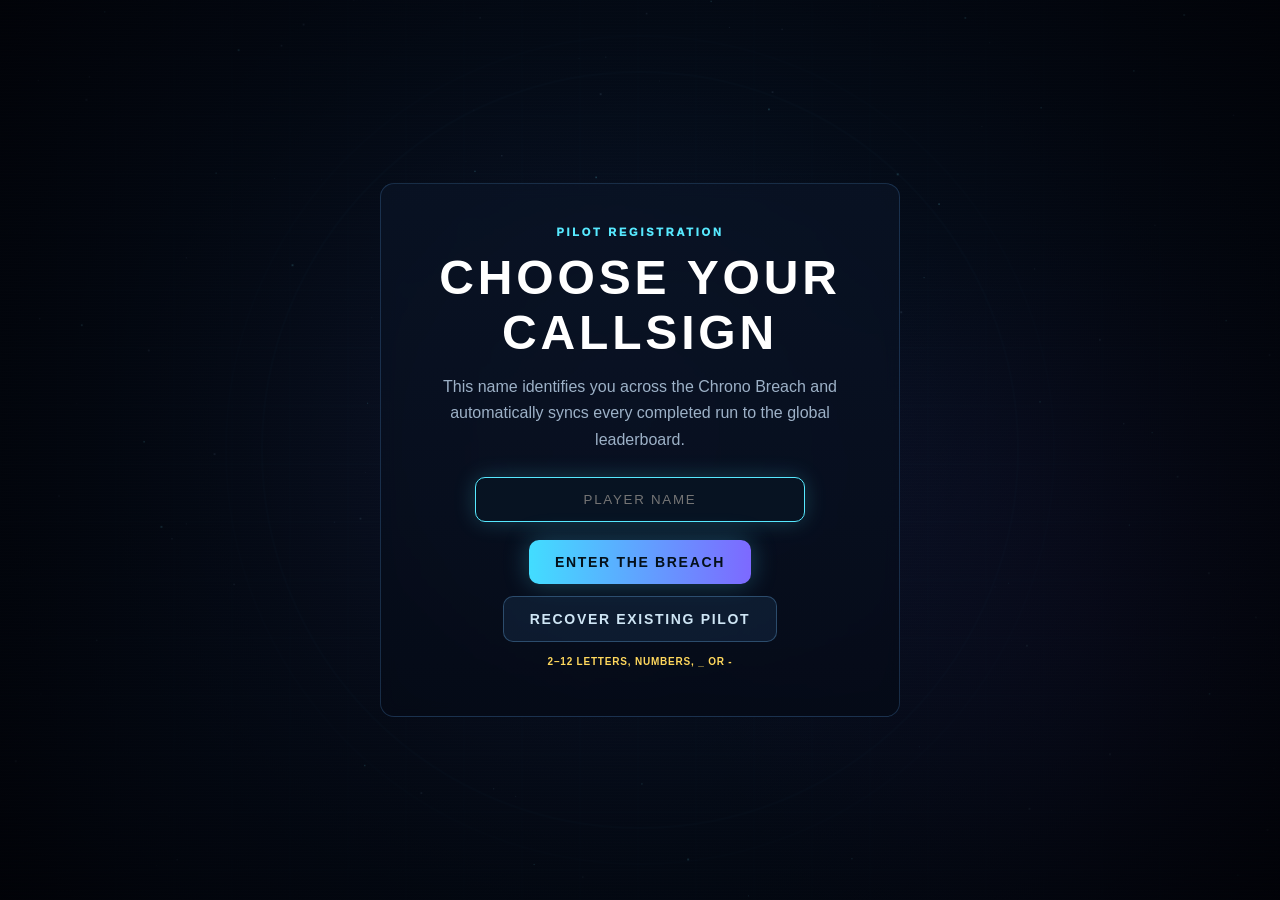
==== index.html @ 2cf6f95c "latest commit" ====
<!DOCTYPE html>
<html lang="en">
<head>
<meta charset="UTF-8" />
<meta name="viewport" content="width=device-width,initial-scale=1,user-scalable=no" />
<title>CHRONO//BREACH</title>
<meta name="description" content="CHRONO//BREACH — a fast-paced temporal sci-fi action roguelite featuring evolving ships, powerful abilities, boss encounters, and endless dimensional combat." />
<meta name="theme-color" content="#050814" />
<link rel="icon" type="image/png" sizes="16x16" href="/assets/branding/chrono-breach-icon-16-v1.png" />
<link rel="icon" type="image/png" sizes="32x32" href="/assets/branding/chrono-breach-icon-32-v1.png" />
<link rel="icon" type="image/png" sizes="48x48" href="/assets/branding/chrono-breach-icon-48-v1.png" />
<link rel="shortcut icon" type="image/png" href="/assets/branding/chrono-breach-icon-32-v1.png" />
<link rel="apple-touch-icon" sizes="180x180" href="/assets/branding/chrono-breach-icon-180-v1.png" />
<link rel="manifest" href="/site.webmanifest" />
<link rel="preconnect" href="https://fonts.googleapis.com" />
<link rel="preconnect" href="https://fonts.gstatic.com" crossorigin />
<link href="https://fonts.googleapis.com/css2?family=Big+Shoulders:opsz,wght@10..72,400..900&family=Fragment+Mono:ital@0;1&display=swap" rel="stylesheet" />
<style>
:root{--cy:#57e9ff;--pk:#ff3df2;--gd:#ffd85d;--rd:#ff4757;--pp:#a76cff;--gn:#59ff9c;--or:#ff9a3d}
*{box-sizing:border-box}
html,body{margin:0;width:100%;height:100%;overflow:hidden;background:#02040a;color:#fff;font-family:Inter,'Segoe UI',Arial,sans-serif}
body::after{content:'';position:fixed;inset:0;pointer-events:none;background:repeating-linear-gradient(0deg,rgba(255,255,255,.018) 0 1px,transparent 1px 3px);z-index:5}
canvas{position:fixed;inset:0;width:100%;height:100%;display:block;cursor:crosshair}
button{font-family:inherit}
.glass{background:linear-gradient(180deg,rgba(10,20,38,.72),rgba(5,10,22,.72));border:1px solid rgba(60,110,160,.35);border-radius:14px;backdrop-filter:blur(8px)}
#hud .glass{backdrop-filter:none;background:linear-gradient(180deg,rgba(10,20,38,.9),rgba(5,10,22,.9))}
.btn{pointer-events:auto;display:inline-flex;align-items:center;justify-content:center;gap:10px;border:0;border-radius:10px;padding:14px 26px;font-weight:900;letter-spacing:.12em;font-size:14px;cursor:pointer;transition:.15s;color:#04101a;background:linear-gradient(90deg,#42ddff,#7d69ff);box-shadow:0 0 26px rgba(76,219,255,.28)}
.btn:hover{transform:translateY(-1px);filter:brightness(1.12)}
.btn.ghost{background:rgba(20,40,66,.55);color:#cfe6f5;border:1px solid rgba(90,150,200,.4);box-shadow:none}
.btn.ghost:hover{border-color:var(--cy);color:#fff}
.btn.red{background:linear-gradient(90deg,#ff5b6e,#ff3df2);color:#1a0208}
.btn:disabled{opacity:.35;cursor:not-allowed;transform:none}
/* ============ HUD ============ */
#hud{position:fixed;inset:0;pointer-events:none;z-index:6;opacity:0;transition:opacity .3s}
#hud.on{opacity:1}
.tl{position:absolute;left:18px;top:14px;width:min(300px,30vw)}
.brand{font-weight:1000;letter-spacing:.2em;font-size:clamp(14px,1.4vw,19px);text-shadow:0 0 18px var(--cy)}
.brand span{opacity:.55}
.wavepill{display:flex;gap:10px;align-items:center;margin-top:8px}
.wp{background:rgba(8,16,30,.7);border:1px solid rgba(70,130,180,.35);border-radius:8px;padding:5px 12px;font-size:11px;font-weight:900;letter-spacing:.12em}
.wp.rem{color:#ffb3c0}
.wp.rem.low{color:#ff5b6e;border-color:rgba(255,91,110,.6);animation:pulse 1s infinite}
@keyframes pulse{50%{box-shadow:0 0 14px rgba(255,91,110,.5)}}
.statPanel{margin-top:10px;padding:12px 14px}
.srow{display:grid;grid-template-columns:20px 1fr auto;align-items:center;gap:8px;margin:7px 0 2px}
.srow .ic{font-size:14px;text-align:center;filter:drop-shadow(0 0 6px currentColor)}
.srow .lb{font-size:10px;font-weight:900;letter-spacing:.16em;opacity:.85}
.srow .vl{font-size:10px;font-weight:800;opacity:.75}
.sbar{grid-column:1/4;height:8px;background:#0a1424;border:1px solid rgba(70,130,180,.3);border-radius:99px;overflow:hidden}
.sfill{height:100%;border-radius:99px;transition:width .1s linear}
#hpF{background:linear-gradient(90deg,#ff3c6f,#ff795c);box-shadow:0 0 12px #ff3c6f}
#xpF{background:linear-gradient(90deg,#41e7ff,#7d72ff);box-shadow:0 0 12px #41e7ff}
#enF{background:linear-gradient(90deg,#ffe45d,#ff9a3d);box-shadow:0 0 12px #ffd85d}
#shF{background:linear-gradient(90deg,#5ce8ff,#b3f4ff);box-shadow:0 0 12px #5ce8ff}
.tc{position:absolute;left:50%;top:12px;transform:translateX(-50%);text-align:center;width:min(430px,44vw)}
.progLabel{font-size:9px;font-weight:900;letter-spacing:.3em;color:#8fb8d4;margin-bottom:5px}
#progNodes{display:flex;align-items:center;justify-content:center;gap:0}
.pnode{width:12px;height:12px;border-radius:50%;border:2px solid #24425e;background:#0a1424;position:relative;flex:none}
.pnode.boss{border-radius:3px;transform:rotate(45deg)}
.pnode.done{background:#1b5d74;border-color:#2f89a8}
.pnode.cur{background:var(--cy);border-color:#bff6ff;box-shadow:0 0 12px var(--cy)}
.pnode.cur.boss{background:var(--pk);border-color:#ffb3f4;box-shadow:0 0 14px var(--pk)}
.plink{width:clamp(14px,3vw,34px);height:2px;background:#1d3a55;flex:none}
.plink.done{background:#2f89a8}
.sectorName{margin-top:6px;font-size:10px;font-weight:900;letter-spacing:.18em;color:#9fd8ef}
#bossbar{display:none;margin-top:8px;padding:10px 14px}
.bbName{font-size:12px;font-weight:1000;letter-spacing:.16em}
.bbPhase{font-size:9px;letter-spacing:.2em;opacity:.7;margin:2px 0 6px}
.bbBar{height:10px;background:#12060f;border:1px solid rgba(255,61,242,.35);border-radius:99px;overflow:hidden}
#bbFill{height:100%;border-radius:99px;background:linear-gradient(90deg,#ff3df2,#ff5b85);box-shadow:0 0 16px #ff3df2;transition:width .1s linear}
.bbRow{display:flex;justify-content:space-between;align-items:center;margin-top:4px;font-size:10px;font-weight:800}
.bbPips{letter-spacing:6px}
.tr{position:absolute;right:18px;top:14px;text-align:right}
.scorePanel{padding:12px 18px;min-width:150px}
.spWave{font-size:13px;font-weight:1000;letter-spacing:.14em;color:var(--cy)}
.spLab{font-size:9px;font-weight:900;letter-spacing:.24em;opacity:.55;margin-top:7px}
#spScore{font-size:clamp(20px,2.2vw,28px);font-weight:1000;line-height:1;text-shadow:0 0 14px rgba(87,233,255,.5)}
#spCombo{font-size:15px;font-weight:1000;color:#ffd85d;display:inline-block}
#spCombo.pop{animation:pop .25s}
#spCombo.hot{color:#ff795c;text-shadow:0 0 12px #ff795c}
@keyframes pop{40%{transform:scale(1.35)}}
.bc{position:absolute;left:50%;bottom:16px;transform:translateX(-50%)}
.tip{background:rgba(8,16,30,.65);border:1px solid rgba(70,130,180,.3);border-radius:99px;padding:7px 18px;font-size:11px;color:#9fc3da;letter-spacing:.06em}
.tip b{color:var(--cy)}
.br{position:absolute;right:18px;bottom:16px;display:flex;gap:12px;align-items:flex-end}
.ab{text-align:center;pointer-events:none}
.key{min-width:46px;padding:7px 10px;border-radius:8px;border:1px solid rgba(90,150,200,.45);background:rgba(10,22,40,.75);font-size:12px;font-weight:1000;letter-spacing:.08em;box-shadow:0 2px 0 rgba(90,150,200,.25)}
.ab .nm{font-size:9px;font-weight:900;letter-spacing:.14em;opacity:.75;margin-top:5px}
.ab .cd{font-size:10px;font-weight:900;margin-top:2px;color:#ffb3c0}
.ab.ready .key{border-color:var(--cy);box-shadow:0 0 12px rgba(87,233,255,.35);color:var(--cy)}
.ab.ready .cd{color:#59ff9c}
#powerStatus{position:absolute;right:18px;bottom:112px;display:flex;gap:8px}
.pchip{border:1px solid;border-radius:99px;padding:4px 11px;font-size:10px;font-weight:900;letter-spacing:.1em;background:rgba(6,12,23,.8)}
#centerMsg{position:absolute;left:50%;top:26%;transform:translate(-50%,-50%);text-align:center;font-weight:1000;letter-spacing:.14em;text-shadow:0 0 25px var(--cy);opacity:0;transition:opacity .2s}
#centerMsg .big{font-size:clamp(24px,4.5vw,58px)}
#centerMsg .sub{font-size:12px;opacity:.75;margin-top:6px;letter-spacing:.2em}
#warn{position:absolute;inset:0;display:none;place-items:center;background:rgba(10,0,5,.55);text-align:center}
#warn .w1{font-size:clamp(28px,5vw,64px);font-weight:1000;letter-spacing:.3em;color:#ff5b6e;text-shadow:0 0 30px #ff2e4d;animation:pulse 0.6s infinite}
#warn .w2{font-size:13px;letter-spacing:.3em;color:#ffb3c0;margin-top:10px}
#warn .w3{font-size:clamp(18px,3vw,34px);font-weight:1000;letter-spacing:.2em;margin-top:14px}
#dmgFlash{position:fixed;inset:0;pointer-events:none;z-index:7;opacity:0;background:radial-gradient(ellipse at center,transparent 55%,rgba(255,40,70,.45))}
#dmgFlash.hit{animation:dmg .45s}
@keyframes dmg{0%{opacity:1}100%{opacity:0}}
/* ============ SCREENS ============ */
.screen{position:fixed;inset:0;display:none;z-index:10;overflow:auto}
.screen.on{display:grid;place-items:center}
.dim{background:radial-gradient(circle at 50% 45%,rgba(7,21,40,.6),rgba(1,2,7,.88))}
.panel{width:min(880px,94vw);padding:34px 38px}
/* landing (see THE CHRONO PLATE block lower in this file) */
#menu{place-items:stretch;background:transparent}
.cloudBox{margin-top:18px;padding:14px;border:1px solid rgba(87,233,255,.28);border-radius:12px;background:rgba(5,15,28,.55)}
.cloudHead{display:flex;justify-content:space-between;gap:12px;align-items:center;font-size:11px;font-weight:900;letter-spacing:.13em;color:var(--cy)}
.cloudStatus{font-size:10px;color:#ffd85d}.cloudIdentity{font-size:13px;font-weight:900;margin:10px 0;color:#fff}
.cloudActions{display:flex;gap:8px;flex-wrap:wrap}.cloudActions input{flex:1;min-width:145px;background:#071322;border:1px solid rgba(90,150,200,.45);border-radius:8px;color:#fff;padding:10px;font:700 12px inherit;text-transform:uppercase}
.cloudActions .btn{padding:9px 12px;font-size:10px}.recoveryCode{margin-top:10px;font:800 12px monospace;color:#ffd85d;overflow-wrap:anywhere}
.pilotSetup{width:min(520px,92vw);padding:42px;text-align:center}.pilotSetupMark{font-size:11px;font-weight:1000;letter-spacing:.25em;color:var(--cy);margin-bottom:12px}.pilotSetup h2{margin:0;font-size:clamp(30px,5vw,48px);letter-spacing:.08em}.pilotSetup p{color:#9db1c7;line-height:1.65;margin:14px auto 24px;max-width:410px}.pilotSetup input{width:min(330px,100%);background:#071322;border:1px solid rgba(87,233,255,.5);border-radius:10px;color:#fff;padding:14px 18px;font:900 15px inherit;letter-spacing:.13em;text-align:center;text-transform:uppercase;outline:none}.pilotSetup input:focus{border-color:var(--cy);box-shadow:0 0 22px rgba(87,233,255,.2)}.pilotSetup .btnRow{margin-top:18px}.pilotSetupNote{min-height:18px;margin-top:14px;color:#ffd85d;font-size:10px;font-weight:900;letter-spacing:.08em}
.liveAnnouncement{position:fixed;z-index:30;top:12px;left:50%;transform:translateX(-50%);width:min(720px,92vw);display:none;align-items:center;gap:14px;padding:11px 14px;background:rgba(7,19,34,.96);border:1px solid var(--cy);border-radius:10px;box-shadow:0 10px 35px #0009;color:#dff8ff;font-size:12px}.liveAnnouncement.on{display:flex}.liveAnnouncement.warning{border-color:var(--gd)}.liveAnnouncement.critical{border-color:var(--rd)}.liveAnnouncement.success{border-color:var(--gn)}.liveAnnouncement b{white-space:nowrap;letter-spacing:.1em}.liveAnnouncement span{flex:1;color:#a9c5d6}.liveAnnouncement button{padding:3px 7px;background:none;color:#fff;box-shadow:none}
.panel{width:min(880px,94vw);padding:34px 38px}
/* leaderboard */
.lbTable{width:100%}
.lbRow{display:grid;grid-template-columns:44px 1fr 70px 110px;gap:8px;padding:8px 10px;font-size:13px;border-radius:8px;color:#aebfd3;align-items:center}
.lbRow.first{color:#ffe45d;text-shadow:0 0 12px rgba(255,228,93,.4)}
.lbRow:nth-child(odd){background:rgba(87,233,255,.04)}
.lbRow .rk{font-weight:1000;opacity:.6}
.lbRow .nm{font-weight:800;color:#fff;overflow:hidden;text-overflow:ellipsis;white-space:nowrap}
.lbRow .wv{opacity:.65;font-size:12px}
.lbRow .sc{text-align:right;font-weight:1000;color:var(--cy)}
.lbRow.first .sc{color:#ffe45d}
.lbEmpty{color:#5d7387;font-size:12px;letter-spacing:.12em;padding:10px}
/* sector map */
#smap .panel{width:min(1060px,96vw)}
.smapTitle{font-size:clamp(20px,2.6vw,30px);font-weight:1000;letter-spacing:.22em;margin-bottom:4px}
.smapSub{font-size:11px;color:#8aa5bd;letter-spacing:.14em;margin-bottom:18px}
.smapWrap{display:grid;grid-template-columns:1fr 300px;gap:22px;align-items:start}
#smapSvg{width:100%;height:auto;display:block}
.snode{cursor:pointer}
.snode.locked{cursor:not-allowed;opacity:.55}
.detail{padding:18px 20px}
.dMap{font-size:11px;font-weight:900;letter-spacing:.2em;color:var(--cy)}
.dName{font-size:20px;font-weight:1000;margin:4px 0 8px}
.dDesc{font-size:12px;color:#9db1c7;line-height:1.55;min-height:56px}
.dGrid{display:grid;grid-template-columns:1fr 1fr;gap:8px 14px;margin:12px 0;font-size:11px}
.dGrid .k{font-size:9px;letter-spacing:.18em;opacity:.55;font-weight:900}
.dGrid .v{font-weight:900;margin-top:2px}
.dDiff{color:#ff9a3d}.dDiff.easy{color:#59ff9c}.dDiff.vhard{color:#ff5b6e}
.dBoss{display:flex;align-items:center;gap:10px;margin:10px 0;padding:10px;border:1px solid rgba(255,91,110,.3);border-radius:10px;background:rgba(60,8,20,.25)}
.dBoss .sk{font-size:20px}
.dBoss b{font-size:12px;letter-spacing:.1em}
.dRew{display:flex;gap:12px;font-size:11px;font-weight:800;color:#cfe6f5;margin:8px 0 14px}
.legend{display:flex;gap:16px;margin-top:14px;font-size:10px;color:#8aa5bd;letter-spacing:.08em;flex-wrap:wrap}
.legend i{font-style:normal;margin-right:5px}
/* upgrade */
#upgrade .panel{width:min(1060px,96vw);text-align:center;background:none;border:none;box-shadow:none;backdrop-filter:none}
.upHead{font-size:clamp(22px,3vw,34px);font-weight:1000;letter-spacing:.16em;margin-bottom:4px}
.upSub{font-size:11px;color:#8aa5bd;letter-spacing:.22em;margin-bottom:22px}
.cards{display:grid;grid-template-columns:repeat(3,1fr);gap:16px}
.card{pointer-events:auto;min-height:250px;border-radius:18px;padding:20px;cursor:pointer;transition:.15s;text-align:left;position:relative;border:1px solid #27415d;background:linear-gradient(165deg,rgba(12,24,44,.95),rgba(6,12,24,.95));box-shadow:0 15px 45px rgba(0,0,0,.4);display:flex;flex-direction:column}
.card:hover{transform:translateY(-5px);border-color:var(--cy);box-shadow:0 20px 60px rgba(35,211,255,.15)}
.card .cicon{width:42px;height:42px;margin-bottom:12px;filter:drop-shadow(0 0 10px currentColor)}
.card .cicon svg{width:100%;height:100%}
.card .crar{font-size:9px;letter-spacing:.2em;font-weight:900;margin-bottom:6px}
.card .ccat{font-size:9px;letter-spacing:.16em;opacity:.65;margin-bottom:8px;font-weight:900}
.card .n{font-weight:1000;font-size:19px}
.card .d{color:#9fb1c6;line-height:1.5;font-size:12.5px;margin-top:8px;flex:1}
.card .dots{display:flex;gap:14px;margin-top:12px;font-size:9px;letter-spacing:.1em;color:#8aa5bd;font-weight:900}
.card .sel{margin-top:12px;text-align:center;padding:9px;border-radius:9px;border:1px solid rgba(87,233,255,.4);color:var(--cy);font-size:11px;font-weight:900;letter-spacing:.16em}
.card:hover .sel{background:rgba(87,233,255,.12)}
.card.rar-COMMON{border-color:#2f6da8}.card.rar-COMMON .crar{color:#57a8e9}
.card.rar-RARE{border-color:#7d4de8}.card.rar-RARE .crar{color:#b18aff}
.card.rar-EPIC{border-color:#d9a812;box-shadow:0 15px 45px rgba(217,168,18,.12)}.card.rar-EPIC .crar{color:#ffd85d}
.card.rar-LEGENDARY{border-color:#ff5b3d;box-shadow:0 15px 55px rgba(255,91,61,.2)}.card.rar-LEGENDARY .crar{color:#ff8a6e}
#synergy{display:none;margin:18px auto 0;width:fit-content;padding:10px 26px;border:1px solid var(--gd);border-radius:99px;color:var(--gd);font-weight:1000;letter-spacing:.2em;font-size:13px;text-shadow:0 0 14px var(--gd);animation:pop .4s}
/* reward / gameover / victory / pause / settings / howto */
.rwPanel{width:min(560px,94vw);text-align:center;padding:36px}
.rwTitle{font-size:clamp(24px,3.4vw,40px);font-weight:1000;letter-spacing:.14em}
.rwSub{font-size:12px;letter-spacing:.24em;margin-top:6px;font-weight:900}
.rwRows{margin:22px auto;display:grid;gap:9px;max-width:340px}
.rwRow{display:flex;justify-content:space-between;font-size:14px;font-weight:800;color:#cfe6f5;border-bottom:1px solid rgba(70,130,180,.2);padding-bottom:8px}
.rwRow b{color:var(--cy)}
.rwUnlock{margin:14px 0;padding:12px;border:1px solid rgba(87,233,255,.4);border-radius:12px;font-size:12px;letter-spacing:.16em;font-weight:900;color:var(--cy);background:rgba(87,233,255,.07)}
.scorebig{font-size:clamp(40px,6vw,64px);font-weight:1000;color:var(--cy);text-shadow:0 0 24px rgba(87,233,255,.4)}
.meta2{color:#9db1c7;line-height:1.8;font-size:13px;margin-top:6px}
#newBest{display:none;color:var(--gd);font-weight:1000;letter-spacing:.2em;font-size:13px;margin-top:8px;text-shadow:0 0 14px var(--gd);animation:pulse 1s infinite}
#autoLogged{display:none;color:var(--gn);font-weight:900;letter-spacing:.13em;font-size:10px;margin-top:8px}
#nameEntry{display:none;gap:10px;justify-content:center;margin-top:18px}
#pilotName{pointer-events:auto;background:#07101e;border:1px solid #28415d;border-radius:99px;padding:12px 20px;color:#fff;font-weight:800;letter-spacing:.14em;font-size:13px;outline:none;text-transform:uppercase;width:210px;text-align:center}
#pilotName:focus{border-color:var(--cy);box-shadow:0 0 18px rgba(87,233,255,.25)}
.btnRow{display:flex;gap:12px;justify-content:center;margin-top:24px;flex-wrap:wrap}
.btnRow .btn{margin-top:0}
.setRow{display:flex;justify-content:space-between;align-items:center;gap:20px;padding:13px 4px;border-bottom:1px solid rgba(70,130,180,.18)}
.setRow .k{font-size:12px;font-weight:900;letter-spacing:.12em}
.setRow input[type=range]{pointer-events:auto;width:170px;accent-color:#42ddff}
.tgl{pointer-events:auto;width:52px;height:26px;border-radius:99px;border:1px solid rgba(90,150,200,.45);background:#0a1424;cursor:pointer;position:relative;transition:.15s}
.tgl::after{content:'';position:absolute;top:3px;left:4px;width:18px;height:18px;border-radius:50%;background:#5d7387;transition:.15s}
.tgl.on{background:rgba(66,221,255,.25);border-color:var(--cy)}
.tgl.on::after{left:28px;background:var(--cy);box-shadow:0 0 10px var(--cy)}
.howGrid{display:grid;grid-template-columns:1fr 1fr;gap:12px;margin-top:18px}
.shopGrid{display:grid;grid-template-columns:repeat(auto-fill,minmax(250px,1fr));gap:12px}
.catalogHeader{grid-column:1/-1;display:flex;align-items:center;gap:12px;margin:18px 0 2px;color:var(--cy);font-size:11px;font-weight:1000;letter-spacing:.18em}.catalogHeader:first-child{margin-top:0}.catalogHeader::after{content:'';height:1px;flex:1;background:linear-gradient(90deg,currentColor,transparent);opacity:.35}.catalogHeader small{color:#7892a8;font-size:9px;letter-spacing:.1em}
.shopItem{border:1px solid rgba(70,130,180,.3);border-radius:14px;padding:16px;background:rgba(8,16,30,.55)}
.shopItem .siTop{display:flex;gap:12px;align-items:center}
.shopItem .siIcon{width:38px;height:38px;flex:none;border-radius:10px;background:rgba(20,45,75,.6);border:1px solid rgba(255,216,93,.35);display:grid;place-items:center;color:#ffd85d}
.shopItem .siIcon svg{width:20px;height:20px}
.shopItem .siName{font-weight:1000;font-size:14px;letter-spacing:.06em}
.shopItem .siPips{font-size:10px;letter-spacing:3px;margin-top:2px}
.shopItem .siDesc{font-size:11.5px;color:#9db1c7;margin-top:10px;line-height:1.5;min-height:34px}
.shopItem .siEff{font-size:11px;font-weight:800;color:#59ff9c;margin-top:6px;min-height:15px}
.buyBtn{pointer-events:auto;width:100%;margin-top:12px;border:0;border-radius:9px;padding:10px;font-weight:900;font-size:12px;letter-spacing:.12em;cursor:pointer;background:linear-gradient(90deg,#ffd85d,#ff9a3d);color:#241500;transition:.15s}
.buyBtn:hover:not(:disabled){filter:brightness(1.12)}
.buyBtn:disabled{background:#16283e;color:#5d7387;cursor:not-allowed}
.buyBtn.maxed{background:rgba(89,255,156,.12);color:#59ff9c;border:1px solid rgba(89,255,156,.4);cursor:default}
.howGrid .control{border:1px solid #1b3149;border-radius:12px;padding:12px;background:#07101e;color:#9db1c7;font-size:12px}
.howGrid .control b{display:block;color:#fff;font-size:13px;margin-bottom:3px}
h2.pTitle{margin:0 0 4px;font-size:clamp(20px,2.6vw,30px);font-weight:1000;letter-spacing:.2em}
.pSub{font-size:11px;color:#8aa5bd;letter-spacing:.16em;margin-bottom:18px}
/* first-run pilot training */
.tutorialPanel{width:min(720px,94vw);padding:30px 34px;text-align:center;max-height:94vh;overflow:auto}
.tutorialEyebrow{font-size:10px;font-weight:1000;letter-spacing:.28em;color:var(--cy);margin-bottom:8px}
.tutorialProgress{display:flex;justify-content:center;gap:8px;margin:18px 0 22px}
.tutorialPip{width:46px;height:4px;border-radius:99px;background:#183049;transition:.2s}
.tutorialPip.done{background:#2d7895}.tutorialPip.active{background:var(--cy);box-shadow:0 0 12px rgba(87,233,255,.6)}
.tutorialStage{min-height:300px;display:flex;flex-direction:column;align-items:center;justify-content:center}
.tutorialStep{font-size:10px;font-weight:1000;letter-spacing:.2em;color:#7896ac}
.tutorialTitle{font-size:clamp(25px,4vw,38px);font-weight:1000;letter-spacing:.09em;margin:6px 0 10px}
.tutorialCopy{max-width:560px;color:#acc2d2;font-size:14px;line-height:1.65;margin:0 auto}
.tutorialCopy strong{color:#fff}
.tutorialKeys{display:flex;align-items:center;justify-content:center;gap:22px;margin:28px 0 12px}
.wasd{display:grid;grid-template-columns:repeat(3,48px);grid-template-rows:repeat(2,42px);gap:6px}
.tKey{display:grid;place-items:center;border:1px solid rgba(87,233,255,.45);border-radius:8px;background:linear-gradient(180deg,#11243b,#07111f);font-weight:1000;box-shadow:0 3px 0 #183b55;color:#e8fbff}.tKey.w{grid-column:2}.tKey.a{grid-column:1}.tKey.s{grid-column:2}.tKey.d{grid-column:3}
.tutorialMouse{width:72px;height:104px;border:2px solid rgba(87,233,255,.55);border-radius:38px;background:linear-gradient(180deg,rgba(16,38,62,.9),rgba(5,12,23,.95));position:relative;box-shadow:0 0 24px rgba(87,233,255,.12)}
.tutorialMouse::before{content:'';position:absolute;left:50%;top:17px;width:4px;height:18px;transform:translateX(-50%);border-radius:3px;background:var(--cy);box-shadow:0 0 10px var(--cy)}
.tutorialMouse::after{content:'AIM';position:absolute;left:50%;bottom:-27px;transform:translateX(-50%);font-size:9px;font-weight:1000;letter-spacing:.15em;color:#7fa0b7}
.holdTrainer{margin:24px 0 12px;display:flex;flex-direction:column;align-items:center;gap:12px}
.holdTarget{--hold-progress:0deg;width:132px;height:132px;border:0;border-radius:50%;padding:8px;cursor:crosshair;color:#fff;background:conic-gradient(var(--cy) var(--hold-progress),rgba(37,66,89,.65) 0);box-shadow:0 0 28px rgba(87,233,255,.15);touch-action:none;transition:transform .12s}
.holdTargetInner{width:100%;height:100%;border-radius:50%;display:grid;place-items:center;align-content:center;background:radial-gradient(circle at 50% 35%,#163450,#07111f 70%);border:1px solid rgba(87,233,255,.36);font-weight:1000;font-size:13px;letter-spacing:.12em;line-height:1.25}
.holdTargetInner small{display:block;color:#8fb1c8;font-size:9px;letter-spacing:.13em;margin-top:6px}.holdTarget.holding{transform:scale(.96);box-shadow:0 0 38px rgba(87,233,255,.35)}.holdTarget.complete{background:#59ff9c;box-shadow:0 0 34px rgba(89,255,156,.32)}
.holdStatus{min-height:18px;color:#ffd85d;font-size:11px;font-weight:1000;letter-spacing:.12em}.holdStatus.ok{color:#59ff9c}
.abilityStrip{display:grid;grid-template-columns:repeat(3,1fr);gap:10px;width:100%;margin:25px 0 12px}
.tutorialAbility{border:1px solid #1d3851;border-radius:12px;padding:14px 10px;background:#07111f}.tutorialAbility b{display:inline-grid;place-items:center;min-width:42px;height:32px;padding:0 8px;border:1px solid rgba(87,233,255,.5);border-radius:7px;color:var(--cy);font-size:13px}.tutorialAbility span{display:block;margin-top:9px;font-size:10px;font-weight:900;letter-spacing:.12em;color:#fff}.tutorialAbility small{display:block;color:#7896ac;font-size:9px;line-height:1.4;margin-top:4px}
.tutorialMobileGlyph{display:none;font-size:64px;margin:22px 0 8px;filter:drop-shadow(0 0 16px rgba(87,233,255,.35))}
@media(max-width:600px){.tutorialPanel{padding:22px 16px}.tutorialStage{min-height:260px}.tutorialCopy{font-size:13px}.abilityStrip{grid-template-columns:1fr}.tutorialAbility{padding:10px}.howGrid{grid-template-columns:1fr}.tutorialKeys{transform:scale(.88);margin:18px 0}.touchDevice .tutorialKeys{display:none}.touchDevice .tutorialMobileGlyph{display:block}.holdTarget{width:116px;height:116px}}
@media(max-width:860px){.smapWrap{grid-template-columns:1fr}.cards{grid-template-columns:1fr}.bc{display:none}.br{right:10px;bottom:10px}.tl{width:44vw}}

/* ==================== MOBILE TOUCH CONTROLS ==================== */
html,body{overscroll-behavior:none;-webkit-user-select:none;user-select:none}
canvas{touch-action:none}
button,input{touch-action:manipulation;-webkit-tap-highlight-color:transparent}
#mobileControls,#rotateHint{position:fixed;inset:0;z-index:9;pointer-events:none;opacity:0;transition:opacity .2s ease}
#mobileControls{display:none}
.touchDevice #mobileControls{display:block}
.mobileControlsOn #mobileControls{opacity:1;pointer-events:none}
#mobileControls .mPauseBtn,#mobileControls .mStickBase,#mobileControls .mAimZone,#mobileControls .mActBtn{pointer-events:auto}
.mSide{position:absolute;bottom:max(10px,env(safe-area-inset-bottom));display:flex;align-items:flex-end;gap:10px}
.mSide.left{left:max(10px,env(safe-area-inset-left))}
.mSide.right{right:max(10px,env(safe-area-inset-right))}
.mStickBase,.mAimZone{position:relative;border-radius:50%;background:radial-gradient(circle at 50% 50%,rgba(87,233,255,.14),rgba(6,16,30,.38));border:1px solid rgba(87,233,255,.28);backdrop-filter:blur(5px);box-shadow:inset 0 0 0 1px rgba(255,255,255,.05)}
.mStickBase{width:120px;height:120px}
.mAimZone{width:148px;height:148px}
.mStickBase::before,.mAimZone::before{content:'';position:absolute;inset:16%;border:1px dashed rgba(87,233,255,.18);border-radius:50%}
.mStickKnob,.mAimReticle{position:absolute;left:50%;top:50%;transform:translate(-50%,-50%);pointer-events:none}
.mStickKnob{width:48px;height:48px;border-radius:50%;background:linear-gradient(180deg,rgba(87,233,255,.95),rgba(54,168,255,.85));box-shadow:0 0 18px rgba(87,233,255,.45),inset 0 2px 8px rgba(255,255,255,.35)}
.mAimReticle{width:34px;height:34px;border-radius:50%;border:2px solid rgba(255,255,255,.94);box-shadow:0 0 14px rgba(87,233,255,.4)}
.mAimReticle::before,.mAimReticle::after{content:'';position:absolute;background:rgba(255,255,255,.94)}
.mAimReticle::before{width:2px;height:46px;left:50%;top:50%;transform:translate(-50%,-50%)}
.mAimReticle::after{height:2px;width:46px;left:50%;top:50%;transform:translate(-50%,-50%)}
.mTouchLabel{position:absolute;left:50%;bottom:10px;transform:translateX(-50%);font-size:11px;font-weight:900;letter-spacing:.16em;color:#d8f7ff;text-shadow:0 0 12px rgba(87,233,255,.45);white-space:nowrap;opacity:.85}
.mBtnStack{display:grid;grid-template-columns:repeat(2,minmax(60px,1fr));gap:10px;width:152px;margin-left:6px}
.mActBtn,.mPauseBtn{border:1px solid rgba(87,233,255,.4);background:linear-gradient(180deg,rgba(10,24,42,.86),rgba(4,10,18,.92));color:#fff;border-radius:16px;font-weight:1000;letter-spacing:.12em;box-shadow:0 0 18px rgba(87,233,255,.18)}
.mActBtn{min-height:58px;padding:10px 8px;font-size:12px;line-height:1.05}
.mActBtn small{display:block;font-size:10px;letter-spacing:.1em;color:#8fefff;margin-top:4px}
.mActBtn:active,.mPauseBtn:active{transform:scale(.96)}
.mPauseBtn{position:absolute;top:max(10px,env(safe-area-inset-top));right:max(10px,env(safe-area-inset-right));width:52px;height:52px;border-radius:50%;font-size:22px;pointer-events:auto}
.mPulse{animation:mPulse 1.2s ease infinite}
@keyframes mPulse{0%,100%{box-shadow:0 0 18px rgba(87,233,255,.18)}50%{box-shadow:0 0 26px rgba(87,233,255,.34)}}
#rotateHint{display:none;align-items:center;justify-content:center;background:rgba(2,6,12,.78);padding:20px}
.touchDevice.rotateHintOn #rotateHint{display:flex;opacity:1;pointer-events:auto}
#rotateHint .rhCard{max-width:min(92vw,420px);text-align:center;padding:24px 22px;border-radius:18px;background:linear-gradient(180deg,rgba(10,20,38,.94),rgba(5,10,22,.96));border:1px solid rgba(87,233,255,.34);box-shadow:0 0 28px rgba(0,0,0,.35)}
#rotateHint .rhBig{font-size:26px;font-weight:1000;letter-spacing:.12em;color:#fff}
#rotateHint .rhSub{margin-top:10px;font-size:14px;line-height:1.5;color:#b6d3e6}
#rotateHint .rhIcon{font-size:44px;display:block;margin-bottom:10px;color:#57e9ff;text-shadow:0 0 18px rgba(87,233,255,.4)}
@media (max-width:900px){
  .tl{width:min(320px,52vw)}
  .tc{top:10px;width:42vw}
  .tr{right:12px;top:14px}
  .scorePanel{padding:14px 16px}
  .brand{font-size:clamp(12px,2.7vw,18px)}
  .wp{font-size:10px;padding:5px 9px}
  .statPanel{padding:12px}
  .bc{left:50%;transform:translateX(-50%);bottom:12px;width:min(72vw,460px)}
  .br{right:10px;bottom:10px;display:none}
  .mStickBase{width:108px;height:108px}
  .mAimZone{width:138px;height:138px}
  .mBtnStack{width:142px}
}
@media (max-width:680px){
  .tl{width:min(250px,56vw);left:10px;top:10px}
  .tr{right:10px;top:10px}
  .scorePanel{min-width:120px}
  .tc{left:50%;transform:translateX(-50%);width:55vw}
  .bc{display:none}
  .mStickBase{width:96px;height:96px}
  .mAimZone{width:124px;height:124px}
  .mBtnStack{width:132px;gap:8px}
  .mActBtn{min-height:52px;font-size:11px;border-radius:14px}
}


/* ==================== TITAN TELEGRAPHS + CHAMPIONS ==================== */
.lbTabs{display:grid;grid-template-columns:repeat(3,1fr);gap:8px;margin:8px 0 14px}
.lbTab{border:1px solid rgba(87,233,255,.24);border-radius:10px;padding:10px 12px;background:rgba(8,18,32,.7);color:#8ca9bd;font-size:11px;font-weight:1000;letter-spacing:.12em;cursor:pointer}
.lbTab.active{color:#fff;border-color:rgba(87,233,255,.65);background:rgba(87,233,255,.1);box-shadow:0 0 18px rgba(87,233,255,.12)}
.lbTab.titan.active{color:#ffb067;border-color:rgba(255,91,61,.65);background:rgba(255,91,61,.1);box-shadow:0 0 18px rgba(255,91,61,.14)}
.lbModeInfo{font-size:10px;letter-spacing:.12em;color:#7895aa;margin:-4px 0 10px;text-align:left}
.titanBadge{display:inline-flex;align-items:center;gap:4px;margin-left:6px;padding:2px 7px;border:1px solid rgba(255,91,61,.48);border-radius:999px;background:rgba(255,91,61,.1);color:#ff9b72;font-size:9px;font-weight:1000;letter-spacing:.08em;vertical-align:middle;white-space:nowrap;text-shadow:0 0 10px rgba(255,91,61,.32)}
.lbRow.titanRow{background:linear-gradient(90deg,rgba(255,91,61,.07),rgba(255,216,93,.025))}
.lbRow .wv.titanStatus{color:#ffae82;opacity:1;font-weight:800}
.lbChampionMeta{display:block;color:#7693a7;font-size:9px;font-weight:700;letter-spacing:.04em;margin-top:2px;white-space:nowrap;overflow:hidden;text-overflow:ellipsis}
.titanCeremony{margin:16px auto 14px;padding:18px 16px;border:1px solid rgba(255,91,61,.5);border-radius:16px;background:radial-gradient(circle at 50% 0%,rgba(255,91,61,.18),rgba(255,216,93,.035) 50%,rgba(5,10,22,.2));box-shadow:inset 0 0 28px rgba(255,91,61,.05),0 0 28px rgba(255,91,61,.1)}
.titanCoreIcon{width:76px;height:76px;margin:0 auto 8px;display:grid;place-items:center;border-radius:50%;font-size:42px;background:radial-gradient(circle,rgba(255,216,93,.26),rgba(255,91,61,.09) 58%,transparent 62%);border:1px solid rgba(255,216,93,.45);box-shadow:0 0 28px rgba(255,91,61,.25);animation:titanCorePulse 1.8s ease-in-out infinite}
@keyframes titanCorePulse{0%,100%{transform:scale(1);filter:brightness(1)}50%{transform:scale(1.055);filter:brightness(1.2)}}
.titanCeremony .tcEyebrow{font-size:10px;color:#ff9b72;font-weight:1000;letter-spacing:.22em}
.titanCeremony .tcTitle{font-size:20px;font-weight:1000;letter-spacing:.12em;color:#ffd85d;margin-top:4px;text-shadow:0 0 18px rgba(255,216,93,.35)}
.titanCeremony .tcText{font-size:11px;color:#a7bed0;line-height:1.5;margin-top:6px}
#vNameEntry{display:none;gap:8px;justify-content:center;margin:12px 0 4px;flex-wrap:wrap}
#vPilotName{min-width:190px;flex:1;background:#07101e;border:1px solid rgba(255,216,93,.4);color:#fff;border-radius:10px;padding:12px 14px;font-weight:900;letter-spacing:.12em;outline:none;text-transform:uppercase}
#vPilotName:focus{border-color:#ffd85d;box-shadow:0 0 14px rgba(255,216,93,.16)}
#vClaimed{font-size:11px;color:#59ff9c;font-weight:900;letter-spacing:.1em;margin-top:8px;min-height:16px}
#titanCombatHint{position:fixed;left:50%;top:16%;transform:translateX(-50%);z-index:8;pointer-events:none;opacity:0;transition:opacity .15s;text-align:center;min-width:min(86vw,520px);padding:10px 16px;border:1px solid rgba(255,70,90,.55);border-radius:10px;background:rgba(18,3,9,.78);box-shadow:0 0 24px rgba(255,46,77,.15);font-weight:1000;letter-spacing:.13em;font-size:12px;color:#fff;text-shadow:0 0 12px rgba(255,80,100,.5)}
#titanCombatHint.on{opacity:1}
#titanCombatHint .thSub{display:block;margin-top:3px;color:#ffb1bd;font-size:9px;letter-spacing:.1em}
@media(max-width:680px){
 .lbRow{grid-template-columns:32px 1fr 82px 82px;font-size:11px;padding:7px 6px;gap:5px}
 .lbRow .wv{font-size:10px}.lbRow .sc{font-size:11px}
 .titanBadge{font-size:8px;padding:2px 5px;margin-left:3px}
 .titanCeremony{padding:12px 10px;margin:10px auto}.titanCoreIcon{width:58px;height:58px;font-size:32px}.titanCeremony .tcTitle{font-size:16px}
 #titanCombatHint{top:13%;font-size:10px;padding:8px 10px}
}




/* ==================== PARADOX SOVEREIGN / TRUE ENDGAME ==================== */
.lbTab.paradox.active{color:#efe2ff;border-color:rgba(194,114,255,.72);background:linear-gradient(135deg,rgba(116,65,255,.18),rgba(255,61,242,.12));box-shadow:0 0 22px rgba(174,88,255,.18)}
.paradoxBadge{display:inline-flex;align-items:center;gap:4px;margin-left:6px;padding:2px 7px;border:1px solid rgba(194,114,255,.55);border-radius:999px;background:linear-gradient(90deg,rgba(116,65,255,.13),rgba(255,61,242,.10));color:#e9c7ff;font-size:9px;font-weight:1000;letter-spacing:.08em;vertical-align:middle;white-space:nowrap;text-shadow:0 0 12px rgba(194,114,255,.45)}
.lbRow.paradoxRow{background:linear-gradient(90deg,rgba(116,65,255,.11),rgba(255,61,242,.045),rgba(87,233,255,.035))}
.lbRow .wv.paradoxStatus{color:#d9adff;opacity:1;font-weight:900}
.paradoxCeremony{margin:16px auto 14px;padding:20px 18px;border:1px solid rgba(194,114,255,.52);border-radius:18px;background:radial-gradient(circle at 50% 0%,rgba(171,74,255,.22),rgba(255,61,242,.07) 42%,rgba(5,10,22,.28) 72%);box-shadow:inset 0 0 38px rgba(139,69,255,.08),0 0 38px rgba(174,88,255,.14)}
.paradoxCoreIcon{width:90px;height:90px;margin:0 auto 10px;display:grid;place-items:center;border-radius:50%;font-size:46px;background:conic-gradient(from 0deg,rgba(87,233,255,.25),rgba(194,114,255,.34),rgba(255,61,242,.30),rgba(255,216,93,.22),rgba(87,233,255,.25));border:1px solid rgba(232,202,255,.62);box-shadow:0 0 34px rgba(194,114,255,.30),inset 0 0 26px rgba(255,255,255,.08);animation:paradoxCorePulse 1.35s ease-in-out infinite}
@keyframes paradoxCorePulse{0%,100%{transform:scale(1) rotate(0deg);filter:brightness(1)}50%{transform:scale(1.07) rotate(4deg);filter:brightness(1.28)}}
.paradoxEyebrow{font-size:10px;color:#d9adff;font-weight:1000;letter-spacing:.24em}
.paradoxTitle{font-size:24px;font-weight:1000;letter-spacing:.12em;color:#f5e9ff;margin-top:4px;text-shadow:0 0 24px rgba(194,114,255,.5)}
.paradoxText{font-size:11px;color:#acc5d7;line-height:1.55;margin-top:7px}
.choiceGrid{display:grid;grid-template-columns:1fr 1fr;gap:10px;margin-top:16px}
.choiceBtn{pointer-events:auto;border-radius:14px;padding:15px 13px;border:1px solid rgba(87,233,255,.3);background:rgba(7,16,29,.8);color:#fff;cursor:pointer;text-align:left;transition:.16s}
.choiceBtn:hover{transform:translateY(-2px);border-color:#57e9ff;box-shadow:0 10px 30px rgba(87,233,255,.10)}
.choiceBtn.defy{border-color:rgba(194,114,255,.45);background:linear-gradient(145deg,rgba(92,38,150,.18),rgba(10,15,32,.88))}
.choiceBtn.defy:hover{border-color:#c272ff;box-shadow:0 10px 34px rgba(194,114,255,.14)}
.choiceBtn b{display:block;font-size:14px;letter-spacing:.14em;margin-bottom:5px}
.choiceBtn span{display:block;font-size:10px;color:#8faabd;line-height:1.45;letter-spacing:.02em}
.trueEnding{width:min(670px,94vw);text-align:center;padding:38px}
.trueEnding .endingTitle{font-size:clamp(27px,4.2vw,44px);font-weight:1000;letter-spacing:.16em;color:#fff;text-shadow:0 0 28px rgba(194,114,255,.42)}
.trueEnding .endingSub{font-size:11px;letter-spacing:.22em;color:#d3afff;margin-top:8px}
.unlockList{display:grid;grid-template-columns:repeat(2,1fr);gap:8px;margin:18px 0;text-align:left}
.unlockItem{padding:10px 12px;border-radius:10px;border:1px solid rgba(194,114,255,.23);background:rgba(100,50,150,.06);font-size:11px;color:#b9ccda}
.unlockItem b{display:block;color:#f2e5ff;font-size:11px;letter-spacing:.08em;margin-bottom:2px}
#paradoxVictory .rwPanel{max-height:95vh;overflow:auto}
#ascendEnding .panel{max-height:95vh;overflow:auto}
@media(max-width:760px){
 .lbTabs{grid-template-columns:1fr;gap:6px}
 .choiceGrid{grid-template-columns:1fr}
 .unlockList{grid-template-columns:1fr}
 .paradoxCoreIcon{width:68px;height:68px;font-size:36px}
 .paradoxTitle{font-size:19px}
 .paradoxBadge{font-size:8px;padding:2px 5px;margin-left:3px}
}


/* ==================== BREACH LOADOUT // EQUIPMENT SHARDS + ACTIVE SKILLS ==================== */
.loadoutPanel{width:min(1120px,96vw);max-height:94vh;overflow:auto;padding:26px 30px;scrollbar-width:thin}
.loadoutTop{display:flex;align-items:flex-start;justify-content:space-between;gap:16px;margin-bottom:14px}
.loadoutWallet{display:flex;align-items:center;gap:8px;white-space:nowrap;background:rgba(8,18,32,.72);border:1px solid rgba(255,216,93,.3);border-radius:10px;padding:8px 12px;color:#ffd85d;font-weight:1000;font-size:13px}
.loadoutSection{margin-top:18px}
.loadoutSectionTitle{display:flex;align-items:end;justify-content:space-between;gap:14px;margin-bottom:9px}
.loadoutSectionTitle h3{margin:0;font-size:13px;letter-spacing:.15em;color:#e7f9ff}
.loadoutSectionTitle span{font-size:9px;color:#7895aa;letter-spacing:.1em;text-align:right}
.equippedShardSlots{display:grid;grid-template-columns:repeat(3,1fr);gap:8px;margin:8px 0 12px}
.shardSlot{min-height:62px;border:1px dashed rgba(87,233,255,.25);border-radius:11px;background:rgba(4,12,24,.5);padding:9px 11px;display:flex;align-items:center;gap:9px;color:#6f8fa4}
.shardSlot.filled{border-style:solid;border-color:rgba(87,233,255,.5);color:#dffaff;background:linear-gradient(180deg,rgba(87,233,255,.08),rgba(5,13,26,.6))}
.shardOrb{width:36px;height:36px;flex:none;border-radius:50%;display:grid;place-items:center;border:1px solid currentColor;background:radial-gradient(circle,rgba(255,255,255,.15),rgba(255,255,255,.02));font-size:18px;box-shadow:0 0 16px rgba(87,233,255,.12)}
.shardSlot b{font-size:10px;letter-spacing:.08em}.shardSlot small{display:block;font-size:9px;margin-top:3px;color:#7f9aae}
.loadoutGrid{display:grid;grid-template-columns:repeat(auto-fill,minmax(220px,1fr));gap:9px}
.loadCard{position:relative;border:1px solid rgba(70,130,180,.28);border-radius:13px;padding:13px;background:linear-gradient(180deg,rgba(8,18,34,.78),rgba(5,11,23,.72));min-height:168px;display:flex;flex-direction:column;transition:.14s}
.loadCard:hover{border-color:rgba(87,233,255,.48);transform:translateY(-1px)}
.loadCard.equipped{border-color:rgba(89,255,156,.62);box-shadow:inset 0 0 22px rgba(89,255,156,.045),0 0 16px rgba(89,255,156,.06)}
.loadCard.locked{border-color:rgba(255,216,93,.22)}
.lcTop{display:flex;align-items:center;gap:10px}.lcIcon{width:38px;height:38px;flex:none;border-radius:10px;display:grid;place-items:center;background:rgba(20,45,75,.52);border:1px solid currentColor;font-size:19px}.lcName{font-size:12px;font-weight:1000;letter-spacing:.08em}.lcType{font-size:8px;color:#6f8fa4;letter-spacing:.14em;margin-top:2px}.lcDesc{font-size:10.5px;color:#9eb3c4;line-height:1.45;margin:10px 0 8px;flex:1}.lcStat{font-size:9px;color:#59ff9c;font-weight:900;letter-spacing:.05em;min-height:14px}.lcBtn{width:100%;border:0;border-radius:9px;padding:9px 8px;margin-top:10px;cursor:pointer;font-weight:1000;font-size:10px;letter-spacing:.1em;color:#04101a;background:linear-gradient(90deg,#57e9ff,#7d69ff)}
.lcBtn.buy{background:linear-gradient(90deg,#ffd85d,#ff9a3d);color:#241500}.lcBtn.unequip{background:rgba(89,255,156,.1);border:1px solid rgba(89,255,156,.35);color:#59ff9c}.lcBtn:disabled{cursor:not-allowed;background:#152538;color:#5f7486;border:0}
.skillSlotGrid{display:grid;grid-template-columns:1fr 1fr;gap:12px}
.skillSlot{border:1px solid rgba(87,233,255,.2);border-radius:13px;padding:12px;background:rgba(5,13,26,.5)}
.skillSlotHead{display:flex;align-items:center;justify-content:space-between;gap:8px;margin-bottom:9px}.skillSlotHead b{font-size:11px;letter-spacing:.12em}.skillKey{display:inline-grid;place-items:center;min-width:28px;height:24px;padding:0 7px;border:1px solid rgba(255,255,255,.22);border-radius:6px;background:#091524;color:#fff;font-size:10px;font-weight:1000}
.skillGrid{display:grid;grid-template-columns:repeat(2,1fr);gap:8px}
.skillCard{border:1px solid rgba(70,130,180,.25);border-radius:10px;padding:10px;background:rgba(7,16,30,.72);min-height:142px;display:flex;flex-direction:column}
.skillCard.equipped{border-color:rgba(89,255,156,.58);background:linear-gradient(180deg,rgba(89,255,156,.06),rgba(7,16,30,.74))}.skillCard.locked{border-color:rgba(255,216,93,.2)}
.skillName{font-size:11px;font-weight:1000;letter-spacing:.08em}.skillCost{font-size:9px;color:#ffd85d;font-weight:900;margin-top:3px}.skillDesc{font-size:9.5px;color:#94aabd;line-height:1.42;margin:8px 0;flex:1}.skillMeta{font-size:8.5px;color:#57e9ff;font-weight:900;letter-spacing:.07em}
.loadoutFooter{position:sticky;bottom:-26px;margin:20px -30px -26px;padding:14px 30px calc(14px + env(safe-area-inset-bottom));display:flex;align-items:center;justify-content:space-between;gap:12px;background:linear-gradient(180deg,rgba(3,8,16,.25),rgba(3,8,16,.98) 28%);border-top:1px solid rgba(87,233,255,.12);z-index:3}
.loadoutSummary{font-size:10px;color:#8fa8ba;line-height:1.45}.loadoutSummary b{color:#e9fbff}.loadoutActions{display:flex;gap:8px;flex-wrap:wrap;justify-content:flex-end}
#loadoutNotice{min-height:15px;margin-top:7px;color:#ffd85d;font-size:10px;font-weight:900;letter-spacing:.07em}
@media(max-width:860px){.loadoutPanel{padding:20px 18px}.skillSlotGrid{grid-template-columns:1fr}.equippedShardSlots{grid-template-columns:1fr 1fr 1fr}.loadoutFooter{margin:18px -18px -20px;padding-left:18px;padding-right:18px;bottom:-20px}.loadoutTop{align-items:center}.loadoutGrid{grid-template-columns:repeat(2,minmax(0,1fr))}}
@media(max-width:560px){.loadoutPanel{max-height:100vh;width:100vw;border-radius:0;padding:16px 12px}.loadoutGrid,.skillGrid{grid-template-columns:1fr}.equippedShardSlots{grid-template-columns:1fr}.loadoutFooter{margin:16px -12px -16px;padding:12px;bottom:-16px;flex-direction:column;align-items:stretch}.loadoutActions{justify-content:stretch}.loadoutActions .btn{flex:1}.loadoutTop{align-items:flex-start}.loadoutWallet{font-size:11px}}

/* ==================== THE CHRONO PLATE — landing ==================== */
#menu{--cb-paper:#edeae2;--cb-ink:#14161a;--cb-red:#c8331f;--cb-steel:#566067;--cb-line:rgba(20,22,26,.32);--cb-line2:rgba(20,22,26,.13);--cb-mono:'Fragment Mono',ui-monospace,'Cascadia Mono',Consolas,monospace;--cb-disp:'Big Shoulders','Arial Narrow','Segoe UI',sans-serif;overflow:auto;background:var(--cb-paper);color:var(--cb-ink);font-variant-numeric:tabular-nums}
#menu ::selection{background:var(--cb-red);color:#f6f1e6}
#menu :focus{outline:none}
#menu :focus-visible{outline:2px solid var(--cb-red);outline-offset:2px}
#menu{scrollbar-width:thin;scrollbar-color:rgba(20,22,26,.4) transparent}
#menu::-webkit-scrollbar{width:10px;height:10px}
#menu::-webkit-scrollbar-thumb{background:rgba(20,22,26,.32);border:3px solid var(--cb-paper)}
#menu::-webkit-scrollbar-track{background:transparent}
.plateShell{width:min(1560px,100%);min-height:100%;margin:auto;padding:clamp(14px,2.4vh,26px) clamp(18px,3.4vw,56px) clamp(10px,1.8vh,18px);display:flex;flex-direction:column}
.mHead{display:flex;align-items:center;justify-content:space-between;gap:18px;flex-wrap:wrap;padding-bottom:12px;border-bottom:1.5px solid var(--cb-ink)}
.mBrand{display:flex;align-items:baseline;gap:12px;min-width:0}
.mBrand b{font-family:var(--cb-disp);font-weight:800;font-size:19px;line-height:1;letter-spacing:.05em;white-space:nowrap}
.mBrand b .sl{color:var(--cb-red);font-weight:600}
.mBrand small{font-family:var(--cb-mono);font-size:8px;letter-spacing:.22em;color:var(--cb-steel);white-space:nowrap}
#menu .topbar{position:static;padding:0;display:flex;align-items:center;justify-content:flex-end;gap:0;min-width:0}
#menu .pilot{display:flex;align-items:center;gap:10px;padding-right:16px;border-right:1px solid var(--cb-line);font-size:11px}
#menu .pilot .av{width:30px;height:30px;border-radius:2px;background:var(--cb-ink);color:var(--cb-paper);font-family:var(--cb-disp);font-weight:800;font-size:15px;display:grid;place-items:center}
#menu .pilot>span:last-child{display:grid;gap:3px;min-width:0}
#menu .pilot small{display:block;font-family:var(--cb-mono);font-size:8px;letter-spacing:.2em;color:var(--cb-steel)}
#menu .pilot b{display:block;max-width:280px;font-family:var(--cb-mono);font-weight:400;font-size:11px;letter-spacing:.06em;overflow:hidden;text-overflow:ellipsis;white-space:nowrap}
#menu .titanBadge,#menu .paradoxBadge{border-radius:2px;font-family:var(--cb-mono);font-weight:400;text-shadow:none}
#menu .titanBadge{border-color:rgba(200,51,31,.55);background:rgba(200,51,31,.06);color:var(--cb-red)}
#menu .paradoxBadge{border-color:var(--cb-line);background:none;color:var(--cb-ink)}
#menu .resourceStrip{display:flex;align-items:center}
#menu .cur{display:grid;gap:3px;min-width:74px;padding:0 14px;border:0;border-right:1px solid var(--cb-line);border-radius:0;background:none}
#menu .cur small{font-family:var(--cb-mono);font-size:7.5px;letter-spacing:.2em;color:var(--cb-steel)}
#menu .cur span{font-family:var(--cb-mono);font-size:11px;color:var(--cb-ink)}
#menu .gear{width:34px;height:34px;margin-left:14px;padding:0;border:1px solid var(--cb-line);border-radius:2px;background:none;color:var(--cb-ink);display:grid;place-items:center;cursor:pointer;transition:.15s}
#menu .gear svg{width:15px;height:15px}
#menu .gear:hover{border-color:var(--cb-ink);background:var(--cb-ink);color:var(--cb-paper)}
.mMain{flex:1;display:grid;grid-template-columns:minmax(0,1.02fr) minmax(400px,.92fr);gap:clamp(30px,4vw,72px);align-items:center;padding:clamp(20px,3.6vh,48px) 0 clamp(14px,2.4vh,28px)}
.wordmark{margin:0;font-family:var(--cb-disp);font-weight:800;font-size:clamp(58px,9.2vh,6rem);line-height:.85;letter-spacing:.004em}
.wordmark span{display:block}
.wordmark .sl{display:inline;color:var(--cb-red);font-weight:600}
.tagline{display:flex;align-items:center;gap:14px;margin-top:clamp(14px,2.4vh,24px);font-family:var(--cb-mono);font-size:clamp(10px,1.4vh,12px);letter-spacing:.32em;white-space:nowrap}
.tagline::after{content:'';flex:1;height:1px;background:var(--cb-line2);min-width:30px}
.lede{max-width:56ch;margin:clamp(10px,1.8vh,16px) 0 0;font-family:var(--cb-mono);font-size:clamp(11px,1.5vh,13px);line-height:1.75;color:var(--cb-steel)}
.lede b{font-weight:400;color:var(--cb-ink)}
.calFields{display:grid;grid-template-columns:repeat(3,1fr);gap:1px;border:1px solid var(--cb-line);background:var(--cb-line2);margin-top:clamp(16px,2.8vh,28px)}
.calFields div{padding:9px 12px 10px;background:var(--cb-paper);min-width:0}
.calFields small{display:block;font-family:var(--cb-mono);font-size:7.5px;letter-spacing:.18em;color:var(--cb-steel)}
.calFields b{display:block;margin-top:4px;font-family:var(--cb-disp);font-weight:700;font-size:15px;line-height:1.1;letter-spacing:.05em;white-space:nowrap;overflow:hidden;text-overflow:ellipsis}
.ctaRow{display:flex;align-items:stretch;gap:10px;margin-top:clamp(18px,3.2vh,30px);flex-wrap:wrap}
.stampBtn{pointer-events:auto;display:inline-flex;align-items:center;justify-content:center;gap:12px;border:1px solid var(--cb-red);border-radius:2px;background:var(--cb-red);color:#f6f1e6;padding:0 clamp(18px,1.8vw,28px);min-height:56px;font-family:var(--cb-disp);font-weight:800;font-size:19px;letter-spacing:.1em;cursor:pointer;transition:background .15s ease,border-color .15s ease,transform .1s ease}
.stampBtn svg{width:14px;height:14px;fill:currentColor;flex:none}
.stampBtn:hover{background:#a82715;border-color:#a82715}
.stampBtn:active{transform:translateY(1px)}
.specBtn{pointer-events:auto;display:inline-flex;align-items:center;justify-content:center;gap:9px;border:1.5px solid var(--cb-ink);border-radius:2px;background:transparent;color:var(--cb-ink);padding:0 24px;min-height:56px;font-family:var(--cb-disp);font-weight:700;font-size:15px;letter-spacing:.13em;cursor:pointer;transition:.15s;position:relative}
.specBtn:hover:not(:disabled){background:var(--cb-ink);color:var(--cb-paper)}
.specBtn.ng:not(:disabled){border-color:var(--cb-red);color:var(--cb-red)}
.specBtn.ng:hover:not(:disabled){background:var(--cb-red);color:#f6f1e6}
#btnEndless:not(:disabled){border-color:var(--cb-red);color:var(--cb-red)}
#btnEndless:not(:disabled):hover{background:var(--cb-red);color:#f6f1e6}
#btnEndless:disabled{border:1px dashed var(--cb-line);color:var(--cb-steel);cursor:not-allowed}
#btnEndless:disabled::after{content:'LOCKED';position:absolute;top:-7px;right:10px;padding:0 6px;background:var(--cb-paper);font-family:var(--cb-mono);font-size:7.5px;letter-spacing:.22em;color:var(--cb-steel)}
#btnEndless.endlessReady:not(:disabled)::after{content:'TITAN BUILD';top:-7px;right:10px;border:1px solid rgba(200,51,31,.5);color:var(--cb-red);background:var(--cb-paper);padding:1px 6px}
.idxNav{display:flex;gap:26px;margin-top:clamp(14px,2.4vh,22px);flex-wrap:wrap}
.idxNav button{padding:2px 0;border:0;border-bottom:1px solid transparent;background:none;cursor:pointer;font-family:var(--cb-mono);font-size:10px;letter-spacing:.2em;color:var(--cb-steel);transition:.15s}
.idxNav button:hover{color:var(--cb-ink);border-bottom-color:var(--cb-red)}
.figPlate{position:relative;display:flex;flex-direction:column;margin:0;border:1px solid var(--cb-ink);outline:1px solid var(--cb-line2);outline-offset:4px;background:var(--cb-paper)}
.figHead{display:flex;justify-content:space-between;gap:12px;padding:9px 13px;border-bottom:1px solid var(--cb-ink);font-family:var(--cb-mono);font-size:8px;letter-spacing:.22em;color:var(--cb-steel)}
.figHead b{font-weight:400;color:var(--cb-ink)}
.figBody{flex:1;min-height:0;display:grid;background-image:linear-gradient(var(--cb-line2) 1px,transparent 1px),linear-gradient(90deg,var(--cb-line2) 1px,transparent 1px);background-size:26px 26px;background-position:center bottom}
.exploded{display:block;width:100%;max-height:min(56vh,470px);margin:auto;color:var(--cb-ink)}
.exploded .pl{stroke:var(--cb-ink);fill:none;stroke-width:1.5;stroke-linejoin:miter;stroke-linecap:butt}
.exploded .pl2{stroke:var(--cb-ink);fill:none;stroke-width:.8;opacity:.5}
.exploded .axis{stroke:var(--cb-ink);fill:none;stroke-width:1;opacity:.35;stroke-dasharray:12 5 2 5}
.exploded .hatch{stroke:var(--cb-ink);stroke-width:.7;opacity:.45}
.exploded .lead{stroke:var(--cb-steel);stroke-width:.8;fill:none;opacity:.85}
.exploded .dnum{font-family:var(--cb-mono);font-size:10px;fill:var(--cb-red);letter-spacing:.06em}
.exploded .dlab{font-family:var(--cb-mono);font-size:10.5px;fill:var(--cb-ink);letter-spacing:.04em}
.exploded .dsub{font-family:var(--cb-mono);font-size:8px;fill:var(--cb-steel);letter-spacing:.1em}
.exploded g.figRow{transition:opacity .18s ease}
.exploded:hover g.figRow:not(:hover){opacity:.3}
#coreHand line{stroke:var(--cb-red);stroke-width:2;stroke-linecap:round}
#coreHand circle{fill:var(--cb-red)}
.exploded .coreRed{transition:stroke .2s ease}
.exploded.dilated .coreRed{stroke:var(--cb-red)}
.figLegend{display:none;list-style:none;margin:0;padding:10px 13px 12px;border-top:1px solid var(--cb-line2);grid-template-columns:1fr 1fr;gap:7px 18px}
.figLegend li{font-family:var(--cb-mono);font-size:9px;letter-spacing:.08em;color:var(--cb-ink);white-space:nowrap;overflow:hidden;text-overflow:ellipsis}
.figLegend li i{font-style:normal;color:var(--cb-red);margin-right:7px}
.figLegend li small{color:var(--cb-steel);margin-left:6px}
.console{border-top:1px solid var(--cb-ink)}
.consoleFields{display:grid;grid-template-columns:1.15fr 1fr 1fr;gap:1px;background:var(--cb-line2);border-bottom:1px solid var(--cb-line2)}
.consoleFields>div{background:var(--cb-paper);padding:8px 12px 9px;min-width:0}
.consoleFields small{display:block;font-family:var(--cb-mono);font-size:7.5px;letter-spacing:.2em;color:var(--cb-steel)}
.consoleFields b{display:block;margin-top:3px;font-family:var(--cb-mono);font-weight:400;font-size:12px;white-space:nowrap;overflow:hidden;text-overflow:ellipsis}
.consoleFields .stab{grid-column:1/-1}
.consoleFields .stab b{display:inline}
.stabBar{display:block;height:3px;margin-top:7px;background:var(--cb-line2)}
.stabBar i{display:block;width:4%;height:100%;background:var(--cb-red);transition:width .4s ease}
.consoleBtns{display:grid;grid-template-columns:repeat(3,1fr);gap:1px;background:var(--cb-line2);border-bottom:1px solid var(--cb-line2)}
.consoleBtns button{border:0;background:var(--cb-paper);padding:11px 12px 12px;text-align:left;cursor:pointer;transition:.15s;min-width:0}
.consoleBtns button b{display:block;font-family:var(--cb-mono);font-weight:400;font-size:11px;letter-spacing:.16em;color:var(--cb-ink)}
.consoleBtns button small{display:block;margin-top:3px;font-family:var(--cb-mono);font-size:8px;letter-spacing:.04em;color:var(--cb-steel)}
.consoleBtns button:hover{background:var(--cb-ink)}
.consoleBtns button:hover b{color:var(--cb-paper)}
.consoleBtns button:hover small{color:rgba(237,234,226,.62)}
.intel{display:flex;gap:10px;align-items:baseline;padding:9px 12px 10px;font-family:var(--cb-mono);font-size:8.5px;line-height:1.5;letter-spacing:.06em;color:var(--cb-steel)}
.intel b{font-weight:400;letter-spacing:.22em;color:var(--cb-red);white-space:nowrap}
.mFoot{display:flex;align-items:center;justify-content:space-between;gap:24px;border-top:1.5px solid var(--cb-ink);padding-top:11px}
#menu .feats{display:flex;align-items:center;gap:clamp(14px,2vw,30px);margin:0;flex-wrap:nowrap;min-width:0}
#menu .feat{display:flex;gap:9px;align-items:center;max-width:180px;min-width:0}
#menu .feat .fi{width:24px;height:24px;flex:none;border:1px solid var(--cb-line);border-radius:2px;background:none;color:var(--cb-ink);display:grid;place-items:center}
#menu .feat .fi svg{width:13px;height:13px}
#menu .feat b{display:block;font-family:var(--cb-mono);font-weight:400;font-size:8px;letter-spacing:.14em;color:var(--cb-ink);white-space:nowrap;overflow:hidden;text-overflow:ellipsis}
#menu .feat span{display:block;font-family:var(--cb-mono);font-size:7.5px;color:var(--cb-steel);white-space:nowrap;overflow:hidden;text-overflow:ellipsis}
.mFootNote{flex:none;font-family:var(--cb-mono);font-size:7.5px;letter-spacing:.18em;color:var(--cb-steel)}
@media(prefers-reduced-motion:no-preference){
  .exploded .draw{stroke-dasharray:1;stroke-dashoffset:1;animation:cbDraw .9s cubic-bezier(.22,.61,.36,1) forwards;animation-delay:var(--d,0s)}
  @keyframes cbDraw{to{stroke-dashoffset:0}}
}
@media(max-width:1180px){.mMain{grid-template-columns:minmax(0,1fr) minmax(340px,.82fr)}#menu .feats .feat:nth-child(n+4){display:none}.mFootNote{display:none}}
@media(max-width:920px){.mMain{grid-template-columns:1fr;gap:36px}.figPlate{max-width:680px}}
@media(max-width:820px){.mHead{align-items:flex-start}#menu .pilot b{max-width:150px}}
@media(max-width:680px){
  .mBrand small{display:none}
  #menu .pilot{padding-right:10px}
  #menu .cur{min-width:0;padding:0 10px}
  .mMain{gap:30px}
  .calFields{grid-template-columns:repeat(2,1fr)}
  .calFields div:nth-child(2n){border-right:0}
  .ctaRow{margin-top:20px}
  .stampBtn{width:100%}
  .specBtn{flex:1 1 44%}
  .exploded .dnum,.exploded .dlab,.exploded .dsub,.exploded .lead{display:none}
  .exploded{max-height:none}
  .figLegend{display:grid}
  .consoleFields{grid-template-columns:1fr 1fr}
  .mFoot{flex-direction:column;align-items:flex-start;gap:10px}
  #menu .feats{flex-wrap:wrap;gap:12px}
  #menu .feat span{display:none}
}
@media(max-height:820px) and (min-width:921px){
  .mMain{padding-top:14px;padding-bottom:12px;gap:clamp(24px,3vw,44px)}
  .wordmark{font-size:clamp(52px,9.6vh,6rem)}
  .tagline{margin-top:10px}
  .lede{margin-top:8px;line-height:1.6}
  .calFields{margin-top:12px}
  .ctaRow{margin-top:14px}
  .idxNav{margin-top:12px}
  .exploded{max-height:min(46vh,400px)}
  #menu .feat span{display:none}
}

/* ==================== FOUNDRY + LOADOUT COMMAND UI ==================== */
#shopPanel,#loadoutPanel{background:radial-gradient(circle at 82% 12%,rgba(88,58,190,.13),transparent 32%),linear-gradient(130deg,rgba(2,6,14,.92),rgba(3,9,19,.84));padding:20px}
.foundryPanel,.loadoutPanel{width:min(1380px,calc(100vw - 40px));height:min(920px,95vh);max-height:95vh;padding:0;border-radius:9px;overflow:hidden;display:flex;flex-direction:column;background:linear-gradient(155deg,rgba(8,19,35,.96),rgba(3,9,19,.94));box-shadow:0 35px 100px rgba(0,0,0,.52)}
.armoryHeader{flex:none;display:flex;align-items:center;justify-content:space-between;gap:24px;padding:22px 26px;border-bottom:1px solid rgba(87,233,255,.13);background:linear-gradient(90deg,rgba(87,233,255,.035),transparent 55%)}.screenEyebrow{margin-bottom:7px;color:var(--cy);font-size:8px;font-weight:1000;letter-spacing:.24em}.armoryHeader .pTitle{margin:0;font-size:clamp(23px,2.5vw,34px);letter-spacing:.1em}.armoryHeader .pSub{margin:6px 0 0;color:#607d92;font-size:8px;letter-spacing:.14em}
.armoryMetrics{display:flex;gap:8px}.armoryMetrics>div{min-width:145px;padding:10px 13px;border:1px solid rgba(81,132,169,.22);border-radius:7px;background:rgba(5,14,27,.72)}.armoryMetrics small,.armoryMetrics b{display:block}.armoryMetrics small{font-size:6px;color:#59768a;font-weight:1000;letter-spacing:.16em}.armoryMetrics b{margin-top:5px;color:#dff7ff;font-size:13px}.armoryMetrics .creditValue{color:var(--gd)}
.foundryBody{min-height:0;flex:1;display:grid;grid-template-columns:205px minmax(0,1fr)}.systemFilters{padding:18px 14px;border-right:1px solid rgba(87,233,255,.1);background:rgba(3,10,20,.48)}.systemFilters button{width:100%;display:flex;align-items:center;gap:10px;padding:12px 10px;border:0;border-left:2px solid transparent;background:none;color:#69859a;font:900 9px inherit;letter-spacing:.11em;text-align:left;cursor:pointer;transition:.15s}.systemFilters button span{color:#36566e;font-size:7px}.systemFilters button:hover{color:#dff9ff;background:rgba(87,233,255,.04)}.systemFilters button.active{border-color:var(--cy);color:#e9fbff;background:linear-gradient(90deg,rgba(87,233,255,.11),transparent)}.systemFilters button.active span{color:var(--cy)}.filterIntel{margin:22px 9px 0;padding-top:16px;border-top:1px solid rgba(87,233,255,.1)}.filterIntel b,.filterIntel span{display:block}.filterIntel b{color:var(--gd);font-size:7px;letter-spacing:.15em}.filterIntel span{margin-top:7px;color:#526c80;font-size:8px;line-height:1.55}
.foundryCatalog{min-width:0;overflow:auto;padding:18px 22px 28px;scrollbar-width:thin}.foundryCatalog::-webkit-scrollbar,.skillBay::-webkit-scrollbar,.buildRail::-webkit-scrollbar,.shardArmory::-webkit-scrollbar{width:7px}.foundryCatalog::-webkit-scrollbar-track,.skillBay::-webkit-scrollbar-track,.buildRail::-webkit-scrollbar-track,.shardArmory::-webkit-scrollbar-track{background:#050c17}.foundryCatalog::-webkit-scrollbar-thumb,.skillBay::-webkit-scrollbar-thumb,.buildRail::-webkit-scrollbar-thumb,.shardArmory::-webkit-scrollbar-thumb{background:#21445c;border-radius:99px}.catalogTop{display:flex;align-items:center;justify-content:space-between;gap:20px;margin-bottom:14px;color:#9ab5c7;font-size:9px;font-weight:1000;letter-spacing:.17em}.catalogTop small{color:#4e687b;font-size:7px}.foundryPanel .shopGrid{grid-template-columns:repeat(3,minmax(210px,1fr));gap:9px}.foundryPanel .catalogHeader{margin:16px 0 3px;font-size:9px}.foundryPanel .shopItem{position:relative;display:flex;flex-direction:column;min-height:210px;padding:14px;border-radius:8px;background:linear-gradient(155deg,rgba(9,21,38,.9),rgba(5,12,24,.82));transition:.16s}.foundryPanel .shopItem:hover{transform:translateY(-2px);border-color:rgba(87,233,255,.52);box-shadow:0 14px 32px rgba(0,0,0,.2)}.foundryPanel .shopItem .siIcon{width:34px;height:34px;border-radius:7px}.foundryPanel .shopItem .siName{font-size:11px}.foundryPanel .shopItem .siPips{font-size:8px}.foundryPanel .shopItem .siDesc{min-height:0;flex:1;font-size:9px}.foundryPanel .shopItem .siEff{font-size:8px}.foundryPanel .buyBtn{margin-top:10px;border-radius:6px;padding:9px;font-size:8px}.siLevel{position:absolute;right:12px;top:12px;color:#617d90;font-size:6px;font-weight:1000;letter-spacing:.12em}
.screenFooter{flex:none;display:flex;align-items:center;justify-content:space-between;gap:16px;padding:13px 22px;border-top:1px solid rgba(87,233,255,.12);background:rgba(3,9,18,.96)}.screenFooter>span,.loadoutFooter>span{color:#506b7e;font-size:7px;font-weight:1000;letter-spacing:.14em}.screenFooter .btn{padding:9px 15px;font-size:8px;border-radius:6px}
.loadoutPanel{overflow:hidden}.loadoutPanel .loadoutTop{margin:0}.missionStrip{flex:none;display:grid;grid-template-columns:1.4fr .7fr .7fr;gap:1px;background:rgba(87,233,255,.11);border-bottom:1px solid rgba(87,233,255,.09)}.missionStrip>div{padding:10px 26px;background:rgba(4,12,24,.92)}.missionStrip small,.missionStrip b{display:block}.missionStrip small{font-size:6px;color:#506e83;font-weight:1000;letter-spacing:.16em}.missionStrip b{margin-top:4px;font-size:9px;letter-spacing:.11em}.missionStrip .readyText{color:var(--gn)}
.loadoutWorkbench{min-height:0;flex:1;display:grid;grid-template-columns:minmax(0,1fr) 350px;border-bottom:1px solid rgba(87,233,255,.1)}.skillBay{min-width:0;overflow:auto;padding:18px 20px}.buildRail{overflow:auto;padding:18px;border-left:1px solid rgba(87,233,255,.1);background:rgba(3,10,20,.46)}.sectionCommand{display:flex;align-items:end;justify-content:space-between;gap:14px;margin-bottom:11px}.sectionCommand>div{display:flex;align-items:center;gap:9px}.sectionCommand>div span{color:#35566f;font-size:8px}.sectionCommand b{font-size:9px;letter-spacing:.15em}.sectionCommand small{color:#536f83;font-size:7px;letter-spacing:.1em;text-align:right}
.skillBay .skillSlotGrid{display:grid;grid-template-columns:1fr;gap:12px}.skillBay .skillSlot{padding:12px;border-radius:8px;background:rgba(5,14,27,.55)}.skillBay .skillSlotHead{margin-bottom:10px}.skillBay .skillSlotHead>div small,.skillBay .skillSlotHead>div b{display:block}.skillBay .skillSlotHead>div small{color:#58758a;font-size:6px;letter-spacing:.14em}.skillBay .skillSlotHead>div b{margin-top:3px;font-size:9px}.skillBay .skillGrid{grid-template-columns:repeat(4,minmax(135px,1fr));gap:7px}.skillBay .skillCard{min-height:176px;padding:10px;border-radius:7px}.skillBay .skillName{font-size:9px}.skillBay .skillCost{font-size:7px}.skillBay .skillDesc{font-size:8px}.skillBay .skillMeta{font-size:7px}.skillBay .lcBtn{padding:7px;font-size:7px;border-radius:5px}
.buildRail .equippedShardSlots{grid-template-columns:1fr;gap:7px;margin:0}.buildRail .shardSlot{min-height:60px;border-radius:7px;cursor:pointer}.buildRail .shardSlot:hover{border-color:var(--cy)}.buildRail .shardOrb{width:32px;height:32px}.buildSummary{margin-top:14px;padding:13px;border:1px solid rgba(87,233,255,.16);border-radius:7px;background:rgba(7,17,31,.72)}.buildSummary>small{display:block;margin-bottom:8px;color:var(--cy);font-size:6px;font-weight:1000;letter-spacing:.16em}.buildSummary #loadoutSummary{font-size:8px;color:#718da0;line-height:1.65}.buildSummary #loadoutSummary b{color:#e6f8ff;font-size:9px}#loadoutNotice{margin-top:9px;text-align:center}
.shardArmory{flex:none;max-height:34%;overflow:auto;padding:16px 20px 22px;scrollbar-width:thin}.shardArmory .loadoutGrid{grid-template-columns:repeat(4,minmax(210px,1fr));gap:8px}.shardArmory .catalogHeader{margin:14px 0 2px;font-size:8px}.shardArmory .loadCard{min-height:145px;padding:11px;border-radius:7px}.shardArmory .lcIcon{width:31px;height:31px;border-radius:7px}.shardArmory .lcName{font-size:9px}.shardArmory .lcType{font-size:6px}.shardArmory .lcDesc{font-size:8px;margin:8px 0}.shardArmory .lcStat{font-size:7px}.shardArmory .lcBtn{padding:7px;font-size:7px;border-radius:5px}.lcState{margin-left:auto;align-self:flex-start;padding:3px 5px;border:1px solid rgba(89,255,156,.3);border-radius:99px;color:var(--gn);font-size:6px;font-weight:1000;letter-spacing:.1em}
.loadoutPanel .loadoutFooter{position:static;flex:none;margin:0;padding:12px 20px;display:flex;flex-direction:row;align-items:center;justify-content:space-between;background:rgba(3,9,18,.97)}.loadoutPanel .loadoutActions .btn{padding:10px 17px;border-radius:6px;font-size:8px}.loadoutPanel .loadoutActions #loadoutStart{min-width:210px}
@media(max-width:1100px){.foundryPanel .shopGrid{grid-template-columns:repeat(2,minmax(210px,1fr))}.loadoutWorkbench{grid-template-columns:1fr}.buildRail{border-left:0;border-top:1px solid rgba(87,233,255,.1)}.buildRail .equippedShardSlots{grid-template-columns:repeat(3,1fr)}.shardArmory{max-height:none}.shardArmory .loadoutGrid{grid-template-columns:repeat(3,minmax(200px,1fr))}.loadoutPanel{overflow:auto}.loadoutWorkbench{flex:none}.skillBay,.buildRail{overflow:visible}}
@media(max-width:760px){#shopPanel,#loadoutPanel{padding:0}.foundryPanel,.loadoutPanel{width:100vw;height:100vh;max-height:100vh;border-radius:0}.armoryHeader{align-items:flex-start;padding:16px;flex-direction:column}.armoryMetrics{width:100%}.armoryMetrics>div{flex:1;min-width:0}.foundryBody{display:block;overflow:auto}.systemFilters{position:sticky;top:0;z-index:2;display:flex;overflow:auto;padding:8px;border-right:0;border-bottom:1px solid rgba(87,233,255,.1);background:#050d19}.systemFilters button{width:auto;min-width:max-content;border-left:0;border-bottom:2px solid transparent}.filterIntel{display:none}.foundryCatalog{overflow:visible;padding:14px}.foundryPanel .shopGrid{grid-template-columns:1fr 1fr}.screenFooter>span{display:none}.missionStrip{grid-template-columns:1fr 1fr}.missionStrip>div{padding:9px 16px}.missionStrip>div:last-child{display:none}.skillBay,.buildRail,.shardArmory{padding:14px}.skillBay .skillGrid{grid-template-columns:1fr 1fr}.buildRail .equippedShardSlots{grid-template-columns:1fr}.shardArmory .loadoutGrid{grid-template-columns:1fr 1fr}.sectionCommand{align-items:flex-start}.sectionCommand>small{display:none}.loadoutPanel .loadoutFooter>span{display:none}.loadoutPanel .loadoutActions{width:100%}.loadoutPanel .loadoutActions .btn{flex:1}.loadoutPanel .loadoutActions #loadoutStart{min-width:0}}
@media(max-width:480px){.foundryPanel .shopGrid,.skillBay .skillGrid,.shardArmory .loadoutGrid{grid-template-columns:1fr}.catalogTop small{display:none}.foundryPanel .shopItem{min-height:185px}.armoryMetrics>div{padding:9px}.screenFooter{justify-content:stretch}.screenFooter .btn{width:100%}.loadoutPanel .loadoutFooter{padding:10px}.loadoutPanel .loadoutActions{display:grid;grid-template-columns:.7fr 1.3fr}}

/* Simplified first-time-friendly loadout flow */
.loadoutPanel{overflow:auto;scrollbar-width:thin}.loadoutPanel::-webkit-scrollbar{width:8px}.loadoutPanel::-webkit-scrollbar-track{background:#050c17}.loadoutPanel::-webkit-scrollbar-thumb{background:#21445c;border-radius:99px}
.loadoutGuide{flex:none;display:flex;align-items:center;justify-content:space-between;gap:22px;padding:12px 26px;border-bottom:1px solid rgba(255,216,93,.15);background:linear-gradient(90deg,rgba(255,216,93,.07),rgba(87,233,255,.025))}.guideIntro{display:flex;align-items:center;gap:10px;max-width:520px}.guideIntro b{flex:none;padding:4px 7px;border-radius:4px;background:var(--gd);color:#1b1300;font-size:7px;letter-spacing:.12em}.guideIntro span{color:#9cb0bf;font-size:8px;line-height:1.45}.guideSteps{display:flex;align-items:center;gap:13px;color:#7590a3;font-size:7px;font-weight:1000;letter-spacing:.1em}.guideSteps span{display:flex;align-items:center;gap:6px;white-space:nowrap}.guideSteps i{display:grid;place-items:center;width:19px;height:19px;border:1px solid rgba(87,233,255,.32);border-radius:50%;color:var(--cy);font-style:normal}.guideSteps small{padding:2px 4px;border:1px solid rgba(255,216,93,.24);border-radius:99px;color:var(--gd);font-size:5px}
.simpleLoadoutWorkspace{display:grid;grid-template-columns:minmax(0,1fr) 320px;gap:0;align-items:start}.loadoutConfigurator{min-width:0;padding:20px 22px 34px;border-right:1px solid rgba(87,233,255,.1)}.setupStep{padding:17px;border:1px solid rgba(75,124,160,.22);border-radius:9px;background:linear-gradient(150deg,rgba(8,19,35,.78),rgba(4,11,22,.66));margin-bottom:14px}.stepHeader{display:grid;grid-template-columns:32px 1fr auto;align-items:start;gap:12px;margin-bottom:14px}.stepNumber{display:grid;place-items:center;width:30px;height:30px;border:1px solid rgba(87,233,255,.34);border-radius:7px;color:var(--cy);font-size:8px;font-weight:1000}.stepLabel{color:var(--cy);font-size:6px;font-weight:1000;letter-spacing:.16em}.stepHeader h3{margin:4px 0 5px;font-size:13px;letter-spacing:.11em}.stepHeader p{margin:0;color:#728a9c;font-size:8px;line-height:1.5}.stepHeader p b{display:inline-grid;place-items:center;min-width:19px;height:18px;padding:0 5px;border:1px solid rgba(255,255,255,.2);border-radius:4px;background:#091523;color:#fff}.stepHeader p strong{color:#b8cbd7;font-weight:800}.stepHeader .skillKey{margin-top:0}.slotCounter{padding:5px 8px;border:1px solid rgba(87,233,255,.34);border-radius:99px;color:var(--cy);font-size:8px;font-weight:1000}
.beginnerSkillGrid{grid-template-columns:repeat(4,minmax(135px,1fr));gap:8px}.beginnerSkillGrid .skillCard{min-height:184px;padding:11px;border-radius:7px}.beginnerSkillGrid .skillCard.equipped{border-width:2px;background:linear-gradient(155deg,rgba(89,255,156,.09),rgba(7,16,30,.78));box-shadow:0 0 24px rgba(89,255,156,.06)}.beginnerSkillGrid .skillName{font-size:9px}.beginnerSkillGrid .skillCost{font-size:7px}.beginnerSkillGrid .skillDesc{font-size:8px;line-height:1.5}.beginnerSkillGrid .skillMeta{font-size:7px}.beginnerSkillGrid .lcBtn{padding:8px;font-size:7px;border-radius:5px}
.equippedLabel,.armoryDivider{display:flex;align-items:center;justify-content:space-between;gap:12px;color:#809bad;font-size:7px;font-weight:1000;letter-spacing:.12em}.equippedLabel small,.armoryDivider small{color:#4e6a7e;font-size:6px}.shardSetupStep .equippedShardSlots{grid-template-columns:repeat(3,1fr);gap:7px;margin:9px 0 18px}.shardSetupStep .shardSlot{min-height:62px;border-radius:7px;cursor:pointer}.shardSetupStep .shardSlot:hover{border-color:var(--cy)}.armoryDivider{padding-top:13px;border-top:1px solid rgba(87,233,255,.1);margin-bottom:4px}.shardSetupStep .loadoutGrid{grid-template-columns:repeat(3,minmax(190px,1fr));gap:8px}.shardSetupStep .catalogHeader{margin:15px 0 3px;font-size:8px}.shardSetupStep .loadCard{min-height:148px;padding:11px;border-radius:7px}.shardSetupStep .lcIcon{width:31px;height:31px}.shardSetupStep .lcName{font-size:9px}.shardSetupStep .lcType{font-size:6px}.shardSetupStep .lcDesc{font-size:8px}.shardSetupStep .lcStat{font-size:7px}.shardSetupStep .lcBtn{padding:7px;font-size:7px;border-radius:5px}
.deploymentCard{position:sticky;top:0;padding:22px 18px;min-height:560px;background:rgba(3,10,20,.7)}.deployStatus{display:flex;align-items:center;gap:7px;color:var(--gn);font-size:7px;font-weight:1000;letter-spacing:.14em}.deployStatus i{width:6px;height:6px;border-radius:50%;background:var(--gn);box-shadow:0 0 9px var(--gn)}.deploymentCard h3{margin:13px 0 4px;font-size:17px;letter-spacing:.12em}.deploymentCard>p{margin:0 0 17px;color:#668095;font-size:8px;line-height:1.45}.selectedBuildRow{display:grid;grid-template-columns:35px 1fr;align-items:center;gap:10px;padding:10px 0;border-bottom:1px solid rgba(87,233,255,.1)}.selectedKey{display:grid;place-items:center;width:32px;height:32px;border-radius:7px;background:rgba(255,216,93,.08);border:1px solid rgba(255,216,93,.3);color:var(--gd);font-size:11px;font-weight:1000}.selectedKey.chrono{color:var(--pp);border-color:rgba(167,108,255,.4);background:rgba(167,108,255,.08)}.selectedKey.shard{color:var(--cy);border-color:rgba(87,233,255,.35);background:rgba(87,233,255,.07)}.selectedBuildRow small,.selectedBuildRow b{display:block}.selectedBuildRow small{color:#536e82;font-size:6px;letter-spacing:.14em}.selectedBuildRow b{margin-top:4px;color:#dff5ff;font-size:9px}.deploymentCard .buildSummary{margin-top:15px}.deploymentCard #loadoutNotice{min-height:16px;margin:9px 0}.deployHelp{margin:4px 0 13px;padding:9px;border-left:2px solid var(--gd);background:rgba(255,216,93,.05);color:#738b9c;font-size:7px;line-height:1.45}.deployHelp b{margin-right:6px;color:var(--gd)}.deploymentCard .loadoutActions{display:grid;gap:7px}.deploymentCard .loadoutActions .btn{width:100%;padding:11px 9px;border-radius:6px;font-size:8px}.deploymentCard #loadoutStart{order:-1}
@media(max-width:1050px){.loadoutGuide{align-items:flex-start}.guideSteps{display:grid;grid-template-columns:1fr 1fr}.simpleLoadoutWorkspace{grid-template-columns:1fr}.loadoutConfigurator{border-right:0}.deploymentCard{position:static;min-height:0;border-top:1px solid rgba(87,233,255,.1)}.deploymentCard .loadoutActions{grid-template-columns:1.2fr .8fr}.beginnerSkillGrid{grid-template-columns:repeat(2,1fr)}}
@media(max-width:700px){.loadoutGuide{display:block;padding:12px 16px}.guideSteps{margin-top:11px}.loadoutConfigurator{padding:14px}.setupStep{padding:12px}.stepHeader{grid-template-columns:28px 1fr}.stepHeader>.skillKey,.stepHeader>.slotCounter{grid-column:2;justify-self:start}.beginnerSkillGrid,.shardSetupStep .loadoutGrid{grid-template-columns:1fr}.shardSetupStep .equippedShardSlots{grid-template-columns:1fr}.deploymentCard .loadoutActions{grid-template-columns:1fr}.guideIntro{align-items:flex-start}.equippedLabel small,.armoryDivider small{display:none}}

</style>
</head>
<body>
<canvas id="c"></canvas>

<!-- ==================== IN-GAME HUD ==================== -->
<div id="hud">
  <div class="tl">
    <div class="brand">CHRONO<span>//</span>BREACH</div>
    <div class="wavepill"><span class="wp" id="hudWave">WAVE 1</span><span class="wp rem" id="hudEnemies">ENEMIES REMAINING: 9</span></div>
    <div class="statPanel glass">
      <div class="srow"><span class="ic" style="color:#ff5b7a">♥</span><span class="lb">HEALTH</span><span class="vl" id="hpT">100/100</span><div class="sbar"><div class="sfill" id="hpF"></div></div></div>
      <div class="srow" id="shRow" style="display:none"><span class="ic" style="color:#5ce8ff">⬡</span><span class="lb">SHIELD</span><span class="vl" id="shT">0</span><div class="sbar"><div class="sfill" id="shF" style="width:0%"></div></div></div>
      <div class="srow"><span class="ic" style="color:#41e7ff">⌃</span><span class="lb">LEVEL</span><span class="vl" id="lvT">1</span><div class="sbar"><div class="sfill" id="xpF" style="width:0%"></div></div></div>
      <div class="srow"><span class="ic" style="color:#ffd85d">⚡</span><span class="lb">ENERGY</span><span class="vl" id="enT">0%</span><div class="sbar"><div class="sfill" id="enF" style="width:0%"></div></div></div>
    </div>
  </div>
  <div class="tc">
    <div class="progLabel">PROGRESS</div>
    <div id="progNodes"></div>
    <div class="sectorName" id="sectorName">SECTOR 1 • OUTER RIM</div>
    <div id="bossbar" class="glass">
      <div class="bbName" style="color:#ff8ae2">⚠ <span id="bbName">BOSS</span></div>
      <div class="bbPhase" id="bbPhase">PHASE 1</div>
      <div class="bbBar"><div id="bbFill" style="width:100%"></div></div>
      <div class="bbRow"><span class="bbPips" id="bbPips">● ● ●</span><span id="bbPct">100%</span></div>
    </div>
  </div>
  <div class="tr">
    <div class="scorePanel glass">
      <div class="spWave" id="spWave">WAVE 1</div>
      <div class="spLab">SCORE</div>
      <div id="spScore">0</div>
      <div class="spLab">COMBO</div>
      <div id="spCombo">x1.0</div>
    </div>
  </div>
  <div class="bc"><div class="tip" id="tip"><b>💡 TIP:</b> Dash through bullets and parry enemy pulses for advantage.</div></div>
  <div id="powerStatus"></div>
  <div class="br">
    <div class="ab" id="abDash"><div class="key">SPACE</div><div class="nm">DASH</div><div class="cd">READY</div></div>
    <div class="ab" id="abParry"><div class="key">E</div><div class="nm">PARRY</div><div class="cd">READY</div></div>
    <div class="ab" id="abUlt"><div class="key">Q</div><div class="nm">TIME FRACTURE</div><div class="cd">0%</div></div>
  </div>
  <div id="centerMsg"><div class="big"></div><div class="sub"></div></div>
  <div id="warn"><div><div class="w1">⚠ WARNING ⚠</div><div class="w2">BREACH ENTITY DETECTED</div><div class="w3" id="warnName">SENTINEL MK-I</div></div></div>
</div>
<div id="dmgFlash"></div>
<div id="titanCombatHint"><span id="titanHintMain">TITAN ATTACK</span><span class="thSub" id="titanHintSub"></span></div>

<div id="mobileControls" aria-hidden="true">
  <button class="mPauseBtn mPulse" id="mPauseBtn" type="button" aria-label="Pause">Ⅱ</button>
  <div class="mSide left">
    <div class="mStickBase" id="mMoveZone">
      <div class="mStickKnob" id="mMoveKnob"></div>
      <div class="mTouchLabel">MOVE</div>
    </div>
  </div>
  <div class="mSide right">
    <div class="mAimZone" id="mAimZone">
      <div class="mAimReticle" id="mAimReticle"></div>
      <div class="mTouchLabel">AIM / FIRE</div>
    </div>
    <div class="mBtnStack">
      <button class="mActBtn" id="mDashBtn" type="button">DASH<small>SPACE</small></button>
      <button class="mActBtn" id="mParryBtn" type="button">PARRY<small>E</small></button>
      <button class="mActBtn" id="mUltBtn" type="button">FRACTURE<small>Q</small></button>
      <button class="mActBtn" id="mAutoBtn" type="button">AUTO FIRE<small>OFF</small></button>
    </div>
  </div>
</div>
<div id="rotateHint" aria-hidden="true">
  <div class="rhCard">
    <span class="rhIcon">📱↻</span>
    <div class="rhBig">ROTATE TO LANDSCAPE</div>
    <div class="rhSub">CHRONO//BREACH on Android and iPhone is designed for landscape combat with twin-stick touch controls.</div>
  </div>
</div>


<!-- ==================== LANDING ==================== -->
<div id="liveAnnouncement" class="liveAnnouncement"><b id="announcementTitle"></b><span id="announcementMessage"></span><button id="announcementClose">×</button></div>
<div id="onboarding" class="screen dim">
  <div class="pilotSetup glass">
    <div class="pilotSetupMark">PILOT REGISTRATION</div>
    <h2>CHOOSE YOUR CALLSIGN</h2>
    <p>This name identifies you across the Chrono Breach and automatically syncs every completed run to the global leaderboard.</p>
    <input id="onboardName" maxlength="12" placeholder="PLAYER NAME" autocomplete="nickname" autofocus>
    <div class="btnRow">
      <button class="btn" id="onboardCreate">ENTER THE BREACH</button>
      <button class="btn ghost" id="onboardRecover">RECOVER EXISTING PILOT</button>
    </div>
    <div class="pilotSetupNote" id="onboardStatus">2–12 LETTERS, NUMBERS, _ OR -</div>
  </div>
</div>
<div id="callsignRename" class="screen dim" role="dialog" aria-modal="true" aria-labelledby="renameTitle">
  <div class="pilotSetup glass">
    <div class="pilotSetupMark">CALLSIGN MODERATION // ACTION REQUIRED</div>
    <h2 id="renameTitle">CHOOSE A NEW CALLSIGN</h2>
    <p>Your previous callsign was removed by an administrator. Choose a new community-safe name before returning to the breach.</p>
    <input id="requiredCallsign" maxlength="12" placeholder="NEW CALLSIGN" autocomplete="off">
    <div class="btnRow"><button class="btn" id="requiredCallsignSave">CONFIRM NEW CALLSIGN</button></div>
    <div class="pilotSetupNote" id="requiredCallsignStatus">2–12 LETTERS, NUMBERS, _ OR -</div>
  </div>
</div>
<div id="menu" class="screen on">
  <div class="plateShell">
    <header class="mHead">
      <div class="mBrand"><b>CHRONO<span class="sl">//</span>BREACH</b><small>TEMPORAL STRIKE DIRECTIVE · PLATE Nº CB-2 · V2.0</small></div>
      <div class="topbar">
        <div class="pilot"><span class="av" id="avInit">A</span><span><small>ACTIVE PILOT</small><b id="pilotTag">ANON</b></span></div>
        <div class="resourceStrip">
          <div class="cur"><small>CREDITS</small><span><b id="mCredits">0</b></span></div>
          <div class="cur"><small>SHARDS</small><span><b id="mShards">0</b></span></div>
          <div class="cur core"><small>TITAN CORES</small><span><b id="mCores">0</b></span></div>
        </div>
        <button class="gear" id="gearBtn" type="button" aria-label="Open settings"><svg viewBox="0 0 24 24" fill="none" stroke="currentColor" stroke-width="1.7" stroke-linecap="round"><path d="M4 7h16M4 12h16M4 17h16"/><circle cx="9" cy="7" r="2.1" fill="var(--cb-paper)"/><circle cx="15" cy="12" r="2.1" fill="var(--cb-paper)"/><circle cx="7" cy="17" r="2.1" fill="var(--cb-paper)"/></svg></button>
      </div>
    </header>

    <main class="mMain">
      <section class="titleCol">
        <h1 class="wordmark" aria-label="Chrono Breach"><span>CHRONO<i class="sl">//</i></span><span>BREACH</span></h1>
        <div class="tagline">WEAPONIZE TIME. OUTRUN THE END.</div>
        <p class="lede">Enter a collapsing timeline where every dash, parry, and upgrade changes the fight. Build your ship, break <b>five hostile sectors</b>, and challenge the entities beyond time.</p>
        <div class="calFields">
          <div><small>CLASS</small><b>ARENA ROGUELITE</b></div>
          <div><small>CAMPAIGN</small><b>05 SECTORS · 06 BOSSES</b></div>
          <div><small>BUILD SYSTEM</small><b>26 UPGRADES · 04 RARITIES</b></div>
          <div><small>SHIP</small><b>05 EVOLUTION TIERS</b></div>
          <div><small>HANGAR</small><b>16 MODULES · 08 SHARDS</b></div>
          <div><small>RECORDS</small><b>OFFLINE + CLOUD</b></div>
        </div>
        <div class="ctaRow">
          <button class="stampBtn" id="btnPlay"><svg viewBox="0 0 24 24" aria-hidden="true"><path d="M7 4.5 19 12 7 19.5Z"/></svg><span>ENTER THE BREACH</span></button>
          <button class="specBtn endlessLandingBtn" id="btnEndless" disabled title="Defeat Chronos Titan to unlock Endless Mode">ENDLESS MODE</button>
          <button class="specBtn ng" id="btnNGPlus" style="display:none">NEW GAME+</button>
        </div>
        <nav class="idxNav" aria-label="Landing navigation">
          <button id="btnMap">SECTOR MAP</button>
          <button id="btnLb">LEADERBOARD</button>
          <button id="btnHow">HOW TO PLAY</button>
        </nav>
      </section>

      <figure class="figPlate">
        <div class="figHead"><span><b>FIG. 1</b> — FIGHTER, STANDARD CONFIGURATION — EXPLODED VIEW</span><span>NOT TO SCALE</span></div>
        <div class="figBody">
          <svg class="exploded" viewBox="0 0 680 590" aria-label="Exploded technical diagram of the pilot ship with its labeled combat systems">
            <path class="axis draw" style="--d:.05s" pathLength="1" d="M240 18 V572"/>
            <!-- 01 CHRONO CORE -->
            <g class="figRow" data-dilate>
              <circle class="pl coreRed draw" style="--d:.1s" pathLength="1" cx="240" cy="84" r="46"/>
              <circle class="pl2" cx="240" cy="84" r="41" stroke-width="7" stroke-dasharray="1.2 3.093"/>
              <circle class="pl2 draw" style="--d:.18s" pathLength="1" cx="240" cy="84" r="30"/>
              <circle cx="240" cy="84" r="5.5" fill="currentColor"/>
              <g id="coreHand"><line x1="240" y1="84" x2="240" y2="51"/><line x1="240" y1="84" x2="240" y2="94" stroke-width="1.4"/><circle cx="240" cy="84" r="2.6"/></g>
              <path class="lead" d="M286 84 L392 60 H397"/>
              <text class="dnum" x="403" y="56">01</text><text class="dlab" x="429" y="56">CHRONO CORE</text>
              <text class="dsub" x="429" y="69">TIME SKILLS [Q] · HOVER TO DILATE</text>
            </g>
            <!-- 02 HULL PLATE -->
            <g class="figRow">
              <path class="axis" d="M138 242 H342"/>
              <path class="pl draw" style="--d:.22s" pathLength="1" d="M240 168 L258 199 L288 216 L322 260 L322 277 L296 299 L262 313 L240 317 L218 313 L184 299 L158 277 L158 260 L192 216 L222 199 Z"/>
              <path class="pl2" d="M240 168 L258 199 L288 216 L322 260 L322 277 L296 299 L262 313 L240 317 L218 313 L184 299 L158 277 L158 260 L192 216 L222 199 Z" transform="translate(240 242.5) scale(.8) translate(-240 -242.5)"/>
              <g class="hatch"><path d="M224 300l10 10M232 298l10 10M240 296l10 10M248 294l10 10"/></g>
              <path class="lead" d="M322 268 L392 216 H397"/>
              <text class="dnum" x="403" y="212">02</text><text class="dlab" x="429" y="212">HULL PLATE</text>
              <text class="dsub" x="429" y="225">EVOLVES THROUGH 5 TIERS — SCOUT TO APEX</text>
            </g>
            <!-- 03 PRIMARY ARRAY -->
            <g class="figRow">
              <path class="axis" d="M186 398 H294"/>
              <rect class="pl draw" style="--d:.34s" pathLength="1" x="218" y="391" width="44" height="14"/>
              <rect class="pl draw" style="--d:.38s" pathLength="1" x="204" y="365" width="13" height="52"/>
              <rect class="pl draw" style="--d:.42s" pathLength="1" x="263" y="365" width="13" height="52"/>
              <path class="pl2" d="M204 371h13M263 371h13M204 411h13M263 411h13"/>
              <path class="lead" d="M276 384 L392 330 H397"/>
              <text class="dnum" x="403" y="326">03</text><text class="dlab" x="429" y="326">PRIMARY ARRAY</text>
              <text class="dsub" x="429" y="339">SUSTAINED FIRE — HOLD LMB</text>
            </g>
            <!-- 04 PHASE VANES -->
            <g class="figRow">
              <path class="pl draw" style="--d:.48s" pathLength="1" d="M240 456 L190 482 L240 488 Z"/>
              <path class="pl draw" style="--d:.52s" pathLength="1" d="M240 456 L290 482 L240 488 Z"/>
              <path class="pl2" d="M240 463 L206 481 L240 485 Z M240 463 L274 481 L240 485 Z"/>
              <path class="lead" d="M290 478 L392 424 H397"/>
              <text class="dnum" x="403" y="420">04</text><text class="dlab" x="429" y="420">PHASE VANES</text>
              <text class="dsub" x="429" y="433">PHASE DASH — SPACE</text>
            </g>
            <!-- 05 TACTICAL BAY -->
            <g class="figRow">
              <rect class="pl draw" style="--d:.58s" pathLength="1" x="206" y="512" width="68" height="27"/>
              <rect class="pl2" x="216" y="519" width="14" height="13"/>
              <rect class="pl2" x="236" y="519" width="14" height="13"/>
              <rect class="pl2" x="256" y="519" width="14" height="13"/>
              <path class="lead" d="M274 525 L392 490 H397"/>
              <text class="dnum" x="403" y="486">05</text><text class="dlab" x="429" y="486">TACTICAL BAY</text>
              <text class="dsub" x="429" y="499">PARRY · PULSE · BURST · BLINK — E</text>
            </g>
            <!-- 06 DRIVE NOZZLE -->
            <g class="figRow">
              <path class="pl draw" style="--d:.64s" pathLength="1" d="M224 556 H256 L250 582 H230 Z"/>
              <path class="pl2" d="M232 561 H248 L244 577 H236 Z"/>
              <path class="lead" d="M256 569 L392 552 H397"/>
              <text class="dnum" x="403" y="548">06</text><text class="dlab" x="429" y="548">DRIVE NOZZLE</text>
              <text class="dsub" x="429" y="561">EVASIVE THRUST</text>
            </g>
          </svg>
          <ul class="figLegend">
            <li><i>01</i>CHRONO CORE<small>[Q]</small></li>
            <li><i>02</i>HULL PLATE<small>5 TIERS</small></li>
            <li><i>03</i>PRIMARY ARRAY<small>LMB</small></li>
            <li><i>04</i>PHASE VANES<small>SPACE</small></li>
            <li><i>05</i>TACTICAL BAY<small>E</small></li>
            <li><i>06</i>DRIVE NOZZLE<small>THRUST</small></li>
          </ul>
        </div>
        <div class="console">
          <div class="consoleFields">
            <div><small>CURRENT FRONT</small><b id="landingOperation">OUTER RIM</b></div>
            <div><small>BEST SCORE</small><b id="landingBest">0</b></div>
            <div><small>SECTOR ACCESS</small><b id="landingSector">01 / 05</b></div>
            <div class="stab"><small>CAMPAIGN STABILITY <b id="landingProgressText">0%</b></small><span class="stabBar"><i id="landingProgressBar"></i></span></div>
          </div>
          <div class="consoleBtns">
            <button id="btnLoadout"><b>LOADOUT</b><small>Skills &amp; shards</small></button>
            <button id="btnShop"><b>UPGRADES</b><small>Permanent systems</small></button>
            <button id="btnSettings"><b>SETTINGS</b><small>Game &amp; cloud</small></button>
          </div>
          <div class="intel"><b>COMBAT INTEL</b><span>Hold the mouse button to sustain fire. Dash through incoming rounds.</span></div>
        </div>
      </figure>
    </main>

    <footer class="mFoot"><div class="feats" id="feats"></div><div class="mFootNote">© TEMPORAL OPERATIONS // ALL SYSTEMS NOMINAL</div></footer>
  </div>
</div>
<!-- ==================== SECTOR MAP ==================== -->
<div id="smap" class="screen dim">
  <div class="panel glass">
    <h2 class="pTitle">SECTOR MAP</h2>
    <div class="pSub">CHART YOUR COURSE THROUGH THE BREACH</div>
    <div class="smapWrap">
      <div>
        <svg id="smapSvg" viewBox="0 0 640 340"></svg>
        <div class="legend">
          <span><i style="color:#2f89a8">✔</i>CLEARED</span><span><i style="color:#57e9ff">●</i>CURRENT</span><span><i style="color:#ff9a3d">●</i>NEXT</span><span><i style="color:#ff5b6e">☠</i>BOSS</span><span><i>🔒</i>LOCKED</span>
        </div>
      </div>
      <div class="detail glass" id="mapDetail"></div>
    </div>
    <div class="btnRow"><button class="btn ghost" id="mapBack">← MAIN MENU</button></div>
  </div>
</div>

<!-- ==================== LEADERBOARD ==================== -->
<div id="lbPanel" class="screen dim">
  <div class="panel glass" style="width:min(680px,94vw)">
    <h2 class="pTitle">LEADERBOARD</h2>
    <div class="pSub">GLOBAL PILOT RECORDS // CACHED FOR OFFLINE PLAY</div>
    <div class="lbTabs">
      <button class="lbTab active" id="lbTopTab" type="button">TOP SCORES</button>
      <button class="lbTab titan" id="lbTitanTab" type="button">🔥 TITAN CHAMPIONS <span id="titanCount"></span></button>
      <button class="lbTab paradox" id="lbParadoxTab" type="button">◈ PARADOX CONQUERORS <span id="paradoxCount"></span></button>
    </div>
    <div class="lbModeInfo" id="lbModeInfo">HIGHEST SCORES ACROSS ALL LOCAL RUNS</div>
    <div class="lbTable" id="lbRows"></div>
    <div class="btnRow"><button class="btn ghost" id="lbBack">← BACK</button></div>
  </div>
</div>

<!-- ==================== HANGAR / PERMANENT UPGRADES SHOP ==================== -->
<div id="shopPanel" class="screen dim">
  <div class="panel glass foundryPanel">
    <header class="armoryHeader">
      <div><div class="screenEyebrow">HANGAR / PERMANENT SYSTEMS</div><h2 class="pTitle">SYSTEMS FOUNDRY</h2><div class="pSub">INSTALL PERMANENT HARDWARE THAT SURVIVES EVERY TIMELINE COLLAPSE.</div></div>
      <div class="armoryMetrics">
        <div><small>AVAILABLE CREDITS</small><b class="creditValue">◉ <span id="shopCredits">0</span></b></div>
        <div><small>INSTALLED LEVELS</small><b><span id="shopInstalled">0</span> / <span id="shopCapacity">100</span></b></div>
      </div>
    </header>
    <div class="foundryBody">
      <nav class="systemFilters" aria-label="Upgrade system filters">
        <button class="shopFilter active" data-group="ALL"><span>00</span> ALL SYSTEMS</button>
        <button class="shopFilter" data-group="OFFENSE SYSTEMS"><span>01</span> OFFENSE</button>
        <button class="shopFilter" data-group="DEFENSE SYSTEMS"><span>02</span> DEFENSE</button>
        <button class="shopFilter" data-group="MOBILITY SYSTEMS"><span>03</span> MOBILITY</button>
        <button class="shopFilter" data-group="UTILITY SYSTEMS"><span>04</span> UTILITY</button>
        <div class="filterIntel"><b>FOUNDRY INTEL</b><span>Each module has five levels. Later installations cost more but compound with your loadout.</span></div>
      </nav>
      <section class="foundryCatalog"><div class="catalogTop"><span>MODULE CATALOG</span><small>SELECT A SYSTEM TO INSTALL OR IMPROVE</small></div><div class="shopGrid" id="shopGrid"></div></section>
    </div>
    <footer class="screenFooter"><span>PERMANENT UPGRADES APPLY AT THE START OF EVERY RUN</span><button class="btn ghost" id="shopBack">← RETURN TO COMMAND</button></footer>
  </div>
</div>


<!-- ==================== BREACH LOADOUT ==================== -->
<div id="loadoutPanel" class="screen dim">
  <div class="panel glass loadoutPanel">
    <header class="armoryHeader loadoutTop">
      <div><div class="screenEyebrow">PRE-MISSION / CONFIGURATION</div><h2 class="pTitle">BREACH LOADOUT</h2><div class="pSub">CONFIGURE ACTIVE ABILITIES AND AUGMENT HARDWARE BEFORE DEPLOYMENT.</div></div>
      <div class="armoryMetrics"><div><small>AVAILABLE CREDITS</small><b class="creditValue">◉ <span id="loadoutCredits">0</span></b></div><div><small>OWNED SHARDS</small><b id="loadoutOwned">0 / 12</b></div></div>
    </header>
    <div class="missionStrip"><div><small>DEPLOYMENT TARGET</small><b id="loadoutMission">SECTOR 01 / OUTER RIM</b></div><div><small>THREAT LEVEL</small><b id="loadoutThreat">EASY</b></div><div><small>CONFIGURATION</small><b class="readyText">COMBAT READY</b></div></div>
    <div class="loadoutGuide"><div class="guideIntro"><b>NEW PILOT?</b><span>Your default abilities are already equipped. Follow these three steps, or deploy immediately and learn them in combat.</span></div><div class="guideSteps"><span><i>1</i> CHOOSE E SKILL</span><span><i>2</i> CHOOSE Q SKILL</span><span><i>3</i> EQUIP SHARDS <small>OPTIONAL</small></span><span><i>4</i> DEPLOY</span></div></div>

    <div class="simpleLoadoutWorkspace">
      <main class="loadoutConfigurator">
        <section class="setupStep">
          <div class="stepHeader"><span class="stepNumber">01</span><div><div class="stepLabel">REQUIRED • ONE ACTIVE</div><h3>CHOOSE YOUR TACTICAL SKILL</h3><p>Press <b>E</b> during combat for a defensive or movement ability. <strong>Zero Parry is the recommended starter.</strong></p></div><span class="skillKey">E</span></div>
          <div class="skillGrid beginnerSkillGrid" id="tacticalSkillGrid"></div>
        </section>
        <section class="setupStep">
          <div class="stepHeader"><span class="stepNumber">02</span><div><div class="stepLabel">REQUIRED • ONE ACTIVE</div><h3>CHOOSE YOUR CHRONO SKILL</h3><p>Press <b>Q</b> when the yellow Energy bar reaches 100%. <strong>Time Fracture is the recommended starter.</strong></p></div><span class="skillKey">Q</span></div>
          <div class="skillGrid beginnerSkillGrid" id="chronoSkillGrid"></div>
        </section>
        <section class="setupStep shardSetupStep">
          <div class="stepHeader"><span class="stepNumber">03</span><div><div class="stepLabel">OPTIONAL • UP TO THREE</div><h3>EQUIP AUGMENT SHARDS</h3><p>Shards add passive bonuses for the whole run. Buy one once, then equip or remove it anytime.</p></div><span class="slotCounter" id="shardEquipCount">0/3</span></div>
          <div class="equippedLabel">YOUR THREE SHARD SLOTS <small>CLICK AN EQUIPPED SHARD TO REMOVE IT</small></div>
          <div class="equippedShardSlots" id="equippedShardSlots"></div>
          <div class="armoryDivider"><span>AVAILABLE SHARDS</span><small>BUY OR EQUIP BELOW</small></div>
          <div class="loadoutGrid" id="shardStoreGrid"></div>
        </section>
      </main>

      <aside class="deploymentCard">
        <div class="deployStatus"><i></i> READY TO DEPLOY</div>
        <h3>YOUR LOADOUT</h3>
        <p>These choices will be active when the sector begins.</p>
        <div class="selectedBuildRow"><span class="selectedKey">E</span><div><small>TACTICAL SKILL</small><b id="loadoutSelectedTactical">ZERO PARRY</b></div></div>
        <div class="selectedBuildRow"><span class="selectedKey chrono">Q</span><div><small>CHRONO SKILL</small><b id="loadoutSelectedChrono">TIME FRACTURE</b></div></div>
        <div class="selectedBuildRow"><span class="selectedKey shard">◇</span><div><small>PASSIVE SHARDS</small><b id="loadoutSelectedShards">NONE — OPTIONAL</b></div></div>
        <div class="buildSummary"><small>MISSION SUMMARY</small><div id="loadoutSummary"></div></div>
        <div id="loadoutNotice"></div>
        <div class="deployHelp"><b>TIP</b> You can safely start with the free defaults and no shards.</div>
        <div class="loadoutActions"><button class="btn" id="loadoutStart">▶ START SECTOR</button><button class="btn ghost" id="loadoutBack">← RETURN WITHOUT STARTING</button></div>
      </aside>
    </div>
  </div>
</div>

<!-- ==================== SETTINGS ==================== -->
<div id="settingsPanel" class="screen dim">
  <div class="panel glass" style="width:min(480px,94vw)">
    <h2 class="pTitle">SETTINGS</h2>
    <div class="pSub">TUNE YOUR TIMELINE</div>
    <div class="setRow"><span class="k">🔊 MASTER VOLUME</span><input type="range" id="setVol" min="0" max="100" value="100"></div>
    <div class="setRow"><span class="k">📳 SCREEN SHAKE</span><div class="tgl on" id="setShake"></div></div>
    <div class="setRow"><span class="k">✨ PARTICLE DENSITY</span><input type="range" id="setParticles" min="0" max="2" step="1" value="2"></div>
    <div class="setRow"><span class="k">🐢 REDUCED MOTION</span><div class="tgl" id="setMotion"></div></div>
    <div class="cloudBox">
      <div class="cloudHead"><span>CLOUD PILOT</span><span class="cloudStatus" id="cloudStatus">LOCAL</span></div>
      <div class="cloudIdentity" id="cloudIdentity">LOCAL PILOT</div>
      <div class="cloudActions" id="cloudCreateRow"><input id="cloudName" maxlength="12" placeholder="CALLSIGN"><button class="btn" id="cloudCreate">CREATE</button><button class="btn ghost" id="cloudRecover">RECOVER</button></div>
      <div class="cloudActions" id="cloudLinkedRow" style="display:none"><button class="btn" id="cloudSync">SYNC NOW</button><button class="btn ghost" id="cloudRotate">NEW RECOVERY CODE</button><button class="btn ghost" id="cloudRequestRecovery">REQUEST ADMIN HELP</button></div>
      <div class="recoveryCode" id="cloudRecovery"></div>
      <button class="btn ghost" id="cloudCopyRecovery" style="display:none;margin-top:8px" type="button">COPY CODE</button>
    </div>
    <div class="btnRow"><button class="btn ghost" id="setBack">← BACK</button></div>
  </div>
</div>

<!-- ==================== FIRST-RUN PILOT TRAINING ==================== -->
<div id="tutorialPanel" class="screen dim" role="dialog" aria-modal="true" aria-labelledby="tutorialTitle">
  <div class="panel glass tutorialPanel">
    <div class="tutorialEyebrow">PILOT TRAINING // REQUIRED BRIEFING</div>
    <h2 class="pTitle" id="tutorialTitle">HOW TO SURVIVE THE BREACH</h2>
    <div class="tutorialProgress" id="tutorialProgress" aria-label="Tutorial progress"></div>
    <div class="tutorialStage" id="tutorialStage"></div>
    <div class="btnRow">
      <button class="btn ghost" id="tutorialSkip" type="button">BACK TO MENU</button>
      <button class="btn" id="tutorialNext" type="button">NEXT ›</button>
    </div>
  </div>
</div>

<!-- ==================== HOW TO PLAY ==================== -->
<div id="howtoPanel" class="screen dim">
  <div class="panel glass" style="width:min(620px,94vw)">
    <h2 class="pTitle">HOW TO PLAY</h2>
    <div class="pSub">PILOT MANUAL // BREACH PROTOCOL</div>
    <div class="howGrid">
      <div class="control"><b>WASD</b>Move through the breach</div>
      <div class="control"><b>MOUSE</b>Aim — hold to fire</div>
      <div class="control"><b>SPACE</b>Phase dash + brief invulnerability</div>
      <div class="control"><b>E</b>Equipped Tactical Skill — Parry, Aegis Pulse, Repulsor Burst, or Phase Blink</div>
      <div class="control"><b>Q</b>Equipped Chrono Skill — uses a full Energy bar</div>
      <div class="control"><b>ESC</b>Pause menu</div>
      <div class="control"><b>💠 XP</b>Collect cyan shards to level up and evolve your ship</div>
      <div class="control"><b>◇ LOADOUT</b>Buy active skills and Augment Shards with Credits before entering a sector</div>
      <div class="control"><b>☠ BOSSES</b>Each sector ends with a boss. Defeat it to unlock the next sector</div>
    </div>
    <div class="btnRow"><button class="btn" id="howTutorial">▶ PLAY PILOT TRAINING</button><button class="btn ghost" id="howBack">← BACK</button></div>
  </div>
</div>

<!-- ==================== PAUSE ==================== -->
<div id="pausePanel" class="screen dim">
  <div class="panel glass" style="width:min(400px,92vw);text-align:center">
    <h2 class="pTitle" style="text-align:center">PAUSED</h2>
    <div class="pSub" style="text-align:center">TIMELINE HELD</div>
    <div class="btnRow" style="flex-direction:column;align-items:stretch">
      <button class="btn" id="pResume">RESUME</button>
      <button class="btn ghost" id="pSettings">SETTINGS</button>
      <button class="btn ghost" id="pRestart">RESTART RUN</button>
      <button class="btn ghost" id="pMenu">RETURN TO MENU</button>
    </div>
  </div>
</div>

<!-- ==================== UPGRADE ==================== -->
<div id="upgrade" class="screen dim">
  <div class="panel">
    <div class="upHead">CHOOSE YOUR UPGRADE</div>
    <div class="upSub">ENHANCE YOUR SHIP. ADAPT. SURVIVE.</div>
    <div class="cards" id="cards"></div>
    <div id="synergy">✦ SYNERGY DISCOVERED ✦</div>
  </div>
</div>

<!-- ==================== BOSS REWARD ==================== -->
<div id="rewardPanel" class="screen dim">
  <div class="rwPanel glass">
    <div class="rwSub" style="color:#59ff9c">BOSS DEFEATED</div>
    <div class="rwTitle" id="rwBoss">SENTINEL MK-I</div>
    <div class="rwRows" id="rwRows"></div>
    <div class="rwUnlock" id="rwUnlock">NEW SECTOR UNLOCKED — FORGOTTEN BELT</div>
    <div class="btnRow"><button class="btn" id="rwContinue">CONTINUE →</button></div>
  </div>
</div>

<!-- ==================== GAME OVER ==================== -->
<div id="gameover" class="screen dim">
  <div class="rwPanel glass">
    <div class="rwSub" style="color:#ff5b85">BREACH COLLAPSED</div>
    <div class="scorebig" id="finalScore">0</div>
    <div id="newBest">★ NEW HIGH SCORE ★</div>
    <div id="autoLogged">✓ SCORE LOGGED AUTOMATICALLY</div>
    <div class="meta2" id="finalMeta"></div>
    <div id="nameEntry">
      <input id="pilotName" maxlength="12" placeholder="ENTER CALLSIGN" autocomplete="off">
      <button class="btn" id="saveScore" style="padding:12px 20px">SAVE TO LEADERBOARD</button>
    </div>
    <div class="lbTable" id="goLb" style="margin-top:16px"></div>
    <div class="btnRow">
      <button class="btn" id="goBossRetry" style="display:none">⚔ RETRY BOSS PHASE</button>
      <button class="btn ghost" id="goRetry">↻ RESTART FROM PHASE 1</button>
      <button class="btn ghost" id="goMap">SECTOR MAP</button>
      <button class="btn ghost" id="goMenu">MAIN MENU</button>
    </div>
  </div>
</div>

<!-- ==================== VICTORY ==================== -->
<div id="victory" class="screen dim">
  <div class="rwPanel glass" style="width:min(620px,94vw)">
    <div class="rwSub" style="color:#59ff9c">TIMELINE CONQUERED</div>
    <div class="rwTitle" style="color:#ffd85d;text-shadow:0 0 30px rgba(255,216,93,.5)">CHRONOS TITAN DEFEATED</div>
    <div class="titanCeremony">
      <div class="titanCoreIcon">🔥</div>
      <div class="tcEyebrow">LEGENDARY BADGE UNLOCKED</div>
      <div class="tcTitle">TITAN CORE</div>
      <div class="tcText">Proof that this pilot defeated the Chronos Titan and stabilized the final breach.</div>
      <div id="vClaimed"></div>
    </div>
    <div class="scorebig" id="vScore">0</div>
    <div class="rwRows" id="vRows"></div>
    <div id="vNameEntry">
      <input id="vPilotName" maxlength="12" placeholder="ENTER CALLSIGN" autocomplete="off">
      <button class="btn" id="vClaim" style="padding:12px 18px">CLAIM TITAN CORE</button>
    </div>
    <div class="rwUnlock" style="border-color:#ff8a6e;color:#ff8a6e;background:rgba(255,91,61,.07)">🔥 YOUR TITAN CORE IS NOW SHOWN IN TITAN CHAMPIONS</div>
    <div class="btnRow">
      <button class="btn" id="vLeaderboard">🏆 VIEW TITAN CHAMPIONS</button>
      <button class="btn ghost" id="vNew">↻ NEW RUN</button>
      <button class="btn ghost" id="vEndless">∞ CONTINUE BUILD — ENDLESS</button>
      <button class="btn ghost" id="vMenu">MAIN MENU</button>
    </div>
  </div>

</div>

<!-- ==================== PARADOX SOVEREIGN VICTORY ==================== -->
<div id="paradoxVictory" class="screen dim">
  <div class="rwPanel glass" style="width:min(680px,95vw)">
    <div class="rwSub" style="color:#d9adff">THE IMPOSSIBLE HAS FALLEN</div>
    <div class="rwTitle" style="color:#f4e9ff;text-shadow:0 0 34px rgba(194,114,255,.55)">THE PARADOX SOVEREIGN DEFEATED</div>
    <div class="paradoxCeremony">
      <div class="paradoxCoreIcon">◈</div>
      <div class="paradoxEyebrow">MYTHIC RELIC ACQUIRED</div>
      <div class="paradoxTitle">PARADOX CORE</div>
      <div class="paradoxText">You defeated all five Ascended bosses at once and destroyed the entity born from their merged cores. This pilot is now a PARADOX CONQUEROR.</div>
    </div>
    <div class="scorebig" id="pvScore">0</div>
    <div class="rwRows" id="pvRows"></div>
    <div class="rwUnlock" style="border-color:#c272ff;color:#e6c8ff;background:rgba(125,70,220,.08)">◈ PARADOX CORE • PARADOX CONQUEROR • ETERNAL BREACH ACCESS</div>
    <div class="choiceGrid">
      <button class="choiceBtn" id="pvAscend" type="button">
        <b>✦ ASCEND</b>
        <span>End this timeline, record the true victory, unlock New Game+, and return as a Paradox Conqueror.</span>
      </button>
      <button class="choiceBtn defy" id="pvDefy" type="button">
        <b>∞ DEFY THE END</b>
        <span>Keep this exact build and enter Eternal Breach. Difficulty and modified bosses scale forever until you fall.</span>
      </button>
    </div>
    <div class="btnRow">
      <button class="btn ghost" id="pvLeaderboard">🏆 PARADOX CONQUERORS</button>
    </div>
  </div>
</div>

<!-- ==================== TRUE ENDING / ASCENSION ==================== -->
<div id="ascendEnding" class="screen dim">
  <div class="panel glass trueEnding">
    <div class="endingSub">TRUE ENDING</div>
    <div class="endingTitle">TIMELINE RESTORED</div>
    <div class="paradoxCoreIcon" style="margin-top:20px">◈</div>
    <div class="paradoxTitle">PARADOX CONQUEROR</div>
    <div class="paradoxText" style="font-size:13px">The Breach has finally collapsed. Your victory is permanently recorded.</div>
    <div class="unlockList">
      <div class="unlockItem"><b>◈ PARADOX CORE</b>Permanent mythic pilot badge</div>
      <div class="unlockItem"><b>✦ PARADOX CONQUEROR</b>Prestige title on local records</div>
      <div class="unlockItem"><b>◈ PRISMATIC APEX</b>Paradox Core ship aura, orbiting cores, and mythic engine trail</div>
      <div class="unlockItem"><b>◈ NEW GAME+</b>Campaign enemies and bosses return empowered</div>
      <div class="unlockItem"><b>∞ ETERNAL BREACH</b>Available after every future Paradox victory</div>
    </div>
    <div class="rwRows" id="aeRows"></div>
    <div class="btnRow">
      <button class="btn" id="aeNGPlus">◈ START NEW GAME+</button>
      <button class="btn ghost" id="aeLeaderboard">🏆 PARADOX CONQUERORS</button>
      <button class="btn ghost" id="aeMenu">MAIN MENU</button>
    </div>
  </div>

</div>
<script src="config.js"></script>
<script>
(()=>{
'use strict';
/* ================================================================
   CHRONO//BREACH v3 — complete progression roguelite
   States: MENU MAP PLAYING LEVEL_UP BOSS_INTRO BOSS_DEFEATED
           GAME_OVER VICTORY PAUSED
================================================================ */
const canvas=document.getElementById('c'), ctx=canvas.getContext('2d',{alpha:false});
// 1.5 DPR is a strong quality/performance balance for integrated GPUs.
let W=innerWidth,H=innerHeight,DPR=Math.min(devicePixelRatio||1,1.5);
let bgGrad=null,vignetteGrad=null;
function rebuildCanvasGradients(){
 bgGrad=ctx.createRadialGradient(W/2,H/2,0,W/2,H/2,Math.max(W,H)*.8);
 bgGrad.addColorStop(0,'#071426');bgGrad.addColorStop(.55,'#030814');bgGrad.addColorStop(1,'#010309');
 vignetteGrad=ctx.createRadialGradient(W/2,H/2,Math.min(W,H)*.25,W/2,H/2,Math.max(W,H)*.68);
 vignetteGrad.addColorStop(0,'rgba(0,0,0,0)');vignetteGrad.addColorStop(1,'rgba(0,0,0,.66)');
}
function resize(){W=innerWidth;H=innerHeight;DPR=Math.min(devicePixelRatio||1,1.5);canvas.width=Math.round(W*DPR);canvas.height=Math.round(H*DPR);canvas.style.width=W+'px';canvas.style.height=H+'px';ctx.setTransform(DPR,0,0,DPR,0,0);rebuildCanvasGradients()}
addEventListener('resize',resize);resize();

const clamp=(v,a,b)=>Math.max(a,Math.min(b,v)),rand=(a,b)=>a+Math.random()*(b-a),dist=(a,b)=>Math.hypot(a.x-b.x,a.y-b.y),$=id=>document.getElementById(id);
const keys={},mouse={x:W/2,y:H/2,down:false};
addEventListener('keydown',e=>{keys[e.key.toLowerCase()]=true;if([' ','ArrowUp','ArrowDown','ArrowLeft','ArrowRight'].includes(e.key))e.preventDefault();if(e.key==='Escape')onEscape()});
addEventListener('keyup',e=>keys[e.key.toLowerCase()]=false);
addEventListener('mousemove',e=>{mouse.x=e.clientX;mouse.y=e.clientY});
addEventListener('mousedown',e=>{if(e.button===0)mouse.down=true});
addEventListener('mouseup',e=>{if(e.button===0)mouse.down=false});
addEventListener('contextmenu',e=>e.preventDefault());


/* ---------------- mobile touch controls ---------------- */
const mobile={
 supported:('ontouchstart' in window)||(navigator.maxTouchPoints||0)>0,
 active:false,landscape:false,
 leftId:null,rightId:null,
 moveX:0,moveY:0,
 aimX:1,aimY:0,
 firing:false,autoFire:false,
 dashQueued:false,parryQueued:false,ultQueued:false
};
function uiState(){return typeof state==='undefined'?'MENU':state}
function gameplayTouchVisible(){return ['PLAYING','LEVEL_UP','BOSS_INTRO','BOSS_DEFEATED','PAUSED'].includes(uiState())}
function resetMoveStick(){mobile.leftId=null;mobile.moveX=0;mobile.moveY=0;const k=$('mMoveKnob');if(k)k.style.transform='translate(-50%,-50%)'}
function resetAimStick(){mobile.rightId=null;mobile.firing=false;const r=$('mAimReticle');if(r)r.style.transform='translate(-50%,-50%)';if(mobile.supported)mouse.down=false}
function refreshMobileLayout(){
 mobile.active=mobile.supported;
 mobile.landscape=W>=H;
 document.body.classList.toggle('touchDevice',mobile.active);
 document.body.classList.toggle('mobileControlsOn',mobile.active&&mobile.landscape&&gameplayTouchVisible());
 document.body.classList.toggle('rotateHintOn',mobile.active&&!mobile.landscape&&gameplayTouchVisible());
 if(!(mobile.active&&mobile.landscape&&gameplayTouchVisible())){resetMoveStick();resetAimStick()}
 const autoBtn=$('mAutoBtn'); if(autoBtn){autoBtn.querySelector('small').textContent=mobile.autoFire?'ON':'OFF';autoBtn.classList.toggle('mPulse',mobile.autoFire)}
}
function joystickVector(evt,el,rangeMul=.34){
 const rect=el.getBoundingClientRect();
 const cx=rect.left+rect.width/2, cy=rect.top+rect.height/2;
 let dx=evt.clientX-cx, dy=evt.clientY-cy;
 const max=Math.min(rect.width,rect.height)*rangeMul;
 const d=Math.hypot(dx,dy)||1;
 if(d>max){dx=dx/d*max;dy=dy/d*max}
 return {dx,dy,nx:clamp(dx/max,-1,1),ny:clamp(dy/max,-1,1)};
}
function syncMobileAim(){
 if(!(mobile.active&&mobile.landscape&&gameplayTouchVisible()))return;
 if(mobile.firing||mobile.autoFire){
   mouse.down=true;
   const ax=(Math.abs(mobile.aimX)+Math.abs(mobile.aimY))<0.01?1:mobile.aimX;
   const ay=(Math.abs(mobile.aimX)+Math.abs(mobile.aimY))<0.01?0:mobile.aimY;
   mouse.x=player.x+ax*220;
   mouse.y=player.y+ay*220;
 }else{
   mouse.down=false;
 }
}
function queueTouchAction(kind){
 if(kind==='dash')mobile.dashQueued=true;
 else if(kind==='parry')mobile.parryQueued=true;
 else if(kind==='ult')mobile.ultQueued=true;
 audio();
}
function initMobileControls(){
 if(!mobile.supported)return;
 const moveZone=$('mMoveZone'), moveKnob=$('mMoveKnob'), aimZone=$('mAimZone'), aimRet=$('mAimReticle');
 const bindButton=(id,kind)=>{
   const el=$(id); if(!el)return;
   const fn=e=>{e.preventDefault();e.stopPropagation();queueTouchAction(kind)};
   el.addEventListener('pointerdown',fn,{passive:false});
   el.addEventListener('click',fn,{passive:false});
 };
 moveZone.addEventListener('pointerdown',e=>{
   if(e.pointerType==='mouse'&&!mobile.active)return;
   e.preventDefault();
   mobile.leftId=e.pointerId;
   const v=joystickVector(e,moveZone,.34); mobile.moveX=v.nx; mobile.moveY=v.ny;
   moveKnob.style.transform=`translate(calc(-50% + ${v.dx}px), calc(-50% + ${v.dy}px))`;
   try{moveZone.setPointerCapture(e.pointerId)}catch(_){ }
 },{passive:false});
 moveZone.addEventListener('pointermove',e=>{
   if(e.pointerId!==mobile.leftId)return;
   e.preventDefault();
   const v=joystickVector(e,moveZone,.34); mobile.moveX=v.nx; mobile.moveY=v.ny;
   moveKnob.style.transform=`translate(calc(-50% + ${v.dx}px), calc(-50% + ${v.dy}px))`;
 },{passive:false});
 const stopMove=e=>{ if(e.pointerId!==mobile.leftId&&e.type!=='pointercancel')return; resetMoveStick() };
 moveZone.addEventListener('pointerup',stopMove); moveZone.addEventListener('pointercancel',()=>resetMoveStick());

 aimZone.addEventListener('pointerdown',e=>{
   if(e.pointerType==='mouse'&&!mobile.active)return;
   e.preventDefault(); audio();
   mobile.rightId=e.pointerId; mobile.firing=true;
   const v=joystickVector(e,aimZone,.38); mobile.aimX=v.nx; mobile.aimY=v.ny;
   aimRet.style.transform=`translate(calc(-50% + ${v.dx}px), calc(-50% + ${v.dy}px))`;
   try{aimZone.setPointerCapture(e.pointerId)}catch(_){ }
 },{passive:false});
 aimZone.addEventListener('pointermove',e=>{
   if(e.pointerId!==mobile.rightId)return;
   e.preventDefault();
   const v=joystickVector(e,aimZone,.38); mobile.aimX=v.nx; mobile.aimY=v.ny;
   aimRet.style.transform=`translate(calc(-50% + ${v.dx}px), calc(-50% + ${v.dy}px))`;
 },{passive:false});
 const stopAim=e=>{ if(e.pointerId!==mobile.rightId&&e.type!=='pointercancel')return; resetAimStick() };
 aimZone.addEventListener('pointerup',stopAim); aimZone.addEventListener('pointercancel',()=>resetAimStick());

 bindButton('mDashBtn','dash'); bindButton('mParryBtn','parry'); bindButton('mUltBtn','ult');
 $('mAutoBtn').addEventListener('click',e=>{e.preventDefault();e.stopPropagation();mobile.autoFire=!mobile.autoFire;refreshMobileLayout();audio()},{passive:false});
 $('mAutoBtn').addEventListener('pointerdown',e=>{e.preventDefault();e.stopPropagation()},{passive:false});
 $('mPauseBtn').addEventListener('click',e=>{e.preventDefault();e.stopPropagation();onEscape();refreshMobileLayout();audio()},{passive:false});
 $('mPauseBtn').addEventListener('pointerdown',e=>{e.preventDefault();e.stopPropagation()},{passive:false});

 document.addEventListener('pointerup',e=>{
   if(e.pointerId===mobile.leftId)resetMoveStick();
   if(e.pointerId===mobile.rightId)resetAimStick();
 },{passive:true});
 addEventListener('blur',()=>{resetMoveStick();resetAimStick()});
 addEventListener('resize',refreshMobileLayout);
 refreshMobileLayout();
}

/* ---------------- audio ---------------- */
let actx=null,activeTones=0;
const MAX_ACTIVE_TONES=20;
function audio(){if(!actx)try{actx=new (window.AudioContext||window.webkitAudioContext)()}catch(e){}}
function tone(freq=440,d=.05,type='sine',vol=.025,slide=0){
 if(!actx||settings.volume<=0||activeTones>=MAX_ACTIVE_TONES)return;vol*=settings.volume;
 try{
  let o=actx.createOscillator(),g=actx.createGain();
  o.type=type;o.frequency.setValueAtTime(freq,actx.currentTime);
  if(slide)o.frequency.exponentialRampToValueAtTime(Math.max(20,freq+slide),actx.currentTime+d);
  g.gain.setValueAtTime(vol,actx.currentTime);g.gain.exponentialRampToValueAtTime(.0001,actx.currentTime+d);
  o.connect(g);g.connect(actx.destination);activeTones++;
  o.onended=()=>{activeTones=Math.max(0,activeTones-1);try{o.disconnect();g.disconnect()}catch(e){}};
  o.start();o.stop(actx.currentTime+d);
 }catch(e){}
}

/* ---------------- persistence ---------------- */
function jload(k,def){try{let v=JSON.parse(localStorage.getItem(k));return v==null?def:v}catch(e){return def}}
function jsave(k,v){try{localStorage.setItem(k,JSON.stringify(v))}catch(e){}}
const PERM_DEFAULTS={hull:0,weapons:0,thrusters:0,dashmod:0,magnet:0,conduit:0,regen:0,aegis:0,precision:0,ballistics:0,salvage:0,learning:0,parrycap:0,reactive:0,scanner:0,reserve:0,nanoforge:0,amplifier:0,siphon:0,harvester:0};
const meta=Object.assign({credits:0,shards:0,cores:0,unlocked:0,best:[0,0,0,0,0],prog:[0,0,0,0,0],cleared:[false,false,false,false,false],titanCore:false,paradoxCore:false,paradoxDefeats:0,paradoxFragments:0,ngPlusUnlocked:false,bestEternal:0,bestEternalScore:0,perm:{},shardOwned:{},equippedShards:[],skillOwned:{},equippedSkills:{}},jload('chronoMeta',{}));
meta.perm=Object.assign({},PERM_DEFAULTS,meta.perm||{});
meta.shardOwned=Object.assign({},meta.shardOwned||{});
meta.equippedShards=Array.isArray(meta.equippedShards)?meta.equippedShards.filter(Boolean).slice(0,3):[];
meta.skillOwned=Object.assign({parry:true,fracture:true},meta.skillOwned||{});meta.skillOwned.parry=true;meta.skillOwned.fracture=true;
meta.equippedSkills=Object.assign({tactical:'parry',chrono:'fracture'},meta.equippedSkills||{});
const settings=Object.assign({volume:1,shake:true,density:2,reducedMotion:false},jload('chronoSettings',{}));
function saveMeta(){jsave('chronoMeta',meta);refreshTopbar();window.chronoCloud?.queueSave()}
function saveSettings(){jsave('chronoSettings',settings);window.chronoCloud?.queueSave()}

const TITAN_BUILD_KEY='chronoTitanClearBuildV1';
function saveTitanClearBuild(){
 try{
   const snap={
     version:1,savedAt:Date.now(),
     player:JSON.parse(JSON.stringify(player)),
     run:{score,kills,bossKills,runTime,time,combo,comboTimer},
     equippedSkills:Object.assign({},meta.equippedSkills||{}),
     equippedShards:[...(meta.equippedShards||[])]
   };
   localStorage.setItem(TITAN_BUILD_KEY,JSON.stringify(snap));
   return true;
 }catch(e){return false}
}
function loadTitanClearBuild(){
 try{
   const snap=JSON.parse(localStorage.getItem(TITAN_BUILD_KEY)||'null');
   if(!snap||!snap.player||!snap.run)return null;
   return snap;
 }catch(e){return null}
}
function hasTitanClearBuild(){return !!loadTitanClearBuild()}
function restoreTitanClearBuild(){
 const snap=loadTitanClearBuild();if(!snap)return false;
 Object.assign(player,basePlayer(),snap.player);
 score=+snap.run.score||0;kills=+snap.run.kills||0;bossKills=+snap.run.bossKills||0;
 runTime=+snap.run.runTime||0;time=+snap.run.time||0;combo=Math.max(1,+snap.run.combo||1);comboTimer=+snap.run.comboTimer||0;
 if(snap.equippedSkills)meta.equippedSkills=Object.assign({},meta.equippedSkills||{},snap.equippedSkills);
 if(Array.isArray(snap.equippedShards))meta.equippedShards=[...snap.equippedShards];
 saveMeta();refreshAbilityLabels();
 return true;
}

let best=+(localStorage.getItem('chronoBest')||0);
function loadBoard(){let b=jload('chronoBoard',[]);return Array.isArray(b)?b:[]}
function saveBoard(b){const sorted=[...b].sort((x,y)=>(y.s||0)-(x.s||0)),keep=sorted.slice(0,120),prestige=sorted.filter(r=>r.titanDefeated===true||r.titanCore===true||r.paradoxDefeated===true||r.paradoxCore===true).slice(0,80),seen=new Set(keep.map(r=>r.rid||[r.n,r.s,r.d].join(':')));for(const r of prestige){const k=r.rid||[r.n,r.s,r.d].join(':');if(!seen.has(k)){keep.push(r);seen.add(k)}}jsave('chronoBoard',keep.slice(0,200))}
function getPilotId(){let id=localStorage.getItem('chronoPilotId');if(!id){id=(typeof crypto!=='undefined'&&crypto.randomUUID)?crypto.randomUUID():'pilot-'+Date.now().toString(36)+'-'+Math.random().toString(36).slice(2,9);localStorage.setItem('chronoPilotId',id)}return id}
const LOCAL_PILOT_ID=getPilotId();
const esc=s=>String(s).replace(/[&<>"']/g,c=>({'&':'&amp;','<':'&lt;','>':'&gt;','"':'&quot;',"'":'&#39;'}[c]));

/* ---------------- cloud profile / Render API ---------------- */
const cloudSync=(()=>{
 const API=(window.CHRONO_API_URL||'').replace(/\/$/,'');
 const TK='chronoCloudTokenV2',PK='chronoCloudProfileV2',OK='chronoCloudOutboxV2',BK='chronoCloudBoardsV2';
 let token=localStorage.getItem(TK)||'',profile=jload(PK,null),outbox=jload(OK,[]),boards=jload(BK,{scores:[],titan:[],paradox:[]}),boardStates={scores:'idle',titan:'idle',paradox:'idle'},busy=false,linking=null,status=API?(token?'OFFLINE':'LOCAL'):'NOT CONFIGURED',recovery='';
 const snapshot=()=>JSON.parse(JSON.stringify({meta,settings}));
 const persist=()=>jsave(OK,outbox);
 function emit(){renderPanel();refreshTopbar()}
  function setStatus(s){status=s;emit()}
  async function api(path,opt={}){
   if(!API)throw Error('Cloud API is not configured');const c=new AbortController(),t=setTimeout(()=>c.abort(),75000);
   try{const r=await fetch(API+path,{...opt,signal:c.signal,headers:{'Content-Type':'application/json',...(token?{Authorization:'Bearer '+token}:{}),...(opt.headers||{})}}),b=await r.json();if(!r.ok||b.error){const e=Error(b.error?.message||'Cloud request failed');e.status=r.status;e.code=b.error?.code;throw e}return b.data}finally{clearTimeout(t)}
   }
  function showRequiredRename(){setTimeout(()=>{if(!profile?.requiresRename)return;setState('RENAME_REQUIRED');showScreen('callsignRename');$('requiredCallsignStatus').textContent=navigator.onLine?'CHOOSE A COMMUNITY-SAFE CALLSIGN TO CONTINUE':'CONNECT TO THE INTERNET TO CHANGE YOUR CALLSIGN';$('requiredCallsign').focus()},0)}
  function accept(p,force=false){profile=p;jsave(PK,p);if(force||!outbox.length){Object.assign(meta,p.save.meta);meta.perm=Object.assign({},PERM_DEFAULTS,meta.perm||{});meta.shardOwned=Object.assign({},meta.shardOwned||{});meta.skillOwned=Object.assign({parry:true,fracture:true},meta.skillOwned||{});Object.assign(settings,p.save.settings);jsave('chronoMeta',meta);jsave('chronoSettings',settings)}emit();if(p.requiresRename)showRequiredRename()}
  const validCloudName=name=>{name=String(name||'').trim().slice(0,12).toUpperCase();return /^[A-Z0-9_-]{2,12}$/.test(name)&&name!=='ANON'?name:''};
 async function link(name,interactive=false){
  if(linking)return linking;if(token&&status!=='AUTH ERROR')return await sync();if(status==='AUTH ERROR'){token='';localStorage.removeItem(TK)}name=validCloudName(name);if(!name){if(interactive)alert('Callsign must be 2-12 letters, numbers, _ or -.');return false}
  setStatus('SYNCING');linking=(async()=>{try{const d=await api('/api/v1/pilots',{method:'POST',body:JSON.stringify({displayName:name,importedSave:snapshot()})});token=d.sessionToken;profile=d.profile;recovery=d.recoveryCode;localStorage.setItem(TK,token);localStorage.setItem('chronoName',name);accept(profile,true);setStatus('SYNCED');await sync();return status==='SYNCED'}catch(e){setStatus('OFFLINE');if(interactive)alert(e.message);return false}finally{linking=null}})();return linking;
 }
 async function create(){await link($('cloudName').value||pilotName(),true)}
 async function recover(){const code=prompt('Enter your CHRONO//BREACH recovery code:');if(!code)return false;setStatus('SYNCING');try{const d=await api('/api/v1/pilots/recover',{method:'POST',body:JSON.stringify({recoveryCode:code})});token=d.sessionToken;recovery=d.recoveryCode;localStorage.setItem(TK,token);outbox=[];persist();accept(d.profile,true);localStorage.setItem('chronoName',d.profile.displayName);setStatus('SYNCED');return true}catch(e){setStatus('AUTH ERROR');alert(e.message);return false}}
  async function rotate(){if(!token)return;setStatus('SYNCING');try{const d=await api('/api/v1/profile/recovery-code',{method:'POST'});recovery=d.recoveryCode;if(profile){profile.recoveryAssistanceRequested=false;jsave(PK,profile)}setStatus('SYNCED')}catch(e){setStatus(e.status===401?'AUTH ERROR':'OFFLINE');alert(e.message)}}
  async function copyRecovery(){if(!recovery)return;try{await navigator.clipboard.writeText(recovery);$('cloudRecovery').textContent='RECOVERY CODE COPIED: '+recovery}catch{prompt('Copy your recovery code:',recovery)}}
  async function requestRecoveryAssistance(){if(!token||profile?.recoveryAssistanceRequested)return;setStatus('SYNCING');try{await api('/api/v1/profile/recovery-assistance',{method:'POST'});profile.recoveryAssistanceRequested=true;jsave(PK,profile);setStatus('HELP REQUESTED')}catch(e){setStatus(e.status===401?'AUTH ERROR':'OFFLINE');alert(e.message)}}
  function rebaseOutbox(revision){for(const item of outbox){if(item.type==='run')item.run.baseRevision=revision;else item.baseRevision=revision}persist()}
  async function replaceRequiredCallsign(){const input=$('requiredCallsign'),button=$('requiredCallsignSave'),name=validCloudName(input.value);if(!name){$('requiredCallsignStatus').textContent='USE 2–12 LETTERS, NUMBERS, _ OR -';return}button.disabled=true;button.textContent='CHECKING…';$('requiredCallsignStatus').textContent='VERIFYING CALLSIGN…';try{const d=await api('/api/v1/profile/callsign',{method:'PATCH',body:JSON.stringify({displayName:name})});accept(d.profile,false);localStorage.setItem('chronoName',d.profile.displayName);renameLocalPilotRecords(d.profile.displayName);rebaseOutbox(d.profile.revision);input.value='';setStatus('SYNCED');setState('MENU');showScreen('menu');refreshTopbar();setTimeout(sync,100);tone(620,.16,'sine',.025,220)}catch(e){$('requiredCallsignStatus').textContent=e.code==='CALLSIGN_NOT_ALLOWED'?'THAT CALLSIGN IS NOT ALLOWED — CHOOSE ANOTHER':e.message||'COULD NOT UPDATE CALLSIGN'}finally{button.disabled=false;button.textContent='CONFIRM NEW CALLSIGN'}}
  function queueSave(){if(!token)return;outbox=outbox.filter(x=>x.type!=='save');outbox.push({type:'save',save:snapshot(),baseRevision:profile?.revision});persist();setTimeout(sync,250)}
 function queueRun(rec){outbox.push({type:'run',run:{clientEventId:crypto.randomUUID(),score:Math.max(0,Math.round(rec.s||0)),sector:Math.max(1,Math.min(5,(rec.m||0)+1)),wave:Math.max(1,Math.round(rec.w||1)),mode:(rec.eternal||endless)?'endless':'standard',level:Math.max(1,Math.min(5,Math.round(rec.level||1))),kills:Math.max(0,Math.round(rec.kills||0)),bossKills:Math.max(0,Math.round(rec.bossKills||0)),clearTime:Math.max(0,+rec.clearTime||0),titan:!!rec.titanDefeated,paradox:!!rec.paradoxDefeated,eternalLevel:Math.max(0,Math.round(rec.eternalLevel||0)),save:snapshot(),baseRevision:profile?.revision}});persist();if(token)sync();else link(rec.n)}
  async function sync(){if(!token||busy||!API)return false;let synced=false;busy=true;setStatus('SYNCING');try{while(outbox.length){const x=outbox[0],d=x.type==='run'?await api('/api/v1/runs',{method:'POST',body:JSON.stringify(x.run)}):await api('/api/v1/profile/save',{method:'PATCH',body:JSON.stringify({save:x.save,baseRevision:x.baseRevision})});outbox.shift();persist();accept(d.profile,true)}const d=await api('/api/v1/profile');accept(d.profile,true);setStatus('SYNCED');synced=true}catch(e){if(e.code==='CALLSIGN_RENAME_REQUIRED'){try{const d=await api('/api/v1/profile');accept(d.profile,false);setStatus('RENAME REQUIRED')}catch(inner){setStatus(inner.status===401?'AUTH ERROR':'OFFLINE')}}else setStatus(e.status===401?'AUTH ERROR':'OFFLINE')}finally{busy=false;if(outbox.length&&navigator.onLine&&!profile?.requiresRename)setTimeout(sync,500)}return synced}
 async function fetchBoard(mode){if(!API)return boards[mode]||[];boardStates[mode]='loading';try{const d=await api('/api/v1/leaderboard?limit=50&mode='+mode,{cache:'no-store'});boards[mode]=d.entries.map((r,i)=>({rid:'cloud-'+mode+'-'+i,pid:'cloud-'+r.displayName+'-'+r.discriminator,n:r.displayName+'#'+r.discriminator,s:r.score,w:r.wave,m:r.sector-1,d:Date.parse(r.achievedAt),level:r.level,kills:r.kills,bossKills:r.bossKills,clearTime:r.clearTime,titanDefeated:r.titan,titanCore:r.titan,paradoxDefeated:r.paradox,paradoxCore:r.paradox,eternal:!!r.eternalLevel,eternalLevel:r.eternalLevel||0}));boardStates[mode]='ready';jsave(BK,boards);return boards[mode]}catch(e){boardStates[mode]='offline';return boards[mode]||[]}}
 function renderPanel(){if(!$('cloudStatus'))return;$('cloudStatus').textContent=status;$('cloudIdentity').textContent=profile?profile.displayName+'#'+profile.discriminator:'LOCAL PILOT';$('cloudCreateRow').style.display=token&&status!=='AUTH ERROR'?'none':'flex';$('cloudLinkedRow').style.display=token&&status!=='AUTH ERROR'?'flex':'none';$('cloudRecovery').textContent=recovery?'SAVE THIS NEW CODE: '+recovery:(profile?.recoveryAssistanceRequested?'ADMIN RECOVERY HELP REQUESTED — CONTACT AN ADMIN FOR YOUR NEW CODE':token?'Recovery codes appear only when created or rotated.':'');$('cloudCopyRecovery').style.display=recovery?'inline-flex':'none';$('cloudRequestRecovery').disabled=!!profile?.recoveryAssistanceRequested;$('cloudRequestRecovery').textContent=profile?.recoveryAssistanceRequested?'HELP REQUESTED':'REQUEST ADMIN HELP'}
 async function fetchAnnouncement(){if(!API)return;try{const d=await api('/api/v1/announcements'),a=d.announcements[0];if(!a)return;const bar=$('liveAnnouncement');bar.className='liveAnnouncement on '+a.severity;$('announcementTitle').textContent=a.title;$('announcementMessage').textContent=a.message;$('announcementClose').onclick=()=>bar.classList.remove('on')}catch(e){}}
 function resume(){if(token)sync();else if(outbox.some(x=>x.type==='run'))link(localStorage.getItem('chronoName'))}
 function finishOnboarding(){setState('MENU');showScreen('menu');refreshTopbar()}
 async function onboard(){const name=$('onboardName').value.trim().slice(0,12).toUpperCase(),button=$('onboardCreate');if(!validCloudName(name)){alert('Callsign must be 2-12 letters, numbers, _ or -.');return}button.disabled=true;button.textContent='REGISTERING…';$('onboardStatus').textContent='CONNECTING TO GLOBAL LEADERBOARD…';const linked=await link(name,true);button.disabled=false;button.textContent='ENTER THE BREACH';$('onboardStatus').textContent=linked?'PILOT LINKED — SCORES WILL SYNC AUTOMATICALLY':'COULD NOT CONNECT — CHECK YOUR CONNECTION';if(linked)finishOnboarding()}
 async function onboardRecover(){if(await recover())finishOnboarding()}
  function init(){$('cloudCreate').onclick=create;$('cloudRecover').onclick=recover;$('cloudSync').onclick=sync;$('cloudRotate').onclick=rotate;$('cloudCopyRecovery').onclick=copyRecovery;$('cloudRequestRecovery').onclick=requestRecoveryAssistance;$('onboardCreate').onclick=onboard;$('onboardRecover').onclick=onboardRecover;$('requiredCallsignSave').onclick=replaceRequiredCallsign;$('requiredCallsign').addEventListener('keydown',e=>{if(e.key==='Enter')replaceRequiredCallsign()});$('onboardName').addEventListener('keydown',e=>{if(e.key==='Enter')onboard()});window.addEventListener('online',resume);renderPanel();fetchAnnouncement();if(token){if(profile?.requiresRename)showRequiredRename();resume()}else setTimeout(()=>{setState('ONBOARDING');showScreen('onboarding');$('onboardName').focus()},0)}
 return{init,queueSave,queueRun,claim:name=>link(name),fetchBoard,getBoard:m=>boards[m]||[],boardState:m=>boardStates[m]||'idle',configured:()=>!!API,identity:()=>profile?profile.displayName+'#'+profile.discriminator:null,status:()=>status};
})();
window.chronoCloud=cloudSync;cloudSync.init();

/* ---------------- data: maps ---------------- */
const MAPS=[
 {name:'OUTER RIM',desc:'The edge of the breach. Drone swarms patrol the dark between dying stars.',diff:'EASY',boss:'sentinel',neb:['87,60,255','255,61,242','42,120,255'],grid:'58,151,210',asteroids:false},
 {name:'FORGOTTEN BELT',desc:'A shattered asteroid belt. Debris drifts everywhere — and something hunts inside it.',diff:'NORMAL',boss:'hydra',neb:['42,180,255','60,255,190','87,60,255'],grid:'58,180,220',asteroids:true},
 {name:'VOID FIELDS',desc:'Chaos energy is unstable here. Expect swarms, gravitational anomalies, and powerful elite forces.',diff:'HARD',boss:'reaper',neb:['255,150,40','255,61,142','120,60,200'],grid:'210,150,60',gravity:true},
 {name:'TIME RIPPLE',desc:'Temporal distortion bends space itself. Enemies phase in and out of reality.',diff:'VERY HARD',boss:'oblivion',neb:['150,60,255','87,60,255','255,61,242'],grid:'150,110,230',teleport:true},
 {name:'CHRONOS RIFT',desc:'The heart of the collapse. Crimson dimensional storms. This is the final confrontation.',diff:'EXTREME',boss:'titan',neb:['255,40,70','180,20,60','255,110,80'],grid:'220,70,90',teleport:true,gravity:true},
];
const DIFFCLASS=['easy','','','vhard','vhard'];

/* ---------------- data: enemies ---------------- */
const ETYPES={
 basic1:{r:12,hp:30,speed:118,damage:10,color:'#ff4757',xp:12,score:80,credits:4,fire:2.4,shape:'drone',name:'DRONE'},
 basic2:{r:14,hp:58,speed:82,damage:12,color:'#a76cff',xp:18,score:130,credits:7,fire:1.8,shape:'diamond',name:'STRAFER'},
 heavy1:{r:24,hp:180,speed:44,damage:22,color:'#ff6b3d',xp:36,score:260,credits:14,fire:3.0,burst:true,shape:'bigdrone',name:'JUGGERNAUT'},
 heavy2:{r:22,hp:210,speed:54,damage:20,color:'#c44dff',xp:42,score:320,credits:17,fire:2.4,radial:true,shielded:true,shape:'bigdiamond',name:'ELITE WARDEN'},
};

/* ---------------- data: bosses ---------------- */
const BOSSES={
 sentinel:{name:'SENTINEL MK-I',color:'#ff3df2',hp:2400,r:50,speed:66,damage:28,score:5000,spikes:3,
   abilities:['PHASE LASER','ORBITAL DRONES','SHIELD PULSE'],rewards:{xp:2000,credits:4000,shards:10}},
 hydra:{name:'HYDRA PRIME',color:'#38b6ff',hp:4200,r:54,speed:72,damage:30,score:8000,spikes:4,
   abilities:['TRI-SHOT','HOMING MISSILES','ENERGY BARRIER'],rewards:{xp:4000,credits:8000,shards:20}},
 reaper:{name:'VOID REAPER',color:'#ffb03d',hp:6200,r:56,speed:76,damage:32,score:12000,spikes:5,
   abilities:['VOID PULL','DARK WAVE','CLONE REAPER'],rewards:{xp:6000,credits:12000,shards:30}},
 oblivion:{name:'OBLIVION CORE',color:'#a76cff',hp:8600,r:58,speed:70,damage:34,score:18000,spikes:6,
   abilities:['CHAOS BARRAGE','TIME FRACTURE','CORE OVERLOAD'],rewards:{xp:8000,credits:16000,shards:40}},
 titan:{name:'CHRONOS TITAN',color:'#ff2e4d',hp:12500,r:70,speed:80,damage:38,score:30000,spikes:8,
   abilities:['TIME COLLAPSE','DIMENSION RIFT','TITAN DASH'],rewards:{xp:15000,credits:30000,shards:100}},
 paradox:{name:'THE PARADOX SOVEREIGN',color:'#c272ff',hp:90000,r:122,speed:62,damage:72,score:250000,spikes:12,
   abilities:['SOVEREIGN BEAM','HYDRA ASCENDANT','VOID DOMINION','CHAOS CROWN','CHRONOS ASCENDANT'],rewards:{xp:50000,credits:100000,shards:500}},
};

/* ---------------- data: upgrades ---------------- */
const CATS={OFFENSE:'#ff5b6e',DEFENSE:'#59ff9c',UTILITY:'#ffd85d',MOBILITY:'#c44dff',SPECIAL:'#57e9ff'};
const RARS=[['COMMON',1,.60],['RARE',1.5,.28],['EPIC',2,.10],['LEGENDARY',3,.02]];
function rollRar(){let r=Math.random(),acc=0;for(const x of RARS){acc+=x[2];if(r<acc)return x}return RARS[0]}
const UPGRADES=[
 {id:'rapidfire',cat:'OFFENSE',name:'RAPID FIRE',dots:[['OFFENSE',4],['FIRE RATE',4]],desc:m=>`Fire ${Math.round(15*m)}% faster.`,apply:m=>player.fireRate*=Math.pow(.87,m)},
 {id:'damage',cat:'OFFENSE',name:'DAMAGE BOOST',dots:[['OFFENSE',5]],desc:m=>`+${Math.round(20*m)}% weapon damage.`,apply:m=>player.damage*=1+.2*m},
 {id:'split',cat:'OFFENSE',name:'PHASE SPLIT',dots:[['OFFENSE',3]],desc:()=>'Bullets split into 2 on impact.',apply:()=>player.split++},
 {id:'crit',cat:'OFFENSE',name:'CRITICAL CORE',dots:[['OFFENSE',4],['CRIT',3]],desc:m=>`+${Math.round(5*m)}% chance to deal 200% damage.`,apply:m=>player.crit=Math.min(.7,player.crit+.05*m)},
 {id:'pierce',cat:'OFFENSE',name:'PIERCING SHOT',dots:[['OFFENSE',3],['PIERCING',5]],desc:m=>`Projectiles pierce +${Math.round(m)} enemies.`,apply:m=>player.pierce+=Math.round(m)},
 {id:'multishot',cat:'OFFENSE',name:'MULTI SHOT',dots:[['OFFENSE',5]],desc:()=>'Fire one additional projectile.',apply:()=>player.shots++},
 {id:'shieldmatrix',cat:'DEFENSE',name:'SHIELD MATRIX',dots:[['DEFENSE',4],['SHIELD',4]],desc:m=>`+${Math.round(25*m)} max shield (regenerates).`,apply:m=>{player.maxShield+=25*m;player.shieldPool=Math.min(player.maxShield,player.shieldPool+25*m)}},
 {id:'armor',cat:'DEFENSE',name:'ARMOR PLATING',dots:[['DEFENSE',4]],desc:m=>`Reduce incoming damage by ${Math.round(10*m)}%.`,apply:m=>player.armor*=Math.pow(.9,m)},
 {id:'regen',cat:'DEFENSE',name:'REGEN CORE',dots:[['DEFENSE',3]],desc:m=>`Regenerate ${(1*m).toFixed(1)} HP per second.`,apply:m=>player.regen+=1*m},
 {id:'parrymastery',cat:'DEFENSE',name:'TACTICAL MASTERY',dots:[['DEFENSE',3],['PARRY',4]],desc:m=>`Tactical cooldown improves; Parry also gains +${Math.round(15*m)}% window.`,apply:m=>{player.parryWin*=1+.15*m;player.parryMax*=.92}},
 {id:'emergency',cat:'DEFENSE',name:'EMERGENCY SHIELD',dots:[['DEFENSE',5]],desc:()=>'Auto Aegis shield when HP drops below 30% (60s cooldown).',apply:()=>player.emergency=true},
 {id:'magnet',cat:'UTILITY',name:'XP MAGNET',dots:[['UTILITY',3],['RANGE',5]],desc:m=>`Pickup range +${Math.round(50*m)}%.`,apply:m=>player.magnet*=1+.5*m},
 {id:'creditfinder',cat:'UTILITY',name:'CREDIT FINDER',dots:[['UTILITY',3]],desc:m=>`+${Math.round(25*m)}% credits from kills.`,apply:m=>player.creditMult+=.25*m},
 {id:'energydrain',cat:'UTILITY',name:'ENERGY DRAIN',dots:[['UTILITY',3],['ENERGY',4]],desc:m=>`+${Math.round(3*m)} energy on every kill.`,apply:m=>player.energyOnKill+=3*m},
 {id:'lootluck',cat:'UTILITY',name:'LOOT LUCK',dots:[['UTILITY',4]],desc:m=>`+${Math.round(10*m)}% chance enemies drop powerups.`,apply:m=>player.luck+=.10*m},
 {id:'xpboost',cat:'UTILITY',name:'XP BOOST',dots:[['UTILITY',3],['XP',4]],desc:m=>`+${Math.round(20*m)}% XP earned.`,apply:m=>player.xpMult+=.2*m},
 {id:'booster',cat:'MOBILITY',name:'BOOSTER CORE',dots:[['MOBILITY',3],['DASH',4]],desc:m=>`Dash speed +${Math.round(20*m)}%.`,apply:m=>player.dashSpeed*=1+.2*m},
 {id:'phaseshift',cat:'MOBILITY',name:'PHASE SHIFT',dots:[['MOBILITY',4],['DASH',3]],desc:m=>`+${(0.15*m).toFixed(2)}s invulnerability after dashing.`,apply:m=>player.dashInv+=.15*m},
 {id:'afterburner',cat:'MOBILITY',name:'AFTERBURNER',dots:[['MOBILITY',3]],desc:m=>`Dash distance +${Math.round(25*m)}%.`,apply:m=>player.dashTime*=1+.25*m},
 {id:'riftstep',cat:'MOBILITY',name:'RIFT STEP',dots:[['MOBILITY',4]],desc:m=>`${Math.round(10*m)}% chance to dodge any hit.`,apply:m=>player.dodge=Math.min(.5,player.dodge+.10*m)},
 {id:'movespeed',cat:'MOBILITY',name:'MOVE SPEED',dots:[['MOBILITY',3]],desc:m=>`Movement speed +${Math.round(12*m)}%.`,apply:m=>player.speed*=1+.12*m},
 {id:'timeripple',cat:'SPECIAL',name:'TIME RIPPLE',dots:[['SPECIAL',4]],desc:()=>'Every 12s emit a pulse that slows all enemies.',apply:()=>player.ripple=true},
 {id:'chain',cat:'SPECIAL',name:'CHAIN REACTION',dots:[['SPECIAL',3],['CHAIN',4]],desc:()=>'Hits arc damage to a nearby enemy.',apply:()=>player.chain=Math.min(.8,player.chain+.22)},
 {id:'blackhole',cat:'SPECIAL',name:'BLACK HOLE',dots:[['SPECIAL',5]],desc:()=>'Every 15s spawn a gravity well that pulls enemies in.',apply:()=>player.blackhole=true},
 {id:'deathmark',cat:'SPECIAL',name:'DEATH MARK',dots:[['SPECIAL',4]],desc:()=>'A marked enemy takes +30% damage. Mark jumps on kill.',apply:()=>player.deathmark=true},
 {id:'chronoburst',cat:'SPECIAL',name:'CHRONO BURST',dots:[['SPECIAL',4]],desc:()=>'Every 20s release an energy explosion around you.',apply:()=>player.cburst=true},
 {id:'glasscannon',cat:'OFFENSE',name:'GLASS CANNON',dots:[['OFFENSE',5],['RISK',4]],desc:m=>`+${Math.round(32*m)}% damage, but take ${Math.round(8*m)}% more damage.`,apply:m=>{player.damage*=1+.32*m;player.armor*=1+.08*m}},
 {id:'critamp',cat:'OFFENSE',name:'CRITICAL AMPLIFIER',dots:[['OFFENSE',4],['CRIT DMG',5]],desc:m=>`Critical hits deal +${Math.round(30*m)}% bonus damage.`,apply:m=>player.critMult+=.3*m},
 {id:'blooddrive',cat:'DEFENSE',name:'BLOOD DRIVE',dots:[['DEFENSE',3],['RECOVERY',4]],desc:m=>`Recover ${(1.25*m).toFixed(1)} HP per enemy destroyed.`,apply:m=>player.lifesteal+=1.25*m},
 {id:'shieldweave',cat:'DEFENSE',name:'SHIELD WEAVE',dots:[['DEFENSE',4],['SHIELD',5]],desc:m=>`Shield regeneration +${(2*m).toFixed(1)} per second.`,apply:m=>player.shieldRegen+=2*m},
 {id:'chronofeed',cat:'UTILITY',name:'CHRONO FEED',dots:[['UTILITY',4],['ENERGY',5]],desc:m=>`Gain +${(2.5*m).toFixed(1)} additional Energy per kill.`,apply:m=>player.energyOnKill+=2.5*m},
 {id:'kinetics',cat:'MOBILITY',name:'KINETIC CYCLER',dots:[['MOBILITY',3],['BALLISTICS',4]],desc:m=>`Projectile speed +${Math.round(25*m)}% and fire rate +${Math.round(6*m)}%.`,apply:m=>{player.bulletSpeed*=1+.25*m;player.fireRate*=Math.pow(.94,m)}},
];
const SYNERGIES=[
 {a:'rapidfire',b:'chain',name:'ARC STORM',apply:()=>{player.chain=Math.min(.95,player.chain+.25);player.fireRate*=.9}},
 {a:'pierce',b:'multishot',name:'PHASE BARRAGE',apply:()=>{player.pierce+=1;player.shots+=1}},
 {a:'booster',b:'phaseshift',name:'GHOST DASH',apply:()=>{player.dashMax*=.8;player.dashInv+=.1}},
 {a:'blackhole',b:'damage',name:'VOID COLLAPSE',apply:()=>{player.damage*=1.25}},
 {a:'blooddrive',b:'armor',name:'CRIMSON AEGIS',apply:()=>{player.lifesteal+=1;player.maxHp+=20;player.hp+=20}},
 {a:'kinetics',b:'multishot',name:'HYPERVELOCITY VOLLEY',apply:()=>{player.bulletSpeed*=1.2;player.fireRate*=.9}},
 {a:'shieldweave',b:'shieldmatrix',name:'ETERNAL BARRIER',apply:()=>{player.maxShield+=25;player.shieldPool+=25;player.shieldRegen+=2}},
];
const SHIP_NAMES=['SCOUT','HUNTER','VANGUARD','SENTINEL','APEX'];

/* ---------------- permanent upgrades (credit shop) ---------------- */
const PERMS=[
 {id:'hull',name:'HULL PLATING',max:5,base:400,icon:'<path d="M12 20s-7-4.5-9-9a5 5 0 0 1 9-3 5 5 0 0 1 9 3c-2 4.5-9 9-9 9z"/>',next:l=>`+${10} max HP per level`,eff:l=>l>0?`Active: +${10*l} max HP`:''},
 {id:'weapons',name:'WEAPON SYSTEMS',max:5,base:500,icon:'<path d="M13 2L5 13h5l-2 9 9-12h-5z"/>',next:l=>`+8% weapon damage per level`,eff:l=>l>0?`Active: +${8*l}% damage`:''},
 {id:'thrusters',name:'THRUSTERS',max:5,base:450,icon:'<path d="M6 5l6 7-6 7"/><path d="M12 5l6 7-6 7"/>',next:l=>`+6% movement speed per level`,eff:l=>l>0?`Active: +${6*l}% speed`:''},
 {id:'dashmod',name:'DASH MODULE',max:5,base:450,icon:'<circle cx="12" cy="12" r="8"/><path d="M12 7v5l3.5 2"/>',next:l=>`Dash recharges 6% faster per level`,eff:l=>l>0?`Active: -${Math.round((1-Math.pow(.94,l))*100)}% dash cooldown`:''},
 {id:'magnet',name:'MAGNET ARRAY',max:5,base:350,icon:'<path d="M7 4v7a5 5 0 0 0 10 0V4"/><path d="M7 4h4M13 4h4M7 8h4M13 8h4"/>',next:l=>`+15% pickup range per level`,eff:l=>l>0?`Active: +${15*l}% pickup range`:''},
 {id:'conduit',name:'ENERGY CONDUIT',max:5,base:400,icon:'<path d="M12 2v5M12 17v5M2 12h5M17 12h5"/><circle cx="12" cy="12" r="4"/>',next:l=>`Time Fracture needs 5% less energy per level`,eff:l=>l>0?`Active: -${Math.round((1-Math.pow(.95,l))*100)}% energy needed`:''},
 {id:'regen',name:'REGENERATOR',max:5,base:500,icon:'<circle cx="12" cy="12" r="9"/><path d="M12 8v8M8 12h8"/>',next:l=>`+0.3 HP/s regeneration per level`,eff:l=>l>0?`Active: +${(.3*l).toFixed(1)} HP/s`:''},
 {id:'aegis',name:'SHIELD EMITTER',max:5,base:600,icon:'<path d="M12 3l7 3v6c0 4.5-3 7.5-7 9-4-1.5-7-4.5-7-9V6z"/>',next:l=>`+10 regenerating shield per level`,eff:l=>l>0?`Active: +${10*l} shield`:''},
 {id:'precision',name:'TARGETING AI',max:5,base:650,icon:'<circle cx="12" cy="12" r="7"/><circle cx="12" cy="12" r="2"/><path d="M12 2v3M12 19v3M2 12h3M19 12h3"/>',next:l=>`+2% critical-hit chance per level`,eff:l=>l>0?`Active: +${2*l}% crit chance`:''},
 {id:'ballistics',name:'BALLISTIC DRIVE',max:5,base:450,icon:'<path d="M3 12h13"/><path d="M12 7l5 5-5 5"/><path d="M5 7h3M5 17h3"/>',next:l=>`+7% projectile speed per level`,eff:l=>l>0?`Active: +${7*l}% projectile speed`:''},
 {id:'salvage',name:'SALVAGE PROTOCOL',max:5,base:550,icon:'<circle cx="12" cy="12" r="8"/><path d="M9 9h5a2 2 0 0 1 0 4h-4a2 2 0 0 0 0 4h5M12 6v12"/>',next:l=>`+10% credits from kills per level`,eff:l=>l>0?`Active: +${10*l}% kill credits`:''},
 {id:'learning',name:'LEARNING MATRIX',max:5,base:500,icon:'<path d="M4 5h7v14H4zM13 5h7v14h-7z"/><path d="M7 9h2M15 9h2M7 13h2M15 13h2"/>',next:l=>`+8% XP earned per level`,eff:l=>l>0?`Active: +${8*l}% XP`:''},
 {id:'parrycap',name:'TACTICAL CAPACITOR',max:5,base:550,icon:'<path d="M12 2v5M12 17v5M4.9 4.9l3.5 3.5M15.6 15.6l3.5 3.5M2 12h5M17 12h5"/><circle cx="12" cy="12" r="3"/>',next:l=>`Tactical skill recharges 7% faster per level`,eff:l=>l>0?`Active: -${Math.round((1-Math.pow(.93,l))*100)}% tactical cooldown`:''},
 {id:'reactive',name:'REACTIVE ARMOR',max:5,base:700,icon:'<path d="M12 3l7 3v6c0 4.5-3 7.5-7 9-4-1.5-7-4.5-7-9V6z"/><path d="M9 12l2 2 4-5"/>',next:l=>`3% less incoming damage per level`,eff:l=>l>0?`Active: ${Math.round((1-Math.pow(.97,l))*100)}% damage reduction`:''},
 {id:'scanner',name:'FORTUNE SCANNER',max:5,base:600,icon:'<circle cx="12" cy="12" r="8"/><path d="M12 7l1.4 2.8 3.1.5-2.2 2.2.5 3.1-2.8-1.4-2.8 1.4.5-3.1-2.2-2.2 3.1-.5z"/>',next:l=>`+2% powerup drop chance per level`,eff:l=>l>0?`Active: +${2*l}% drop chance`:''},
 {id:'reserve',name:'CHRONO RESERVE',max:5,base:500,icon:'<circle cx="12" cy="12" r="8"/><path d="M12 7v5l3 2"/><path d="M5 4l2 2M19 4l-2 2"/>',next:l=>`Start each run with +8 Energy per level`,eff:l=>l>0?`Active: starts at +${8*l} Energy`:''},
 {id:'nanoforge',name:'NANOFORGE',max:5,base:650,icon:'<path d="M4 12h4l2-5 4 10 2-5h4"/><circle cx="12" cy="12" r="9"/>',next:l=>`+0.6 shield regeneration per second per level`,eff:l=>l>0?`Active: +${(.6*l).toFixed(1)} shield/s`:''},
 {id:'amplifier',name:'CRITICAL AMPLIFIER',max:5,base:750,icon:'<circle cx="12" cy="12" r="8"/><path d="M12 4v4M12 16v4M4 12h4M16 12h4"/><circle cx="12" cy="12" r="2"/>',next:l=>`+10% critical-hit damage per level`,eff:l=>l>0?`Active: +${10*l}% critical damage`:''},
 {id:'siphon',name:'CHRONO SIPHON',max:5,base:700,icon:'<path d="M12 2v7l4 3-4 3v7"/><path d="M5 6h5M14 18h5"/>',next:l=>`+0.6 Energy from every kill per level`,eff:l=>l>0?`Active: +${(.6*l).toFixed(1)} Energy/kill`:''},
 {id:'harvester',name:'LIFE HARVESTER',max:5,base:850,icon:'<path d="M12 20s-7-4.5-9-9a5 5 0 0 1 9-3 5 5 0 0 1 9 3c-2 4.5-9 9-9 9z"/><path d="M8 12h8"/>',next:l=>`Recover 0.25 HP per enemy destroyed per level`,eff:l=>l>0?`Active: +${(.25*l).toFixed(2)} HP/kill`:''},
];
const PERM_GROUPS=[
 {name:'OFFENSE SYSTEMS',note:'DAMAGE • CRITICALS • PROJECTILES',ids:['weapons','precision','ballistics','amplifier']},
 {name:'DEFENSE SYSTEMS',note:'HULL • SHIELDS • RECOVERY',ids:['hull','regen','aegis','reactive','nanoforge','harvester']},
 {name:'MOBILITY SYSTEMS',note:'MOVEMENT • DASH • TACTICAL',ids:['thrusters','dashmod','parrycap']},
 {name:'UTILITY SYSTEMS',note:'ENERGY • ECONOMY • PROGRESSION',ids:['magnet','conduit','salvage','learning','scanner','reserve','siphon']},
];
const permCost=(p,l)=>Math.round(p.base*Math.pow(1.7,l)/10)*10;
let shopActiveGroup='ALL';
function applyPerms(){
 const p=meta.perm;
 player.maxHp+=10*p.hull;player.hp=player.maxHp;
 player.damage*=1+.08*p.weapons;
 player.speed*=1+.06*p.thrusters;
 player.dashMax*=Math.pow(.94,p.dashmod);
 player.magnet*=1+.15*p.magnet;
 player.chronoMax*=Math.pow(.95,p.conduit);
 player.regen+=.3*p.regen;
 player.maxShield+=10*p.aegis;player.shieldPool=player.maxShield;
 player.crit=Math.min(.35,player.crit+.02*p.precision);
 player.bulletSpeed*=1+.07*p.ballistics;
 player.creditMult*=1+.10*p.salvage;
 player.xpMult*=1+.08*p.learning;
 player.parryMax*=Math.pow(.93,p.parrycap);
 player.armor*=Math.pow(.97,p.reactive);
 player.luck+=.02*p.scanner;
 player.chrono=clamp(player.chrono+8*p.reserve,0,player.chronoMax);
 player.shieldRegen+=.6*p.nanoforge;
 player.critMult+=.1*p.amplifier;
 player.energyOnKill+=.6*p.siphon;
 player.lifesteal+=.25*p.harvester;
}
function renderShop(){
 $('shopCredits').textContent=meta.credits.toLocaleString();
 $('shopInstalled').textContent=Object.values(meta.perm).reduce((total,level)=>total+(+level||0),0);$('shopCapacity').textContent=PERMS.length*5;
 document.querySelectorAll('.shopFilter').forEach(button=>{button.classList.toggle('active',button.dataset.group===shopActiveGroup);button.onclick=()=>{shopActiveGroup=button.dataset.group;renderShop()}});
 const g=$('shopGrid');g.innerHTML='';
 for(const group of PERM_GROUPS){
  if(shopActiveGroup!=='ALL'&&shopActiveGroup!==group.name)continue;
  const heading=document.createElement('div');heading.className='catalogHeader';heading.innerHTML=`${group.name}<small>${group.note}</small>`;g.appendChild(heading);
  for(const id of group.ids){const p=PERMS.find(item=>item.id===id);if(!p)continue;
   const l=meta.perm[p.id]||0,maxed=l>=p.max,cost=maxed?0:permCost(p,l),afford=meta.credits>=cost;
   const pips='●'.repeat(l)+'○'.repeat(p.max-l);
   const d=document.createElement('div');d.className='shopItem';
   d.innerHTML=`<div class="siLevel">LEVEL ${l} / ${p.max}</div><div class="siTop"><div class="siIcon">${svgw(p.icon)}</div>
     <div><div class="siName">${p.name}</div><div class="siPips" style="color:${maxed?'#59ff9c':'#ffd85d'}">${pips}</div></div></div>
     <div class="siDesc">${p.next(l)}</div><div class="siEff">${p.eff(l)}</div>
     <button class="buyBtn${maxed?' maxed':''}" ${maxed||!afford?'disabled':''}>${maxed?'MAX LEVEL':afford?`BUY — 🪙 ${cost.toLocaleString()}`:`🪙 ${cost.toLocaleString()} — NOT ENOUGH`}</button>`;
   if(!maxed&&afford)d.querySelector('.buyBtn').onclick=()=>{
     meta.credits-=cost;meta.perm[p.id]=(meta.perm[p.id]||0)+1;saveMeta();renderShop();
     tone(660,.15,'sine',.035,320);tone(880,.2,'sine',.025,220);
   };
   g.appendChild(d);
  }
 }
}


/* ---------------- breach loadout: augment shards + active skills ---------------- */
const AUGMENT_SHARDS=[
 {id:'assault',name:'ASSAULT SHARD',icon:'◆',color:'#ff667d',cost:1400,desc:'+12% weapon damage for the entire run.',stat:'OFFENSE +12%',apply:()=>{player.damage*=1.12}},
 {id:'rapid',name:'RAPID SHARD',icon:'»',color:'#ff9a3d',cost:1500,desc:'+10% fire rate. Stacks with Rapid Fire upgrades.',stat:'FIRE RATE +10%',apply:()=>{player.fireRate*=.90}},
 {id:'bastion',name:'BASTION SHARD',icon:'⬡',color:'#59ff9c',cost:1700,desc:'+20 max HP and +15 regenerating shield.',stat:'HP +20 • SHIELD +15',apply:()=>{player.maxHp+=20;player.hp+=20;player.maxShield+=15;player.shieldPool+=15}},
 {id:'velocity',name:'VELOCITY SHARD',icon:'➤',color:'#a76cff',cost:1450,desc:'+10% movement speed and 8% faster Dash recharge.',stat:'MOVE +10% • DASH +8%',apply:()=>{player.speed*=1.10;player.dashMax*=.92}},
 {id:'chrono',name:'CHRONO SHARD',icon:'◷',color:'#57e9ff',cost:1900,desc:'Start with +20 Energy and gain +2 extra Energy on every kill.',stat:'+20 START ENERGY • +2/KILL',apply:()=>{player.chrono=clamp(player.chrono+20,0,player.chronoMax);player.energyOnKill+=2}},
 {id:'hunter',name:'HUNTER SHARD',icon:'◎',color:'#fff08a',cost:1800,desc:'+8% critical chance and +10% projectile speed.',stat:'CRIT +8% • BULLET +10%',apply:()=>{player.crit=Math.min(.75,player.crit+.08);player.bulletSpeed*=1.10}},
 {id:'leech',name:'LEECH SHARD',icon:'♥',color:'#ff5b85',cost:2300,desc:'Recover 2 HP whenever an enemy is destroyed.',stat:'HEAL 2 HP / KILL',apply:()=>{player.lifesteal+=2}},
 {id:'fortune',name:'FORTUNE SHARD',icon:'✦',color:'#ffd85d',cost:1600,desc:'+20% Credits from kills and +5% powerup drop chance.',stat:'CREDITS +20% • LUCK +5%',apply:()=>{player.creditMult*=1.20;player.luck+=.05}},
 {id:'prism',name:'PRISM SHARD',icon:'✧',color:'#ff75ef',cost:2800,desc:'Fire one extra projectile, but each projectile deals 10% less damage.',stat:'+1 SHOT • DAMAGE -10%',apply:()=>{player.shots+=1;player.damage*=.90}},
 {id:'guardian',name:'GUARDIAN SHARD',icon:'⬢',color:'#72ffb0',cost:2500,desc:'Take 10% less damage and regenerate +0.8 HP per second.',stat:'DAMAGE TAKEN -10% • REGEN +0.8',apply:()=>{player.armor*=.90;player.regen+=.8}},
 {id:'berserker',name:'BERSERKER SHARD',icon:'✕',color:'#ff435f',cost:2700,desc:'+22% damage and +12% fire rate, but lose 15% maximum HP.',stat:'DAMAGE +22% • FIRE +12% • HP -15%',apply:()=>{player.damage*=1.22;player.fireRate*=.88;player.maxHp*=.85;player.hp=Math.min(player.hp,player.maxHp)}},
 {id:'singularity',name:'SINGULARITY SHARD',icon:'◉',color:'#8f72ff',cost:3200,desc:'Periodically create gravity wells and gain +5% powerup luck.',stat:'GRAVITY WELL • LUCK +5%',apply:()=>{player.blackhole=true;player.bhT=Math.min(player.bhT,7);player.luck+=.05}},
];
const SHARD_GROUPS=[
 {name:'OFFENSE EQUIPMENT',note:'WEAPON OUTPUT • FIRE RATE • CRITICALS',ids:['assault','rapid','hunter','prism','berserker']},
 {name:'DEFENSE EQUIPMENT',note:'HULL • SHIELDS • SUSTAIN',ids:['bastion','leech','guardian']},
 {name:'MOBILITY EQUIPMENT',note:'SPEED • DASH CONTROL',ids:['velocity']},
 {name:'UTILITY & SPECIAL EQUIPMENT',note:'ENERGY • LOOT • GRAVITY',ids:['chrono','fortune','singularity']},
];
const shardRole=id=>SHARD_GROUPS.find(group=>group.ids.includes(id))?.name.replace(' EQUIPMENT','')||'AUGMENT';
const TACTICAL_SKILLS={
 parry:{id:'parry',name:'ZERO PARRY',mobile:'PARRY',icon:'↶',color:'#fff27a',cost:0,cd:2.2,desc:'Reflect nearby enemy bullets as 3× damage shots. Perfect timing briefly slows time.',meta:'COOLDOWN 2.2s • REFLECT'},
 aegisPulse:{id:'aegisPulse',name:'AEGIS PULSE',mobile:'AEGIS',icon:'⬡',color:'#5ce8ff',cost:2000,cd:7.5,desc:'Become immune to damage for 2.2 seconds. Strong emergency defense with a longer cooldown.',meta:'COOLDOWN 7.5s • IMMUNITY'},
 repulsor:{id:'repulsor',name:'REPULSOR BURST',mobile:'REPULSE',icon:'◉',color:'#59ff9c',cost:2400,cd:6.0,desc:'Erase nearby hostile bullets and blast enemies around your ship.',meta:'COOLDOWN 6.0s • BULLET CLEAR'},
 blink:{id:'blink',name:'PHASE BLINK',mobile:'BLINK',icon:'➤',color:'#c44dff',cost:2600,cd:4.5,desc:'Instantly teleport toward your aim direction and gain brief invulnerability.',meta:'COOLDOWN 4.5s • TELEPORT'},
};
const CHRONO_SKILLS={
 fracture:{id:'fracture',name:'TIME FRACTURE',mobile:'FRACTURE',icon:'◷',color:'#ffe56a',cost:0,desc:'Slow the entire hostile timeline for 4.2 seconds while you remain fast.',meta:'100% ENERGY • TIME SLOW'},
 nova:{id:'nova',name:'CHRONO NOVA',mobile:'NOVA',icon:'✹',color:'#ff5df2',cost:3200,desc:'Detonate stored chrono energy: erase enemy bullets and damage every enemy, including bosses.',meta:'100% ENERGY • SCREEN CLEAR'},
 overclock:{id:'overclock',name:'OVERCLOCK',mobile:'OVERCLOCK',icon:'⚡',color:'#ff9a3d',cost:3400,desc:'For 10 seconds gain extreme fire rate, +25% move speed, and +25% critical chance.',meta:'100% ENERGY • 10s OFFENSE'},
 rewind:{id:'rewind',name:'REWIND PROTOCOL',mobile:'REWIND',icon:'↺',color:'#66ffd2',cost:3000,desc:'Restore 45% max HP, restore shield, reset Dash + Tactical Skill, and gain brief Aegis.',meta:'100% ENERGY • RECOVERY'},
};
const shardById=id=>AUGMENT_SHARDS.find(s=>s.id===id);
const tacticalSkill=()=>meta.skillOwned[meta.equippedSkills.tactical]&&TACTICAL_SKILLS[meta.equippedSkills.tactical]?TACTICAL_SKILLS[meta.equippedSkills.tactical]:TACTICAL_SKILLS.parry;
const chronoSkill=()=>meta.skillOwned[meta.equippedSkills.chrono]&&CHRONO_SKILLS[meta.equippedSkills.chrono]?CHRONO_SKILLS[meta.equippedSkills.chrono]:CHRONO_SKILLS.fracture;
function applyEquippedShards(){
 for(const id of meta.equippedShards){const s=shardById(id);if(s&&meta.shardOwned[id])s.apply()}
 player.hp=Math.min(player.hp,player.maxHp);player.shieldPool=Math.min(player.shieldPool,player.maxShield);player.chrono=clamp(player.chrono,0,player.chronoMax);
}
function refreshAbilityLabels(){
 const t=tacticalSkill(),q=chronoSkill(),p=$('abParry'),u=$('abUlt');
 if(p)p.querySelector('.nm').textContent=t.name;
 if(u)u.querySelector('.nm').textContent=q.name;
 const mp=$('mParryBtn'),mu=$('mUltBtn');
 if(mp)mp.innerHTML=`${t.mobile}<small>E</small>`;
 if(mu)mu.innerHTML=`${q.mobile}<small>Q</small>`;
}
function useTacticalSkill(){
 if(player.parryCd>0)return false;
 const s=tacticalSkill(),cdScale=clamp(player.parryMax/2.2,.45,1.5);
 if(s.id==='parry'){
   player.parryCd=player.parryMax;player.parryWindow=player.parryWin;ring(player.x,player.y,'#fff27a',135,.38,4);tone(420,.12,'square',.024,520);
 }else if(s.id==='aegisPulse'){
   player.parryCd=s.cd*cdScale;player.aegis=Math.max(player.aegis,2.2);ring(player.x,player.y,s.color,150,.5,5);floating(player.x,player.y-34,'AEGIS PULSE',s.color,15);tone(300,.22,'sine',.03,360);
 }else if(s.id==='repulsor'){
   player.parryCd=s.cd*cdScale;let cleared=0;
   for(const b of enemyBullets){if(!b.dead&&Math.hypot(b.x-player.x,b.y-player.y)<200){b.dead=true;cleared++}}
   for(const e of enemies){if(e.dead||e.dying)continue;const d=Math.hypot(e.x-player.x,e.y-player.y);if(d<225){e.hp-=e.type==='boss'?45:95;e.hit=1;if(e.hp<=0){if(e.type==='boss')beginBossDeath(e);else killEnemy(e)}}}
   player.chrono=clamp(player.chrono+Math.min(25,cleared*1.5),0,player.chronoMax);ring(player.x,player.y,s.color,225,.5,6);spawnParticle(player.x,player.y,s.color,24,280);floating(player.x,player.y-34,'REPULSOR '+cleared,s.color,15);shake(7);tone(120,.25,'sawtooth',.03,300);
 }else if(s.id==='blink'){
   player.parryCd=s.cd*cdScale;let a=Math.atan2(mouse.y-player.y,mouse.x-player.x);player.x=clamp(player.x+Math.cos(a)*190,24,W-24);player.y=clamp(player.y+Math.sin(a)*190,24,H-24);player.inv=Math.max(player.inv,.55);ring(player.x,player.y,s.color,90,.35,4);spawnParticle(player.x,player.y,s.color,20,220);tone(260,.16,'triangle',.026,420);
 }
 return true;
}
function useChronoSkill(){
 if(player.chrono<player.chronoMax)return false;
 const s=chronoSkill();player.chrono=0;
 if(s.id==='fracture'){
   slow=.13;slowTimer=4.2;player.inv=.45;flash=.9;shake(18);ring(player.x,player.y,'#ffe56a',Math.max(W,H),1.3,7);showMsg('TIME FRACTURE','YOU MOVE. THEY CRAWL.');tone(55,.8,'sawtooth',.04,800);
 }else if(s.id==='nova'){
   let cleared=0;for(const b of enemyBullets){if(!b.dead){b.dead=true;cleared++}}
   for(const e of enemies){if(e.dead||e.dying)continue;e.hp-=e.type==='boss'?180:320;e.hit=1;if(e.hp<=0){if(e.type==='boss')beginBossDeath(e);else killEnemy(e)}}
   player.inv=Math.max(player.inv,.5);flash=1;shake(24);ring(player.x,player.y,s.color,Math.max(W,H)*.82,1.1,9);spawnParticle(player.x,player.y,s.color,45,420);showMsg('CHRONO NOVA',`${cleared} HOSTILE PROJECTILES ERASED`);tone(65,.7,'sawtooth',.045,900);
 }else if(s.id==='overclock'){
   player.overclock=Math.max(player.overclock,10);player.inv=Math.max(player.inv,.35);ring(player.x,player.y,s.color,180,.7,5);showMsg('OVERCLOCK','WEAPONS + THRUSTERS UNBOUND');tone(240,.5,'square',.035,620);
 }else if(s.id==='rewind'){
   player.hp=Math.min(player.maxHp,player.hp+player.maxHp*.45);player.shieldPool=Math.min(player.maxShield,player.shieldPool+player.maxShield*.65);player.dashCd=0;player.parryCd=0;player.aegis=Math.max(player.aegis,1.5);flash=.65;ring(player.x,player.y,s.color,190,.8,6);floating(player.x,player.y-34,'TIMELINE RESTORED',s.color,16);showMsg('REWIND PROTOCOL','HULL + SYSTEMS RESTORED');tone(520,.45,'sine',.035,-300);
 }
 return true;
}
let loadoutSector=0,loadoutReturn='menu';
function loadoutNotice(msg,color='#ffd85d'){const el=$('loadoutNotice');el.textContent=msg;el.style.color=color;clearTimeout(loadoutNotice.t);loadoutNotice.t=setTimeout(()=>{el.textContent=''},1800)}
function buyShard(id){const s=shardById(id);if(!s||meta.shardOwned[id])return;if(meta.credits<s.cost){loadoutNotice('NOT ENOUGH CREDITS');return}meta.credits-=s.cost;meta.shardOwned[id]=true;saveMeta();renderLoadout();tone(640,.14,'sine',.035,260)}
function toggleShard(id){
 if(!meta.shardOwned[id])return buyShard(id);
 const i=meta.equippedShards.indexOf(id);
 if(i>=0)meta.equippedShards.splice(i,1);
 else{if(meta.equippedShards.length>=3){loadoutNotice('ALL 3 SHARD SLOTS ARE FULL — UNEQUIP ONE FIRST');return}meta.equippedShards.push(id)}
 saveMeta();renderLoadout();tone(i>=0?360:560,.09,'sine',.025,i>=0?-80:180);
}
function buyOrEquipSkill(group,id){
 const dict=group==='tactical'?TACTICAL_SKILLS:CHRONO_SKILLS,s=dict[id];if(!s)return;
 if(!meta.skillOwned[id]){if(meta.credits<s.cost){loadoutNotice('NOT ENOUGH CREDITS');return}meta.credits-=s.cost;meta.skillOwned[id]=true;saveMeta();tone(660,.14,'sine',.035,300)}
 meta.equippedSkills[group]=id;saveMeta();renderLoadout();refreshAbilityLabels();tone(520,.09,'sine',.024,180);
}
function renderSkillGroup(group,elId){
 const dict=group==='tactical'?TACTICAL_SKILLS:CHRONO_SKILLS,g=$(elId);g.innerHTML='';
 for(const s of Object.values(dict)){
   const owned=!!meta.skillOwned[s.id],equipped=meta.equippedSkills[group]===s.id,afford=meta.credits>=s.cost;
   const d=document.createElement('div');d.className='skillCard'+(equipped?' equipped':'')+(!owned?' locked':'');
   d.innerHTML=`<div style="display:flex;align-items:center;gap:8px;color:${s.color}"><span style="font-size:19px">${s.icon}</span><div><div class="skillName">${s.name}</div><div class="skillCost">${owned?(equipped?'EQUIPPED':'OWNED'):(`◉ ${s.cost.toLocaleString()}`)}</div></div>${equipped?'<span class="lcState">ACTIVE</span>':''}</div><div class="skillDesc">${s.desc}</div><div class="skillMeta">${s.meta}</div><button class="lcBtn ${!owned?'buy':equipped?'unequip':''}" ${equipped?'disabled':''}>${equipped?'EQUIPPED':owned?'EQUIP':afford?'BUY & EQUIP':'NOT ENOUGH CREDITS'}</button>`;
   const b=d.querySelector('button');if(!equipped)b.onclick=()=>buyOrEquipSkill(group,s.id);g.appendChild(d);
 }
}
function renderLoadout(){
 $('loadoutCredits').textContent=meta.credits.toLocaleString();$('loadoutOwned').textContent=`${Object.values(meta.shardOwned).filter(Boolean).length} / ${AUGMENT_SHARDS.length}`;$('shardEquipCount').textContent=`${meta.equippedShards.length}/3`;$('loadoutMission').textContent=`SECTOR ${String(loadoutSector+1).padStart(2,'0')} / ${MAPS[loadoutSector].name}`;$('loadoutThreat').textContent=MAPS[loadoutSector].diff;
 const slots=$('equippedShardSlots');slots.innerHTML='';
 for(let i=0;i<3;i++){const id=meta.equippedShards[i],s=id&&shardById(id),d=document.createElement('div');d.className='shardSlot'+(s?' filled':'');d.innerHTML=s?`<div class="shardOrb" style="color:${s.color}">${s.icon}</div><div><b>${s.name}</b><small>${shardRole(s.id)} • ${s.stat}</small></div>`:`<div class="shardOrb">◇</div><div><b>EMPTY SHARD SLOT</b><small>EQUIP ANY OWNED SHARD</small></div>`;if(s)d.onclick=()=>toggleShard(s.id);slots.appendChild(d)}
 const g=$('shardStoreGrid');g.innerHTML='';
 for(const group of SHARD_GROUPS){
  const heading=document.createElement('div');heading.className='catalogHeader';heading.innerHTML=`${group.name}<small>${group.note}</small>`;g.appendChild(heading);
  for(const id of group.ids){const s=shardById(id);if(!s)continue;const owned=!!meta.shardOwned[s.id],equipped=meta.equippedShards.includes(s.id),afford=meta.credits>=s.cost,d=document.createElement('div');d.className='loadCard'+(equipped?' equipped':'')+(!owned?' locked':'');d.innerHTML=`<div class="lcTop" style="color:${s.color}"><div class="lcIcon">${s.icon}</div><div><div class="lcName">${s.name}</div><div class="lcType">${shardRole(s.id)} // AUGMENT SHARD</div></div>${equipped?'<span class="lcState">ACTIVE</span>':owned?'<span class="lcState">OWNED</span>':''}</div><div class="lcDesc">${s.desc}</div><div class="lcStat">${s.stat}</div><button class="lcBtn ${!owned?'buy':equipped?'unequip':''}">${!owned?(afford?`BUY — ◉ ${s.cost.toLocaleString()}`:`◉ ${s.cost.toLocaleString()} — NOT ENOUGH`):equipped?'UNEQUIP':'EQUIP'}</button>`;d.querySelector('button').onclick=()=>owned?toggleShard(s.id):buyShard(s.id);g.appendChild(d)}
 }
 renderSkillGroup('tactical','tacticalSkillGrid');renderSkillGroup('chrono','chronoSkillGrid');refreshAbilityLabels();
 const t=tacticalSkill(),q=chronoSkill(),sh=meta.equippedShards.map(id=>shardById(id)?.name).filter(Boolean);
 $('loadoutSelectedTactical').textContent=t.name;$('loadoutSelectedChrono').textContent=q.name;$('loadoutSelectedShards').textContent=sh.length?sh.join(' / '):'NONE — OPTIONAL';
 $('loadoutSummary').innerHTML=`<b>${loadoutRunMode==='ngplus'?'◈ NEW GAME+ • ':''}SECTOR ${loadoutSector+1}: ${MAPS[loadoutSector].name}</b><br>E: ${t.name} • Q: ${q.name}<br>SHARDS: ${sh.length?sh.join(' / '):'NONE EQUIPPED'}`;
 $('loadoutStart').textContent=loadoutRunMode==='ngplus'?`◈ START NEW GAME+ — SECTOR ${loadoutSector+1}`:`▶ START SECTOR ${loadoutSector+1}`;
}
function openLoadout(map=Math.min(meta.unlocked,4),ret='menu',mode='normal'){loadoutSector=clamp(map,0,4);loadoutReturn=ret;loadoutRunMode=mode;setState('LOADOUT');renderLoadout();showScreen('loadoutPanel');tone(430,.07,'sine',.02,120)}
function closeLoadout(){if(loadoutReturn==='map'){setState('MAP');renderSmap();showScreen('smap')}else{setState('MENU');showScreen('menu')}}
$('loadoutBack').onclick=closeLoadout;
$('loadoutStart').onclick=()=>{audio();startRun(loadoutSector,loadoutRunMode)};

/* ---------------- powerup pickups ---------------- */
const POWERUPS={
 repair:{color:'#59ff9c',name:'REPAIR +35',weight:22},
 aegis:{color:'#5ce8ff',name:'AEGIS SHIELD',weight:14},
 overdrive:{color:'#ff9a3d',name:'OVERDRIVE',weight:12},
 nova:{color:'#ff5df2',name:'NOVA BOMB',weight:4},
 energy:{color:'#ffe45d',name:'ENERGY CELL',weight:18},
 fortress:{color:'#66ffd2',name:'FORTRESS FIELD',weight:8},
 reset:{color:'#78a8ff',name:'SYSTEM RESET',weight:10},
 vacuum:{color:'#57e9ff',name:'GRAVITY PULSE',weight:8},
 critsurge:{color:'#fff08a',name:'CRITICAL SURGE',weight:8},
 fortify:{color:'#9dff72',name:'FORTIFY',weight:8},
 bounty:{color:'#ffd85d',name:'SALVAGE CACHE',weight:8},
 hypercharge:{color:'#ff6bd6',name:'HYPERCHARGE',weight:6},
 nanocloud:{color:'#72ffb0',name:'NANO REPAIR CLOUD',weight:8},
 phasecell:{color:'#a98cff',name:'PHASE CELL',weight:7},
 arsenal:{color:'#ff8266',name:'ARSENAL CACHE',weight:4},
};
const POWERUP_GROUPS={
 RECOVERY:['repair','energy','nanocloud'],
 DEFENSE:['aegis','fortress','fortify','phasecell'],
 OFFENSE:['overdrive','nova','critsurge','hypercharge','arsenal'],
 UTILITY:['reset','vacuum','bounty'],
};
const powerupRole=id=>Object.keys(POWERUP_GROUPS).find(role=>POWERUP_GROUPS[role].includes(id))||'SPECIAL';
function rollPowerup(){
 const entries=Object.entries(POWERUPS);let total=0;for(const [,p] of entries)total+=p.weight||1;
 let r=Math.random()*total;for(const [k,p] of entries){r-=p.weight||1;if(r<=0)return k}return 'repair';
}

/* ---------------- game state ---------------- */
let state='MENU',prevState='MENU';
let running=false,last=0,time=0,runTime=0,screenShake=0,flash=0,slow=1,slowTimer=0,hitStop=0;
let bullets=[],enemyBullets=[],enemies=[],particles=[],rings=[],gems=[],texts=[],pickups=[],hazards=[],stars=[],nebulae=[],asteroids=[];
const PERF={targetFps:60,hudInterval:.10,maxPlayerBullets:260,maxEnemyBullets:420,maxEnemies:60,maxParticles:300,maxRings:70,maxTexts:90,maxPickups:28,maxHazards:24,cellSize:96};
let hudTimer=0,lastPowerStatus='',lastBossPips='';
const DENS=[.4,.7,1];
function pushPlayerBullet(b){if(bullets.length>=PERF.maxPlayerBullets)return false;bullets.push(b);return true}
function pushEnemyBullet(b){if(enemyBullets.length>=PERF.maxEnemyBullets)return false;enemyBullets.push(b);return true}
function pushHazard(h){if(hazards.length>=PERF.maxHazards)return false;hazards.push(h);return true}
function pushEnemyEntity(e){if(e.type!=='boss'&&enemies.length>=PERF.maxEnemies)return false;enemies.push(e);return true}
function sqHit(ax,ay,ar,bx,by,br,pad=0){const dx=ax-bx,dy=ay-by,r=ar+br+pad;return dx*dx+dy*dy<r*r}
function buildSpatial(items){
 const grid=new Map(),cs=PERF.cellSize;
 for(const o of items){
  if(o.dead)continue;
  const k=Math.floor(o.x/cs)+','+Math.floor(o.y/cs),cell=grid.get(k);
  if(cell)cell.push(o);else grid.set(k,[o]);
 }
 return grid;
}
function forNearby(grid,x,y,fn){
 const cs=PERF.cellSize,cx=Math.floor(x/cs),cy=Math.floor(y/cs);
 for(let gx=cx-1;gx<=cx+1;gx++)for(let gy=cy-1;gy<=cy+1;gy++){
  const cell=grid.get(gx+','+gy);if(!cell)continue;
  for(let i=0;i<cell.length;i++)if(fn(cell[i]))return true;
 }
 return false;
}
for(let i=0;i<170;i++)stars.push({x:Math.random()*W,y:Math.random()*H,z:Math.random(),s:Math.random()*1.8+.2});

const player={};
function basePlayer(){return{x:W/2,y:H/2,r:13,speed:270,hp:100,maxHp:100,shieldPool:0,maxShield:0,shieldRegen:3,fireRate:.13,shotTimer:0,bulletSpeed:650,damage:18,spread:0,shots:1,pierce:0,split:0,crit:.05,critMult:2,dashCd:0,dashMax:1.25,dashing:0,dashTime:.18,dashSpeed:920,dashInv:0,inv:0,dodge:0,parryCd:0,parryMax:2.2,parryWindow:0,parryWin:.25,chrono:0,chronoMax:100,aegis:0,overdrive:0,overclock:0,critSurge:0,fortify:0,level:1,xp:0,xpNeed:80,regen:0,magnet:120,lifesteal:0,armor:1,dodgeT:0,emergency:false,emCd:0,ripple:false,rippleT:6,blackhole:false,bhT:8,deathmark:false,cburst:false,cbT:10,chain:0,creditMult:1,xpMult:1,luck:0,energyOnKill:0,owned:[],syn:[],pslow:0,transform:0,tier:1,orbitalAngle:0}}
Object.assign(player,basePlayer());

let curMap=0,wave=1,waveTimer=0,spawnTimer=0,toSpawn=0,score=0,kills=0,bossKills=0,combo=1,comboTimer=0,bossAlive=false,bossRef=null,bossIntroT=0,bossDeathT=0,endless=false,tipT=0,tipI=0;
// Endless mode keeps the completed run build and escalates through staged boss chains.
const ENDLESS_BOSS_ORDER=['sentinel','hydra','reaper','oblivion','titan'];
let endlessCycle=0,endlessChainActive=false,endlessBossQueue=[],endlessBossTotal=0,endlessBossDefeated=0;
let endlessNextBossKey=null,endlessNextBossTimer=0,endlessResolutionStarted=false,endlessCombinedMaxHp=0;
let paradoxActive=false,paradoxIntroT=0,paradoxIntroStage=0,paradoxRecordId=null;
let eternal=false,eternalLevel=0,eternalFightActive=false,eternalBossTotal=0,eternalBossDefeated=0,eternalCombinedMaxHp=0;
let ngPlus=false,loadoutRunMode='normal';
const TIPS=['Dash through bullets and use your equipped Tactical Skill to survive pressure.','Your shots can intercept enemy bullets — shoot them down.','Defeated bosses drop rare powerups — grab them fast.','A full ⚡ ENERGY bar lets you fracture time with Q.','Your loadout can be changed before every sector — experiment with skills and shards.','Your ship evolves every level — up to APEX at Level 5.','Elite Wardens shield themselves. Break the shield first.'];

/* ---------------- screen manager ---------------- */
const SCREENS=['onboarding','callsignRename','menu','smap','lbPanel','shopPanel','loadoutPanel','settingsPanel','tutorialPanel','howtoPanel','pausePanel','upgrade','rewardPanel','gameover','victory','paradoxVictory','ascendEnding'];
function showScreen(id){
 for(const s of SCREENS)$(s).classList.toggle('on',s===id);
 $('hud').classList.toggle('on',['PLAYING','LEVEL_UP','BOSS_INTRO','BOSS_DEFEATED','PAUSED'].includes(state));
 refreshMobileLayout();
}
function setState(s){prevState=state;state=s;refreshMobileLayout()}

/* ---------------- first-run pilot training ---------------- */
const TUTORIAL_KEY='chronoTutorialV2',TUTORIAL_HOLD_MS=1200;
let tutorialStep=0,tutorialHoldStart=0,tutorialHoldFrame=0,tutorialHoldDone=false,tutorialOrigin='play',tutorialMap=0,tutorialLaunchNudge=false;
function tutorialIsTouch(){return mobile.active}
function tutorialStages(){return [
  {
    title:tutorialIsTouch()?'MOVE WITH YOUR LEFT THUMB':'MOVE. AIM. KEEP MOVING.',
    copy:tutorialIsTouch()?'<strong>Hold and drag the left stick</strong> to move. Use the right side to aim. Staying still makes you an easy target.':'Use <strong>W A S D</strong> to move your ship while the <strong>mouse cursor aims</strong>. You can move and shoot at the same time.',
    visual:`<div class="tutorialKeys" aria-hidden="true"><div class="wasd"><div class="tKey w">W</div><div class="tKey a">A</div><div class="tKey s">S</div><div class="tKey d">D</div></div><div class="tutorialMouse"></div></div><div class="tutorialMobileGlyph" aria-hidden="true">◉ ⇄ ✥</div>`
  },
  {
    title:tutorialIsTouch()?'HOLD THE AIM PAD TO FIRE':'DO NOT SPAM CLICK',
    copy:tutorialIsTouch()?'<strong>Press, hold, and drag</strong> on the right aim pad. Your weapons fire continuously for as long as you keep holding. Try it below.':'Point at a target, then <strong>press and HOLD the left mouse button</strong>. Your weapons fire continuously—rapid clicking only interrupts your shots. Prove the link below.',
    visual:`<div class="holdTrainer"><button class="holdTarget" id="tutorialHoldTarget" type="button" aria-label="Press and hold to complete firing training"><span class="holdTargetInner">PRESS + HOLD<small>${tutorialIsTouch()?'KEEP YOUR THUMB DOWN':'LEFT MOUSE BUTTON'}</small></span></button><div class="holdStatus" id="tutorialHoldStatus">HOLD UNTIL THE RING IS FULL</div></div>`,
    requiresHold:true
  },
  {
    title:'YOUR SURVIVAL SYSTEMS',
    copy:tutorialIsTouch()?'Use the three action buttons when combat gets dangerous. Collect cyan XP shards, choose upgrades, and defeat the sector boss.':'These keys save runs. Collect cyan XP shards, choose upgrades when you level up, and defeat the boss at the end of each sector.',
    visual:`<div class="abilityStrip"><div class="tutorialAbility"><b>${tutorialIsTouch()?'DASH':'SPACE'}</b><span>PHASE DASH</span><small>Escape danger with brief invulnerability</small></div><div class="tutorialAbility"><b>${tutorialIsTouch()?'TACTICAL':'E'}</b><span>TACTICAL SKILL</span><small>Parry or use your equipped defense</small></div><div class="tutorialAbility"><b>${tutorialIsTouch()?'FRACTURE':'Q'}</b><span>CHRONO SKILL</span><small>Unleash it when Energy is full</small></div></div>`
  }
]}
function renderTutorial(){
 const stages=tutorialStages(),stage=stages[tutorialStep],progress=$('tutorialProgress');
 progress.innerHTML=stages.map((_,i)=>`<span class="tutorialPip ${i<tutorialStep?'done':i===tutorialStep?'active':''}"></span>`).join('');
 $('tutorialStage').innerHTML=`<div class="tutorialStep">STEP ${tutorialStep+1} OF ${stages.length}</div><div class="tutorialTitle">${stage.title}</div><div class="tutorialCopy">${stage.copy}</div>${stage.visual}`;
 $('tutorialSkip').textContent=tutorialOrigin==='play'?'BACK TO MENU':'EXIT TRAINING';
 const next=$('tutorialNext');next.textContent=tutorialStep===stages.length-1?(tutorialOrigin==='play'?'OPEN LOADOUT ›':'FINISH TRAINING'):'NEXT ›';next.disabled=!!stage.requiresHold&&!tutorialHoldDone;
 if(stage.requiresHold)bindTutorialHold();
}
function bindTutorialHold(){
 const target=$('tutorialHoldTarget'),status=$('tutorialHoldStatus');if(!target)return;
 const reset=(failed=false)=>{cancelAnimationFrame(tutorialHoldFrame);tutorialHoldStart=0;target.classList.remove('holding');if(!tutorialHoldDone){target.style.setProperty('--hold-progress','0deg');if(failed){status.textContent='RELEASED TOO SOON — KEEP HOLDING';setTimeout(()=>{if(!tutorialHoldDone&&$('tutorialHoldStatus'))$('tutorialHoldStatus').textContent='HOLD UNTIL THE RING IS FULL'},850)}}};
 const tick=now=>{if(!tutorialHoldStart||tutorialHoldDone)return;const p=clamp((now-tutorialHoldStart)/TUTORIAL_HOLD_MS,0,1);target.style.setProperty('--hold-progress',(p*360)+'deg');if(p>=1){tutorialHoldDone=true;tutorialHoldStart=0;target.classList.remove('holding');target.classList.add('complete');target.querySelector('.holdTargetInner').innerHTML=`FIRE LINK STABLE<small>CONTINUOUS FIRE CONFIRMED</small>`;status.textContent='TRAINING COMPLETE — HOLD TO FIRE IN COMBAT';status.classList.add('ok');$('tutorialNext').disabled=false;tone(620,.14,'sine',.025,260);return}tutorialHoldFrame=requestAnimationFrame(tick)};
 target.addEventListener('pointerdown',e=>{e.preventDefault();audio();try{target.setPointerCapture(e.pointerId)}catch(_){};if(tutorialHoldDone)return;tutorialHoldStart=performance.now();target.classList.add('holding');status.textContent='KEEP HOLDING…';tutorialHoldFrame=requestAnimationFrame(tick)});
 target.addEventListener('pointerup',()=>reset(true));target.addEventListener('pointercancel',()=>reset(true));
}
function openTutorial(origin='play',map=Math.min(meta.unlocked,4)){
 tutorialOrigin=origin;tutorialMap=map;tutorialStep=0;tutorialHoldDone=false;setState('TUTORIAL');showScreen('tutorialPanel');renderTutorial();
}
function closeTutorial(markSeen=true){
 cancelAnimationFrame(tutorialHoldFrame);tutorialHoldStart=0;if(markSeen)try{localStorage.setItem(TUTORIAL_KEY,'1')}catch(e){}
 if(tutorialOrigin==='play'){tutorialLaunchNudge=true;openLoadout(tutorialMap,'menu')}
 else{setState('MENU');showScreen('howtoPanel')}
}
function exitTutorial(){
 cancelAnimationFrame(tutorialHoldFrame);tutorialHoldStart=0;setState('MENU');showScreen(tutorialOrigin==='play'?'menu':'howtoPanel');
}
$('tutorialNext').onclick=()=>{audio();const stages=tutorialStages();if(stages[tutorialStep].requiresHold&&!tutorialHoldDone)return;if(tutorialStep<stages.length-1){tutorialStep++;tutorialHoldDone=false;renderTutorial();tone(480,.06,'sine',.018,100)}else closeTutorial(true)};
$('tutorialSkip').onclick=()=>{audio();exitTutorial()};

/* ---------------- topbar / menu ---------------- */
function pilotName(){return (cloudSync.identity()||localStorage.getItem('chronoName')||'ANON').toUpperCase()}
function refreshTopbar(){
 $('mCredits').textContent=meta.credits.toLocaleString();
 $('mShards').textContent=meta.shards.toLocaleString();
 $('mCores').textContent=meta.cores.toLocaleString();
 $('pilotTag').innerHTML=esc(pilotName())+(meta.paradoxCore?' <span class="paradoxBadge">◈ PARADOX CONQUEROR</span>':'')+(meta.titanCore?' <span class="titanBadge">TITAN CORE</span>':'')+((meta.bestEternal||0)>0?` <span class="paradoxBadge">∞ ETERNAL ${meta.bestEternal}</span>`:'');$('avInit').textContent=pilotName()[0];
 const sectorNames=['OUTER RIM','FORGOTTEN BELT','VOID FIELDS','NEON CITADEL','THE CONVERGENCE'],sectorAccess=Math.max(1,Math.min(5,(meta.unlocked||0)+1)),cleared=Math.max(0,Math.min(5,(meta.cleared||[]).filter(Boolean).length)),stability=meta.titanCore?100:Math.round(cleared/5*100);
 if($('landingBest'))$('landingBest').textContent=Math.max(0,...(meta.best||[0])).toLocaleString();
 if($('landingSector'))$('landingSector').textContent=String(sectorAccess).padStart(2,'0')+' / 05';
 if($('landingOperation'))$('landingOperation').textContent=meta.titanCore?'TITAN BREACH':sectorNames[sectorAccess-1];
 if($('landingProgressText'))$('landingProgressText').textContent=stability+'%';
 if($('landingProgressBar'))$('landingProgressBar').style.width=Math.max(4,stability)+'%';
 if($('btnNGPlus'))$('btnNGPlus').style.display=meta.ngPlusUnlocked?'inline-flex':'none';
 if($('btnEndless')){
   const unlocked=!!meta.titanCore,saved=unlocked&&hasTitanClearBuild();
   $('btnEndless').disabled=!unlocked;
   $('btnEndless').classList.toggle('endlessReady',saved);
   $('btnEndless').innerHTML=unlocked?'∞&nbsp; ENDLESS MODE':'ENDLESS MODE';
   $('btnEndless').title=saved?'Resume your saved Chronos Titan-winning build in Endless Mode':unlocked?'Start a fresh Endless run with your current permanent upgrades and loadout':'Defeat Chronos Titan to unlock Endless Mode';
 }
}
const FEATS=[
 ['<path d="M13 2L5 13h5l-2 9 9-12h-5z"/>','FAST-PACED','Intense arena combat'],
 ['<path d="M12 3l7 3v6c0 4.5-3 7.5-7 9-4-1.5-7-4.5-7-9V6z"/>','PARRY & SURVIVE','Reflect attacks and counter'],
 ['<path d="M12 2v5M12 17v5M2 12h5M17 12h5"/><circle cx="12" cy="12" r="4"/>','POWERUPS','Build unique combinations'],
 ['<circle cx="12" cy="12" r="8"/><path d="M12 8v4l3 2"/>','EPIC BOSSES','Fight massive enemies'],
 ['<path d="M4 12a8 8 0 1 1 2 6"/><path d="M4 18v-6h6"/>','ROGUELITE','No two runs play the same'],
];
$('feats').innerHTML=FEATS.map(f=>`<div class="feat"><div class="fi"><svg viewBox="0 0 24 24" fill="none" stroke="currentColor" stroke-width="1.8" stroke-linecap="round" stroke-linejoin="round">${f[0]}</svg></div><div><b>${f[1]}</b><span>${f[2]}</span></div></div>`).join('');

/* ---------------- chrono plate: chronograph hand ---------------- */
(function(){
  const hand=document.getElementById('coreHand'),menuEl=document.getElementById('menu');
  if(!hand||!menuEl)return;
  const cx=240,cy=84;
  if(window.matchMedia('(prefers-reduced-motion: reduce)').matches){
    hand.setAttribute('transform','rotate(305 '+cx+' '+cy+')');
    return;
  }
  const svg=menuEl.querySelector('.exploded');
  let angle=305,scale=1,last=performance.now();
  const setScale=v=>{scale=v;if(svg)svg.classList.toggle('dilated',v!==1)};
  menuEl.querySelectorAll('[data-dilate]').forEach(el=>{
    el.addEventListener('mouseenter',()=>setScale(.07));
    el.addEventListener('mouseleave',()=>setScale(1));
  });
  const play=document.getElementById('btnPlay');
  if(play){
    play.addEventListener('mouseenter',()=>setScale(7));
    play.addEventListener('mouseleave',()=>setScale(1));
  }
  requestAnimationFrame(function tick(now){
    const dt=Math.min(100,now-last);last=now;
    if(menuEl.classList.contains('on')){
      angle=(angle+dt*.006*scale)%360;
      hand.setAttribute('transform','rotate('+angle.toFixed(2)+' '+cx+' '+cy+')');
    }
    requestAnimationFrame(tick);
  });
})();

/* ---------------- leaderboard ---------------- */
let lbMode='scores',lbReturn='menu';
function fmtRunTime(sec){sec=Math.max(0,Math.floor(+sec||0));return Math.floor(sec/60)+':'+String(sec%60).padStart(2,'0')}
function bestPilotRecords(rows){
 const bestByPilot=new Map();
 for(const r of rows){
   const key=r.pid||('name:'+String(r.n||'ANON').toUpperCase()),prev=bestByPilot.get(key);
   if(!prev||(r.s||0)>(prev.s||0)||((r.s||0)===(prev.s||0)&&(r.clearTime||1e9)<(prev.clearTime||1e9)))bestByPilot.set(key,r);
 }
 return [...bestByPilot.values()].sort((a,b)=>(b.s||0)-(a.s||0)||(+a.clearTime||1e9)-(+b.clearTime||1e9));
}
function bestPrestigeRecords(predicate){
 return bestPilotRecords(loadBoard().filter(predicate));
}
function championRecords(){return bestPrestigeRecords(r=>r.titanDefeated===true||r.titanCore===true||r.paradoxDefeated===true||r.paradoxCore===true)}
function paradoxRecords(){return bestPrestigeRecords(r=>r.paradoxDefeated===true||r.paradoxCore===true)}
function boardHTML(limit=10,mode='scores'){
 const cloud=cloudSync.getBoard(mode),usingCloud=cloudSync.configured();
 let b=bestPilotRecords(usingCloud?cloud:(mode==='paradox'?paradoxRecords():mode==='titan'?championRecords():loadBoard()));
 if(!b.length){
   const state=cloudSync.boardState(mode),msg=usingCloud&&state==='offline'?'GLOBAL LEADERBOARD OFFLINE — NO CACHED RECORDS':
     usingCloud&&(state==='idle'||state==='loading')?'LOADING GLOBAL RECORDS…':mode==='paradox'?'NO PARADOX CONQUERORS YET — SURVIVE THE FIVE-BOSS CONVERGENCE AND DEFEAT THE SOVEREIGN':
     mode==='titan'?'NO TITAN CHAMPIONS YET — DEFEAT CHRONOS TITAN TO CLAIM THE FIRST CORE':'NO TIMELINES LOGGED — BE THE FIRST';
   return `<div class="lbEmpty">${msg}</div>`;
 }
 return b.slice(0,limit).map((r,i)=>{
   const paradox=r.paradoxDefeated===true||r.paradoxCore===true,titan=paradox||r.titanDefeated===true||r.titanCore===true;
   const own=r.pid&&r.pid===LOCAL_PILOT_ID,currentName=own&&pilotName()!=='ANON'?pilotName():(r.n||'ANON');
   const badge=paradox?'<span class="paradoxBadge">◈ PARADOX CORE</span>':titan?'<span class="titanBadge">🔥 TITAN CORE</span>':'';
   const eternalMeta=r.eternalLevel?` · ETERNAL ${r.eternalLevel}`:'';
   const metaLine=paradox?`<span class="lbChampionMeta">CLEAR ${fmtRunTime(r.clearTime)} · LV ${r.level||'?'}${eternalMeta}</span>`:
     titan?`<span class="lbChampionMeta">CLEAR ${fmtRunTime(r.clearTime)} · LV ${r.level||'?'} · ${r.kills||0} KILLS</span>`:'';
   const status=paradox?'PARADOX':titan?'TITAN CLEAR':`${r.m!=null?'S'+(r.m+1)+' ':''}W${r.w||1}`;
   return `<div class="lbRow${i===0?' first':''}${paradox?' paradoxRow':titan?' titanRow':''}"><span class="rk">${String(i+1).padStart(2,'0')}</span><span class="nm">${esc(currentName)}${badge}${metaLine}</span><span class="wv${paradox?' paradoxStatus':titan?' titanStatus':''}">${status}</span><span class="sc">${(+r.s||0).toLocaleString()}</span></div>`;
 }).join('');
}
function renderLeaderboard(mode=lbMode,skipFetch=false){
 lbMode=mode;
 $('lbTopTab').classList.toggle('active',mode==='scores');
 $('lbTitanTab').classList.toggle('active',mode==='titan');
 $('lbParadoxTab').classList.toggle('active',mode==='paradox');
 const champs=bestPilotRecords(cloudSync.configured()?cloudSync.getBoard('titan'):championRecords()),paradox=bestPilotRecords(cloudSync.configured()?cloudSync.getBoard('paradox'):paradoxRecords());
 $('titanCount').textContent=champs.length?`(${champs.length})`:'';
 $('paradoxCount').textContent=paradox.length?`(${paradox.length})`:'';
 $('lbModeInfo').textContent=mode==='paradox'?'GLOBAL PILOTS WHO DEFEATED THE PARADOX SOVEREIGN':
   mode==='titan'?'GLOBAL PILOTS WHO DEFEATED CHRONOS TITAN — RANKED BY BEST SCORE':'GLOBAL BEST PILOT SCORES // CACHED WHEN OFFLINE';
 $('lbRows').innerHTML=boardHTML(10,mode);
 if(!skipFetch)cloudSync.fetchBoard(mode).then(()=>{if($('lbPanel').classList.contains('on')&&lbMode===mode)renderLeaderboard(mode,true)});
}
function openLb(mode='scores',returnTo='menu'){lbReturn=returnTo;renderLeaderboard(mode);setState('MENU');showScreen('lbPanel')}
function closeLeaderboard(){
 if(lbReturn==='victory'){setState('VICTORY');showScreen('victory')}
 else if(lbReturn==='paradoxVictory'){setState('PARADOX_VICTORY');showScreen('paradoxVictory')}
 else if(lbReturn==='ascendEnding'){setState('ASCEND_ENDING');showScreen('ascendEnding')}
 else{setState('MENU');showScreen('menu')}
 lbReturn='menu';
}
$('lbTopTab').onclick=()=>{tone(420,.05,'sine',.015,80);renderLeaderboard('scores')};
$('lbTitanTab').onclick=()=>{tone(520,.06,'sine',.018,100);renderLeaderboard('titan')};
$('lbParadoxTab').onclick=()=>{tone(620,.07,'sine',.02,160);renderLeaderboard('paradox')};


/* ---------------- sector map ---------------- */
const NODE_POS=[[70,220],[200,130],[330,220],[460,130],[580,220]];
let selMap=0;
function renderSmap(){
 const svg=$('smapSvg');let h='';
 // paths
 for(let i=0;i<4;i++){
   const a=NODE_POS[i],b=NODE_POS[i+1],open=i<meta.unlocked||meta.cleared[i];
   h+=`<line x1="${a[0]}" y1="${a[1]}" x2="${b[0]}" y2="${b[1]}" stroke="${open?'#2f89a8':'#1d3a55'}" stroke-width="2" stroke-dasharray="5 6"/>`;
 }
 for(let i=0;i<5;i++){
   const[x,y]=NODE_POS[i],cleared=meta.cleared[i],locked=i>meta.unlocked,cur=i===meta.unlocked&&!cleared,isBoss=true;
   const col=locked?'#5d7387':cleared?'#2f89a8':i===4||cur?(i===4?'#ff5b6e':'#57e9ff'):'#ff9a3d';
   const state=locked?'locked':'';
   h+=`<g class="snode ${state}" data-map="${i}">
     <circle cx="${x}" cy="${y}" r="34" fill="rgba(6,14,26,.85)" stroke="${col}" stroke-width="2"${cur?` style="filter:drop-shadow(0 0 10px ${col})"`:''}/>
     ${cleared?`<text x="${x}" y="${y+7}" text-anchor="middle" font-size="20" fill="#59ff9c">✔</text>`
       :locked?`<text x="${x}" y="${y+6}" text-anchor="middle" font-size="16">🔒</text>`
       :`<text x="${x}" y="${y+8}" text-anchor="middle" font-size="22" font-weight="900" fill="${col}">${i+1}</text>`}
     <text x="${x}" y="${y+56}" text-anchor="middle" font-size="10" font-weight="900" letter-spacing="2" fill="${locked?'#5d7387':'#9fd8ef'}">${MAPS[i].name}</text>
     <text x="${x}" y="${y+70}" text-anchor="middle" font-size="9" fill="${locked?'#44576b':col}">${locked?'LOCKED':cleared?'CLEARED':(meta.prog[i]>0?Math.round(meta.prog[i]/5*100)+'%':'NEW')}</text>
     ${i===4&&!locked?`<text x="${x}" y="${y-44}" text-anchor="middle" font-size="14" fill="#ff5b6e">☠</text>`:''}
   </g>`;
 }
 svg.innerHTML=h;
 svg.querySelectorAll('.snode').forEach(n=>n.addEventListener('click',()=>{
   const i=+n.dataset.map;if(i>meta.unlocked){tone(140,.12,'square',.03,-40);return}
   selMap=i;renderDetail();tone(500,.06,'sine',.02,120);
 }));
 selMap=Math.min(meta.unlocked,4);renderDetail();
}
function renderDetail(){
 const i=selMap,m=MAPS[i],b=BOSSES[m.boss];
 $('mapDetail').innerHTML=`
   <div class="dMap">SECTOR ${i+1}</div>
   <div class="dName">${m.name}</div>
   <div class="dDesc">${m.desc}</div>
   <div class="dGrid">
     <div><div class="k">DIFFICULTY</div><div class="v dDiff ${DIFFCLASS[i]}">${m.diff}</div></div>
     <div><div class="k">BEST SCORE</div><div class="v">${meta.best[i].toLocaleString()}</div></div>
     <div><div class="k">COMPLETION</div><div class="v">${meta.cleared[i]?'100%':Math.round(meta.prog[i]/5*100)+'%'}</div></div>
     <div><div class="k">STATUS</div><div class="v">${meta.cleared[i]?'✔ CLEARED':i<meta.unlocked?'OPEN':'● CURRENT'}</div></div>
   </div>
   <div class="dBoss"><span class="sk">☠</span><div><div class="k" style="font-size:9px;letter-spacing:.18em;opacity:.55;font-weight:900">BOSS</div><b style="color:${b.color}">${b.name}</b></div></div>
   <div class="dRew">💠 ${b.rewards.xp.toLocaleString()} XP&nbsp;&nbsp;🪙 ${b.rewards.credits.toLocaleString()}&nbsp;&nbsp;◆ ${b.rewards.shards} SHARDS</div>
   <button class="btn" id="enterSector" style="width:100%">ENTER SECTOR ›</button>`;
 $('enterSector').onclick=()=>{audio();openLoadout(i,'map')};
}

/* ---------------- settings ---------------- */
function bindSettings(){
 $('setVol').value=Math.round(settings.volume*100);
 $('setShake').classList.toggle('on',settings.shake);
 $('setParticles').value=settings.density;
 $('setMotion').classList.toggle('on',settings.reducedMotion);
}
$('setVol').oninput=e=>{settings.volume=e.target.value/100;saveSettings()};
$('setShake').onclick=()=>{settings.shake=!settings.shake;$('setShake').classList.toggle('on',settings.shake);saveSettings()};
$('setParticles').oninput=e=>{settings.density=+e.target.value;saveSettings()};
$('setMotion').onclick=()=>{settings.reducedMotion=!settings.reducedMotion;$('setMotion').classList.toggle('on',settings.reducedMotion);saveSettings()};
$('setBack').onclick=()=>{if(prevState==='PAUSED'){setState('PAUSED');showScreen('pausePanel')}else{setState('MENU');showScreen('menu')}};
function openSettings(){bindSettings();showScreen('settingsPanel')}

/* ---------------- menu wiring ---------------- */
$('btnPlay').onclick=()=>{audio();const map=Math.min(meta.unlocked,4);if(!localStorage.getItem(TUTORIAL_KEY))openTutorial('play',map);else openLoadout(map,'menu')};
$('btnMap').onclick=()=>{audio();setState('MAP');renderSmap();showScreen('smap');tone(400,.06,'sine',.02,100)};
$('btnLb').onclick=()=>{audio();openLb();tone(400,.06,'sine',.02,100)};
$('btnShop').onclick=()=>{audio();setState('MENU');renderShop();showScreen('shopPanel');tone(400,.06,'sine',.02,100)};
$('btnLoadout').onclick=()=>{audio();openLoadout(Math.min(meta.unlocked,4),'menu')};
$('shopBack').onclick=()=>{setState('MENU');showScreen('menu')};
$('btnSettings').onclick=()=>{audio();setState('MENU');openSettings()};
$('gearBtn').onclick=()=>{audio();setState('MENU');openSettings()};
$('btnHow').onclick=()=>{audio();setState('MENU');showScreen('howtoPanel')};
$('btnEndless').onclick=()=>{audio();if(meta.titanCore)startEndlessContinuation(true)};
$('btnNGPlus').onclick=()=>{audio();if(meta.ngPlusUnlocked)openLoadout(0,'menu','ngplus')};
$('howBack').onclick=()=>{setState('MENU');showScreen('menu')};
$('howTutorial').onclick=()=>{audio();openTutorial('howto')};
$('lbBack').onclick=closeLeaderboard;
$('mapBack').onclick=()=>{setState('MENU');showScreen('menu')};

/* ---------------- pause ---------------- */
function onEscape(){
 if(state==='PLAYING'||state==='BOSS_INTRO'){setState('PAUSED');showScreen('pausePanel');tone(300,.08,'sine',.02,-60)}
 else if(state==='PAUSED'){resumeGame()}
 else if(state==='LOADOUT'){closeLoadout()}
 else if(state==='MAP'||state==='MENU'){setState('MENU');showScreen('menu')}
}
function resumeGame(){setState('PLAYING');showScreen(null);tone(420,.06,'sine',.02,120)}
$('pResume').onclick=resumeGame;
$('pSettings').onclick=()=>{openSettings()};
$('pRestart').onclick=()=>{audio();restartFromPhaseOne()};
$('pMenu').onclick=()=>{endRunToMenu()};
function endRunToMenu(){running=false;clearBossCheckpoint();setState('MENU');refreshTopbar();showScreen('menu')}

/* ---------------- effects helpers ---------------- */
function spawnParticle(x,y,color='#56eaff',n=8,spd=160){
 n=Math.round(n*DENS[settings.density]);if(settings.reducedMotion)n=Math.ceil(n/2);
 if(enemyBullets.length>260||bullets.length>180||enemies.length>35)n=Math.ceil(n*.55);
 n=Math.min(n,PERF.maxParticles-particles.length);if(n<=0)return;
 for(let i=0;i<n;i++){let a=Math.random()*Math.PI*2,s=Math.random()*spd;particles.push({x,y,vx:Math.cos(a)*s,vy:Math.sin(a)*s,life:rand(.25,.7),max:1,size:rand(1,4),color})}
}
function ring(x,y,color='#56eaff',max=80,life=.5,w=2){if(rings.length>=PERF.maxRings)rings.shift();rings.push({x,y,r:5,max,life,maxLife:life,color,w})}
function floating(x,y,t,color='#fff',size=14){if(texts.length>=PERF.maxTexts)texts.shift();texts.push({x,y,t,color,size,life:.8,max:.8})}
function shake(v){if(settings.shake)screenShake=Math.max(screenShake,v)}
function showMsg(big,sub='',dur=1400){
 const el=$('centerMsg');el.querySelector('.big').textContent=big;el.querySelector('.sub').textContent=sub;el.style.opacity=1;
 clearTimeout(showMsg.t);showMsg.t=setTimeout(()=>el.style.opacity=0,dur);
}
function haptic(pattern=35){if(mobile.supported&&navigator.vibrate)try{navigator.vibrate(pattern)}catch(e){}}
function titanWarn(main,sub='',dur=850){
 const el=$('titanCombatHint');if(!el)return;
 $('titanHintMain').textContent=main;$('titanHintSub').textContent=sub;
 el.classList.add('on');clearTimeout(titanWarn.t);titanWarn.t=setTimeout(()=>el.classList.remove('on'),dur);
}

/* ---------------- run lifecycle ---------------- */
function buildNebula(map){
 nebulae=[];
 for(let i=0;i<6;i++)nebulae.push({x:Math.random()*W,y:Math.random()*H,r:rand(220,480),c:MAPS[map].neb[i%3],vx:rand(-6,6),vy:rand(-4,4),a:rand(.05,.1)});
 asteroids=[];
 if(MAPS[map].asteroids)for(let i=0;i<7;i++)asteroids.push({x:Math.random()*W,y:Math.random()<.5?rand(20,90):rand(H-90,H-20),r:rand(14,34),vx:rand(-14,14),vy:rand(-6,6),rot:Math.random()*6,vr:rand(-.5,.5),seed:Math.random()*10});
}
function resetEndlessDirector(){
 endlessCycle=0;endlessChainActive=false;endlessBossQueue=[];endlessBossTotal=0;endlessBossDefeated=0;endlessNextBossKey=null;endlessNextBossTimer=0;endlessResolutionStarted=false;
 paradoxActive=false;paradoxIntroT=0;paradoxIntroStage=0;endlessCombinedMaxHp=0;eternal=false;eternalLevel=0;eternalFightActive=false;eternalBossTotal=0;eternalBossDefeated=0;eternalCombinedMaxHp=0;
}
let bossCheckpoint=null;
function clearBossCheckpoint(){bossCheckpoint=null}
function captureBossCheckpoint(kind){
 bossCheckpoint=JSON.parse(JSON.stringify({kind,player,run:{curMap,wave,score,kills,bossKills,combo,comboTimer,runTime,time,ngPlus,endless,endlessCycle,eternal,eternalLevel}}));
}
function restoreBossCheckpoint(){
 const cp=bossCheckpoint;if(!cp?.player||!cp.run)return false;
 const r=cp.run;Object.assign(player,basePlayer(),JSON.parse(JSON.stringify(cp.player)));
 curMap=r.curMap;wave=r.wave;score=r.score;kills=r.kills;bossKills=r.bossKills;combo=r.combo;comboTimer=r.comboTimer;runTime=r.runTime;time=r.time;ngPlus=!!r.ngPlus;endless=!!r.endless;endlessCycle=r.endlessCycle||0;eternal=!!r.eternal;eternalLevel=r.eternalLevel||0;
 bullets=[];enemyBullets=[];enemies=[];particles=[];rings=[];gems=[];texts=[];pickups=[];hazards=[];bossAlive=false;bossRef=null;bossIntroT=0;bossDeathT=0;slow=1;slowTimer=0;flash=0;screenShake=0;hudTimer=0;lastPowerStatus='';lastBossPips='';
 endlessChainActive=false;endlessBossQueue=[];endlessBossTotal=0;endlessBossDefeated=0;endlessNextBossKey=null;endlessNextBossTimer=0;endlessResolutionStarted=false;endlessCombinedMaxHp=0;paradoxActive=false;paradoxIntroT=0;paradoxIntroStage=0;eternalFightActive=false;eternalBossTotal=0;eternalBossDefeated=0;eternalCombinedMaxHp=0;
 player.x=W/2;player.y=H*.72;player.hp=player.maxHp;player.shieldPool=player.maxShield;player.chrono=player.chronoMax;player.dashing=0;player.parryWindow=0;player.inv=Math.max(player.inv,.9);player.dashCd=0;player.parryCd=0;
 buildNebula(curMap);refreshAbilityLabels();running=true;showScreen(null);
 if(cp.kind==='endless')startEndlessBossChain();
 else if(cp.kind==='eternal')startEternalBossFight();
 else if(cp.kind==='paradox')beginParadoxEmergence();
 else startBossIntro();
 return true;
}
function startFreshEndlessRun(){
 clearBossCheckpoint();Object.assign(player,basePlayer());applyPerms();applyEquippedShards();refreshAbilityLabels();
 score=0;kills=0;bossKills=0;runTime=0;time=0;combo=1;comboTimer=0;
 return startEndlessContinuation(false);
}
function startRun(map,mode='normal'){
 clearBossCheckpoint();
 curMap=map;endless=false;ngPlus=mode==='ngplus';resetEndlessDirector();
 bullets=[];enemyBullets=[];enemies=[];particles=[];rings=[];gems=[];texts=[];pickups=[];hazards=[];
 Object.assign(player,basePlayer());applyPerms();applyEquippedShards();refreshAbilityLabels();
 wave=1;waveTimer=0;spawnTimer=.3;toSpawn=waveCount();spawnQueue=compForWave();score=0;kills=0;bossKills=0;combo=1;comboTimer=0;bossAlive=false;bossRef=null;runTime=0;time=0;slow=1;slowTimer=0;flash=0;screenShake=0;hudTimer=0;lastPowerStatus='';lastBossPips='';
 buildNebula(map);
 running=true;setState('PLAYING');showScreen(null);
 updateProgress();$('sectorName').textContent=`SECTOR ${map+1} • ${MAPS[map].name}`;
 showMsg(ngPlus?'NEW GAME+':'BREACH OPEN',(ngPlus?'EMPOWERED TIMELINE • ':'')+MAPS[map].name+' — SECTOR '+(map+1));
 if(tutorialLaunchNudge){tutorialLaunchNudge=false;setTimeout(()=>{if(state==='PLAYING')showMsg(mobile.active?'HOLD + DRAG TO FIRE':'HOLD LEFT MOUSE TO FIRE',mobile.active?'RIGHT AIM PAD • KEEP YOUR THUMB DOWN':'WASD TO MOVE • CURSOR TO AIM',2600)},1700)}
 tone(220,.3,'sawtooth',.03,300);
}
function startEndlessContinuation(fromSavedBuild=false){
 // From the victory screen, continue the current Titan-winning build. From the main
 // menu, resume a saved build when available or create a fresh Titan Core run.
 clearBossCheckpoint();const restored=fromSavedBuild&&restoreTitanClearBuild();
 if(fromSavedBuild&&!restored){
   Object.assign(player,basePlayer());applyPerms();applyEquippedShards();refreshAbilityLabels();
   score=0;kills=0;bossKills=0;runTime=0;time=0;combo=1;comboTimer=0;
 }
 endless=true;curMap=4;ngPlus=false;resetEndlessDirector();endless=true;
 bullets=[];enemyBullets=[];enemies=[];particles=[];rings=[];gems=[];texts=[];pickups=[];hazards=[];
 bossAlive=false;bossRef=null;bossIntroT=0;bossDeathT=0;slow=1;slowTimer=0;flash=0;screenShake=0;hudTimer=0;lastPowerStatus='';lastBossPips='';
 // Only reset transient movement/position so the continuation begins cleanly.
 player.x=W/2;player.y=H*.72;player.dashing=0;player.parryWindow=0;player.inv=Math.max(player.inv,.8);
 wave=1;waveTimer=0;spawnTimer=.55;toSpawn=waveCount();spawnQueue=compForWave();
 buildNebula(4);refreshAbilityLabels();
 running=true;setState('PLAYING');showScreen(null);updateProgress();
 $('sectorName').textContent='∞ ENDLESS • CHRONOS RIFT • NEXT CHAIN: 2 BOSSES';
 showMsg(restored||!fromSavedBuild?'ENDLESS CONTINUATION':'ENDLESS BREACH',(restored||!fromSavedBuild?'BUILD PRESERVED':'FRESH TITAN-CORE RUN')+' • FIRST BOSS CHAIN: 2',2200);
 titanWarn('ENDLESS PROTOCOL',restored||!fromSavedBuild?'YOUR TITAN-CLEAR BUILD CONTINUES':'FRESH BUILD INITIALIZED',1800);haptic([40,30,70]);
 tone(180,.35,'sawtooth',.035,360);
 return true;
}
function waveCount(){
 const m=curMap,extra=eternal?Math.min(36,8+eternalLevel*2):endless?Math.min(20,endlessCycle*3):(ngPlus?6:0);
 if(wave===1)return 6+m*2+extra;
 if(wave===2)return 8+m*2+extra;
 if(wave===3)return 9+m*3+extra;
 return 8+m*3+extra; // wave 4 elite wave
}
function spawnEnemy(type){
 const T=ETYPES[type];
 let side=Math.floor(Math.random()*4),pad=60,x,y;
 if(side===0){x=rand(0,W);y=-pad}else if(side===1){x=W+pad;y=rand(0,H)}else if(side===2){x=rand(0,W);y=H+pad}else{x=-pad;y=rand(0,H)}
 const scale=(1+curMap*.45)*(1+wave*.08)*(ngPlus?1.8:1)*(eternal?(1.8+Math.min(4,eternalLevel*.16)):endless?(1.45+Math.min(1.6,endlessCycle*.22)):1);
 const e={type,x,y,vx:0,vy:0,t:0,hit:0,dead:false,spawn:.4,phase:0,marked:false,slowT:0,
   r:T.r,hp:T.hp*scale,maxHp:T.hp*scale,speed:T.speed,damage:T.damage,color:T.color,xp:T.xp,score:T.score,credits:T.credits,shoot:rand(.5,1.4),shield:T.shielded?T.hp*scale*.4:0,maxShield:T.shielded?T.hp*scale*.4:0};
 if(!pushEnemyEntity(e))return;
 ring(clamp(x,20,W-20),clamp(y,20,H-20),T.color,50,.4,2);
}
function compForWave(){
 // returns array of enemy types for the current wave
 const m=curMap,out=[];
 if(wave===1){for(let i=0;i<toSpawn;i++)out.push('basic1')}
 else if(wave===2){for(let i=0;i<toSpawn;i++)out.push(m>=1&&i%3===2?'basic2':'basic1')}
 else if(wave===3){for(let i=0;i<toSpawn;i++)out.push(i%2?'basic1':'basic2')}
 else{for(let i=0;i<toSpawn;i++){if(i%4===3)out.push(m>=1?'heavy2':'heavy1');else if(i%4===1)out.push('heavy1');else out.push('basic2')}}
 return out;
}
let spawnQueue=[];

/* ---------------- ENDLESS CONVERGENCE / PARADOX / ETERNAL BREACH ---------------- */
function endlessBossRoster(){
 const count=Math.min(5,endlessCycle+1); // cycle 1=2, 2=3, 3=4, 4=5
 return ENDLESS_BOSS_ORDER.slice(0,count);
}
function activeBossList(){return enemies.filter(e=>e.type==='boss'&&!e.dead&&!e.dying)}
function setPrimaryEndlessBoss(e){
 bossRef=e||null;bossAlive=!!e||endlessChainActive||eternalFightActive||paradoxActive;
 if(e){
   $('bossbar').style.display='block';$('bbName').textContent=e.name||BOSSES[e.bossKey]?.name||'BOSS';
   $('bbName').parentElement.style.color=e.color||'#fff';lastBossPips='';
 }
}
function bossLane(idx,total){
 const layouts={
   1:[.50],2:[.30,.70],3:[.20,.50,.80],4:[.16,.39,.61,.84],5:[.12,.31,.50,.69,.88]
 };
 return (layouts[total]||layouts[5])[idx]||.5;
}
function applyBossPowerScale(e,cycle=endlessCycle){
 const hpScale=1.55+cycle*.34+Math.min(.55,player.level*.018);
 const dmgScale=1.08+cycle*.13;
 e.hp*=hpScale;e.maxHp*=hpScale;e.damage*=dmgScale;
 e.speed*=1+Math.min(.28,cycle*.045);
 e.cooldownMult=Math.max(.50,.91-cycle*.075);
 e.projectileMult=1+Math.min(.55,cycle*.10);
 e.endlessPower=true;
 return e;
}
function spawnEndlessBoss(key,idx,total){
 const b=BOSSES[key],x=W*bossLane(idx,total);
 const e={type:'boss',bossKey:key,name:'ASCENDED '+b.name,x,y:-110,vx:0,vy:0,t:0,hit:0,dead:false,spawn:0,phase:1,
   r:b.r,hp:b.hp,maxHp:b.hp,speed:b.speed,damage:b.damage,color:b.color,score:Math.round(b.score*(1.5+endlessCycle*.35)),
   shieldT:0,barrierT:0,chargeT:rand(2.5,4.2),charging:0,dashTele:0,dashAngle:0,cvx:0,cvy:0,lastPhase:1,
   ab:[{t:rand(1.5,3.1)},{t:rand(3,5.4)},{t:rand(5,8)}],spiralA:rand(0,6.28),spiralT:rand(.05,.12),pullT:0,overloadT:0,
   endlessChainIndex:idx};
 applyBossPowerScale(e,endlessCycle);pushEnemyEntity(e);ring(x,120,b.color,260,.75,5);return e;
}
function startEndlessBossChain(){
 captureBossCheckpoint('endless');
 endlessCycle++;endlessChainActive=true;endlessBossDefeated=0;endlessResolutionStarted=false;
 endlessBossQueue=endlessBossRoster();endlessBossTotal=endlessBossQueue.length;endlessNextBossKey=null;endlessNextBossTimer=0;
 bossAlive=true;bossRef=null;enemyBullets=[];hazards=[];setState('BOSS_INTRO');bossIntroT=0;
 $('warnName').textContent=`CONVERGENCE ×${endlessBossTotal}`;$('warnName').style.color=endlessBossTotal===5?'#e7c7ff':'#ff5b6e';$('warn').style.display='grid';
 $('sectorName').textContent=`∞ ENDLESS • CYCLE ${endlessCycle} • ${endlessBossTotal} BOSSES SIMULTANEOUS`;
 tone(48,.95,'sawtooth',.055,120);haptic([80,40,80]);
}
function beginEndlessBossChainCombat(){
 $('warn').style.display='none';setState('PLAYING');
 const roster=endlessBossQueue.splice(0);
 roster.forEach((key,i)=>spawnEndlessBoss(key,i,roster.length));
 endlessCombinedMaxHp=activeBossList().reduce((s,e)=>s+e.maxHp,0);
 setPrimaryEndlessBoss(activeBossList()[0]||null);
 titanWarn(`CONVERGENCE ×${roster.length}`,'ALL BOSSES DEPLOYED SIMULTANEOUSLY',2100);
 showMsg(roster.length===5?'THE CONVERGENCE':'BOSS CONVERGENCE',`${roster.length} ASCENDED BOSSES — SURVIVE`,1800);
 haptic([80,35,80,35,120]);
}
function finishEndlessBossChain(){
 if(endlessResolutionStarted)return;endlessResolutionStarted=true;
 clearBossCheckpoint();
 endlessChainActive=false;bossAlive=false;bossRef=null;$('bossbar').style.display='none';enemyBullets=[];hazards=[];
 const bonus=Math.round(1000*endlessBossTotal*(1+endlessCycle*.28));meta.credits+=bonus;saveMeta();
 wave=1;waveTimer=0;spawnTimer=1.2;toSpawn=waveCount();spawnQueue=compForWave();
 const nextCount=Math.min(5,endlessCycle+2);
 $('sectorName').textContent=`∞ ENDLESS • CYCLE ${endlessCycle} CLEARED • NEXT: ${nextCount} BOSSES`;
 showMsg(`CONVERGENCE ${endlessCycle} CLEARED`,`+${bonus.toLocaleString()} CREDITS • NEXT: ${nextCount} BOSSES AT ONCE`,2300);
 titanWarn('BREACH ESCALATING',nextCount===5?'THE FIVE-BOSS CONVERGENCE IS NEXT':`${nextCount} ASCENDED BOSSES NEXT`,1900);
 haptic([40,25,80]);tone(560,.35,'sine',.04,360);
}
function defeatEndlessBoss(e){
 if(!e||e.dead||e.dying)return;
 e.dead=true;bossKills++;endlessBossDefeated++;addScore(e.score);addCombo(1.2);
 const b=BOSSES[e.bossKey],reward=Math.round(b.rewards.credits*.08*(1+endlessCycle*.16));
 meta.credits+=reward;saveMeta();
 spawnParticle(e.x,e.y,'#fff',38,420);spawnParticle(e.x,e.y,e.color,48,360);ring(e.x,e.y,e.color,300,.85,6);shake(18);flash=Math.max(flash,.55);
 for(let i=0;i<2;i++)dropPickup(e.x+rand(-55,55),e.y+rand(-55,55));
 floating(e.x,e.y-34,`BOSS DOWN ${endlessBossDefeated}/${endlessBossTotal}`,'#ffd85d',18);tone(45,.6,'sawtooth',.045,180);
 const alive=activeBossList();setPrimaryEndlessBoss(alive[0]||null);
 if(endlessBossDefeated>=endlessBossTotal&&!endlessResolutionStarted){
   if(endlessBossTotal===5&&endlessCycle>=4)beginParadoxEmergence();
   else finishEndlessBossChain();
 }else if(alive.length){
   titanWarn(`${alive.length} BOSSES REMAIN`,`CONVERGENCE ${endlessBossDefeated}/${endlessBossTotal} DESTROYED`,900);
 }
}
function updateEndlessBossDirector(){
 if(!endless||!endlessChainActive||state!=='PLAYING')return;
 const alive=activeBossList();bossAlive=alive.length>0;
 if((!bossRef||bossRef.dead||bossRef.dying)&&alive.length)setPrimaryEndlessBoss(alive[0]);
 if(!alive.length&&endlessBossDefeated>=endlessBossTotal&&!endlessResolutionStarted){
   if(endlessBossTotal===5&&endlessCycle>=4)beginParadoxEmergence();else finishEndlessBossChain();
 }
}

/* ----- Five cores merge: the real final boss ----- */
const PARADOX_CORE_COLORS=['#ff3df2','#38b6ff','#ffb03d','#a76cff','#ff2e4d'];
function beginParadoxEmergence(){
 if(endlessResolutionStarted)return;endlessResolutionStarted=true;
 captureBossCheckpoint('paradox');
 endlessChainActive=false;bossAlive=false;bossRef=null;enemyBullets=[];bullets=[];hazards=[];enemies=enemies.filter(e=>e.type!=='boss');
 paradoxActive=false;paradoxIntroT=0;paradoxIntroStage=0;running=true;
 setState('PARADOX_INTRO');$('bossbar').style.display='none';
 $('sectorName').textContent='◈ THE CONVERGENCE • REALITY FAILURE';
 $('warn').style.display='none';
 titanWarn('BREACH STABILITY: 0%','THE BREACH IS NOT COLLAPSING — IT IS EVOLVING',2800);
 showMsg('FIVE CORES DETECTED','SIGNATURES MERGING',2200);haptic([90,50,90,50,150]);
 tone(42,1.8,'sawtooth',.05,260);
}
function spawnParadoxSovereign(){
 const b=BOSSES.paradox;
 const levelScale=1+Math.min(.65,Math.max(0,player.level-5)*.025);
 const e={type:'boss',bossKey:'paradox',name:b.name,x:W/2,y:-170,vx:0,vy:0,t:0,hit:0,dead:false,spawn:0,phase:1,
   r:Math.min(b.r,Math.max(92,H*.17)),hp:b.hp*levelScale,maxHp:b.hp*levelScale,speed:b.speed,damage:b.damage,color:b.color,score:b.score,
   shieldT:0,barrierT:0,chargeT:3,charging:0,cvx:0,cvy:0,pullT:0,spiralA:0,spiralT:.07,paradoxInv:0,finalProtocolDone:false,
   pTimers:[1.6,2.7,4.1,5.4,7.2],pDashTele:0,pDashAngle:0,pCharging:0,pChronoT:7,lastPhase:1};
 enemies=enemies.filter(e=>e.type!=='boss');pushEnemyEntity(e);paradoxActive=true;bossRef=e;bossAlive=true;
 $('bossbar').style.display='block';$('bbName').textContent=b.name;$('bbName').parentElement.style.color='#e5c8ff';
 setState('PLAYING');showScreen(null);
 $('sectorName').textContent='◈ THE PARADOX SOVEREIGN • THE BREACH INCARNATE';
 titanWarn('THE PARADOX SOVEREIGN','THIS ENTITY SHOULD NOT EXIST',2600);
 showMsg('THE PARADOX SOVEREIGN','THE BREACH INCARNATE',2300);shake(28);flash=1;haptic([120,50,120,50,180]);
 ring(e.x,Math.min(160,H*.25),'#c272ff',Math.min(W,H)*.48,1.3,8);tone(38,1.4,'sawtooth',.055,400);
}
function paradoxBeam(e){
 const base=Math.atan2(player.y-e.y,player.x-e.x),count=e.phase>=3?3:2;
 for(let i=0;i<count;i++){const off=(i-(count-1)/2)*.28;pushHazard({kind:'beam',x:e.x,y:e.y,angle:base+off,len:Math.max(W,H)*1.35,width:e.phase===4?66:52,dmg:e.damage*.75,tele:.75,life:1,maxLife:1,color:'#ff65e9'})}
 titanWarn('SOVEREIGN BEAM','SENTINEL MATRIX ONLINE',650);
}
function paradoxHydra(e){
 const a=Math.atan2(player.y-e.y,player.x-e.x),count=e.phase>=3?8:6;
 for(let i=0;i<count&&enemyBullets.length<PERF.maxEnemyBullets;i++){
   const q=a+(i-(count-1)/2)*.15,s=260*(e.projectileMult||1);
   pushEnemyBullet({x:e.x,y:e.y,vx:Math.cos(q)*s,vy:Math.sin(q)*s,r:6,life:6,damage:e.damage*.45,color:'#58c8ff',homing:1.5+(e.phase*.25)});
 }
}
function paradoxVoid(e){
 e.pullT=e.phase===4?2.2:1.5;
 for(let i=0;i<(e.phase>=3?2:1)&&hazards.length<PERF.maxHazards;i++)pushHazard({kind:'zone',x:clamp(player.x+rand(-120,120),80,W-80),y:clamp(player.y+rand(-90,90),80,H-80),r:rand(70,105),dmg:e.damage*.34,tele:.8,life:3.3,maxLife:3.3,color:'#ffb03d'});
 titanWarn('VOID DOMINION','REAPER GRAVITY ENGAGED',700);
}
function paradoxChaos(e){
 const count=e.phase===4?30:e.phase>=2?24:18;
 for(let i=0;i<count&&enemyBullets.length<PERF.maxEnemyBullets;i++){
   const q=Math.PI*2*i/count+e.t*.42,s=rand(165,265)*(e.projectileMult||1);
   pushEnemyBullet({x:e.x,y:e.y,vx:Math.cos(q)*s,vy:Math.sin(q)*s,r:5.5,life:6,damage:e.damage*.34,color:i%2?'#b473ff':'#ff6add'});
 }
 if(e.phase>=3)player.pslow=Math.max(player.pslow,1.1);
}
function paradoxChronos(e){
 titanWarn('CHRONOS ASCENDANT','TIME COLLAPSE + DIMENSION RIFTS',800);
 for(let i=0;i<(e.phase===4?6:4)&&hazards.length<PERF.maxHazards;i++)pushHazard({kind:'zone',x:rand(W*.12,W*.88),y:rand(H*.18,H*.82),r:rand(65,105),dmg:e.damage*.34,tele:.75,life:3.8,maxLife:3.8,color:'#ff314f'});
 for(let i=0;i<2&&hazards.length<PERF.maxHazards;i++)pushHazard({kind:'rift',x:rand(W*.18,W*.82),y:rand(H*.18,H*.55),tele:.65,fireT:.35,life:5.2,color:'#ff6b85',riftDamage:e.damage*.24,riftSpeed:285});
 if(e.pDashTele<=0&&e.pCharging<=0){e.pDashAngle=Math.atan2(player.y-e.y,player.x-e.x);e.pDashTele=.7}
}
function triggerParadoxFinalProtocol(e){
 if(e.finalProtocolDone)return;
 e.finalProtocolDone=true;e.phase=4;e.paradoxInv=2.4;e.hp=Math.max(e.hp,e.maxHp*.10);
 enemyBullets=[];hazards=[];player.dashCd=0;player.parryCd=0;player.chrono=player.chronoMax;player.inv=Math.max(player.inv,.7);
 titanWarn('FINAL PROTOCOL','THE LAST TIMELINE — ALL SYSTEMS READY',2500);
 showMsg('THE LAST TIMELINE',`${tacticalSkill().name} READY • ${chronoSkill().name} 100%`,2200);
 ring(player.x,player.y,'#fff27a',260,.9,7);haptic([100,45,100,45,140]);tone(55,1,'sawtooth',.05,650);
}
function updateParadoxBoss(e,edt,dt){
 const pct=e.hp/e.maxHp,newPhase=pct>.70?1:pct>.40?2:pct>.10?3:4;
 if(newPhase===4&&!e.finalProtocolDone)triggerParadoxFinalProtocol(e);
 if(newPhase!==e.phase&&newPhase<4){
   e.phase=newPhase;
   if(newPhase===2){titanWarn('PARADOX PHASE II','VOID DOMINION',1700);showMsg('PHASE II','VOID DOMINION',1300)}
   if(newPhase===3){titanWarn('PARADOX PHASE III','CHRONOS ASCENDANT',1800);showMsg('PHASE III','CHRONOS ASCENDANT',1400)}
   haptic([65,35,65]);
 }else if(e.finalProtocolDone)e.phase=4;
 e.paradoxInv=Math.max(0,e.paradoxInv-edt);
 if(e.y<Math.min(145,H*.24)){e.y+=105*edt;return}
 // Movement and Titan-style charge.
 if(e.pDashTele>0){
   e.pDashTele-=edt;
   if(e.pDashTele<=0){const sp=540;e.cvx=Math.cos(e.pDashAngle)*sp;e.cvy=Math.sin(e.pDashAngle)*sp;e.pCharging=.52;haptic(35)}
 }else if(e.pCharging>0){
   e.pCharging-=edt;e.x+=e.cvx*edt;e.y+=e.cvy*edt;spawnParticle(e.x,e.y,'#c272ff',3,80);
 }else{
   const tx=W/2+Math.cos(e.t*.42)*W*.24,ty=H*.24+Math.sin(e.t*.55)*H*.12;
   e.x+=(tx-e.x)*Math.min(1,edt*.9);e.y+=(ty-e.y)*Math.min(1,edt*.9);
 }
 e.x=clamp(e.x,e.r*.7,W-e.r*.7);e.y=clamp(e.y,80,H*.55);
 // Reaper inheritance.
 if(e.pullT>0){
   e.pullT-=edt;let a=Math.atan2(e.y-player.y,e.x-player.x);
   player.x+=Math.cos(a)*(e.phase===4?180:145)*dt;player.y+=Math.sin(a)*(e.phase===4?180:145)*dt;
 }
 const speed=e.phase===4?.57:e.phase===3?.70:e.phase===2?.84:1;
 for(let i=0;i<5;i++){
   e.pTimers[i]-=edt;
   if(e.pTimers[i]>0)continue;
   if(i===0)paradoxBeam(e);
   if(i===1)paradoxHydra(e);
   if(i===2&&e.phase>=2)paradoxVoid(e);
   if(i===3&&e.phase>=2)paradoxChaos(e);
   if(i===4&&e.phase>=3)paradoxChronos(e);
   const base=[4.1,3.5,5.4,4.6,6.2][i];
   e.pTimers[i]=base*speed*rand(.86,1.12);
 }
 // A controlled spiral: dangerous but still respects projectile caps.
 if(e.phase>=2){
   e.spiralT-=edt;
   if(e.spiralT<=0){e.spiralT=e.phase===4?.05:e.phase===3?.07:.10;e.spiralA+=e.phase===4?.39:.31;const q=e.spiralA,s=230;
     pushEnemyBullet({x:e.x,y:e.y,vx:Math.cos(q)*s,vy:Math.sin(q)*s,r:5.5,life:5.2,damage:e.damage*.28,color:'#d07cff'})}
 }
}
function beginParadoxDeath(e){
 if(!e||e.dead||e.dying)return;
 if(!e.finalProtocolDone){triggerParadoxFinalProtocol(e);return}
 e.dead=true;paradoxActive=false;bossAlive=false;bossRef=null;running=false;enemyBullets=[];hazards=[];bullets=[];
 bossKills++;addScore(e.score);score+=500000;shake(36);flash=1;spawnParticle(e.x,e.y,'#fff',80,500);spawnParticle(e.x,e.y,'#c272ff',90,420);
 ring(e.x,e.y,'#c272ff',Math.max(W,H)*.7,1.4,10);haptic([140,60,140,60,200]);tone(34,1.5,'sawtooth',.055,500);
 meta.paradoxCore=true;meta.paradoxDefeats=(meta.paradoxDefeats||0)+1;meta.paradoxFragments=(meta.paradoxFragments||0)+1;meta.cores+=1;meta.credits+=100000;meta.shards+=500;meta.ngPlusUnlocked=true;saveMeta();
 paradoxRecordId=addLocalRunRecord({name:pilotName(),titan:true,paradox:true});
 showParadoxVictory();
}
function showParadoxVictory(){
 setState('PARADOX_VICTORY');running=false;
 $('pvScore').textContent=score.toLocaleString();
 $('pvRows').innerHTML=`<div class="rwRow"><span>FIVE-BOSS CONVERGENCE</span><b>DESTROYED</b></div>
   <div class="rwRow"><span>PARADOX SOVEREIGN</span><b>DEFEATED</b></div>
   <div class="rwRow"><span>SHIP LEVEL</span><b>${player.level}</b></div>
   <div class="rwRow"><span>RUN TIME</span><b>${fmtRunTime(runTime)}</b></div>
   <div class="rwRow"><span>BOSSES DEFEATED</span><b>${bossKills}</b></div>
   <div class="rwRow"><span>MYTHIC REWARD</span><b>◈ PARADOX CORE</b></div>
   <div class="rwRow"><span>REWARD</span><b>🪙 +100,000 • ◆ +500</b></div>`;
 showScreen('paradoxVictory');refreshTopbar();
}
function ascendParadox(){
 meta.ngPlusUnlocked=true;saveMeta();
 $('aeRows').innerHTML=`<div class="rwRow"><span>PILOT</span><b>${esc(pilotName())}</b></div>
   <div class="rwRow"><span>FINAL SCORE</span><b>${score.toLocaleString()}</b></div>
   <div class="rwRow"><span>FINAL LEVEL</span><b>${player.level}</b></div>
   <div class="rwRow"><span>CLEAR TIME</span><b>${fmtRunTime(runTime)}</b></div>
   <div class="rwRow"><span>PRESTIGE</span><b>◈ PARADOX CONQUEROR</b></div>`;
 setState('ASCEND_ENDING');showScreen('ascendEnding');refreshTopbar();tone(660,.6,'sine',.04,440);
}

/* ----- Eternal Breach: no ending; scale until death ----- */
const ETERNAL_MODIFIERS=[
 {id:'berserker',name:'BERSERKER',desc:'FASTER ABILITIES',apply:e=>{e.cooldownMult*=.63;e.projectileMult*=1.15;e.damage*=1.08}},
 {id:'colossal',name:'COLOSSAL',desc:'MASSIVE HULL',apply:e=>{e.hp*=1.75;e.maxHp*=1.75;e.r*=1.22;e.speed*=.88}},
 {id:'void',name:'VOID TOUCHED',desc:'FASTER PROJECTILES',apply:e=>{e.projectileMult*=1.38;e.damage*=1.12}},
 {id:'chrono',name:'CHRONO INFUSED',desc:'TEMPORAL PULSES',apply:e=>{e.chronoPulseT=rand(5,8)}},
 {id:'mirror',name:'MIRRORED',desc:'SUMMONS A MIRROR AT HALF HP',apply:e=>{e.mirrorModifier=true;e.mirrorSpawned=false}},
 {id:'vampiric',name:'VAMPIRIC',desc:'REGENERATES NEAR YOU',apply:e=>{e.vampiric=true}}
];
function applyEternalModifier(e,mod){
 e.eternalModifier=mod.id;e.modifierName=mod.name;e.name=`${mod.name} ${BOSSES[e.bossKey].name}`;mod.apply(e);return e;
}
function updateEternalModifier(e,edt){
 if(e.chronoPulseT!=null){e.chronoPulseT-=edt;if(e.chronoPulseT<=0){e.chronoPulseT=rand(5,8);player.pslow=Math.max(player.pslow,1.25);titanWarn('CHRONO INFUSED','TEMPORAL DRAG',550)}}
 if(e.vampiric&&Math.hypot(player.x-e.x,player.y-e.y)<240)e.hp=Math.min(e.maxHp,e.hp+e.maxHp*.0022*edt);
 if(e.mirrorModifier&&!e.mirrorSpawned&&e.hp/e.maxHp<=.5){e.mirrorSpawned=true;let a=Math.random()*Math.PI*2;
   pushEnemyEntity({type:'clone',x:e.x+Math.cos(a)*100,y:e.y+Math.sin(a)*100,vx:0,vy:0,t:0,hit:0,dead:false,spawn:.3,marked:false,slowT:0,r:34,hp:e.maxHp*.10,maxHp:e.maxHp*.10,speed:145,damage:e.damage*.45,color:e.color,xp:40,score:500,credits:8,shoot:.7,lifeT:18});
   titanWarn('MIRRORED','A FRACTURED COPY HAS EMERGED',700);
 }
}
function startEternalBreach(){
 eternal=true;endless=true;endlessChainActive=false;eternalLevel=1;eternalFightActive=false;eternalBossDefeated=0;eternalBossTotal=0;endlessResolutionStarted=false;
 bullets=[];enemyBullets=[];enemies=[];particles=[];rings=[];gems=[];texts=[];pickups=[];hazards=[];bossAlive=false;bossRef=null;
 player.x=W/2;player.y=H*.72;player.dashing=0;player.parryWindow=0;player.inv=Math.max(player.inv,1);player.dashCd=0;player.parryCd=0;player.chrono=player.chronoMax;
 wave=1;waveTimer=0;spawnTimer=.5;toSpawn=waveCount();spawnQueue=compForWave();buildNebula(4);running=true;setState('PLAYING');showScreen(null);
 $('sectorName').textContent='∞ ETERNAL BREACH 1 • NO FINAL TIMELINE';
 showMsg('DEFY THE END','ETERNAL BREACH 1',2200);titanWarn('ETERNAL PROTOCOL','DIFFICULTY NOW SCALES FOREVER',2000);haptic([90,40,120]);
}
function spawnEternalBoss(key,idx,total){
 const b=BOSSES[key],scale=2.0+eternalLevel*.18+Math.min(1.4,player.level*.022);
 const e={type:'boss',bossKey:key,name:b.name,x:W*bossLane(idx,total),y:-110,vx:0,vy:0,t:0,hit:0,dead:false,spawn:0,phase:1,
   r:b.r,hp:b.hp*scale,maxHp:b.hp*scale,speed:b.speed*(1+Math.min(.35,eternalLevel*.018)),damage:b.damage*(1.25+Math.min(.9,eternalLevel*.045)),color:b.color,score:Math.round(b.score*scale),
   shieldT:0,barrierT:0,chargeT:rand(2.4,4),charging:0,dashTele:0,dashAngle:0,cvx:0,cvy:0,lastPhase:1,
   ab:[{t:rand(1.4,2.7)},{t:rand(2.7,4.6)},{t:rand(4.5,7.2)}],spiralA:rand(0,6.28),spiralT:.08,pullT:0,overloadT:0,
   cooldownMult:Math.max(.43,.78-eternalLevel*.012),projectileMult:1+Math.min(.8,eternalLevel*.035)};
 const mod=ETERNAL_MODIFIERS[(idx+eternalLevel+Math.floor(Math.random()*ETERNAL_MODIFIERS.length))%ETERNAL_MODIFIERS.length];
 applyEternalModifier(e,mod);pushEnemyEntity(e);return e;
}
function startEternalBossFight(){
 captureBossCheckpoint('eternal');
 eternalFightActive=true;eternalBossDefeated=0;enemyBullets=[];hazards=[];bossAlive=true;
 eternalBossTotal=Math.min(5,1+Math.floor((eternalLevel-1)/3));
 const pool=[...ENDLESS_BOSS_ORDER].sort(()=>Math.random()-.5),chosen=pool.slice(0,eternalBossTotal);
 chosen.forEach((k,i)=>spawnEternalBoss(k,i,chosen.length));
 eternalCombinedMaxHp=activeBossList().reduce((s,e)=>s+e.maxHp,0);
 setPrimaryEndlessBoss(activeBossList()[0]||null);
 $('sectorName').textContent=`∞ ETERNAL ${eternalLevel} • ${eternalBossTotal} MODIFIED BOSS${eternalBossTotal>1?'ES':''}`;
 showMsg(`ETERNAL ${eternalLevel}`,`${eternalBossTotal} MODIFIED BOSS${eternalBossTotal>1?'ES':''}`,1600);
 titanWarn('ETERNAL BOSS WAVE','RANDOM MUTATIONS ACTIVE',1200);
}
function defeatEternalBoss(e){
 if(!e||e.dead||e.dying)return;e.dead=true;bossKills++;eternalBossDefeated++;addScore(e.score);addCombo(1.4);
 spawnParticle(e.x,e.y,e.color,45,380);ring(e.x,e.y,e.color,280,.75,5);tone(52,.45,'sawtooth',.04,150);
 const alive=activeBossList();setPrimaryEndlessBoss(alive[0]||null);
 if(eternalBossDefeated>=eternalBossTotal){completeEternalLevel()}
}
function completeEternalLevel(){
 eternalFightActive=false;bossAlive=false;bossRef=null;enemyBullets=[];hazards=[];$('bossbar').style.display='none';
 clearBossCheckpoint();
 meta.bestEternal=Math.max(meta.bestEternal||0,eternalLevel);meta.bestEternalScore=Math.max(meta.bestEternalScore||0,score);saveMeta();
 const bonus=1500+eternalLevel*500;meta.credits+=bonus;saveMeta();
 eternalLevel++;wave=1;waveTimer=0;spawnTimer=1.1;toSpawn=waveCount();spawnQueue=compForWave();
 $('sectorName').textContent=`∞ ETERNAL BREACH ${eternalLevel} • ESCALATING`;
 showMsg(`ETERNAL ${eternalLevel-1} SURVIVED`,`+${bonus.toLocaleString()} CREDITS • ETERNAL ${eternalLevel} BEGINS`,2000);
 titanWarn('THE BREACH ADAPTS',`DIFFICULTY LEVEL ${eternalLevel}`,1200);
}


/* ---------------- boss spawn / intro ---------------- */
function startBossIntro(){
 captureBossCheckpoint('campaign');
 setState('BOSS_INTRO');bossIntroT=0;
 const b=BOSSES[MAPS[curMap].boss];
 $('warnName').textContent=b.name;$('warnName').style.color=b.color;
 $('warn').style.display='grid';
 tone(65,.9,'sawtooth',.05,80);tone(98,.9,'sawtooth',.04,40);
}
function spawnBoss(){
 $('warn').style.display='none';
 const key=MAPS[curMap].boss,b=BOSSES[key];
 const scale=ngPlus?1.85:1;
 const e={type:'boss',bossKey:key,name:b.name,x:W/2,y:-110,vx:0,vy:0,t:0,hit:0,dead:false,spawn:0,phase:1,
   r:b.r,hp:b.hp*scale,maxHp:b.hp*scale,speed:b.speed,damage:b.damage,color:b.color,score:b.score,
   shieldT:0,barrierT:0,chargeT:4,charging:0,dashTele:0,dashAngle:0,cvx:0,cvy:0,lastPhase:1,ab:[{t:2.5},{t:5},{t:8}],spiralA:0,spiralT:.08,pullT:0,overloadT:0};
 pushEnemyEntity(e);bossRef=e;bossAlive=true;
 $('bossbar').style.display='block';$('bbName').textContent=b.name;$('bbName').parentElement.style.color=b.color;updateProgress();
 shake(16);flash=.5;ring(e.x,120,b.color,300,.9,5);
 setState('PLAYING');
 if(key==='titan'&&!localStorage.getItem('chronoTitanHintSeen')){
   localStorage.setItem('chronoTitanHintSeen','1');
   setTimeout(()=>{if(bossRef===e&&state==='PLAYING'){titanWarn('FINAL BOSS PROTOCOL',`KEEP MOVING • E: ${tacticalSkill().name} • SAVE Q: ${chronoSkill().name} FOR PHASE III`,2800);haptic([40,40,40])}},300);
 }
}

/* ---------------- pickups / currency ---------------- */
function dropPickup(x,y,type){
 if(pickups.length>=PERF.maxPickups)return;
 type=type||rollPowerup();
 pickups.push({x:clamp(x,40,W-40),y:clamp(y,40,H-40),type,t:Math.random()*6,life:22});
}
function applyPower(type,x,y){
 const P=POWERUPS[type];
 floating(x,y-16,`${powerupRole(type)} // ${P.name}`,P.color,17);
 spawnParticle(x,y,P.color,22,240);ring(x,y,P.color,90,.4,3);
 if(type==='repair')player.hp=Math.min(player.maxHp,player.hp+35);
 if(type==='aegis')player.aegis=6;
 if(type==='overdrive')player.overdrive=8;
 if(type==='energy')player.chrono=clamp(player.chrono+35,0,player.chronoMax);
 if(type==='fortress'){player.aegis=Math.max(player.aegis,5);player.shieldPool=player.maxShield;showMsg('FORTRESS ONLINE','SHIELD SYSTEMS OVERCHARGED',900)}
 if(type==='reset'){player.dashCd=0;player.parryCd=0;player.chrono=clamp(player.chrono+30,0,player.chronoMax);showMsg('SYSTEM RESET','DASH + PARRY READY',850)}
 if(type==='vacuum'){
   for(const g of gems){if(!g.dead){g.x=player.x+rand(-5,5);g.y=player.y+rand(-5,5);g.vx=0;g.vy=0;g.life=Math.max(g.life,2)}}
   for(const p of pickups){if(!p.dead){p.x=player.x+rand(-8,8);p.y=player.y+rand(-8,8)}}
   showMsg('GRAVITY PULSE','ALL DROPS PULLED IN',850);
 }
 if(type==='critsurge'){player.critSurge=Math.max(player.critSurge,9);showMsg('CRITICAL SURGE','+25% CRIT CHANCE',850)}
 if(type==='fortify'){player.fortify=Math.max(player.fortify,8);showMsg('FORTIFY','45% DAMAGE REDUCTION',850)}
 if(type==='bounty'){
   const bonus=250+curMap*150;meta.credits+=bonus;saveMeta();floating(player.x,player.y-36,'+'+bonus+' CREDITS','#ffd85d',18);showMsg('SALVAGE CACHE','CREDITS SECURED',850);
 }
 if(type==='hypercharge'){player.overdrive=Math.max(player.overdrive,7);player.critSurge=Math.max(player.critSurge,7);showMsg('HYPERCHARGE','FIRE RATE + CRITICAL SYSTEMS BOOSTED',900)}
 if(type==='nanocloud'){player.hp=Math.min(player.maxHp,player.hp+25);player.maxShield+=10;player.shieldPool=Math.min(player.maxShield,player.shieldPool+30);showMsg('NANO CLOUD','HULL REPAIRED • SHIELD CAPACITY +10',900)}
 if(type==='phasecell'){player.dashCd=0;player.parryCd=0;player.aegis=Math.max(player.aegis,3);showMsg('PHASE CELL','TACTICAL SYSTEMS READY • IMMUNE',900)}
 if(type==='arsenal'){player.damage*=1.08;player.fireRate*=.94;showMsg('ARSENAL CACHE','RUN DAMAGE +8% • FIRE RATE +6%',900)}
 if(type==='nova'){
   for(let b of enemyBullets){b.dead=true;spawnParticle(b.x,b.y,'#ff5df2',3,120)}
   for(let e of enemies)if(!e.dead&&e.type!=='boss'){e.hp-=130;e.hit=1;if(e.hp<=0){if(e.type==='boss')beginBossDeath(e);else killEnemy(e)}}
   else if(!e.dead){e.hp-=60;e.hit=1}
   shake(22);flash=.8;ring(player.x,player.y,'#ff5df2',Math.max(W,H)*.7,1,8);
   showMsg('NOVA DISCHARGE','');
 }
 tone(660,.15,'sine',.03,300);
}

/* ---------------- level up / upgrade cards ---------------- */
const UICONS={
 OFFENSE:'<path d="M13 2L5 13h5l-2 9 9-12h-5z"/>',DEFENSE:'<path d="M12 3l7 3v6c0 4.5-3 7.5-7 9-4-1.5-7-4.5-7-9V6z"/>',
 UTILITY:'<circle cx="12" cy="12" r="8"/><path d="M12 7v5l3.5 2"/>',MOBILITY:'<path d="M6 5l6 7-6 7"/><path d="M12 5l6 7-6 7"/>',
 SPECIAL:'<circle cx="12" cy="12" r="3"/><ellipse cx="12" cy="12" rx="10" ry="4.2"/>'};
const svgw=p=>`<svg viewBox="0 0 24 24" fill="none" stroke="currentColor" stroke-width="1.8" stroke-linecap="round" stroke-linejoin="round">${p}</svg>`;
function levelUp(){
 setState('LEVEL_UP');
 player.level++;player.xp-=player.xpNeed;player.xpNeed=Math.floor(player.xpNeed*1.26+22);
 // ship transformation
 const newTier=Math.min(5,player.level);
 if(newTier>player.tier){player.tier=newTier;player.transform=1.2;slow=.25;slowTimer=Math.max(slowTimer,.9);
   ring(player.x,player.y,'#63e9ff',220,.9,5);spawnParticle(player.x,player.y,'#63e9ff',40,300);flash=.5;
   showMsg('LEVEL '+player.level,SHIP_NAMES[newTier-1]+' ACQUIRED',1600);
 }else showMsg('LEVEL '+player.level,'SHIP SYSTEMS ENHANCED');
 tone(440,.25,'sine',.04,440);
 const picks=[];while(picks.length<3){let u=UPGRADES[Math.floor(Math.random()*UPGRADES.length)];if(!picks.find(p=>p.def===u))picks.push({def:u,rar:rollRar()})}
 const cards=$('cards');cards.innerHTML='';
 picks.forEach((p,i)=>{
   const u=p.def,[rarName,rarMult]=p.rar,cat=CATS[u.cat];
   const d=document.createElement('div');d.className='card rar-'+rarName;
   const dots=u.dots.map(dt=>`<span>${dt[0]} ${'●'.repeat(dt[1])}${'○'.repeat(5-dt[1])}</span>`).join('');
   d.innerHTML=`<div class="cicon" style="color:${cat}">${svgw(UICONS[u.cat])}</div>
     <div class="crar">${rarName} // ${String(i+1).padStart(2,'0')}</div>
     <div class="ccat" style="color:${cat}">${u.cat}</div>
     <div class="n">${u.name}</div><div class="d">${u.desc(rarMult)}</div>
     <div class="dots">${dots}</div><div class="sel">SELECT UPGRADE</div>`;
   d.onclick=()=>{applyUpgrade(u,rarMult);$('upgrade').classList.remove('on');if(postBossLevel){postBossLevel=false;setState('MAP');renderSmap();showScreen('smap')}else{setState('PLAYING');showScreen(null)}tone(520,.18,'sine',.035,400)};
   cards.appendChild(d);
 });
 showScreen('upgrade');
}
function applyUpgrade(u,mult){
 u.apply(mult);player.owned.push(u.id);
 for(const s of SYNERGIES){
   if(player.syn.includes(s.name))continue;
   if(player.owned.includes(s.a)&&player.owned.includes(s.b)){
     player.syn.push(s.name);s.apply();
     $('synergy').style.display='block';$('synergy').textContent='✦ SYNERGY DISCOVERED — '+s.name+' ✦';
     setTimeout(()=>$('synergy').style.display='none',2400);
     tone(660,.3,'sine',.04,500);
   }
 }
 if(player.xp>=player.xpNeed)setTimeout(()=>{if(state==='PLAYING')levelUp()},50);
}

/* ---------------- score / combo ---------------- */
function addCombo(v){combo=Math.min(9.9,combo+v);comboTimer=2.3;const el=$('spCombo');el.classList.remove('pop');void el.offsetWidth;el.classList.add('pop')}
function addScore(v){score+=Math.round(v*combo)}

/* ---------------- combat ---------------- */
function shoot(){
 let a=Math.atan2(mouse.y-player.y,mouse.x-player.x);
 for(let i=0;i<player.shots&&bullets.length<PERF.maxPlayerBullets;i++){
   let offs=(i-(player.shots-1)/2)*.10+rand(-player.spread,player.spread);
   let ang=a+offs,critChance=Math.min(.85,player.crit+(player.critSurge>0?.25:0)+(player.overclock>0?.25:0)),crit=Math.random()<critChance;
   pushPlayerBullet({x:player.x+Math.cos(ang)*20,y:player.y+Math.sin(ang)*20,vx:Math.cos(ang)*player.bulletSpeed,vy:Math.sin(ang)*player.bulletSpeed,r:3.2,life:1.4,damage:player.damage*(crit?player.critMult:1),pierce:player.pierce,crit,split:player.split});
 }
 player.shotTimer=Math.max(.045,player.fireRate*(player.overdrive>0?.48:1)*(player.overclock>0?.55:1));
 spawnParticle(player.x+Math.cos(a)*20,player.y+Math.sin(a)*20,player.overdrive>0?'#ffb066':'#7df3ff',2,80);
 tone(190,.035,'square',.014,120);
}
function enemyFire(e,pattern=0){
 if(enemyBullets.length>=PERF.maxEnemyBullets)return;
 let a=Math.atan2(player.y-e.y,player.x-e.x),pm=e.projectileMult||1;
 if(pattern===0)pushEnemyBullet({x:e.x,y:e.y,vx:Math.cos(a)*270*pm,vy:Math.sin(a)*270*pm,r:5,life:5,damage:e.damage,color:e.color});
 else if(pattern===1)for(let i=-2;i<=2&&enemyBullets.length<PERF.maxEnemyBullets;i++){let q=a+i*.17;pushEnemyBullet({x:e.x,y:e.y,vx:Math.cos(q)*250*pm,vy:Math.sin(q)*250*pm,r:5,life:5,damage:e.damage,color:e.color})}
 else if(pattern===2)for(let i=0;i<18&&enemyBullets.length<PERF.maxEnemyBullets;i++){let q=(Math.PI*2/18)*i+e.t*.7;pushEnemyBullet({x:e.x,y:e.y,vx:Math.cos(q)*190*pm,vy:Math.sin(q)*190*pm,r:5,life:5.5,damage:e.damage*.7,color:e.color})}
 else if(pattern===3)for(let i=-1;i<=1&&enemyBullets.length<PERF.maxEnemyBullets;i++){let q=a+i*.28;pushEnemyBullet({x:e.x,y:e.y,vx:Math.cos(q)*300*pm,vy:Math.sin(q)*300*pm,r:6,life:5,damage:e.damage,color:e.color})}
 else if(pattern===4)for(let i=0;i<4&&enemyBullets.length<PERF.maxEnemyBullets;i++){let q=a+rand(-.5,.5);pushEnemyBullet({x:e.x,y:e.y,vx:Math.cos(q)*180*pm,vy:Math.sin(q)*180*pm,r:6,life:6,damage:e.damage*.8,color:'#7df3ff',homing:2.2})}
 tone(pattern===2?90:125,.08,'sawtooth',.01,-35);
}
function killEnemy(e){
 e.dead=true;kills++;addScore(e.score);addCombo(.1);
 player.chrono=clamp(player.chrono+(e.type==='boss'?45:5)+player.energyOnKill,0,player.chronoMax);
 spawnParticle(e.x,e.y,e.color,e.type==='boss'?70:16,e.type==='boss'?460:230);
 ring(e.x,e.y,e.color,e.type==='boss'?340:80,e.type==='boss'?1:.45,e.type==='boss'?5:2);
 // xp gems
 let xpVal=e.xp*player.xpMult,count=Math.max(1,Math.round(e.xp/12));
 for(let i=0;i<count;i++)gems.push({kind:'xp',x:e.x+rand(-12,12),y:e.y+rand(-12,12),vx:rand(-70,70),vy:rand(-70,70),r:4,value:xpVal/count,life:20});
 // credits
 let cr=Math.round(e.credits*player.creditMult);
 if(cr>0){meta.credits+=cr;gems.push({kind:'credit',x:e.x,y:e.y,vx:rand(-60,60),vy:rand(-60,60),r:4,value:cr,life:20})}
 if(player.lifesteal>0)player.hp=Math.min(player.maxHp,player.hp+player.lifesteal);
 // deathmark jumps
 if(player.deathmark&&e.marked){let n=enemies.find(o=>!o.dead&&o!==e&&o.type!=='boss');if(n)n.marked=true}
 // powerup drops
 const luck=player.luck;
 if(e.type==='boss'){for(let i=0;i<3;i++)dropPickup(e.x+rand(-70,70),e.y+rand(-70,70))}
 else if(e.type==='heavy1'&&Math.random()<.15+luck)dropPickup(e.x,e.y);
 else if(e.type==='heavy2'&&Math.random()<.25+luck)dropPickup(e.x,e.y);
 else if(e.type==='basic2'&&Math.random()<.06+luck)dropPickup(e.x,e.y);
 else if(Math.random()<.02+luck)dropPickup(e.x,e.y);
 tone(e.type==='boss'?45:100,.12,e.type==='boss'?'sawtooth':'triangle',.026,e.type==='boss'?180:70);
}
function damagePlayer(d,srcx,srcy){
 if(player.inv>0||player.dashing>0||player.aegis>0||state!=='PLAYING')return;
 if(Math.random()<player.dodge){floating(player.x,player.y-24,'DODGED','#c44dff',15);tone(500,.08,'sine',.02,300);return}
 d*=player.armor*(player.fortify>0?.55:1);
 if(player.shieldPool>0){let absorbed=Math.min(player.shieldPool,d);player.shieldPool-=absorbed;d-=absorbed;spawnParticle(player.x,player.y,'#5ce8ff',8,160);if(d<=0){tone(300,.08,'triangle',.02,-60);return}}
 player.hp-=d;player.inv=.45;shake(12);flash=.3;
 $('dmgFlash').classList.remove('hit');void $('dmgFlash').offsetWidth;$('dmgFlash').classList.add('hit');
 let a=Math.atan2(player.y-srcy,player.x-srcx);player.x+=Math.cos(a)*16;player.y+=Math.sin(a)*16;
 spawnParticle(player.x,player.y,'#ff4a72',16,240);floating(player.x,player.y-20,'-'+Math.round(d),'#ff6b86',17);
 tone(80,.16,'sawtooth',.03,-35);
 if(player.emergency&&player.hp<player.maxHp*.3&&player.emCd<=0){player.emCd=60;player.aegis=4;floating(player.x,player.y-38,'EMERGENCY SHIELD','#5ce8ff',15);ring(player.x,player.y,'#5ce8ff',120,.5,4)}
 if(player.hp<=0)gameOver();
}

/* ---------------- boss abilities ---------------- */
function bossAbility(e,idx){
 const k=e.bossKey,a=Math.atan2(player.y-e.y,player.x-e.x);
 if(k==='sentinel'){
   if(idx===0){pushHazard({kind:'beam',x:e.x,y:e.y,angle:a,len:Math.max(W,H),width:46,dmg:e.damage*1.2,tele:.9,life:1.1,maxLife:1.1,color:e.color});tone(180,.5,'sawtooth',.03,300)}
   if(idx===1){for(let i=0;i<3&&enemies.length<PERF.maxEnemies;i++){let sa=Math.random()*Math.PI*2;const T=ETYPES.basic1;pushEnemyEntity({type:'basic1',x:e.x+Math.cos(sa)*90,y:e.y+Math.sin(sa)*90,vx:0,vy:0,t:0,hit:0,dead:false,spawn:.3,marked:false,slowT:0,r:T.r,hp:T.hp*(1+curMap*.4),maxHp:T.hp*(1+curMap*.4),speed:T.speed+20,damage:T.damage,color:'#ff8ae2',xp:T.xp,score:T.score,credits:0,shoot:rand(.4,1)})}ring(e.x,e.y,e.color,140,.5,4)}
   if(idx===2){e.shieldT=2.5;ring(e.x,e.y,'#fff',e.r*1.8,.5,4);tone(300,.4,'sine',.03,150)}
 }else if(k==='hydra'){
   if(idx===0){enemyFire(e,3);enemyFire(e,1)}
   if(idx===1){enemyFire(e,4);tone(240,.3,'square',.02,180)}
   if(idx===2){e.barrierT=3;ring(e.x,e.y,'#7df3ff',e.r*1.7,.5,4)}
 }else if(k==='reaper'){
   if(idx===0){e.pullT=2;floating(player.x,player.y-30,'VOID PULL','#ffb03d',16);tone(90,.6,'sawtooth',.04,60)}
   if(idx===1){enemyFire(e,2);enemyFire(e,2)}
   if(idx===2){let clones=0;for(const o of enemies)if(!o.dead&&o.type==='clone')clones++;for(let i=clones;i<Math.min(6,clones+2)&&enemies.length<PERF.maxEnemies;i++){let sa=Math.random()*Math.PI*2;pushEnemyEntity({type:'clone',x:e.x+Math.cos(sa)*110,y:e.y+Math.sin(sa)*110,vx:0,vy:0,t:0,hit:0,dead:false,spawn:.4,marked:false,slowT:0,r:26,hp:e.maxHp*.06,maxHp:e.maxHp*.06,speed:120,damage:e.damage*.5,color:'#ffb03d',xp:20,score:300,credits:5,shoot:1,lifeT:10})}tone(200,.4,'triangle',.03,-100)}
 }else if(k==='oblivion'){
   if(idx===0){for(let i=0;i<26&&enemyBullets.length<PERF.maxEnemyBullets;i++){let q=rand(0,Math.PI*2),s=rand(140,260);pushEnemyBullet({x:e.x,y:e.y,vx:Math.cos(q)*s,vy:Math.sin(q)*s,r:5,life:6,damage:e.damage*.6,color:Math.random()<.5?e.color:'#ff8ae2'})}tone(70,.5,'sawtooth',.03,120)}
   if(idx===1){player.pslow=3;floating(player.x,player.y-30,'TIME FRACTURE','#a76cff',16);ring(player.x,player.y,'#a76cff',200,.7,4);tone(160,.6,'sine',.04,-80)}
   if(idx===2){e.overloadT=1.4;tone(50,1.2,'sawtooth',.05,250)}
 }else if(k==='titan'){
   if(idx===0){
     titanWarn('TIME COLLAPSE','MOVE OUT OF THE RED ZONES',900);haptic([35,30,35]);
     for(let i=0;i<3+e.phase&&hazards.length<PERF.maxHazards;i++)pushHazard({kind:'zone',x:rand(W*.15,W*.85),y:rand(H*.15,H*.85),r:rand(60,110),dmg:16,tele:.85,life:4.5,maxLife:4.5,color:e.color});
     tone(110,.5,'sawtooth',.03,80);
   }
   if(idx===1){
     titanWarn('DIMENSION RIFT','RIFTS OPENING — KEEP MOVING',900);haptic([28,24,28]);
     for(let i=0;i<2&&hazards.length<PERF.maxHazards;i++)pushHazard({kind:'rift',x:rand(W*.2,W*.8),y:rand(H*.15,H*.5),tele:.7,fireT:.5,life:6,color:'#ff6b85'});
     tone(140,.4,'square',.02,200);
   }
   if(idx===2&&e.dashTele<=0&&e.charging<=0){
     e.dashAngle=Math.atan2(player.y-e.y,player.x-e.x);e.dashTele=.65;
     titanWarn('TITAN DASH','EVADE — MOVE SIDEWAYS!',720);haptic(65);
     ring(e.x,e.y,e.color,170,.4,5);tone(140,.3,'sawtooth',.04,200);
   }
 }
}
function updateBoss(e,edt,dt){
 if(e.bossKey==='paradox'){updateParadoxBoss(e,edt,dt);return}
 if(eternal&&e.eternalModifier)updateEternalModifier(e,edt);
 const pct=e.hp/e.maxHp,newPhase=pct>.66?1:pct>.33?2:3;
 if(newPhase!==e.phase){
   e.phase=newPhase;
   if(e.bossKey==='titan'){
     if(newPhase===2){titanWarn('PHASE II','TIMELINE DESTABILIZING',1500);showMsg('PHASE II','TIMELINE DESTABILIZING',1200);haptic([45,35,45])}
     if(newPhase===3){titanWarn('FINAL PHASE',`TOTAL COLLAPSE — USE ${chronoSkill().name}!`,1900);showMsg('FINAL PHASE','TOTAL COLLAPSE',1500);haptic([70,40,70,40,90])}
   }
 }else e.phase=newPhase;
 e.shieldT=Math.max(0,e.shieldT-edt);e.barrierT=Math.max(0,e.barrierT-edt);
 if(e.y<130){e.y+=90*edt;return}
 const rateMult=(e.phase===3?.6:e.phase===2?.8:1)*(e.cooldownMult||1);
 // movement
 if(e.bossKey==='titan'&&e.dashTele>0){
   e.dashTele-=edt;
   if(e.dashTele<=0){const dashSpd=430+e.phase*60;e.cvx=Math.cos(e.dashAngle)*dashSpd;e.cvy=Math.sin(e.dashAngle)*dashSpd;e.charging=.6;haptic(30)}
 }else if(e.charging>0){
   e.charging-=edt;e.x+=e.cvx*edt;e.y+=e.cvy*edt;spawnParticle(e.x,e.y,e.color,2,60);
   if(e.charging<=0)e.chargeT=Math.max(2.2,4.5-e.phase*.5);
 }else if(e.bossKey==='titan'){
   e.chargeT-=edt;
   let a=Math.atan2(player.y-e.y,player.x-e.x);
   e.x+=Math.cos(a)*e.speed*.5*edt;e.y+=Math.sin(a)*e.speed*.5*edt;
   if(e.chargeT<=0){bossAbility(e,2);e.chargeT=Math.max(2.2,4.5-e.phase*.5)}
 }else if(e.bossKey==='reaper'){
   // Reaper clone creation is handled only by the timed ability scheduler.
   let a=Math.atan2(player.y-e.y,player.x-e.x);
   e.x+=Math.cos(a)*e.speed*.5*edt;e.y+=Math.sin(a)*e.speed*.5*edt;
 }else{
   e.x+=Math.cos(e.t*.6)*e.speed*edt;e.y+=Math.sin(e.t*.45)*28*edt;
 }
 e.x=clamp(e.x,70,W-70);e.y=clamp(e.y,70,H*.66);
 // core overload beam
 if(e.overloadT>0){
   e.overloadT-=edt;
   if(e.overloadT<=0){pushHazard({kind:'beam',x:0,y:player.y,angle:0,len:Math.max(W,H)*1.4,width:70,dmg:e.damage,tele:.8,life:1.4,maxLife:1.4,color:e.color,sweep:true});shake(10)}
 }
 // void pull
 if(e.pullT>0){
   e.pullT-=edt;
   let a=Math.atan2(e.y-player.y,e.x-player.x);
   player.x+=Math.cos(a)*130*dt;player.y+=Math.sin(a)*130*dt;
   if(Math.random()<.3&&particles.length<PERF.maxParticles)particles.push({x:player.x,y:player.y,vx:Math.cos(a)*120,vy:Math.sin(a)*120,life:.3,max:.3,size:2,color:'#ffb03d'});
 }
 // ability scheduler
 for(let i=0;i<3;i++){
   e.ab[i].t-=edt;
   if(e.ab[i].t<=0){
     if(e.bossKey==='titan'&&i===2){e.ab[i].t=4*rateMult}
     else{bossAbility(e,i);e.ab[i].t=[3.2,5.5,8][i]*rateMult}
   }
 }
 // basic fire
 e.shoot=(e.shoot??1)-edt;
 if(e.shoot<=0){enemyFire(e,e.phase>=2?1:0);e.shoot=(e.phase===3?.75:1.2)*rateMult}
 // spiral in later phases — timer based, not one bullet per rendered frame
 if(e.phase>=2){
   e.spiralT-=edt;
   if(e.spiralT<=0){
     e.spiralT=e.phase===3?.065:.095;
     e.spiralA+=e.phase===3?.30:.24;
     let q=e.spiralA;
     pushEnemyBullet({x:e.x,y:e.y,vx:Math.cos(q)*200,vy:Math.sin(q)*200,r:5,life:5,damage:e.damage*.5,color:e.color});
   }
 }else e.spiralT=.08;
}

/* ---------------- main update ---------------- */
function update(dt){
 if(state==='PARADOX_INTRO'){
   paradoxIntroT+=dt;time+=dt;
   if(paradoxIntroT>1.15&&paradoxIntroStage===0){paradoxIntroStage=1;titanWarn('SIGNATURES MERGING','SENTINEL • HYDRA • REAPER • OBLIVION • TITAN',1800)}
   if(paradoxIntroT>2.7&&paradoxIntroStage===1){paradoxIntroStage=2;titanWarn('TEMPORAL ANOMALY','THE BREACH INCARNATE IS FORMING',1500)}
   if(paradoxIntroT>=4.0)spawnParadoxSovereign();
   return;
 }
 if(state==='BOSS_INTRO'){
   bossIntroT+=dt;
   if(bossIntroT>=2){if(endless&&endlessChainActive)beginEndlessBossChainCombat();else spawnBoss()}
   return;
 }
 if(state!=='PLAYING')return;
 if(hitStop>0){hitStop-=dt;return}
 time+=dt;runTime+=dt;
 if(slowTimer>0){slowTimer-=dt;if(slowTimer<=0)slow=1}
 if(player.transform>0)player.transform-=dt;
 flash=Math.max(0,flash-dt*2);screenShake*=Math.pow(.03,dt);
 comboTimer-=dt;if(comboTimer<=0)combo=Math.max(1,combo-dt*.8);
 player.shotTimer-=dt;player.dashCd-=dt;player.parryCd-=dt;player.inv-=dt;player.parryWindow-=dt;
 player.aegis=Math.max(0,player.aegis-dt);player.overdrive=Math.max(0,player.overdrive-dt);player.overclock=Math.max(0,player.overclock-dt);player.critSurge=Math.max(0,player.critSurge-dt);player.fortify=Math.max(0,player.fortify-dt);player.emCd=Math.max(0,player.emCd-dt);player.pslow=Math.max(0,player.pslow-dt);
 if(player.maxShield>0)player.shieldPool=Math.min(player.maxShield,player.shieldPool+player.shieldRegen*dt);
 if(player.regen>0)player.hp=Math.min(player.maxHp,player.hp+player.regen*dt);
 syncMobileAim();
 if(mouse.down&&player.shotTimer<=0)shoot();

 // movement (oblivion time fracture slows + inverts)
 let dx=(keys['d']?1:0)-(keys['a']?1:0),dy=(keys['s']?1:0)-(keys['w']?1:0);
 if(mobile.active&&mobile.landscape){dx+=mobile.moveX;dy+=mobile.moveY}
 let m=Math.hypot(dx,dy)||1;dx/=m;dy/=m;
 const invert=player.pslow>0,spdMult=(player.pslow>0?.45:1)*(player.overclock>0?1.25:1);
 if(invert){dx=-dx;dy=-dy}
 const dashPressed=keys[' ']||mobile.dashQueued;
 if(dashPressed&&player.dashCd<=0){
   mobile.dashQueued=false;
   player.dashing=player.dashTime;player.inv=Math.max(player.inv,player.dashTime+.05+player.dashInv);player.dashCd=player.dashMax;
   let aim=Math.atan2(mouse.y-player.y,mouse.x-player.x);
   if(Math.abs(dx)+Math.abs(dy)<.1){dx=Math.cos(aim);dy=Math.sin(aim)}
   player.dashVX=dx*player.dashSpeed;player.dashVY=dy*player.dashSpeed;ring(player.x,player.y,'#63e9ff',80,.35,3);tone(180,.12,'sawtooth',.024,480);
 }
 if(player.dashing>0){
   player.dashing-=dt;player.x+=player.dashVX*dt;player.y+=player.dashVY*dt;
   if(particles.length<PERF.maxParticles)particles.push({x:player.x,y:player.y,vx:rand(-30,30),vy:rand(-30,30),life:.3,max:.3,size:rand(3,7),color:'#62eaff'});
 }else{player.x+=dx*player.speed*spdMult*dt;player.y+=dy*player.speed*spdMult*dt}
 player.x=clamp(player.x,20,W-20);player.y=clamp(player.y,20,H-20);

 const parryPressed=keys['e']||mobile.parryQueued;
 if(parryPressed&&player.parryCd<=0){mobile.parryQueued=false;useTacticalSkill()}
 const ultPressed=keys['q']||mobile.ultQueued;
 if(ultPressed&&player.chrono>=player.chronoMax){mobile.ultQueued=false;useChronoSkill()}
 if(dashPressed&&player.dashCd>0)mobile.dashQueued=false;
 if(parryPressed&&player.parryCd>0)mobile.parryQueued=false;
 if(ultPressed&&player.chrono<player.chronoMax)mobile.ultQueued=false;
 if(player.parryWindow>0&&tacticalSkill().id==='parry'){
   for(let b of enemyBullets){
     if(!b.dead&&Math.hypot(b.x-player.x,b.y-player.y)<115){
       b.dead=true;let a=Math.atan2(b.y-player.y,b.x-player.x);
       pushPlayerBullet({x:b.x,y:b.y,vx:Math.cos(a)*-800,vy:Math.sin(a)*-800,r:6,life:1.2,damage:player.damage*3,pierce:2,crit:true,split:0,color:'#ffe96d'});
       player.chrono=clamp(player.chrono+7,0,player.chronoMax);addScore(25);spawnParticle(b.x,b.y,'#ffe96d',10,250);shake(5);
       if(player.parryWindow>player.parryWin*.55){floating(player.x,player.y-34,'PERFECT PARRY','#ffe96d',17);slow=Math.min(slow,.35);slowTimer=Math.max(slowTimer,.3);addCombo(.2)}
       tone(720,.05,'square',.026,300);
     }
   }
 }

 // special upgrade timers
 if(player.ripple){player.rippleT-=dt;if(player.rippleT<=0){player.rippleT=12;for(let e of enemies)if(!e.dead&&e.type!=='boss')e.slowT=2.5;ring(player.x,player.y,'#57e9ff',Math.max(W,H)*.6,.8,5);tone(220,.3,'sine',.02,-100)}}
 if(player.blackhole){player.bhT-=dt;if(player.bhT<=0){player.bhT=15;let t=enemies.find(e=>!e.dead&&e.type!=='boss');if(t){pushHazard({kind:'well',x:t.x,y:t.y,r:190,life:3,color:'#57e9ff'});ring(t.x,t.y,'#57e9ff',190,.5,3)}}}
 if(player.cburst){player.cbT-=dt;if(player.cbT<=0){player.cbT=20;for(let e of enemies)if(!e.dead&&dist(e,player)<240){e.hp-=60;e.hit=1;if(e.hp<=0){if(e.type==='boss')beginBossDeath(e);else killEnemy(e)}}ring(player.x,player.y,'#57e9ff',240,.6,6);shake(8);tone(140,.3,'sawtooth',.03,200)}}
 if(player.deathmark&&!enemies.some(e=>!e.dead&&e.marked)){let t=enemies.find(e=>!e.dead&&e.type!=='boss');if(t)t.marked=true}

 let edt=dt*slow;
 // waves
 waveTimer+=edt;
 if(!bossAlive){
   if(spawnQueue.length>0){
     spawnTimer-=edt;
     if(spawnTimer<=0){spawnEnemy(spawnQueue.pop());spawnTimer=Math.max(.14,.7-curMap*.06-wave*.04)}
   }else if(enemies.filter(e=>!e.dead).length===0){
     if(wave>=4){if(eternal)startEternalBossFight();else if(endless)startEndlessBossChain();else startBossIntro()}
     else{wave++;meta.prog[curMap]=Math.max(meta.prog[curMap],wave);saveMeta();toSpawn=waveCount();spawnQueue=compForWave();spawnTimer=.4;showMsg('WAVE '+wave,'BREACH INTENSITY RISING');updateProgress()}
   }
 }
 meta.prog[curMap]=Math.max(meta.prog[curMap],bossAlive?5:wave);

 // hazards
 for(let h of hazards){
   if(h.kind==='beam'){
     if(h.tele>0)h.tele-=edt;else{h.life-=edt;
       if(h.sweep)h.y=Math.sin((h.maxLife-h.life)/h.maxLife*Math.PI)*H;
       // damage check: distance from player to beam segment
       let bx2=h.x+Math.cos(h.angle)*h.len,by2=h.y+Math.sin(h.angle)*h.len;
       let t=clamp(((player.x-h.x)*(bx2-h.x)+(player.y-h.y)*(by2-h.y))/(h.len*h.len),0,1);
       let px=h.x+(bx2-h.x)*t,py=h.y+(by2-h.y)*t;
       if(Math.hypot(player.x-px,player.y-py)<h.width/2+player.r&&h.tick!==true){damagePlayer(h.dmg,px,py)}
     }
   }else if(h.kind==='zone'){if(h.tele>0)h.tele-=edt;else{h.life-=edt;if(Math.hypot(player.x-h.x,player.y-h.y)<h.r&&player.inv<=0)damagePlayer(h.dmg,h.x,h.y)}}
   else if(h.kind==='rift'){if(h.tele>0)h.tele-=edt;else{h.life-=edt;h.fireT-=edt;if(h.fireT<=0){h.fireT=1.4;let a=Math.atan2(player.y-h.y,player.x-h.x);pushEnemyBullet({x:h.x,y:h.y,vx:Math.cos(a)*(h.riftSpeed||240),vy:Math.sin(a)*(h.riftSpeed||240),r:5,life:6,damage:h.riftDamage||14,color:'#ff6b85'})}}}
   else if(h.kind==='well'){h.life-=dt;for(let e of enemies)if(!e.dead&&e.type!=='boss'){let d=Math.hypot(h.x-e.x,h.y-e.y);if(d<h.r&&d>10){let a=Math.atan2(h.y-e.y,h.x-e.x);e.x+=Math.cos(a)*140*dt;e.y+=Math.sin(a)*140*dt}}}
 }
 hazards=hazards.filter(h=>h.kind==='well'?h.life>0:(h.kind==='beam'?h.life>0||h.tele>0:h.life>0));

 // bullets
 for(let b of bullets){b.x+=b.vx*dt;b.y+=b.vy*dt;b.life-=dt;if(b.life<=0||b.x<-120||b.x>W+120||b.y<-120||b.y>H+120)b.dead=true}
 for(let b of enemyBullets){
   if(b.homing){let a=Math.atan2(player.y-b.y,player.x-b.x),cur=Math.atan2(b.vy,b.vx),diff=Math.atan2(Math.sin(a-cur),Math.cos(a-cur));let na=cur+clamp(diff,-b.homing*edt,b.homing*edt),s=Math.hypot(b.vx,b.vy);b.vx=Math.cos(na)*s;b.vy=Math.sin(na)*s}
   b.x+=b.vx*edt;b.y+=b.vy*edt;b.life-=edt;if(b.life<=0||b.x<-180||b.x>W+180||b.y<-180||b.y>H+180)b.dead=true;
 }

 // player bullets intercept enemy bullets — spatial hash avoids O(playerBullets × enemyBullets)
 const enemyBulletGrid=buildSpatial(enemyBullets);
 for(let bi=0,bl=bullets.length;bi<bl;bi++){
   const b=bullets[bi];if(b.dead)continue;
   forNearby(enemyBulletGrid,b.x,b.y,eb=>{
     if(eb.dead||!sqHit(b.x,b.y,b.r,eb.x,eb.y,eb.r,2))return false;
     eb.dead=true;
     if(b.pierce>0)b.pierce--;else b.dead=true;
     spawnParticle(eb.x,eb.y,eb.color,5,150);
     player.chrono=clamp(player.chrono+1,0,player.chronoMax);
     addScore(5);tone(520,.03,'triangle',.007,160);
     return true;
   });
 }

 // enemies
 for(let e of enemies){
   if(e.dead||e.dying)continue;
   e.t+=edt;e.hit=Math.max(0,e.hit-edt*5);e.spawn=Math.max(0,e.spawn-edt);
   const eslow=e.slowT>0?(e.slowT-=edt,.4):1;
   let a=Math.atan2(player.y-e.y,player.x-e.x),d=Math.hypot(player.x-e.x,player.y-e.y);
   if(e.type==='basic1'){e.x+=Math.cos(a)*e.speed*eslow*edt;e.y+=Math.sin(a)*e.speed*eslow*edt;
     e.shoot-=edt;if(e.shoot<=0){enemyFire(e,0);e.shoot=ETYPES.basic1.fire}}
   else if(e.type==='basic2'){let des=d>300?1:d<200?-1:0;e.x+=Math.cos(a)*e.speed*des*eslow*edt;e.y+=Math.sin(a)*e.speed*des*eslow*edt;e.x+=Math.cos(e.t*2.2)*40*eslow*edt;
     if(MAPS[curMap].teleport&&Math.random()<edt*.12){ring(e.x,e.y,e.color,60,.4,2);e.x=clamp(player.x+rand(-260,260),40,W-40);e.y=clamp(player.y+rand(-260,260),40,H-40);ring(e.x,e.y,e.color,60,.4,2);tone(500,.08,'sine',.015,-200)}
     e.shoot-=edt;if(e.shoot<=0){enemyFire(e,0);e.shoot=ETYPES.basic2.fire}}
   else if(e.type==='heavy1'){e.x+=Math.cos(a)*e.speed*eslow*edt;e.y+=Math.sin(a)*e.speed*eslow*edt;
     e.shoot-=edt;if(e.shoot<=0){enemyFire(e,1);e.shoot=ETYPES.heavy1.fire}}
   else if(e.type==='heavy2'){let des=d>340?1:d<260?-1:0;e.x+=Math.cos(a)*e.speed*des*eslow*edt;e.y+=Math.sin(a)*e.speed*des*eslow*edt;
     e.shoot-=edt;if(e.shoot<=0){enemyFire(e,2);e.shoot=ETYPES.heavy2.fire}}
   else if(e.type==='clone'){e.lifeT-=edt;if(e.lifeT<=0){e.dead=true;spawnParticle(e.x,e.y,'#ffb03d',14,180);continue}
     e.x+=Math.cos(a)*e.speed*eslow*edt;e.y+=Math.sin(a)*e.speed*eslow*edt;
     e.shoot-=edt;if(e.shoot<=0){enemyFire(e,0);e.shoot=1.6}}
   else if(e.type==='boss'){updateBoss(e,edt,dt)}
   if(d<e.r+player.r)damagePlayer(e.damage,e.x,e.y);
 }

 // map hazards: gravity anomalies
 if(MAPS[curMap].gravity&&hazards.filter(h=>h.kind==='grav').length<2&&Math.random()<dt*.15)
   pushHazard({kind:'grav',x:rand(W*.2,W*.8),y:rand(H*.2,H*.8),r:150,life:6});
 for(let h of hazards)if(h.kind==='grav'){let d=Math.hypot(h.x-player.x,h.y-player.y);if(d<h.r&&d>8){let a=Math.atan2(h.y-player.y,h.x-player.x);player.x+=Math.cos(a)*70*dt;player.y+=Math.sin(a)*70*dt}}
 hazards=hazards.filter(h=>h.kind!=='grav'||h.life>0&&(h.life-=dt)>0);
 // map 5 rifts during waves
 if(curMap===4&&!bossAlive&&Math.random()<edt*.04&&hazards.filter(h=>h.kind==='rift').length<2)
   pushHazard({kind:'rift',x:rand(W*.2,W*.8),y:rand(H*.15,H*.5),fireT:1,life:5,color:'#ff6b85'});

 // bullet vs enemy — spatial hash broad phase
 const enemyGrid=buildSpatial(enemies);
 for(let bi=0,bl=bullets.length;bi<bl;bi++){
   const b=bullets[bi];if(b.dead)continue;
   forNearby(enemyGrid,b.x,b.y,e=>{
     if(e.dead||e.dying||b.dead||e.spawn>0||!sqHit(b.x,b.y,b.r,e.x,e.y,e.r))return false;
     if(e.type==='boss'&&e.bossKey==='paradox'&&e.paradoxInv>0){spawnParticle(b.x,b.y,'#d9adff',5,110);floating(e.x,e.y-e.r-14,'REALITY LOCK','#e5c8ff',12);b.dead=true;return true}
     if(e.type==='boss'&&e.shieldT>0){spawnParticle(b.x,b.y,'#fff',4,100);floating(e.x,e.y-e.r-10,'SHIELDED','#fff',12);b.dead=true;return true}
     let dmg=b.damage;
     if(e.type==='boss'&&e.barrierT>0)dmg*=.5;
     if(e.marked)dmg*=1.3;
     if(e.shield>0){let ab=Math.min(e.shield,dmg);e.shield-=ab;dmg-=ab;spawnParticle(b.x,b.y,'#c44dff',3,90)}
     e.hp-=dmg;e.hit=1;shake(b.crit?5:2);spawnParticle(b.x,b.y,b.crit?'#fff17d':'#70efff',b.crit?8:4,130);
     floating(e.x,e.y-10,Math.round(dmg)+(b.crit?' CRIT!':'!'),b.crit?'#fff08a':'#bceeff',b.crit?17:12);
     if(b.split>0){for(let k=-1;k<=1;k+=2){let ba=Math.atan2(b.vy,b.vx)+k*1.2;pushPlayerBullet({x:b.x,y:b.y,vx:Math.cos(ba)*500,vy:Math.sin(ba)*500,r:2.5,life:.8,damage:b.damage*.4,pierce:0,crit:false,split:b.split-1})}}
     if(player.chain>0&&Math.random()<player.chain){
       let other=enemies.find(o=>!o.dead&&!o.dying&&o!==e&&dist(o,e)<180);
       if(other){let cd=b.damage*.55;if(other.shield>0){let ab=Math.min(other.shield,cd);other.shield-=ab;cd-=ab}other.hp-=cd;ring(other.x,other.y,'#76a8ff',35,.2,2);spawnParticle(other.x,other.y,'#76a8ff',5,110);if(other.hp<=0){if(other.type==='boss')beginBossDeath(other);else killEnemy(other)}}
     }
     if(e.hp<=0){if(e.type==='boss')beginBossDeath(e);else killEnemy(e)}
     if(b.pierce>0)b.pierce--;else b.dead=true;
     if(b.crit)hitStop=.018;
     return !b.pierce;
   });
 }
 updateEndlessBossDirector();

 // enemy bullets vs player
 for(let b of enemyBullets){
   if(!b.dead&&sqHit(b.x,b.y,b.r,player.x,player.y,player.r)){b.dead=true;damagePlayer(b.damage,b.x,b.y)}
 }
 // pickups
 for(let p of pickups){
   p.t+=dt;p.life-=dt;
   let d=Math.hypot(player.x-p.x,player.y-p.y);
   if(d<player.magnet){let a=Math.atan2(player.y-p.y,player.x-p.x);p.x+=Math.cos(a)*280*dt;p.y+=Math.sin(a)*280*dt}
   if(d<22){p.dead=true;applyPower(p.type,p.x,p.y)}
 }
 // gems (xp + credits)
 for(let g of gems){
   g.life-=dt;let d=Math.hypot(player.x-g.x,player.y-g.y);
   if(d<player.magnet){let a=Math.atan2(player.y-g.y,player.x-g.x),s=240+(player.magnet-d)*4;g.vx+=Math.cos(a)*s*dt;g.vy+=Math.sin(a)*s*dt}
   g.vx*=.985;g.vy*=.985;g.x+=g.vx*dt;g.y+=g.vy*dt;
   if(d<18){g.dead=true;
     if(g.kind==='credit'){tone(880,.03,'sine',.006,120)}
     else{player.xp+=g.value;tone(700+Math.random()*150,.025,'sine',.006,100);if(player.xp>=player.xpNeed)levelUp()}
   }
 }
 for(let p of particles){p.life-=dt;p.x+=p.vx*dt;p.y+=p.vy*dt;p.vx*=.96;p.vy*=.96}
 for(let r of rings){r.life-=dt;r.r+=(r.max-r.r)*dt*8}
 for(let t of texts){t.life-=dt;t.y-=25*dt}
 for(let n of nebulae){n.x+=n.vx*dt;n.y+=n.vy*dt;if(n.x<-n.r)n.x=W+n.r;if(n.x>W+n.r)n.x=-n.r;if(n.y<-n.r)n.y=H+n.r;if(n.y>H+n.r)n.y=-n.r}
 for(let a of asteroids){a.x+=a.vx*dt;a.y+=a.vy*dt;a.rot+=a.vr*dt;if(a.x<-60)a.x=W+60;if(a.x>W+60)a.x=-60;if(a.y<-60)a.y=H+60;if(a.y>H+60)a.y=-60}
 bullets=bullets.filter(b=>!b.dead);enemyBullets=enemyBullets.filter(b=>!b.dead);
 enemies=enemies.filter(e=>!e.dead);gems=gems.filter(g=>!g.dead&&g.life>0);
 pickups=pickups.filter(p=>!p.dead&&p.life>0);particles=particles.filter(p=>p.life>0);
 rings=rings.filter(r=>r.life>0);texts=texts.filter(t=>t.life>0);
 if(bullets.length>PERF.maxPlayerBullets)bullets.splice(0,bullets.length-PERF.maxPlayerBullets);
 if(enemyBullets.length>PERF.maxEnemyBullets)enemyBullets.splice(0,enemyBullets.length-PERF.maxEnemyBullets);
 if(particles.length>PERF.maxParticles)particles.splice(0,particles.length-PERF.maxParticles);
 // tips
 tipT-=dt;if(tipT<=0){tipT=7;tipI=(tipI+1)%TIPS.length;$('tip').innerHTML='<b>💡 TIP:</b> '+TIPS[tipI]}
 hudTimer-=dt;if(hudTimer<=0){hudTimer=PERF.hudInterval;updateHUD()}
}

/* ---------------- boss death / rewards ---------------- */
function beginBossDeath(e){
 if(!e||e.dead||e.dying)return;
 if(e.bossKey==='paradox'){beginParadoxDeath(e);return}
 if(eternal&&eternalFightActive){defeatEternalBoss(e);return}
 if(endless&&endlessChainActive){defeatEndlessBoss(e);return}
 e.dying=true;bossAlive=false;bossKills++;
 addScore(e.score);addCombo(1);
 setState('BOSS_DEFEATED');bossDeathT=0;
 tone(48,1.2,'sawtooth',.05,-20);shake(10);
}
function updateBossDeath(dt){
 bossDeathT+=dt;
 flash=Math.max(0,flash-dt*2);screenShake*=Math.pow(.03,dt);
 const e=bossRef;
 if(e){
   if(bossDeathT<1.4&&Math.random()<dt*14){
     let a=rand(0,Math.PI*2),r=rand(0,e.r);
     spawnParticle(e.x+Math.cos(a)*r,e.y+Math.sin(a)*r,Math.random()<.5?e.color:'#fff',14,260);
     ring(e.x+Math.cos(a)*r,e.y+Math.sin(a)*r,e.color,rand(40,90),.4,3);
     shake(6);tone(rand(60,120),.15,'sawtooth',.02,-40);
   }
   if(bossDeathT>=1.4&&bossDeathT<1.6&&!e.exploded){
     e.exploded=true;spawnParticle(e.x,e.y,'#fff',60,500);spawnParticle(e.x,e.y,e.color,60,380);
     ring(e.x,e.y,'#fff',420,.9,7);ring(e.x,e.y,e.color,300,1.1,5);flash=1;shake(24);tone(40,1,'sawtooth',.06,150);
   }
 }
 for(let p of particles){p.life-=dt;p.x+=p.vx*dt;p.y+=p.vy*dt;p.vx*=.96;p.vy*=.96}
 for(let r of rings){r.life-=dt;r.r+=(r.max-r.r)*dt*8}
 for(let t of texts){t.life-=dt;t.y-=25*dt}
 particles=particles.filter(p=>p.life>0);rings=rings.filter(r=>r.life>0);texts=texts.filter(t=>t.life>0);
 if(bossDeathT>=1.9){showRewards()}
}
function showRewards(){
 const key=MAPS[curMap].boss,b=BOSSES[key],r=b.rewards;
 enemies=enemies.filter(x=>x!==bossRef);bossRef=null;
 $('bossbar').style.display='none';
 const isFinal=key==='titan';
 meta.credits+=r.credits;meta.shards+=r.shards;
 meta.best[curMap]=Math.max(meta.best[curMap],score);
 meta.cleared[curMap]=true;meta.unlocked=Math.min(4,Math.max(meta.unlocked,curMap+1));
 if(isFinal){meta.titanCore=true;meta.cores+=1}
 saveMeta();
 if(isFinal){showVictory(r);return}
 player.xp+=Math.min(r.xp,player.xpNeed*3);
 $('rwBoss').textContent=b.name;$('rwBoss').style.color=b.color;
 $('rwRows').innerHTML=`<div class="rwRow"><span>💠 XP</span><b>+${r.xp.toLocaleString()}</b></div>
   <div class="rwRow"><span>🪙 CREDITS</span><b>+${r.credits.toLocaleString()}</b></div>
   <div class="rwRow"><span>◆ CHRONO SHARDS</span><b>+${r.shards}</b></div>
   <div class="rwRow"><span>SCORE</span><b>${score.toLocaleString()}</b></div>`;
 $('rwUnlock').textContent=curMap<4?`NEW SECTOR UNLOCKED — ${MAPS[curMap+1].name}`:'ALL SECTORS CLEARED';
 setState('BOSS_DEFEATED');showScreen('rewardPanel');
 tone(520,.4,'sine',.04,300);
}
let postBossLevel=false;
$('rwContinue').onclick=()=>{
 if(player.xp>=player.xpNeed){postBossLevel=true;setState('PLAYING');showScreen(null);levelUp();return}
 setState('MAP');renderSmap();showScreen('smap');
};

/* ---------------- victory ---------------- */
let victoryRecordId=null;
function newRecordId(){return 'run-'+Date.now().toString(36)+'-'+Math.random().toString(36).slice(2,8)}
function addLocalRunRecord({name,titan=false,paradox=false,eternalRun=false}={}){
 const n=(name||localStorage.getItem('chronoName')||'ANON').trim().slice(0,12).toUpperCase()||'ANON';
 const rec={rid:newRecordId(),pid:LOCAL_PILOT_ID,n,s:score,w:wave,m:curMap,d:Date.now(),completedAt:Date.now(),level:player.level,kills,bossKills,clearTime:runTime,
   titanDefeated:!!titan||!!paradox,titanCore:!!titan||!!paradox,paradoxDefeated:!!paradox,paradoxCore:!!paradox,eternal:!!eternalRun,eternalLevel:eternalRun?eternalLevel:0};
 const b=loadBoard();b.push(rec);saveBoard(b);best=Math.max(best,score);localStorage.setItem('chronoBest',best);cloudSync.queueRun(rec);return rec.rid;
}
function renameLocalPilotRecords(n){
 n=(n||'').trim().slice(0,12).toUpperCase()||'ANON';
 const b=loadBoard();for(const r of b)if(r.pid===LOCAL_PILOT_ID)r.n=n;saveBoard(b);localStorage.setItem('chronoName',n);refreshTopbar();
}
function showVictory(r){
 saveTitanClearBuild();
 setState('VICTORY');running=false;
 $('vScore').textContent=score.toLocaleString();
 const mins=Math.floor(runTime/60),secs=Math.floor(runTime%60);
 $('vRows').innerHTML=`<div class="rwRow"><span>TOTAL ENEMIES</span><b>${kills}</b></div>
   <div class="rwRow"><span>BOSSES DEFEATED</span><b>${bossKills}</b></div>
   <div class="rwRow"><span>CLEAR TIME</span><b>${mins}:${String(secs).padStart(2,'0')}</b></div>
   <div class="rwRow"><span>SHIP LEVEL</span><b>${player.level}</b></div>
   <div class="rwRow"><span>UPGRADES</span><b>${player.owned.length}${player.syn.length?' +'+player.syn.length+' SYN':''}</b></div>
   <div class="rwRow"><span>🪙 CREDITS</span><b>+${r.credits.toLocaleString()}</b></div>
   <div class="rwRow"><span>◆ CHRONO SHARDS</span><b>+${r.shards}</b></div>`;
 const current=(localStorage.getItem('chronoName')||'').trim().slice(0,12).toUpperCase();
 victoryRecordId=addLocalRunRecord({name:current||'ANON',titan:true});
 $('vPilotName').value=current;
 $('vNameEntry').style.display=current?'none':'flex';
 $('vClaimed').textContent=current?`${current} — TITAN CORE REGISTERED`:'ENTER A CALLSIGN TO REGISTER YOUR TITAN CORE';
 showScreen('victory');haptic([80,60,80,60,140]);tone(440,.6,'sine',.05,440);setTimeout(()=>tone(660,.5,'sine',.035,330),180);
}
$('vClaim').onclick=()=>{
 const n=($('vPilotName').value||'').trim().slice(0,12).toUpperCase()||'ANON';renameLocalPilotRecords(n);
 cloudSync.claim(n);
 $('vNameEntry').style.display='none';$('vClaimed').textContent=`${n} — TITAN CORE REGISTERED`;tone(720,.22,'sine',.035,360);haptic([35,25,70]);
};
$('vPilotName').addEventListener('keydown',e=>{if(e.key==='Enter')$('vClaim').click()});
$('vLeaderboard').onclick=()=>{audio();openLb('titan','victory')};
$('vNew').onclick=()=>{audio();startRun(0,'normal')};
$('vEndless').onclick=()=>{audio();startEndlessContinuation(false)};
$('vMenu').onclick=()=>{endRunToMenu()};
$('pvLeaderboard').onclick=()=>{audio();openLb('paradox','paradoxVictory')};
$('pvAscend').onclick=()=>{audio();ascendParadox()};
$('pvDefy').onclick=()=>{audio();startEternalBreach()};
$('aeNGPlus').onclick=()=>{audio();openLoadout(0,'menu','ngplus')};
$('aeLeaderboard').onclick=()=>{audio();openLb('paradox','ascendEnding')};
$('aeMenu').onclick=()=>{endRunToMenu()};


/* ---------------- game over ---------------- */
let gameOverRecordId=null;
function logScore(){
 const reachedHighScore=score>0&&score>=best;
 best=Math.max(best,score);localStorage.setItem('chronoBest',best);
 const needsLeaderboardSave=score>0&&!cloudSync.identity();
 $('nameEntry').style.display=needsLeaderboardSave?'flex':'none';
 $('pilotName').value=localStorage.getItem('chronoName')||'';
 return reachedHighScore;
}
function gameOver(){
 running=false;
 meta.best[curMap]=Math.max(meta.best[curMap],score);
 const isBest=logScore();
 if(eternal){meta.bestEternal=Math.max(meta.bestEternal||0,eternalLevel);meta.bestEternalScore=Math.max(meta.bestEternalScore||0,score);saveMeta();gameOverRecordId=addLocalRunRecord({name:pilotName(),titan:true,paradox:true,eternalRun:true})}
 else{saveMeta();gameOverRecordId=score>0?addLocalRunRecord({name:pilotName()}):null}
 if(eternal)$('nameEntry').style.display='none';
 setState('GAME_OVER');
 $('finalScore').textContent=score.toLocaleString();
 $('newBest').style.display=isBest?'block':'none';$('autoLogged').textContent='✓ SCORE SUBMITTED AUTOMATICALLY';$('autoLogged').style.display=score>0&&cloudSync.identity()?'block':'none';
 const mins=Math.floor(runTime/60),secs=Math.floor(runTime%60);
 $('finalMeta').innerHTML=`${eternal?`∞ ETERNAL BREACH <b>${eternalLevel}</b> · PARADOX CONQUEROR`:endless?`ENDLESS · Cycle <b>${Math.max(1,endlessCycle)}</b> · Convergence <b>${endlessBossDefeated}/${endlessBossTotal||2}</b>`:`${ngPlus?'◈ NEW GAME+ · ':''}${MAPS[curMap].name} · Wave <b>${wave}</b>`} · Level <b>${player.level}</b><br>Enemies defeated <b>${kills}</b> · Bosses <b>${bossKills}</b> · Survived <b>${mins}:${String(secs).padStart(2,'0')}</b><br>${eternal?`Highest Eternal: <b>${Math.max(meta.bestEternal||0,eternalLevel)}</b> · `:''}Best timeline: <b>${best.toLocaleString()}</b>`;
 $('goLb').innerHTML=boardHTML(5,'scores');
 $('goBossRetry').style.display=bossCheckpoint?'inline-flex':'none';
 showScreen('gameover');tone(48,1,'sawtooth',.05,-20);
}
$('saveScore').onclick=async()=>{
 const n=($('pilotName').value||'').trim().slice(0,12).toUpperCase();
 if(!/^[A-Z0-9_-]{2,12}$/.test(n)){alert('Callsign must be 2-12 letters, numbers, _ or -.');return}
 const button=$('saveScore');button.disabled=true;button.textContent='SAVING…';
 renameLocalPilotRecords(n);
 const saved=await cloudSync.claim(n);
 button.disabled=false;button.textContent=saved?'SAVED':'RETRY SAVE';
 $('autoLogged').textContent=saved?'✓ SCORE SAVED TO GLOBAL LEADERBOARD':'SCORE QUEUED LOCALLY — RETRY WHEN ONLINE';$('autoLogged').style.display='block';
 if(saved){$('nameEntry').style.display='none';await cloudSync.fetchBoard('scores')}
 $('goLb').innerHTML=boardHTML(5,'scores');refreshTopbar();
 if(saved)tone(520,.15,'sine',.03,300);
};
function restartFromPhaseOne(){if(endless&&meta.titanCore)startFreshEndlessRun();else startRun(curMap,ngPlus?'ngplus':'normal')}
$('goBossRetry').onclick=()=>{audio();if(!restoreBossCheckpoint())$('goBossRetry').style.display='none'};
$('goRetry').onclick=()=>{audio();restartFromPhaseOne()};
$('goMap').onclick=()=>{clearBossCheckpoint();setState('MAP');renderSmap();showScreen('smap')};
$('goMenu').onclick=()=>{endRunToMenu()};

/* ---------------- sector progress UI ---------------- */
function updateProgress(){
 const total=5;let h='';
 for(let i=0;i<total;i++){
   const isBoss=i===total-1;
   let cls='pnode'+(isBoss?' boss':'');
   if(bossAlive&&isBoss)cls+=' cur';
   else if(i<wave-1||(bossAlive&&!isBoss))cls+=' done';
   else if(i===wave-1)cls+=' cur';
   h+=`<div class="${cls}"></div>`;
   if(i<total-1)h+=`<div class="plink${i<wave-1||bossAlive?' done':''}"></div>`;
 }
 $('progNodes').innerHTML=h;
}

/* ================= RENDERING ================= */
function poly(pts){ctx.beginPath();for(let i=0;i<pts.length;i++)i?ctx.lineTo(pts[i][0],pts[i][1]):ctx.moveTo(pts[i][0],pts[i][1]);ctx.closePath()}
function drawIcon(type,x,y,s,color){
 ctx.save();ctx.translate(x,y);ctx.strokeStyle=color;ctx.fillStyle=color;ctx.lineWidth=2.2;ctx.lineCap='round';ctx.lineJoin='round';
 if(type==='repair'){ctx.beginPath();ctx.moveTo(-s,0);ctx.lineTo(s,0);ctx.moveTo(0,-s);ctx.lineTo(0,s);ctx.stroke()}
 else if(type==='aegis'){ctx.beginPath();for(let i=0;i<6;i++){let a=Math.PI/6+i*Math.PI/3,px=Math.cos(a)*s,py=Math.sin(a)*s;i?ctx.lineTo(px,py):ctx.moveTo(px,py)}ctx.closePath();ctx.stroke()}
 else if(type==='overdrive'){ctx.beginPath();ctx.moveTo(-s*.9,-s*.8);ctx.lineTo(-s*.1,0);ctx.lineTo(-s*.9,s*.8);ctx.moveTo(s*.1,-s*.8);ctx.lineTo(s*.9,0);ctx.lineTo(s*.1,s*.8);ctx.stroke()}
 else if(type==='energy'){ctx.beginPath();ctx.moveTo(s*.3,-s);ctx.lineTo(-s*.45,s*.15);ctx.lineTo(s*.05,s*.15);ctx.lineTo(-s*.3,s);ctx.stroke()}
 else if(type==='nova'){ctx.beginPath();for(let i=0;i<8;i++){let a=i*Math.PI/4-Math.PI/2,r=i%2?s*.42:s,px=Math.cos(a)*r,py=Math.sin(a)*r;i?ctx.lineTo(px,py):ctx.moveTo(px,py)}ctx.closePath();ctx.fill()}
 else if(type==='fortress'){ctx.beginPath();for(let i=0;i<6;i++){let a=Math.PI/6+i*Math.PI/3,px=Math.cos(a)*s,py=Math.sin(a)*s;i?ctx.lineTo(px,py):ctx.moveTo(px,py)}ctx.closePath();ctx.stroke();ctx.beginPath();ctx.moveTo(-s*.45,0);ctx.lineTo(s*.45,0);ctx.moveTo(0,-s*.45);ctx.lineTo(0,s*.45);ctx.stroke()}
 else if(type==='reset'){ctx.beginPath();ctx.arc(0,0,s*.78,.35,Math.PI*1.85);ctx.stroke();ctx.beginPath();ctx.moveTo(s*.72,-s*.35);ctx.lineTo(s*.95,-s*.05);ctx.lineTo(s*.55,0);ctx.stroke()}
 else if(type==='vacuum'){for(let i=1;i<=3;i++){ctx.globalAlpha=1-i*.18;ctx.beginPath();ctx.arc(0,0,s*i/3,0,Math.PI*2);ctx.stroke()}ctx.globalAlpha=1;ctx.beginPath();ctx.arc(0,0,s*.18,0,Math.PI*2);ctx.fill()}
 else if(type==='critsurge'){ctx.beginPath();ctx.arc(0,0,s*.8,0,Math.PI*2);ctx.stroke();ctx.beginPath();ctx.arc(0,0,s*.32,0,Math.PI*2);ctx.stroke();ctx.beginPath();ctx.moveTo(-s,0);ctx.lineTo(s,0);ctx.moveTo(0,-s);ctx.lineTo(0,s);ctx.stroke()}
 else if(type==='fortify'){ctx.beginPath();ctx.moveTo(0,-s);ctx.lineTo(s*.8,-s*.45);ctx.lineTo(s*.62,s*.4);ctx.lineTo(0,s);ctx.lineTo(-s*.62,s*.4);ctx.lineTo(-s*.8,-s*.45);ctx.closePath();ctx.stroke();ctx.beginPath();ctx.moveTo(-s*.35,0);ctx.lineTo(s*.35,0);ctx.stroke()}
 else if(type==='bounty'){ctx.beginPath();ctx.arc(0,0,s*.85,0,Math.PI*2);ctx.stroke();ctx.font=`900 ${Math.max(8,s*1.2)}px Segoe UI`;ctx.textAlign='center';ctx.textBaseline='middle';ctx.fillText('$',0,0);ctx.textAlign='left';ctx.textBaseline='alphabetic'}
 else if(type==='hypercharge'){ctx.beginPath();ctx.moveTo(-s,-s*.7);ctx.lineTo(-s*.15,0);ctx.lineTo(-s,s*.7);ctx.moveTo(0,-s);ctx.lineTo(s,0);ctx.lineTo(0,s);ctx.stroke()}
 else if(type==='nanocloud'){ctx.beginPath();ctx.arc(0,0,s*.85,0,Math.PI*2);ctx.stroke();ctx.beginPath();ctx.moveTo(-s*.45,0);ctx.lineTo(s*.45,0);ctx.moveTo(0,-s*.45);ctx.lineTo(0,s*.45);ctx.stroke()}
 else if(type==='phasecell'){ctx.beginPath();ctx.moveTo(0,-s);ctx.lineTo(s*.85,0);ctx.lineTo(0,s);ctx.lineTo(-s*.85,0);ctx.closePath();ctx.stroke();ctx.beginPath();ctx.arc(0,0,s*.25,0,Math.PI*2);ctx.fill()}
 else if(type==='arsenal'){ctx.beginPath();ctx.moveTo(-s*.85,s*.7);ctx.lineTo(s*.85,-s*.7);ctx.moveTo(-s*.85,-s*.7);ctx.lineTo(s*.85,s*.7);ctx.stroke();ctx.beginPath();ctx.arc(0,0,s*.28,0,Math.PI*2);ctx.fill()}
 ctx.restore();
}

/* ---- player ship: LEVEL 1-5 visual evolution ---- */
function drawShip(tier,tm,px,py,angle,ghost){
 const L=tier,moving=keys['w']||keys['a']||keys['s']||keys['d']||player.dashing>0,paradoxSkin=!!meta.paradoxCore;
 ctx.save();ctx.translate(px,py);ctx.rotate(angle);
 if(ghost)ctx.globalAlpha=.85;
 const glowC=player.parryWindow>0?'#ffe96d':player.aegis>0?'#8affff':player.critSurge>0?'#fff08a':player.fortify>0?'#9dff72':player.overdrive>0?'#ffb066':paradoxSkin?`hsl(${(tm*70)%360} 95% 72%)`:'#58eaff';
 ctx.shadowBlur=player.parryWindow>0?32:18+tier*3;ctx.shadowColor=glowC;
 // thrusters (1/2/2/3/4)
 const thCount=[1,2,2,3,4][tier-1];
 for(let i=0;i<thCount;i++){
   const oy=thCount===1?0:(i-(thCount-1)/2)*(5+tier*1.6);
   const fl=(moving?1:.45)*(8+tier*2)+Math.sin(tm*40+i*2)*3;
   ctx.fillStyle=paradoxSkin?'rgba(194,114,255,.95)':'rgba(255,158,64,.9)';ctx.shadowColor=paradoxSkin?'#c272ff':'#ff9e40';ctx.shadowBlur=12;
   poly([[-8-tier*1.5,oy-3],[-8-tier*1.5-fl,oy],[-8-tier*1.5,oy+3]]);ctx.fill();
   ctx.fillStyle=paradoxSkin?'rgba(120,238,255,.95)':'rgba(255,240,180,.9)';poly([[-8-tier*1.5,oy-1.4],[-8-tier*1.5-fl*.55,oy],[-8-tier*1.5,oy+1.4]]);ctx.fill();
 }
 ctx.shadowColor=glowC;ctx.shadowBlur=18+tier*3;
 const nose=16+tier*2.2,wing=8+tier*2.6,tail=8+tier*1.8;
 // hull
 ctx.fillStyle=player.inv>0&&Math.floor(tm*30)%2?'#ffffff':'#e8f6ff';
 poly([[nose,0],[-tail,-wing*.75],[-tail*.55,0],[-tail,wing*.75]]);ctx.fill();
 // main wings
 ctx.fillStyle='#57c9ee';
 poly([[nose*.25,-wing*.4],[-tail-wing*.9,-wing],[-tail*.8,-wing*.3]]);ctx.fill();
 poly([[nose*.25,wing*.4],[-tail-wing*.9,wing],[-tail*.8,wing*.3]]);ctx.fill();
 if(tier>=2){ // armor plates
   ctx.fillStyle='#b8ddf0';
   poly([[nose*.4,-wing*.62],[-tail*.4,-wing*.95],[-tail*.9,-wing*.5]]);ctx.fill();
   poly([[nose*.4,wing*.62],[-tail*.4,wing*.95],[-tail*.9,wing*.5]]);ctx.fill();
 }
 if(tier>=3){ // reactor core + wing layer
   ctx.fillStyle='#3aa8d8';
   poly([[nose*.1,-wing*.7],[-tail-wing*1.5,-wing*1.35],[-tail*1.1,-wing*.6]]);ctx.fill();
   poly([[nose*.1,wing*.7],[-tail-wing*1.5,wing*1.35],[-tail*1.1,wing*.6]]);ctx.fill();
   ctx.fillStyle='#aef4ff';ctx.shadowBlur=26;ctx.shadowColor='#58eaff';
   ctx.beginPath();ctx.arc(-1,0,3.4+Math.sin(tm*6)*.8,0,Math.PI*2);ctx.fill();
 }
 if(tier>=4){ // energy fins + gold trim
   ctx.fillStyle='#ffd85d';
   poly([[nose*.55,-2],[nose*.28,-wing*.9],[nose*.12,-2]]);ctx.fill();
   poly([[nose*.55,2],[nose*.28,wing*.9],[nose*.12,2]]);ctx.fill();
   ctx.strokeStyle='rgba(255,216,93,.85)';ctx.lineWidth=1.2;
   ctx.beginPath();ctx.moveTo(nose*.7,0);ctx.lineTo(-tail*.5,0);ctx.stroke();
 }
 if(tier>=5){ // apex canards + crown
   ctx.fillStyle='#8ff2ff';
   poly([[nose*.6,-3],[nose*.95,-wing*.55],[nose*.42,-wing*.2]]);ctx.fill();
   poly([[nose*.6,3],[nose*.95,wing*.55],[nose*.42,wing*.2]]);ctx.fill();
   ctx.fillStyle='#ffd85d';ctx.beginPath();ctx.arc(nose*.45,0,2.2,0,Math.PI*2);ctx.fill();
   ctx.strokeStyle='rgba(143,242,255,.5)';ctx.lineWidth=1;
   ctx.beginPath();ctx.arc(0,0,wing*1.7+Math.sin(tm*3)*2,0,Math.PI*2);ctx.stroke();
 }
 // cockpit
 ctx.fillStyle=tier>=4?'#ffd85d':'#0a2a3a';
 ctx.beginPath();ctx.arc(nose*.3,0,2+tier*.3,0,Math.PI*2);ctx.fill();
 // gun barrel
 ctx.fillStyle='#eaffff';ctx.fillRect(nose*.45,-2.5,12+tier,5);
 // Mythic Paradox Core prestige orbit — cosmetic only, no balance advantage.
 if(paradoxSkin&&!ghost){
   for(let i=0;i<5;i++){const aa=-angle+tm*1.7+i*Math.PI*2/5,rr=wing*1.72,ox=Math.cos(aa)*rr,oy=Math.sin(aa)*rr;
     ctx.shadowBlur=10;ctx.shadowColor=PARADOX_CORE_COLORS[i];ctx.fillStyle=PARADOX_CORE_COLORS[i];ctx.beginPath();ctx.arc(ox,oy,1.8+tier*.12,0,Math.PI*2);ctx.fill()}
 }
 ctx.restore();
}

/* ---- enemy shapes ---- */
function drawEnemy(e){
 const sc=e.spawn>0?1-e.spawn/.4:1;
 ctx.save();ctx.translate(e.x,e.y);ctx.scale(sc,sc);
 ctx.shadowBlur=18;ctx.shadowColor=e.color;
 const body=e.hit>0?'#fff':e.color;
 if(e.type==='basic1'){
   ctx.rotate(e.t*1.2);
   ctx.fillStyle=body;ctx.beginPath();ctx.arc(0,0,e.r,0,Math.PI*2);ctx.fill();
   ctx.fillStyle='#1a0508';ctx.beginPath();ctx.arc(0,0,e.r*.5,0,Math.PI*2);ctx.fill();
   ctx.fillStyle=body;ctx.beginPath();ctx.arc(0,0,e.r*.22*(1+Math.sin(e.t*6)*.3),0,Math.PI*2);ctx.fill();
 }else if(e.type==='basic2'){
   ctx.rotate(e.t*.9);
   ctx.fillStyle=body;poly([[0,-e.r],[e.r,0],[0,e.r],[-e.r,0]]);ctx.fill();
   ctx.fillStyle='#150a24';poly([[0,-e.r*.5],[e.r*.5,0],[0,e.r*.5],[-e.r*.5,0]]);ctx.fill();
   ctx.fillStyle=body;ctx.beginPath();ctx.arc(0,0,e.r*.18,0,Math.PI*2);ctx.fill();
 }else if(e.type==='heavy1'){
   ctx.fillStyle=body;ctx.beginPath();ctx.arc(0,0,e.r,0,Math.PI*2);ctx.fill();
   ctx.strokeStyle='rgba(0,0,0,.4)';ctx.lineWidth=5;
   for(let k=0;k<3;k++){ctx.beginPath();ctx.arc(0,0,e.r*.7,e.t*.5+k*2.1,e.t*.5+k*2.1+1.2);ctx.stroke()}
   ctx.fillStyle='#1a0508';ctx.beginPath();ctx.arc(0,0,e.r*.4,0,Math.PI*2);ctx.fill();
   ctx.fillStyle='#ffb03d';ctx.beginPath();ctx.arc(0,0,e.r*.16,0,Math.PI*2);ctx.fill();
 }else if(e.type==='heavy2'){
   ctx.rotate(e.t*.5);
   ctx.fillStyle=body;poly([[0,-e.r],[e.r,0],[0,e.r],[-e.r,0]]);ctx.fill();
   ctx.fillStyle='#1a0a24';poly([[0,-e.r*.62],[e.r*.62,0],[0,e.r*.62],[-e.r*.62,0]]);ctx.fill();
   ctx.fillStyle=body;poly([[0,-e.r*.3],[e.r*.3,0],[0,e.r*.3],[-e.r*.3,0]]);ctx.fill();
   if(e.shield>0){ctx.rotate(-e.t*.5);ctx.strokeStyle='rgba(196,77,255,.7)';ctx.lineWidth=2.5;ctx.beginPath();ctx.arc(0,0,e.r+7+Math.sin(e.t*4)*2,0,Math.PI*2);ctx.stroke()}
 }else if(e.type==='clone'){
   ctx.globalAlpha=.65;ctx.rotate(e.t);
   ctx.fillStyle=body;poly([[0,-e.r],[e.r,0],[0,e.r],[-e.r,0]]);ctx.fill();
   ctx.fillStyle='#2a1500';poly([[0,-e.r*.4],[e.r*.4,0],[0,e.r*.4],[-e.r*.4,0]]);ctx.fill();
 }
 ctx.restore();
 // death mark indicator
 if(e.marked){ctx.strokeStyle='#ff5b6e';ctx.lineWidth=2;ctx.beginPath();ctx.arc(e.x,e.y-e.r-10,4,0,Math.PI*2);ctx.stroke();ctx.beginPath();ctx.moveTo(e.x-5,e.y-e.r-15);ctx.lineTo(e.x+5,e.y-e.r-5);ctx.moveTo(e.x+5,e.y-e.r-15);ctx.lineTo(e.x-5,e.y-e.r-5);ctx.stroke()}
 // hp / shield bars
 if(e.hp<e.maxHp){const w=e.r*2.2;ctx.fillStyle='rgba(0,0,0,.5)';ctx.fillRect(e.x-w/2,e.y-e.r-12,w,3.5);ctx.fillStyle=e.color;ctx.fillRect(e.x-w/2,e.y-e.r-12,w*clamp(e.hp/e.maxHp,0,1),3.5)}
 if(e.maxShield>0&&e.shield>0){const w=e.r*2.2;ctx.fillStyle='rgba(196,77,255,.85)';ctx.fillRect(e.x-w/2,e.y-e.r-16,w*clamp(e.shield/e.maxShield,0,1),2.5)}
}

/* ---- Paradox Sovereign: fusion of all five boss silhouettes ---- */
function drawParadoxEmergence(){
 const cx=W/2,cy=H*.34,t=paradoxIntroT;
 ctx.save();
 for(let i=0;i<5;i++){
   const a=t*(1.1+i*.06)+i*Math.PI*2/5,r=Math.max(22,Math.min(W,H)*(.24-.035*Math.min(t,3)));
   const x=cx+Math.cos(a)*r,y=cy+Math.sin(a)*r*.58,col=PARADOX_CORE_COLORS[i];
   ctx.shadowBlur=24;ctx.shadowColor=col;ctx.fillStyle=col;ctx.globalAlpha=.75;
   ctx.beginPath();ctx.arc(x,y,10+Math.sin(t*5+i)*2,0,Math.PI*2);ctx.fill();
   ctx.strokeStyle=col;ctx.globalAlpha=.28;ctx.beginPath();ctx.moveTo(x,y);ctx.lineTo(cx,cy);ctx.stroke();
 }
 ctx.globalAlpha=.25+.18*Math.sin(t*7);ctx.strokeStyle='#d9adff';ctx.lineWidth=3;
 ctx.beginPath();ctx.arc(cx,cy,24+t*11,0,Math.PI*2);ctx.stroke();
 ctx.globalAlpha=1;ctx.shadowBlur=35;ctx.shadowColor='#c272ff';ctx.fillStyle='#090512';ctx.beginPath();ctx.arc(cx,cy,18+t*2,0,Math.PI*2);ctx.fill();
 ctx.restore();
}
function drawParadoxBoss(e){
 ctx.save();ctx.translate(e.x,e.y);
 const pulse=1+Math.sin(e.t*3.4)*.045;
 // Oblivion temporal crown / outer rings
 for(let j=0;j<3;j++){ctx.save();ctx.rotate(e.t*(j%2?.22:-.18)+j);ctx.strokeStyle=PARADOX_CORE_COLORS[(j+3)%5];ctx.globalAlpha=.28;ctx.lineWidth=3-j*.5;
   ctx.beginPath();ctx.ellipse(0,0,e.r*(1.25+j*.18)*pulse,e.r*(.66+j*.09),0,0,Math.PI*2);ctx.stroke();ctx.restore()}
 ctx.globalAlpha=1;ctx.shadowBlur=45;ctx.shadowColor='#c272ff';
 // Sentinel armor / Titan crown / Reaper blades
 for(let i=0;i<12;i++){ctx.save();ctx.rotate(i*Math.PI/6+e.t*.08);ctx.fillStyle=PARADOX_CORE_COLORS[i%5];ctx.globalAlpha=.75;
   const len=e.r*(i%3===0?1.42:1.14),wid=e.r*(i%2?.11:.16);
   poly([[e.r*.48,-wid],[len,0],[e.r*.48,wid]]);ctx.fill();ctx.restore()}
 ctx.globalAlpha=1;
 // Main body
 const grad=ctx.createRadialGradient(0,0,e.r*.1,0,0,e.r);
 grad.addColorStop(0,e.paradoxInv>0?'#ffffff':'#e8c8ff');grad.addColorStop(.26,'#703bd0');grad.addColorStop(.62,'#28124f');grad.addColorStop(1,'#090512');
 ctx.fillStyle=grad;ctx.beginPath();ctx.arc(0,0,e.r*.82,0,Math.PI*2);ctx.fill();
 ctx.strokeStyle='#e6caff';ctx.globalAlpha=.55;ctx.lineWidth=2.5;ctx.beginPath();ctx.arc(0,0,e.r*.62,0,Math.PI*2);ctx.stroke();
 // Five inherited cores orbit inside the sovereign
 for(let i=0;i<5;i++){const a=-e.t*.42+i*Math.PI*2/5,rr=e.r*.47,x=Math.cos(a)*rr,y=Math.sin(a)*rr;
   ctx.shadowBlur=14;ctx.shadowColor=PARADOX_CORE_COLORS[i];ctx.fillStyle=PARADOX_CORE_COLORS[i];ctx.globalAlpha=.9;ctx.beginPath();ctx.arc(x,y,e.r*.075,0,Math.PI*2);ctx.fill()}
 // Paradox eye
 ctx.globalAlpha=1;ctx.shadowBlur=(settings.reducedMotion||enemyBullets.length>250)?10:30;ctx.shadowColor='#fff';ctx.fillStyle='#05020a';ctx.beginPath();ctx.arc(0,0,e.r*.30,0,Math.PI*2);ctx.fill();
 ctx.fillStyle=e.phase===4?'#fff27a':e.phase===3?'#ff4757':e.phase===2?'#ff79e8':'#d9adff';
 ctx.beginPath();ctx.arc(0,0,e.r*.13*(1+Math.sin(e.t*6)*.16),0,Math.PI*2);ctx.fill();
 // Locked dash direction
 if(e.pDashTele>0){ctx.strokeStyle='rgba(255,70,90,.75)';ctx.lineWidth=5;ctx.setLineDash([16,10]);ctx.beginPath();ctx.moveTo(0,0);ctx.lineTo(Math.cos(e.pDashAngle)*Math.max(W,H)*1.2,Math.sin(e.pDashAngle)*Math.max(W,H)*1.2);ctx.stroke();ctx.setLineDash([])}
 ctx.restore();
 // Four phase indicators
 for(let i=0;i<4;i++){ctx.fillStyle=i<e.phase?['#d9adff','#ff79e8','#ff4757','#fff27a'][i]:'rgba(255,255,255,.14)';ctx.beginPath();ctx.arc(e.x-27+i*18,e.y-e.r*1.25-18,4.5,0,Math.PI*2);ctx.fill()}
}

/* ---- boss body ---- */
function drawBoss(e){
 if(e.bossKey==='paradox'){drawParadoxBoss(e);return}
 const B=BOSSES[e.bossKey]||{spikes:4};
 ctx.save();ctx.translate(e.x,e.y);
 if(e.dying){let j=4;ctx.translate(rand(-j,j),rand(-j,j))}
 const ap=1+Math.sin(e.t*3)*.06;
 ctx.shadowBlur=(settings.reducedMotion||enemyBullets.length>230||activeBossList().length>2)?12:46;ctx.shadowColor=e.color;
 ctx.strokeStyle=e.color;ctx.globalAlpha=.28+.1*Math.sin(e.t*3);ctx.lineWidth=3;
 ctx.beginPath();ctx.arc(0,0,e.r*1.5*ap,0,Math.PI*2);ctx.stroke();ctx.globalAlpha=1;
 // dash telegraph — locked direction before the Titan commits
 if((e.bossKey==='titan')&&e.dashTele>0&&e.charging<=0){
   const ca=e.dashAngle,reach=Math.max(W,H)*1.3,pulse=.4+.4*Math.abs(Math.sin(e.dashTele*22));
   ctx.strokeStyle=`rgba(255,46,77,${pulse})`;ctx.lineWidth=5;ctx.setLineDash([16,10]);
   ctx.beginPath();ctx.moveTo(0,0);ctx.lineTo(Math.cos(ca)*reach,Math.sin(ca)*reach);ctx.stroke();ctx.setLineDash([]);
 }
 ctx.rotate(e.t*.14);
 ctx.fillStyle=e.hit>0?'#fff':e.color;
 const spikes=B.spikes;
 for(let k=0;k<spikes;k++){
   ctx.save();ctx.rotate(k*Math.PI*2/spikes);
   poly([[e.r*.45,-e.r*.16],[e.r*1.15,0],[e.r*.45,e.r*.16]]);ctx.fill();
   ctx.restore();
 }
 // core body
 ctx.beginPath();for(let i=0;i<10;i++){let a=i*Math.PI/5,rr=i%2?e.r*.6:e.r*.85;let x=Math.cos(a)*rr,y=Math.sin(a)*rr;i?ctx.lineTo(x,y):ctx.moveTo(x,y)}ctx.closePath();ctx.fill();
 // plating
 ctx.fillStyle='rgba(0,0,0,.35)';
 ctx.beginPath();for(let i=0;i<10;i++){let a=i*Math.PI/5+.3,rr=e.r*.5;let x=Math.cos(a)*rr,y=Math.sin(a)*rr;i?ctx.lineTo(x,y):ctx.moveTo(x,y)}ctx.closePath();ctx.fill();
 // eye
 ctx.fillStyle='#0a0416';ctx.beginPath();ctx.arc(0,0,e.r*.4,0,Math.PI*2);ctx.fill();
 ctx.fillStyle=e.phase===3?'#ff2233':e.phase===2?'#ffb03d':'#fff';
 ctx.beginPath();ctx.arc(0,0,e.r*.17*(1+Math.sin(e.t*5)*.2),0,Math.PI*2);ctx.fill();
 ctx.restore();
 // shield pulse / barrier visuals
 if(e.shieldT>0){ctx.strokeStyle='rgba(255,255,255,.8)';ctx.lineWidth=3;ctx.shadowBlur=30;ctx.shadowColor='#fff';ctx.beginPath();ctx.arc(e.x,e.y,e.r*1.35,0,Math.PI*2);ctx.stroke();ctx.shadowBlur=0}
 if(e.barrierT>0){ctx.strokeStyle='rgba(125,243,255,.7)';ctx.lineWidth=2.5;ctx.beginPath();ctx.arc(e.x,e.y,e.r*1.25+Math.sin(e.t*6)*3,0,Math.PI*2);ctx.stroke()}
 // phase pips
 for(let i=0;i<3;i++){ctx.fillStyle=i<e.phase?e.color:'rgba(255,255,255,.15)';ctx.beginPath();ctx.arc(e.x-16+i*16,e.y-e.r*1.5-16,4,0,Math.PI*2);ctx.fill()}
}

/* ---- menu background scene ---- */
let menuShipT=0;
function drawMenuScene(dt){
 menuShipT+=dt;
 for(let n of nebulae){n.x+=n.vx*dt;n.y+=n.vy*dt}
 // rift spiral (right side)
 const rx=W*.74,ry=H*.42,R=Math.min(W,H)*.24;
 for(let i=0;i<40;i++){
   const a=i*.32+menuShipT*.6,rr=R*(i/40),px=rx+Math.cos(a)*rr,py=ry+Math.sin(a)*rr*.62;
   ctx.fillStyle=`rgba(255,61,242,${.05+.1*(1-i/40)})`;
   ctx.beginPath();ctx.arc(px,py,3+(1-i/40)*5,0,Math.PI*2);ctx.fill();
 }
 ctx.fillStyle='rgba(255,120,250,.14)';ctx.beginPath();ctx.arc(rx,ry,R*.16,0,Math.PI*2);ctx.fill();
 ctx.fillStyle='#05010a';ctx.beginPath();ctx.arc(rx,ry,R*.1,0,Math.PI*2);ctx.fill();
 // planet bottom-right
 ctx.fillStyle='#0c1e38';ctx.beginPath();ctx.arc(W*1.02,H*1.05,Math.min(W,H)*.4,0,Math.PI*2);ctx.fill();
 ctx.strokeStyle='rgba(87,233,255,.25)';ctx.lineWidth=2;ctx.beginPath();ctx.arc(W*1.02,H*1.05,Math.min(W,H)*.4,Math.PI,Math.PI*1.6);ctx.stroke();
 // flying ship with trail
 const sx=W*.6+Math.sin(menuShipT*.7)*30,sy=H*.62+Math.sin(menuShipT*1.1)*14;
 if(Math.random()<.6&&particles.length<200)particles.push({x:sx-26,y:sy+rand(-3,3),vx:rand(-160,-90),vy:rand(-12,12),life:rand(.3,.7),max:1,size:rand(1,3),color:Math.random()<.7?'#42ddff':'#ff9e40'});
 const saved={...player};player.inv=0;player.parryWindow=0;player.aegis=0;player.overdrive=0;player.dashing=0;
 drawShip(5,menuShipT,sx,sy,0,true);
 Object.assign(player,saved);
 for(let p of particles){p.life-=dt;p.x+=p.vx*dt;p.y+=p.vy*dt}
 particles=particles.filter(p=>p.life>0);
 for(let p of particles){ctx.globalAlpha=clamp(p.life/p.max,0,1);ctx.fillStyle=p.color;ctx.beginPath();ctx.arc(p.x,p.y,p.size,0,Math.PI*2);ctx.fill()}
 ctx.globalAlpha=1;
}

/* ---- master draw ---- */
function draw(dt){
 ctx.clearRect(0,0,W,H);
 const inMenu=state==='MENU'||state==='MAP';
 const heavyScene=!inMenu&&(enemyBullets.length>240||bullets.length>170||particles.length>220||enemies.length>32);
 const allowGlow=!settings.reducedMotion&&!heavyScene;
 let sx=rand(-screenShake,screenShake),sy=rand(-screenShake,screenShake);
 ctx.save();if(!settings.reducedMotion)ctx.translate(sx,sy);
 // cached background gradient
 ctx.fillStyle=bgGrad;ctx.fillRect(-50,-50,W+100,H+100);
 for(let n of nebulae){
   let g=ctx.createRadialGradient(n.x,n.y,0,n.x,n.y,n.r);
   g.addColorStop(0,`rgba(${n.c},${n.a})`);g.addColorStop(1,`rgba(${n.c},0)`);
   ctx.fillStyle=g;ctx.fillRect(n.x-n.r,n.y-n.r,n.r*2,n.r*2);
 }
 ctx.globalAlpha=.7;
 for(let s of stars){let px=(s.x-time*(8+20*s.z))%(W+50);if(px<0)px+=W+50;ctx.fillStyle=s.z>.6?'#73e8ff':'#607a98';ctx.fillRect(px,s.y,s.s,s.s)}
 ctx.globalAlpha=1;
 if(inMenu){drawMenuScene(dt);ctx.restore();return}
 // grid
 const gc=MAPS[curMap].grid;
 ctx.strokeStyle=`rgba(${gc},${.05+.025*Math.sin(time*2)})`;ctx.lineWidth=1;
 const gap=58,ox=(time*16)%gap,oy=(time*8)%gap;
 for(let x=-gap+ox;x<W+gap;x+=gap){ctx.beginPath();ctx.moveTo(x,0);ctx.lineTo(x,H);ctx.stroke()}
 for(let y=-gap+oy;y<H+gap;y+=gap){ctx.beginPath();ctx.moveTo(0,y);ctx.lineTo(W,y);ctx.stroke()}
 // radar rings
 ctx.strokeStyle=`rgba(${gc},.07)`;ctx.lineWidth=2;ctx.beginPath();ctx.arc(W/2,H/2,Math.min(W,H)*.42,0,Math.PI*2);ctx.stroke();
 ctx.strokeStyle=`rgba(${gc},.04)`;ctx.beginPath();ctx.arc(W/2,H/2,Math.min(W,H)*.46+Math.sin(time*1.5)*8,0,Math.PI*2);ctx.stroke();
 // asteroids
 for(let a of asteroids){
   ctx.save();ctx.translate(a.x,a.y);ctx.rotate(a.rot);
   ctx.fillStyle='#1b2940';ctx.strokeStyle='rgba(120,160,200,.25)';ctx.lineWidth=1.5;
   ctx.beginPath();
   for(let i=0;i<7;i++){let aa=i*Math.PI*2/7,rr=a.r*(0.75+Math.sin(a.seed+i*2.3)*.25);let x=Math.cos(aa)*rr,y=Math.sin(aa)*rr;i?ctx.lineTo(x,y):ctx.moveTo(x,y)}
   ctx.closePath();ctx.fill();ctx.stroke();ctx.restore();
 }
 // hazards
 for(let h of hazards){
   if(h.kind==='beam'){
     if(h.tele>0){
       ctx.strokeStyle=h.color;ctx.globalAlpha=.25+.35*Math.abs(Math.sin(h.tele*12));ctx.lineWidth=h.width*.5;ctx.setLineDash([14,10]);
       ctx.beginPath();ctx.moveTo(h.x,h.y);ctx.lineTo(h.x+Math.cos(h.angle)*h.len,h.y+Math.sin(h.angle)*h.len);ctx.stroke();ctx.setLineDash([]);ctx.globalAlpha=1;
     }else{
       ctx.save();ctx.globalAlpha=clamp(h.life/h.maxLife,0,1)*.9;
       ctx.shadowBlur=allowGlow?30:0;ctx.shadowColor=h.color;ctx.strokeStyle=h.color;ctx.lineCap='round';
       ctx.lineWidth=h.width;ctx.beginPath();ctx.moveTo(h.x,h.y);ctx.lineTo(h.x+Math.cos(h.angle)*h.len,h.y+Math.sin(h.angle)*h.len);ctx.stroke();
       ctx.strokeStyle='#fff';ctx.lineWidth=h.width*.3;ctx.beginPath();ctx.moveTo(h.x,h.y);ctx.lineTo(h.x+Math.cos(h.angle)*h.len,h.y+Math.sin(h.angle)*h.len);ctx.stroke();
       ctx.restore();
     }
   }else if(h.kind==='zone'){
     if(h.tele>0){
       const p=clamp(h.tele/.85,0,1);ctx.save();ctx.globalAlpha=.45+.4*Math.abs(Math.sin(time*12));ctx.strokeStyle=h.color;ctx.lineWidth=3;ctx.setLineDash([10,7]);
       ctx.beginPath();ctx.arc(h.x,h.y,h.r,0,Math.PI*2);ctx.stroke();ctx.setLineDash([]);
       ctx.globalAlpha=.85;ctx.lineWidth=5;ctx.beginPath();ctx.arc(h.x,h.y,h.r*(.25+.75*p),0,Math.PI*2);ctx.stroke();ctx.restore();
     }else{
       ctx.globalAlpha=.25+.15*Math.sin(time*6);ctx.fillStyle=h.color;ctx.beginPath();ctx.arc(h.x,h.y,h.r,0,Math.PI*2);ctx.fill();ctx.globalAlpha=1;
       ctx.strokeStyle=h.color;ctx.lineWidth=2;ctx.beginPath();ctx.arc(h.x,h.y,h.r*(0.9+0.1*Math.sin(time*4)),0,Math.PI*2);ctx.stroke();
     }
   }else if(h.kind==='rift'){
     ctx.save();ctx.translate(h.x,h.y);ctx.rotate(time*2);
     ctx.shadowBlur=allowGlow?20:0;ctx.shadowColor=h.color;ctx.strokeStyle=h.color;ctx.lineWidth=h.tele>0?4:2.5;
     if(h.tele>0){ctx.globalAlpha=.5+.45*Math.abs(Math.sin(time*14));ctx.setLineDash([7,5]);ctx.scale(1.7,1.7)}
     poly([[0,-14],[10,0],[0,14],[-10,0]]);ctx.stroke();ctx.setLineDash([]);
     ctx.fillStyle=h.tele>0?'rgba(255,107,133,.10)':'rgba(255,107,133,.3)';ctx.fill();ctx.restore();
   }else if(h.kind==='well'||h.kind==='grav'){
     ctx.strokeStyle=h.kind==='well'?'#57e9ff':`rgba(${gc},.4)`;ctx.lineWidth=1.5;
     for(let i=1;i<=3;i++){ctx.globalAlpha=.5-i*.12;ctx.beginPath();ctx.arc(h.x,h.y,h.r*i/3*((time*.8+i*.3)%1),0,Math.PI*2);ctx.stroke()}
     ctx.globalAlpha=1;ctx.fillStyle=h.kind==='well'?'#57e9ff':`rgba(${gc},.7)`;
     ctx.beginPath();ctx.arc(h.x,h.y,4,0,Math.PI*2);ctx.fill();
   }
 }
 if(state==='PARADOX_INTRO')drawParadoxEmergence();
 // rings
 for(let r of rings){ctx.globalAlpha=clamp(r.life/r.maxLife,0,1);ctx.strokeStyle=r.color;ctx.lineWidth=r.w;ctx.beginPath();ctx.arc(r.x,r.y,r.r,0,Math.PI*2);ctx.stroke()}ctx.globalAlpha=1;
 // gems
 for(let g of gems){
   if(g.kind==='credit'){ctx.shadowBlur=allowGlow?12:0;ctx.shadowColor='#ffd85d';ctx.fillStyle='#ffd85d';ctx.beginPath();ctx.arc(g.x,g.y,4.5,0,Math.PI*2);ctx.fill();ctx.fillStyle='#7a5a10';ctx.beginPath();ctx.arc(g.x,g.y,2,0,Math.PI*2);ctx.fill()}
   else{ctx.shadowBlur=allowGlow?14:0;ctx.shadowColor='#63e7ff';ctx.fillStyle='#6cecff';poly([[g.x,g.y-6],[g.x+5,g.y],[g.x,g.y+6],[g.x-5,g.y]]);ctx.fill()}
 }
 ctx.shadowBlur=0;
 // pickups
 for(let p of pickups){
   if(p.life<4&&Math.floor(p.t*8)%2===0)continue;
   let bob=Math.sin(p.t*4)*3,pl=.6+.4*Math.sin(p.t*5),col=POWERUPS[p.type].color;
   ctx.save();ctx.translate(p.x,p.y+bob);
   ctx.shadowBlur=allowGlow?18*pl:0;ctx.shadowColor=col;
   ctx.strokeStyle=col;ctx.globalAlpha=.45;ctx.lineWidth=1.5;
   ctx.beginPath();ctx.arc(0,0,13+pl*3,0,Math.PI*2);ctx.stroke();ctx.globalAlpha=1;
   drawIcon(p.type,0,0,8,col);ctx.restore();
 }
 ctx.shadowBlur=0;
 // particles
 for(let p of particles){ctx.globalAlpha=clamp(p.life/p.max,0,1);ctx.fillStyle=p.color;ctx.beginPath();ctx.arc(p.x,p.y,p.size,0,Math.PI*2);ctx.fill()}ctx.globalAlpha=1;
 // player bullets (tracers)
 for(let b of bullets){
   let col=b.color||(b.crit?'#fff4a1':'#8ef2ff');
   ctx.shadowBlur=allowGlow?12:0;ctx.shadowColor=col;ctx.strokeStyle=col;ctx.lineWidth=b.r*1.6;ctx.lineCap='round';
   ctx.beginPath();ctx.moveTo(b.x-b.vx*.018,b.y-b.vy*.018);ctx.lineTo(b.x,b.y);ctx.stroke();
   ctx.fillStyle='#fff';ctx.beginPath();ctx.arc(b.x,b.y,b.r*.55,0,Math.PI*2);ctx.fill();
 }
 // enemy bullets (hot core, clearly distinct)
 for(let b of enemyBullets){
   ctx.shadowBlur=allowGlow?14:0;ctx.shadowColor=b.color;ctx.fillStyle=b.color;
   ctx.beginPath();ctx.arc(b.x,b.y,b.r,0,Math.PI*2);ctx.fill();
   ctx.fillStyle='rgba(255,255,255,.8)';ctx.beginPath();ctx.arc(b.x,b.y,b.r*.4,0,Math.PI*2);ctx.fill();
 }
 ctx.shadowBlur=0;
 // enemies & boss
 for(let e of enemies){if(e.type==='boss')drawBoss(e);else drawEnemy(e)}
 // player
 if(running||state==='BOSS_DEFEATED'||state==='LEVEL_UP'||state==='PAUSED'){
   const aim=Math.atan2(mouse.y-player.y,mouse.x-player.x);
   if(player.dashing>0&&!settings.reducedMotion){ // afterimage
     ctx.globalAlpha=.3;drawShip(player.tier,time,player.x-player.dashVX*.04,player.y-player.dashVY*.04,aim,true);ctx.globalAlpha=1;
   }
   // transform aura
   if(player.transform>0){
     ctx.strokeStyle=`rgba(99,233,255,${clamp(player.transform,0,1)})`;ctx.lineWidth=3;
     ctx.beginPath();ctx.arc(player.x,player.y,40+Math.sin(time*10)*8,0,Math.PI*2);ctx.stroke();
   }
   drawShip(player.tier,time,player.x,player.y,aim);
   if(player.aegis>0){
     ctx.save();ctx.translate(player.x,player.y);
     ctx.strokeStyle=`rgba(92,232,255,${.5+.3*Math.sin(time*6)})`;ctx.lineWidth=2.5;ctx.shadowBlur=allowGlow?22:0;ctx.shadowColor='#5ce8ff';
     ctx.beginPath();for(let i=0;i<6;i++){let aa=time*1.5+i*Math.PI/3;let x=Math.cos(aa)*30,y=Math.sin(aa)*30;i?ctx.lineTo(x,y):ctx.moveTo(x,y)}ctx.closePath();ctx.stroke();
     ctx.restore();
   }
   if(player.parryWindow>0){ctx.strokeStyle='rgba(255,237,105,.7)';ctx.lineWidth=3;ctx.beginPath();ctx.arc(player.x,player.y,95,0,Math.PI*2);ctx.stroke()}
 }
 // floating texts
 for(let t of texts){ctx.globalAlpha=clamp(t.life/t.max,0,1);ctx.fillStyle=t.color;ctx.font=`900 ${t.size}px 'Segoe UI'`;ctx.textAlign='center';ctx.fillText(t.t,t.x,t.y)}ctx.globalAlpha=1;ctx.textAlign='left';
 // time fracture tint
 if(slow<1){ctx.fillStyle='rgba(255,225,90,.045)';ctx.fillRect(0,0,W,H);ctx.strokeStyle='rgba(255,226,98,.22)';ctx.lineWidth=2;for(let i=0;i<(heavyScene?4:8);i++){ctx.beginPath();ctx.moveTo(rand(0,W),0);ctx.lineTo(rand(0,W),H);ctx.stroke()}}
 ctx.restore();
 // cached vignette + flash
 ctx.fillStyle=vignetteGrad;ctx.fillRect(0,0,W,H);
 if(flash>0){ctx.fillStyle=`rgba(255,255,255,${flash*.22})`;ctx.fillRect(0,0,W,H)}
}

/* ================= HUD ================= */
function updateHUD(){
 $('hpF').style.width=clamp(player.hp/player.maxHp*100,0,100)+'%';
 $('hpT').textContent=`${Math.ceil(player.hp)} / ${Math.ceil(player.maxHp)}`;
 const shRow=$('shRow');
 if(player.maxShield>0){shRow.style.display='grid';$('shF').style.width=clamp(player.shieldPool/player.maxShield*100,0,100)+'%';$('shT').textContent=Math.ceil(player.shieldPool)}
 else shRow.style.display='none';
 $('xpF').style.width=clamp(player.xp/player.xpNeed*100,0,100)+'%';
 $('lvT').textContent=player.level+' — '+SHIP_NAMES[player.tier-1];
 const enPct=Math.floor(clamp(player.chrono/player.chronoMax*100,0,100));
 $('enF').style.width=enPct+'%';$('enT').textContent=enPct+'%';
 if(paradoxActive){
   $('hudWave').textContent='◈ PARADOX SOVEREIGN';$('spWave').textContent='◈ TRUE FINAL BOSS';
 }else if(eternal&&eternalFightActive){
   $('hudWave').textContent=`∞ ETERNAL ${eternalLevel} • ${eternalBossDefeated}/${eternalBossTotal}`;$('spWave').textContent=`∞ ${eternalBossTotal-eternalBossDefeated} MODIFIED BOSSES`;
 }else if(endless&&endlessChainActive){
   $('hudWave').textContent=`∞ CONVERGENCE ${endlessCycle} • ${endlessBossDefeated}/${endlessBossTotal}`;
   $('spWave').textContent=`∞ ${endlessBossTotal-endlessBossDefeated} BOSSES ALIVE`;
 }else{
   $('hudWave').textContent=bossAlive?'⚠ BOSS':'WAVE '+wave;
   $('spWave').textContent=eternal?`∞ ETERNAL ${eternalLevel} • WAVE ${wave}`:endless?`∞ CYCLE ${Math.max(1,endlessCycle+1)} • WAVE ${wave}`:(ngPlus?`◈ NG+ • WAVE ${wave}`:(bossAlive?'⚠ BOSS FIGHT':'WAVE '+wave));
 }
 const rem=spawnQueue.length+enemies.filter(e=>!e.dead&&e.type!=='boss').length;
 const remEl=$('hudEnemies');
 remEl.textContent=paradoxActive?'REALITY INTEGRITY: CRITICAL':eternal&&eternalFightActive?`BOSSES LEFT: ${Math.max(0,eternalBossTotal-eternalBossDefeated)}`:endless&&endlessChainActive?`BOSSES LEFT: ${Math.max(0,endlessBossTotal-endlessBossDefeated)}`:'ENEMIES REMAINING: '+rem;
 remEl.classList.toggle('low',rem<=3&&rem>0);
 $('spScore').textContent=score.toLocaleString();
 const cb=$('spCombo');cb.textContent='x'+combo.toFixed(1);cb.classList.toggle('hot',combo>=3);
 // abilities
 const dEl=$('abDash'),pEl=$('abParry'),uEl=$('abUlt');
 const tSkill=tacticalSkill(),qSkill=chronoSkill();pEl.querySelector('.nm').textContent=tSkill.name;uEl.querySelector('.nm').textContent=qSkill.name;
 if(player.dashCd>0){dEl.classList.remove('ready');dEl.querySelector('.cd').textContent=player.dashCd.toFixed(1)+'s'}
 else{dEl.classList.add('ready');dEl.querySelector('.cd').textContent='READY'}
 if(player.parryCd>0){pEl.classList.remove('ready');pEl.querySelector('.cd').textContent=player.parryCd.toFixed(1)+'s'}
 else{pEl.classList.add('ready');pEl.querySelector('.cd').textContent='READY'}
 if(player.chrono>=player.chronoMax){uEl.classList.add('ready');uEl.querySelector('.cd').textContent='READY'}
 else{uEl.classList.remove('ready');uEl.querySelector('.cd').textContent=enPct+'%'}
 // boss bar
 if(bossAlive&&bossRef){
   let hp=bossRef.hp,maxHp=bossRef.maxHp,label=bossRef.name||BOSSES[bossRef.bossKey]?.name||'BOSS',phaseText='PHASE '+bossRef.phase,pipCount=bossRef.bossKey==='paradox'?4:3,pipPhase=bossRef.phase;
   if((endless&&endlessChainActive)||(eternal&&eternalFightActive)){
     const alive=activeBossList();hp=alive.reduce((s,e)=>s+Math.max(0,e.hp),0);maxHp=eternal?(eternalCombinedMaxHp||alive.reduce((s,e)=>s+e.maxHp,0)):(endlessCombinedMaxHp||alive.reduce((s,e)=>s+e.maxHp,0));
     const total=eternal?eternalBossTotal:endlessBossTotal,down=eternal?eternalBossDefeated:endlessBossDefeated;
     label=eternal?`ETERNAL MUTATION ×${total}`:`THE CONVERGENCE ×${total}`;phaseText=`${down}/${total} DESTROYED`;pipCount=Math.min(5,total);pipPhase=Math.max(1,total-down);
   }
   $('bbName').textContent=label;$('bbFill').style.width=clamp(hp/maxHp*100,0,100)+'%';$('bbPhase').textContent=phaseText;
   const col=bossRef.bossKey==='paradox'?'#c272ff':bossRef.color;
   const pips=Array.from({length:pipCount},(_,i)=>`<span style="color:${i<pipPhase?col:'rgba(255,255,255,.2)'}">●</span>`).join(' ');
   if(pips!==lastBossPips){$('bbPips').innerHTML=pips;lastBossPips=pips}
   $('bbPct').textContent=Math.ceil(clamp(hp/maxHp*100,0,100))+'%';
 }
 // active effect chips
 let ps='';
 if(player.aegis>0)ps+=`<div class="pchip" style="border-color:#5ce8ff;color:#5ce8ff">⬡ AEGIS ${player.aegis.toFixed(0)}s</div>`;
 if(player.overdrive>0)ps+=`<div class="pchip" style="border-color:#ff9a3d;color:#ff9a3d">» OVERDRIVE ${player.overdrive.toFixed(0)}s</div>`;
 if(player.overclock>0)ps+=`<div class="pchip" style="border-color:#ffb15d;color:#ffb15d">⚡ OVERCLOCK ${player.overclock.toFixed(0)}s</div>`;
 if(player.critSurge>0)ps+=`<div class="pchip" style="border-color:#fff08a;color:#fff08a">◎ CRIT SURGE ${player.critSurge.toFixed(0)}s</div>`;
 if(player.fortify>0)ps+=`<div class="pchip" style="border-color:#9dff72;color:#9dff72">⬢ FORTIFY ${player.fortify.toFixed(0)}s</div>`;
 if(player.pslow>0)ps+=`<div class="pchip" style="border-color:#a76cff;color:#a76cff">⏳ FRACTURED ${player.pslow.toFixed(0)}s</div>`;
 if(ps!==lastPowerStatus){$('powerStatus').innerHTML=ps;lastPowerStatus=ps}
}

/* ================= LOOP & BOOT ================= */
function loop(t){
 requestAnimationFrame(loop);
 const frameMs=1000/PERF.targetFps;
 if(!last){last=t;return}
 const elapsed=t-last;
 if(elapsed<frameMs)return;
 last=t-(elapsed%frameMs);
 const dt=Math.min(.033,elapsed/1000);
 if(state==='BOSS_DEFEATED')updateBossDeath(dt);
 else update(dt);
 draw(dt);
}
initMobileControls();
buildNebula(0);
refreshTopbar();
showScreen('menu');
refreshMobileLayout();
requestAnimationFrame(loop);
})();
</script>
</body>
</html>
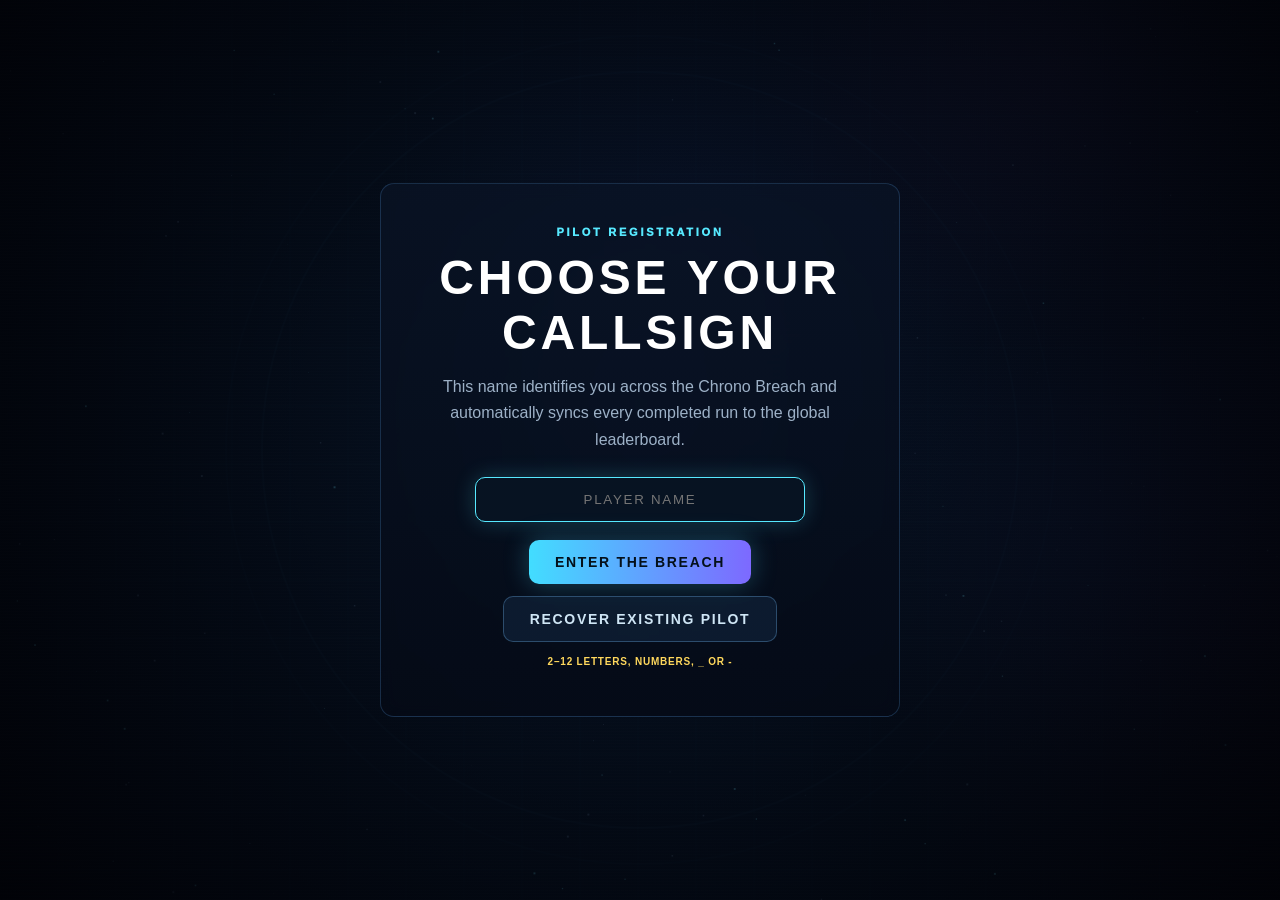
==== commit c3ee9930: "Polish Chrono Breach landing page with Impeccable standards" ====
--- a/index.html
+++ b/index.html
@@ -409,121 +409,161 @@
 @media(max-width:560px){.loadoutPanel{max-height:100vh;width:100vw;border-radius:0;padding:16px 12px}.loadoutGrid,.skillGrid{grid-template-columns:1fr}.equippedShardSlots{grid-template-columns:1fr}.loadoutFooter{margin:16px -12px -16px;padding:12px;bottom:-16px;flex-direction:column;align-items:stretch}.loadoutActions{justify-content:stretch}.loadoutActions .btn{flex:1}.loadoutTop{align-items:flex-start}.loadoutWallet{font-size:11px}}
 
 /* ==================== THE CHRONO PLATE — landing ==================== */
-#menu{--cb-paper:#edeae2;--cb-ink:#14161a;--cb-red:#c8331f;--cb-steel:#566067;--cb-line:rgba(20,22,26,.32);--cb-line2:rgba(20,22,26,.13);--cb-mono:'Fragment Mono',ui-monospace,'Cascadia Mono',Consolas,monospace;--cb-disp:'Big Shoulders','Arial Narrow','Segoe UI',sans-serif;overflow:auto;background:var(--cb-paper);color:var(--cb-ink);font-variant-numeric:tabular-nums}
+#menu{
+  --cb-paper: #edeae2;
+  --cb-ink: #14161a;
+  --cb-red: #ba2614;
+  --cb-steel: #454d54;
+  --cb-line: rgba(20,22,26,.32);
+  --cb-line2: rgba(20,22,26,.13);
+  --cb-mono: 'Fragment Mono',ui-monospace,'Cascadia Mono',Consolas,monospace;
+  --cb-disp: 'Big Shoulders','Arial Narrow','Segoe UI',sans-serif;
+  overflow: auto;
+  padding: 12px;
+  background: var(--cb-paper);
+  color: var(--cb-ink);
+  font-variant-numeric: tabular-nums;
+  scrollbar-width: thin;
+  scrollbar-color: rgba(20,22,26,.4) transparent;
+}
 #menu ::selection{background:var(--cb-red);color:#f6f1e6}
 #menu :focus{outline:none}
 #menu :focus-visible{outline:2px solid var(--cb-red);outline-offset:2px}
-#menu{scrollbar-width:thin;scrollbar-color:rgba(20,22,26,.4) transparent}
 #menu::-webkit-scrollbar{width:10px;height:10px}
 #menu::-webkit-scrollbar-thumb{background:rgba(20,22,26,.32);border:3px solid var(--cb-paper)}
 #menu::-webkit-scrollbar-track{background:transparent}
+
 .plateShell{width:min(1560px,100%);min-height:100%;margin:auto;padding:clamp(14px,2.4vh,26px) clamp(18px,3.4vw,56px) clamp(10px,1.8vh,18px);display:flex;flex-direction:column}
 .mHead{display:flex;align-items:center;justify-content:space-between;gap:18px;flex-wrap:wrap;padding-bottom:12px;border-bottom:1.5px solid var(--cb-ink)}
 .mBrand{display:flex;align-items:baseline;gap:12px;min-width:0}
-.mBrand b{font-family:var(--cb-disp);font-weight:800;font-size:19px;line-height:1;letter-spacing:.05em;white-space:nowrap}
+.mBrand b{font-family:var(--cb-disp);font-weight:800;font-size:22px;line-height:1;letter-spacing:.04em;white-space:nowrap}
 .mBrand b .sl{color:var(--cb-red);font-weight:600}
-.mBrand small{font-family:var(--cb-mono);font-size:8px;letter-spacing:.22em;color:var(--cb-steel);white-space:nowrap}
+.mBrand small{font-family:var(--cb-mono);font-size:11px;letter-spacing:.04em;color:var(--cb-steel);white-space:nowrap}
+
 #menu .topbar{position:static;padding:0;display:flex;align-items:center;justify-content:flex-end;gap:0;min-width:0}
-#menu .pilot{display:flex;align-items:center;gap:10px;padding-right:16px;border-right:1px solid var(--cb-line);font-size:11px}
-#menu .pilot .av{width:30px;height:30px;border-radius:2px;background:var(--cb-ink);color:var(--cb-paper);font-family:var(--cb-disp);font-weight:800;font-size:15px;display:grid;place-items:center}
-#menu .pilot>span:last-child{display:grid;gap:3px;min-width:0}
-#menu .pilot small{display:block;font-family:var(--cb-mono);font-size:8px;letter-spacing:.2em;color:var(--cb-steel)}
-#menu .pilot b{display:block;max-width:280px;font-family:var(--cb-mono);font-weight:400;font-size:11px;letter-spacing:.06em;overflow:hidden;text-overflow:ellipsis;white-space:nowrap}
-#menu .titanBadge,#menu .paradoxBadge{border-radius:2px;font-family:var(--cb-mono);font-weight:400;text-shadow:none}
-#menu .titanBadge{border-color:rgba(200,51,31,.55);background:rgba(200,51,31,.06);color:var(--cb-red)}
+#menu .pilot{display:flex;align-items:center;gap:10px;padding-right:16px;border-right:1px solid var(--cb-line);font-size:12px}
+#menu .pilot .av{width:32px;height:32px;border-radius:2px;background:var(--cb-ink);color:var(--cb-paper);font-family:var(--cb-disp);font-weight:800;font-size:16px;display:grid;place-items:center}
+#menu .pilot>span:last-child{display:grid;gap:2px;min-width:0}
+#menu .pilot small{display:block;font-family:var(--cb-mono);font-size:11px;letter-spacing:.04em;color:var(--cb-steel)}
+#menu .pilot b{display:block;max-width:280px;font-family:var(--cb-mono);font-weight:600;font-size:12px;letter-spacing:.03em;overflow:hidden;text-overflow:ellipsis;white-space:nowrap}
+#menu .titanBadge,#menu .paradoxBadge{border-radius:2px;font-family:var(--cb-mono);font-weight:600;text-shadow:none;font-size:11px}
+#menu .titanBadge{border-color:rgba(186,38,20,.55);background:rgba(186,38,20,.08);color:var(--cb-red)}
 #menu .paradoxBadge{border-color:var(--cb-line);background:none;color:var(--cb-ink)}
 #menu .resourceStrip{display:flex;align-items:center}
-#menu .cur{display:grid;gap:3px;min-width:74px;padding:0 14px;border:0;border-right:1px solid var(--cb-line);border-radius:0;background:none}
-#menu .cur small{font-family:var(--cb-mono);font-size:7.5px;letter-spacing:.2em;color:var(--cb-steel)}
-#menu .cur span{font-family:var(--cb-mono);font-size:11px;color:var(--cb-ink)}
-#menu .gear{width:34px;height:34px;margin-left:14px;padding:0;border:1px solid var(--cb-line);border-radius:2px;background:none;color:var(--cb-ink);display:grid;place-items:center;cursor:pointer;transition:.15s}
-#menu .gear svg{width:15px;height:15px}
+#menu .cur{display:grid;gap:2px;min-width:80px;padding:0 14px;border:0;border-right:1px solid var(--cb-line);border-radius:0;background:none}
+#menu .cur small{font-family:var(--cb-mono);font-size:11px;letter-spacing:.04em;color:var(--cb-steel)}
+#menu .cur span{font-family:var(--cb-mono);font-size:13px;font-weight:600;color:var(--cb-ink)}
+#menu .gear{width:36px;height:36px;margin-left:14px;padding:0;border:1px solid var(--cb-line);border-radius:2px;background:none;color:var(--cb-ink);display:grid;place-items:center;cursor:pointer;transition:.15s}
+#menu .gear svg{width:16px;height:16px}
 #menu .gear:hover{border-color:var(--cb-ink);background:var(--cb-ink);color:var(--cb-paper)}
-.mMain{flex:1;display:grid;grid-template-columns:minmax(0,1.02fr) minmax(400px,.92fr);gap:clamp(30px,4vw,72px);align-items:center;padding:clamp(20px,3.6vh,48px) 0 clamp(14px,2.4vh,28px)}
-.wordmark{margin:0;font-family:var(--cb-disp);font-weight:800;font-size:clamp(58px,9.2vh,6rem);line-height:.85;letter-spacing:.004em}
+
+.mMain{flex:1;display:grid;grid-template-columns:minmax(0,1.02fr) minmax(420px,.92fr);gap:clamp(30px,4vw,72px);align-items:center;padding:clamp(20px,3.6vh,48px) 0 clamp(14px,2.4vh,28px)}
+.wordmark{margin:0;font-family:var(--cb-disp);font-weight:800;font-size:clamp(58px,9.2vh,6rem);line-height:.85;letter-spacing:.004em;cursor:pointer}
 .wordmark span{display:block}
 .wordmark .sl{display:inline;color:var(--cb-red);font-weight:600}
-.tagline{display:flex;align-items:center;gap:14px;margin-top:clamp(14px,2.4vh,24px);font-family:var(--cb-mono);font-size:clamp(10px,1.4vh,12px);letter-spacing:.32em;white-space:nowrap}
-.tagline::after{content:'';flex:1;height:1px;background:var(--cb-line2);min-width:30px}
-.lede{max-width:56ch;margin:clamp(10px,1.8vh,16px) 0 0;font-family:var(--cb-mono);font-size:clamp(11px,1.5vh,13px);line-height:1.75;color:var(--cb-steel)}
-.lede b{font-weight:400;color:var(--cb-ink)}
-.calFields{display:grid;grid-template-columns:repeat(3,1fr);gap:1px;border:1px solid var(--cb-line);background:var(--cb-line2);margin-top:clamp(16px,2.8vh,28px)}
-.calFields div{padding:9px 12px 10px;background:var(--cb-paper);min-width:0}
-.calFields small{display:block;font-family:var(--cb-mono);font-size:7.5px;letter-spacing:.18em;color:var(--cb-steel)}
-.calFields b{display:block;margin-top:4px;font-family:var(--cb-disp);font-weight:700;font-size:15px;line-height:1.1;letter-spacing:.05em;white-space:nowrap;overflow:hidden;text-overflow:ellipsis}
+.tagline{display:flex;align-items:center;gap:14px;margin-top:clamp(14px,2.4vh,24px);font-family:var(--cb-mono);font-size:clamp(12px,1.5vh,13px);font-weight:600;letter-spacing:.04em;white-space:nowrap}
+.tagline::after{content:'';flex:1;height:1px;background:var(--cb-line);min-width:30px}
+.lede{max-width:58ch;margin:clamp(10px,1.8vh,16px) 0 0;font-family:var(--cb-mono);font-size:clamp(12px,1.6vh,13.5px);line-height:1.7;color:var(--cb-steel);letter-spacing:.01em}
+.lede b{font-weight:600;color:var(--cb-ink)}
+
+.calFields{display:grid;grid-template-columns:repeat(3,1fr);gap:1px;border:1px solid var(--cb-line);background:var(--cb-line);margin-top:clamp(16px,2.8vh,28px)}
+.calFields div{padding:10px 14px 11px;background:var(--cb-paper);min-width:0}
+.calFields small{display:block;font-family:var(--cb-mono);font-size:11px;letter-spacing:.04em;color:var(--cb-steel)}
+.calFields b{display:block;margin-top:4px;font-family:var(--cb-disp);font-weight:700;font-size:16px;line-height:1.1;letter-spacing:.04em;white-space:nowrap;overflow:hidden;text-overflow:ellipsis}
+
 .ctaRow{display:flex;align-items:stretch;gap:10px;margin-top:clamp(18px,3.2vh,30px);flex-wrap:wrap}
-.stampBtn{pointer-events:auto;display:inline-flex;align-items:center;justify-content:center;gap:12px;border:1px solid var(--cb-red);border-radius:2px;background:var(--cb-red);color:#f6f1e6;padding:0 clamp(18px,1.8vw,28px);min-height:56px;font-family:var(--cb-disp);font-weight:800;font-size:19px;letter-spacing:.1em;cursor:pointer;transition:background .15s ease,border-color .15s ease,transform .1s ease}
+.stampBtn{pointer-events:auto;display:inline-flex;align-items:center;justify-content:center;gap:12px;border:1px solid var(--cb-red);border-radius:2px;background:var(--cb-red);color:#f6f1e6;padding:0 clamp(18px,1.8vw,28px);min-height:56px;font-family:var(--cb-disp);font-weight:800;font-size:19px;letter-spacing:.04em;cursor:pointer;transition:background .15s ease,border-color .15s ease,transform .1s ease}
 .stampBtn svg{width:14px;height:14px;fill:currentColor;flex:none}
-.stampBtn:hover{background:#a82715;border-color:#a82715}
+.stampBtn:hover{background:#9e1f0e;border-color:#9e1f0e}
 .stampBtn:active{transform:translateY(1px)}
-.specBtn{pointer-events:auto;display:inline-flex;align-items:center;justify-content:center;gap:9px;border:1.5px solid var(--cb-ink);border-radius:2px;background:transparent;color:var(--cb-ink);padding:0 24px;min-height:56px;font-family:var(--cb-disp);font-weight:700;font-size:15px;letter-spacing:.13em;cursor:pointer;transition:.15s;position:relative}
+
+.specBtn{pointer-events:auto;display:inline-flex;align-items:center;justify-content:center;gap:9px;border:1.5px solid var(--cb-ink);border-radius:2px;background:transparent;color:var(--cb-ink);padding:0 24px;min-height:56px;font-family:var(--cb-disp);font-weight:700;font-size:15px;letter-spacing:.04em;cursor:pointer;transition:.15s;position:relative}
 .specBtn:hover:not(:disabled){background:var(--cb-ink);color:var(--cb-paper)}
 .specBtn.ng:not(:disabled){border-color:var(--cb-red);color:var(--cb-red)}
 .specBtn.ng:hover:not(:disabled){background:var(--cb-red);color:#f6f1e6}
 #btnEndless:not(:disabled){border-color:var(--cb-red);color:var(--cb-red)}
 #btnEndless:not(:disabled):hover{background:var(--cb-red);color:#f6f1e6}
 #btnEndless:disabled{border:1px dashed var(--cb-line);color:var(--cb-steel);cursor:not-allowed}
-#btnEndless:disabled::after{content:'LOCKED';position:absolute;top:-7px;right:10px;padding:0 6px;background:var(--cb-paper);font-family:var(--cb-mono);font-size:7.5px;letter-spacing:.22em;color:var(--cb-steel)}
-#btnEndless.endlessReady:not(:disabled)::after{content:'TITAN BUILD';top:-7px;right:10px;border:1px solid rgba(200,51,31,.5);color:var(--cb-red);background:var(--cb-paper);padding:1px 6px}
+#btnEndless:disabled::after{content:'LOCKED';position:absolute;top:-7px;right:10px;padding:0 6px;background:var(--cb-paper);font-family:var(--cb-mono);font-size:11px;letter-spacing:.04em;color:var(--cb-steel)}
+#btnEndless.endlessReady:not(:disabled)::after{content:'TITAN BUILD';top:-7px;right:10px;border:1px solid rgba(186,38,20,.5);color:var(--cb-red);background:var(--cb-paper);padding:1px 6px;font-size:11px}
+
 .idxNav{display:flex;gap:26px;margin-top:clamp(14px,2.4vh,22px);flex-wrap:wrap}
-.idxNav button{padding:2px 0;border:0;border-bottom:1px solid transparent;background:none;cursor:pointer;font-family:var(--cb-mono);font-size:10px;letter-spacing:.2em;color:var(--cb-steel);transition:.15s}
+.idxNav button{padding:6px 0;border:0;border-bottom:1.5px solid transparent;background:none;cursor:pointer;font-family:var(--cb-mono);font-size:12px;font-weight:600;letter-spacing:.04em;color:var(--cb-steel);transition:.15s}
 .idxNav button:hover{color:var(--cb-ink);border-bottom-color:var(--cb-red)}
-.figPlate{position:relative;display:flex;flex-direction:column;margin:0;border:1px solid var(--cb-ink);outline:1px solid var(--cb-line2);outline-offset:4px;background:var(--cb-paper)}
-.figHead{display:flex;justify-content:space-between;gap:12px;padding:9px 13px;border-bottom:1px solid var(--cb-ink);font-family:var(--cb-mono);font-size:8px;letter-spacing:.22em;color:var(--cb-steel)}
-.figHead b{font-weight:400;color:var(--cb-ink)}
-.figBody{flex:1;min-height:0;display:grid;background-image:linear-gradient(var(--cb-line2) 1px,transparent 1px),linear-gradient(90deg,var(--cb-line2) 1px,transparent 1px);background-size:26px 26px;background-position:center bottom}
+
+.figPlate{position:relative;display:flex;flex-direction:column;margin:0;border:1px solid var(--cb-ink);outline:1px solid var(--cb-line);outline-offset:4px;background:var(--cb-paper)}
+.figHead{display:flex;justify-content:space-between;gap:12px;padding:10px 14px;border-bottom:1px solid var(--cb-ink);font-family:var(--cb-mono);font-size:12px;letter-spacing:.04em;color:var(--cb-steel)}
+.figHead b{font-weight:600;color:var(--cb-ink)}
+.figBody{flex:1;min-height:0;display:grid;background:var(--cb-paper)}
+
 .exploded{display:block;width:100%;max-height:min(56vh,470px);margin:auto;color:var(--cb-ink)}
 .exploded .pl{stroke:var(--cb-ink);fill:none;stroke-width:1.5;stroke-linejoin:miter;stroke-linecap:butt}
 .exploded .pl2{stroke:var(--cb-ink);fill:none;stroke-width:.8;opacity:.5}
 .exploded .axis{stroke:var(--cb-ink);fill:none;stroke-width:1;opacity:.35;stroke-dasharray:12 5 2 5}
 .exploded .hatch{stroke:var(--cb-ink);stroke-width:.7;opacity:.45}
 .exploded .lead{stroke:var(--cb-steel);stroke-width:.8;fill:none;opacity:.85}
-.exploded .dnum{font-family:var(--cb-mono);font-size:10px;fill:var(--cb-red);letter-spacing:.06em}
-.exploded .dlab{font-family:var(--cb-mono);font-size:10.5px;fill:var(--cb-ink);letter-spacing:.04em}
-.exploded .dsub{font-family:var(--cb-mono);font-size:8px;fill:var(--cb-steel);letter-spacing:.1em}
-.exploded g.figRow{transition:opacity .18s ease}
-.exploded:hover g.figRow:not(:hover){opacity:.3}
+.exploded .dnum{font-family:var(--cb-mono);font-size:12px;font-weight:700;fill:var(--cb-red);letter-spacing:.04em}
+.exploded .dlab{font-family:var(--cb-mono);font-size:12px;font-weight:700;fill:var(--cb-ink);letter-spacing:.04em}
+.exploded .dsub{font-family:var(--cb-mono);font-size:11px;fill:var(--cb-steel);letter-spacing:.02em}
+.exploded g.figRow{transition:opacity .18s ease;cursor:pointer}
+.exploded:hover g.figRow:not(:hover){opacity:.35}
 #coreHand line{stroke:var(--cb-red);stroke-width:2;stroke-linecap:round}
 #coreHand circle{fill:var(--cb-red)}
 .exploded .coreRed{transition:stroke .2s ease}
 .exploded.dilated .coreRed{stroke:var(--cb-red)}
-.figLegend{display:none;list-style:none;margin:0;padding:10px 13px 12px;border-top:1px solid var(--cb-line2);grid-template-columns:1fr 1fr;gap:7px 18px}
-.figLegend li{font-family:var(--cb-mono);font-size:9px;letter-spacing:.08em;color:var(--cb-ink);white-space:nowrap;overflow:hidden;text-overflow:ellipsis}
-.figLegend li i{font-style:normal;color:var(--cb-red);margin-right:7px}
-.figLegend li small{color:var(--cb-steel);margin-left:6px}
+
+.figLegend{display:none;list-style:none;margin:0;padding:10px 14px 12px;border-top:1px solid var(--cb-line);grid-template-columns:1fr 1fr;gap:8px 18px}
+.figLegend li{font-family:var(--cb-mono);font-size:12px;letter-spacing:.03em;color:var(--cb-ink);white-space:nowrap;overflow:hidden;text-overflow:ellipsis}
+.figLegend li i{font-style:normal;color:var(--cb-red);font-weight:700;margin-right:7px}
+.figLegend li small{color:var(--cb-steel);font-size:12px;margin-left:6px}
+
 .console{border-top:1px solid var(--cb-ink)}
-.consoleFields{display:grid;grid-template-columns:1.15fr 1fr 1fr;gap:1px;background:var(--cb-line2);border-bottom:1px solid var(--cb-line2)}
-.consoleFields>div{background:var(--cb-paper);padding:8px 12px 9px;min-width:0}
-.consoleFields small{display:block;font-family:var(--cb-mono);font-size:7.5px;letter-spacing:.2em;color:var(--cb-steel)}
-.consoleFields b{display:block;margin-top:3px;font-family:var(--cb-mono);font-weight:400;font-size:12px;white-space:nowrap;overflow:hidden;text-overflow:ellipsis}
+.consoleFields{display:grid;grid-template-columns:1.15fr 1fr 1fr;gap:1px;background:var(--cb-line);border-bottom:1px solid var(--cb-line)}
+.consoleFields>div{background:var(--cb-paper);padding:9px 14px 10px;min-width:0}
+.consoleFields small{display:block;font-family:var(--cb-mono);font-size:11px;letter-spacing:.04em;color:var(--cb-steel)}
+.consoleFields b{display:block;margin-top:3px;font-family:var(--cb-mono);font-weight:600;font-size:13px;white-space:nowrap;overflow:hidden;text-overflow:ellipsis}
 .consoleFields .stab{grid-column:1/-1}
 .consoleFields .stab b{display:inline}
-.stabBar{display:block;height:3px;margin-top:7px;background:var(--cb-line2)}
-.stabBar i{display:block;width:4%;height:100%;background:var(--cb-red);transition:width .4s ease}
-.consoleBtns{display:grid;grid-template-columns:repeat(3,1fr);gap:1px;background:var(--cb-line2);border-bottom:1px solid var(--cb-line2)}
-.consoleBtns button{border:0;background:var(--cb-paper);padding:11px 12px 12px;text-align:left;cursor:pointer;transition:.15s;min-width:0}
-.consoleBtns button b{display:block;font-family:var(--cb-mono);font-weight:400;font-size:11px;letter-spacing:.16em;color:var(--cb-ink)}
-.consoleBtns button small{display:block;margin-top:3px;font-family:var(--cb-mono);font-size:8px;letter-spacing:.04em;color:var(--cb-steel)}
-.consoleBtns button:hover{background:var(--cb-ink)}
-.consoleBtns button:hover b{color:var(--cb-paper)}
-.consoleBtns button:hover small{color:rgba(237,234,226,.62)}
-.intel{display:flex;gap:10px;align-items:baseline;padding:9px 12px 10px;font-family:var(--cb-mono);font-size:8.5px;line-height:1.5;letter-spacing:.06em;color:var(--cb-steel)}
-.intel b{font-weight:400;letter-spacing:.22em;color:var(--cb-red);white-space:nowrap}
-.mFoot{display:flex;align-items:center;justify-content:space-between;gap:24px;border-top:1.5px solid var(--cb-ink);padding-top:11px}
+.stabBar{display:block;height:4px;margin-top:7px;background:rgba(20,22,26,.15);border-radius:1px;overflow:hidden}
+.stabBar i{display:block;width:4%;height:100%;background:var(--cb-red)}
+
+.consoleBtns{display:grid;grid-template-columns:repeat(3,1fr);gap:1px;background:var(--cb-line);border-bottom:1px solid var(--cb-line)}
+.consoleBtns button{border:0;background:var(--cb-paper);padding:11px 14px 12px;text-align:left;cursor:pointer;transition:background .15s, color .15s;min-width:0}
+.consoleBtns button b{display:block;font-family:var(--cb-mono);font-weight:600;font-size:12px;letter-spacing:.04em;color:var(--cb-ink)}
+.consoleBtns button small{display:block;margin-top:3px;font-family:var(--cb-mono);font-size:11px;letter-spacing:.02em;color:var(--cb-steel)}
+.consoleBtns button:hover{background:#dfdbd1;outline:1px solid var(--cb-ink);outline-offset:-1px}
+.consoleBtns button:hover b{color:var(--cb-red)}
+.consoleBtns button:hover small{color:var(--cb-ink)}
+
+.intel{display:flex;gap:10px;align-items:baseline;padding:12px 14px;font-family:var(--cb-mono);font-size:12.5px;line-height:1.55;letter-spacing:.01em;color:var(--cb-steel)}
+.intel b{font-weight:700;letter-spacing:.04em;color:var(--cb-red);white-space:nowrap}
+
+.mFoot{display:flex;align-items:center;justify-content:space-between;gap:24px;border-top:1.5px solid var(--cb-ink);padding-top:12px;margin-top:auto}
 #menu .feats{display:flex;align-items:center;gap:clamp(14px,2vw,30px);margin:0;flex-wrap:nowrap;min-width:0}
-#menu .feat{display:flex;gap:9px;align-items:center;max-width:180px;min-width:0}
-#menu .feat .fi{width:24px;height:24px;flex:none;border:1px solid var(--cb-line);border-radius:2px;background:none;color:var(--cb-ink);display:grid;place-items:center}
-#menu .feat .fi svg{width:13px;height:13px}
-#menu .feat b{display:block;font-family:var(--cb-mono);font-weight:400;font-size:8px;letter-spacing:.14em;color:var(--cb-ink);white-space:nowrap;overflow:hidden;text-overflow:ellipsis}
-#menu .feat span{display:block;font-family:var(--cb-mono);font-size:7.5px;color:var(--cb-steel);white-space:nowrap;overflow:hidden;text-overflow:ellipsis}
-.mFootNote{flex:none;font-family:var(--cb-mono);font-size:7.5px;letter-spacing:.18em;color:var(--cb-steel)}
+#menu .feat{display:flex;gap:9px;align-items:center;max-width:190px;min-width:0}
+#menu .feat .fi{width:26px;height:26px;flex:none;border:1px solid var(--cb-line);border-radius:2px;background:none;color:var(--cb-ink);display:grid;place-items:center}
+#menu .feat .fi svg{width:14px;height:14px}
+#menu .feat b{display:block;font-family:var(--cb-mono);font-weight:600;font-size:11px;letter-spacing:.03em;color:var(--cb-ink);white-space:nowrap;overflow:hidden;text-overflow:ellipsis}
+#menu .feat span{display:block;font-family:var(--cb-mono);font-size:12px;color:var(--cb-steel);white-space:nowrap;overflow:hidden;text-overflow:ellipsis;letter-spacing:.01em}
+.mFootNote{flex:none;font-family:var(--cb-mono);font-size:12px;letter-spacing:.03em;color:var(--cb-steel)}
+
 @media(prefers-reduced-motion:no-preference){
   .exploded .draw{stroke-dasharray:1;stroke-dashoffset:1;animation:cbDraw .9s cubic-bezier(.22,.61,.36,1) forwards;animation-delay:var(--d,0s)}
   @keyframes cbDraw{to{stroke-dashoffset:0}}
 }
-@media(max-width:1180px){.mMain{grid-template-columns:minmax(0,1fr) minmax(340px,.82fr)}#menu .feats .feat:nth-child(n+4){display:none}.mFootNote{display:none}}
-@media(max-width:920px){.mMain{grid-template-columns:1fr;gap:36px}.figPlate{max-width:680px}}
-@media(max-width:820px){.mHead{align-items:flex-start}#menu .pilot b{max-width:150px}}
+@media(max-width:1180px){
+  .mMain{grid-template-columns:minmax(0,1fr) minmax(340px,.82fr)}
+  #menu .feats .feat:nth-child(n+4){display:none}
+  .mFootNote{display:none}
+}
+@media(max-width:920px){
+  .mMain{grid-template-columns:1fr;gap:36px}
+  .figPlate{max-width:680px}
+}
+@media(max-width:820px){
+  .mHead{align-items:flex-start}
+  #menu .pilot b{max-width:150px}
+}
 @media(max-width:680px){
   .mBrand small{display:none}
   #menu .pilot{padding-right:10px}
@@ -704,9 +744,9 @@
 
     <main class="mMain">
       <section class="titleCol">
-        <h1 class="wordmark" aria-label="Chrono Breach"><span>CHRONO<i class="sl">//</i></span><span>BREACH</span></h1>
-        <div class="tagline">WEAPONIZE TIME. OUTRUN THE END.</div>
-        <p class="lede">Enter a collapsing timeline where every dash, parry, and upgrade changes the fight. Build your ship, break <b>five hostile sectors</b>, and challenge the entities beyond time.</p>
+        <h1 class="wordmark" data-dilate aria-label="Chrono Breach V2"><span>CHRONO<i class="sl">//</i></span><span>BREACH</span></h1>
+        <div class="tagline">BEND TIME. BREAK LIMITS. SURVIVE THE BREACH.</div>
+        <p class="lede">A high-speed arena roguelite engineered with browser-native APIs. Dash through projectile swarms, reflect attacks, slow time, evolve your vessel across <b>05 power tiers</b>, and defeat massive boss encounters across <b>05 sectors</b>.</p>
         <div class="calFields">
           <div><small>CLASS</small><b>ARENA ROGUELITE</b></div>
           <div><small>CAMPAIGN</small><b>05 SECTORS · 06 BOSSES</b></div>
@@ -741,7 +781,7 @@
               <g id="coreHand"><line x1="240" y1="84" x2="240" y2="51"/><line x1="240" y1="84" x2="240" y2="94" stroke-width="1.4"/><circle cx="240" cy="84" r="2.6"/></g>
               <path class="lead" d="M286 84 L392 60 H397"/>
               <text class="dnum" x="403" y="56">01</text><text class="dlab" x="429" y="56">CHRONO CORE</text>
-              <text class="dsub" x="429" y="69">TIME SKILLS [Q] · HOVER TO DILATE</text>
+              <text class="dsub" x="429" y="71">TIME SKILLS [Q] · HOVER TO DILATE</text>
             </g>
             <!-- 02 HULL PLATE -->
             <g class="figRow">
@@ -751,7 +791,7 @@
               <g class="hatch"><path d="M224 300l10 10M232 298l10 10M240 296l10 10M248 294l10 10"/></g>
               <path class="lead" d="M322 268 L392 216 H397"/>
               <text class="dnum" x="403" y="212">02</text><text class="dlab" x="429" y="212">HULL PLATE</text>
-              <text class="dsub" x="429" y="225">EVOLVES THROUGH 5 TIERS — SCOUT TO APEX</text>
+              <text class="dsub" x="429" y="227">EVOLVES THROUGH 5 TIERS — SCOUT TO APEX</text>
             </g>
             <!-- 03 PRIMARY ARRAY -->
             <g class="figRow">
@@ -762,7 +802,7 @@
               <path class="pl2" d="M204 371h13M263 371h13M204 411h13M263 411h13"/>
               <path class="lead" d="M276 384 L392 330 H397"/>
               <text class="dnum" x="403" y="326">03</text><text class="dlab" x="429" y="326">PRIMARY ARRAY</text>
-              <text class="dsub" x="429" y="339">SUSTAINED FIRE — HOLD LMB</text>
+              <text class="dsub" x="429" y="341">SUSTAINED FIRE — HOLD LMB</text>
             </g>
             <!-- 04 PHASE VANES -->
             <g class="figRow">
@@ -771,7 +811,7 @@
               <path class="pl2" d="M240 463 L206 481 L240 485 Z M240 463 L274 481 L240 485 Z"/>
               <path class="lead" d="M290 478 L392 424 H397"/>
               <text class="dnum" x="403" y="420">04</text><text class="dlab" x="429" y="420">PHASE VANES</text>
-              <text class="dsub" x="429" y="433">PHASE DASH — SPACE</text>
+              <text class="dsub" x="429" y="435">PHASE DASH — SPACE</text>
             </g>
             <!-- 05 TACTICAL BAY -->
             <g class="figRow">
@@ -781,7 +821,7 @@
               <rect class="pl2" x="256" y="519" width="14" height="13"/>
               <path class="lead" d="M274 525 L392 490 H397"/>
               <text class="dnum" x="403" y="486">05</text><text class="dlab" x="429" y="486">TACTICAL BAY</text>
-              <text class="dsub" x="429" y="499">PARRY · PULSE · BURST · BLINK — E</text>
+              <text class="dsub" x="429" y="501">PARRY · PULSE · BURST · BLINK — E</text>
             </g>
             <!-- 06 DRIVE NOZZLE -->
             <g class="figRow">
@@ -789,7 +829,7 @@
               <path class="pl2" d="M232 561 H248 L244 577 H236 Z"/>
               <path class="lead" d="M256 569 L392 552 H397"/>
               <text class="dnum" x="403" y="548">06</text><text class="dlab" x="429" y="548">DRIVE NOZZLE</text>
-              <text class="dsub" x="429" y="561">EVASIVE THRUST</text>
+              <text class="dsub" x="429" y="563">EVASIVE THRUST</text>
             </g>
           </svg>
           <ul class="figLegend">
@@ -813,7 +853,7 @@
             <button id="btnShop"><b>UPGRADES</b><small>Permanent systems</small></button>
             <button id="btnSettings"><b>SETTINGS</b><small>Game &amp; cloud</small></button>
           </div>
-          <div class="intel"><b>COMBAT INTEL</b><span>Hold the mouse button to sustain fire. Dash through incoming rounds.</span></div>
+          <div class="intel"><b>COMBAT INTEL</b><span>Hold LMB to sustain fire. Dash through incoming enemy fire to evade damage.</span></div>
         </div>
       </figure>
     </main>
@@ -1805,7 +1845,7 @@
  $('mShards').textContent=meta.shards.toLocaleString();
  $('mCores').textContent=meta.cores.toLocaleString();
  $('pilotTag').innerHTML=esc(pilotName())+(meta.paradoxCore?' <span class="paradoxBadge">◈ PARADOX CONQUEROR</span>':'')+(meta.titanCore?' <span class="titanBadge">TITAN CORE</span>':'')+((meta.bestEternal||0)>0?` <span class="paradoxBadge">∞ ETERNAL ${meta.bestEternal}</span>`:'');$('avInit').textContent=pilotName()[0];
- const sectorNames=['OUTER RIM','FORGOTTEN BELT','VOID FIELDS','NEON CITADEL','THE CONVERGENCE'],sectorAccess=Math.max(1,Math.min(5,(meta.unlocked||0)+1)),cleared=Math.max(0,Math.min(5,(meta.cleared||[]).filter(Boolean).length)),stability=meta.titanCore?100:Math.round(cleared/5*100);
+ const sectorNames=MAPS.map(m=>m.name),sectorAccess=Math.max(1,Math.min(5,(meta.unlocked||0)+1)),cleared=Math.max(0,Math.min(5,(meta.cleared||[]).filter(Boolean).length)),stability=meta.titanCore?100:Math.round(cleared/5*100);
  if($('landingBest'))$('landingBest').textContent=Math.max(0,...(meta.best||[0])).toLocaleString();
  if($('landingSector'))$('landingSector').textContent=String(sectorAccess).padStart(2,'0')+' / 05';
  if($('landingOperation'))$('landingOperation').textContent=meta.titanCore?'TITAN BREACH':sectorNames[sectorAccess-1];
@@ -1816,7 +1856,7 @@
    const unlocked=!!meta.titanCore,saved=unlocked&&hasTitanClearBuild();
    $('btnEndless').disabled=!unlocked;
    $('btnEndless').classList.toggle('endlessReady',saved);
-   $('btnEndless').innerHTML=unlocked?'∞&nbsp; ENDLESS MODE':'ENDLESS MODE';
+   $('btnEndless').innerHTML=unlocked?'&infin;&nbsp; ENDLESS MODE':'ENDLESS MODE';
    $('btnEndless').title=saved?'Resume your saved Chronos Titan-winning build in Endless Mode':unlocked?'Start a fresh Endless run with your current permanent upgrades and loadout':'Defeat Chronos Titan to unlock Endless Mode';
  }
 }
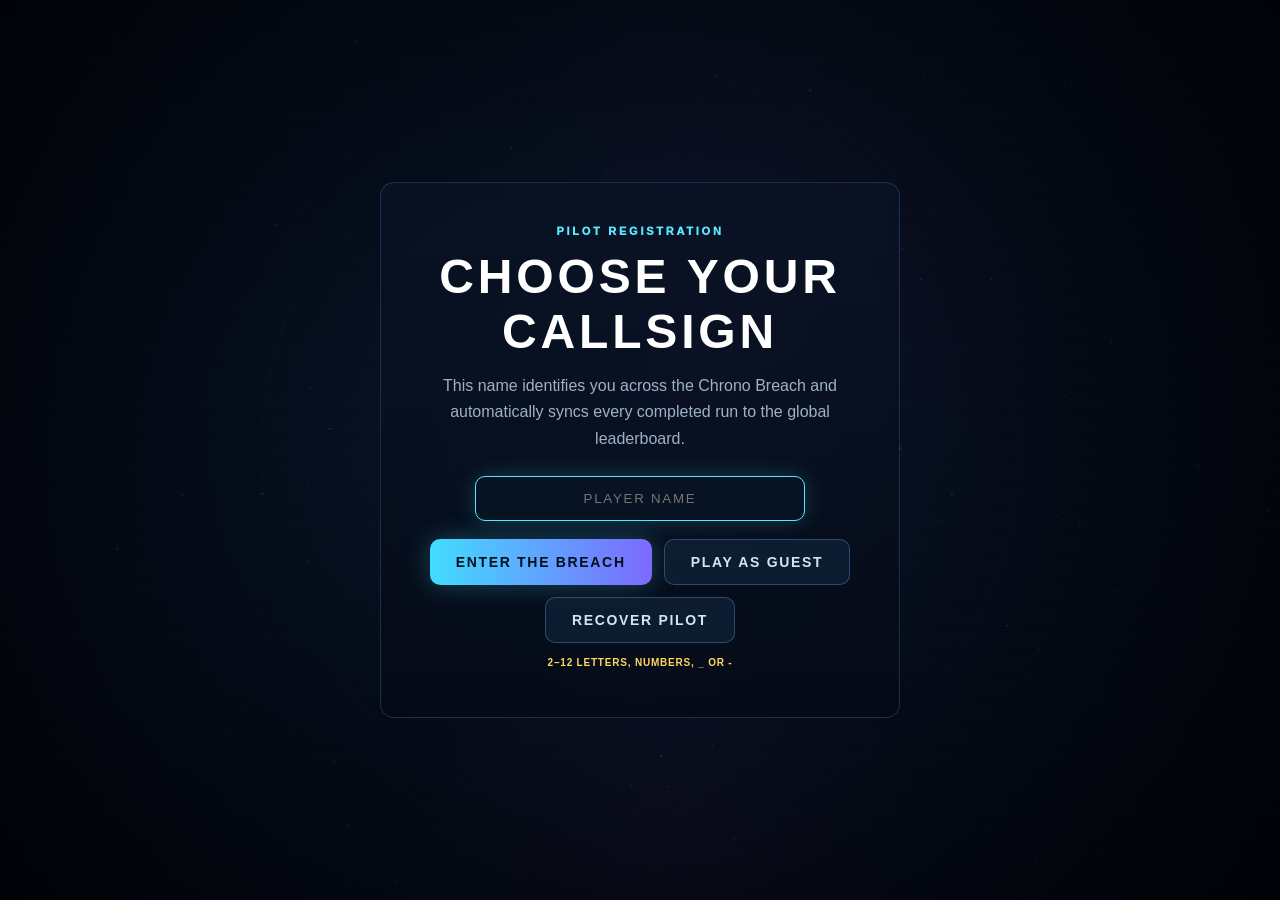
==== commit 89788fe9: "Fix onboarding offline fallback, announcement overlap, and diagram legibility" ====
--- a/index.html
+++ b/index.html
@@ -114,7 +114,7 @@
 .cloudActions{display:flex;gap:8px;flex-wrap:wrap}.cloudActions input{flex:1;min-width:145px;background:#071322;border:1px solid rgba(90,150,200,.45);border-radius:8px;color:#fff;padding:10px;font:700 12px inherit;text-transform:uppercase}
 .cloudActions .btn{padding:9px 12px;font-size:10px}.recoveryCode{margin-top:10px;font:800 12px monospace;color:#ffd85d;overflow-wrap:anywhere}
 .pilotSetup{width:min(520px,92vw);padding:42px;text-align:center}.pilotSetupMark{font-size:11px;font-weight:1000;letter-spacing:.25em;color:var(--cy);margin-bottom:12px}.pilotSetup h2{margin:0;font-size:clamp(30px,5vw,48px);letter-spacing:.08em}.pilotSetup p{color:#9db1c7;line-height:1.65;margin:14px auto 24px;max-width:410px}.pilotSetup input{width:min(330px,100%);background:#071322;border:1px solid rgba(87,233,255,.5);border-radius:10px;color:#fff;padding:14px 18px;font:900 15px inherit;letter-spacing:.13em;text-align:center;text-transform:uppercase;outline:none}.pilotSetup input:focus{border-color:var(--cy);box-shadow:0 0 22px rgba(87,233,255,.2)}.pilotSetup .btnRow{margin-top:18px}.pilotSetupNote{min-height:18px;margin-top:14px;color:#ffd85d;font-size:10px;font-weight:900;letter-spacing:.08em}
-.liveAnnouncement{position:fixed;z-index:30;top:12px;left:50%;transform:translateX(-50%);width:min(720px,92vw);display:none;align-items:center;gap:14px;padding:11px 14px;background:rgba(7,19,34,.96);border:1px solid var(--cy);border-radius:10px;box-shadow:0 10px 35px #0009;color:#dff8ff;font-size:12px}.liveAnnouncement.on{display:flex}.liveAnnouncement.warning{border-color:var(--gd)}.liveAnnouncement.critical{border-color:var(--rd)}.liveAnnouncement.success{border-color:var(--gn)}.liveAnnouncement b{white-space:nowrap;letter-spacing:.1em}.liveAnnouncement span{flex:1;color:#a9c5d6}.liveAnnouncement button{padding:3px 7px;background:none;color:#fff;box-shadow:none}
+.liveAnnouncement{position:fixed;z-index:30;bottom:18px;left:50%;transform:translateX(-50%);width:min(720px,92vw);display:none;align-items:center;gap:14px;padding:11px 14px;background:rgba(7,19,34,.96);border:1px solid var(--cy);border-radius:10px;box-shadow:0 10px 35px #0009;color:#dff8ff;font-size:12px}.liveAnnouncement.on{display:flex}.liveAnnouncement.warning{border-color:var(--gd)}.liveAnnouncement.critical{border-color:var(--rd)}.liveAnnouncement.success{border-color:var(--gn)}.liveAnnouncement b{white-space:nowrap;letter-spacing:.1em}.liveAnnouncement span{flex:1;color:#a9c5d6}.liveAnnouncement button{padding:3px 7px;background:none;color:#fff;box-shadow:none}
 .panel{width:min(880px,94vw);padding:34px 38px}
 /* leaderboard */
 .lbTable{width:100%}
@@ -497,14 +497,14 @@
 .figBody{flex:1;min-height:0;display:grid;background:var(--cb-paper)}
 
 .exploded{display:block;width:100%;max-height:min(56vh,470px);margin:auto;color:var(--cb-ink)}
-.exploded .pl{stroke:var(--cb-ink);fill:none;stroke-width:1.5;stroke-linejoin:miter;stroke-linecap:butt}
-.exploded .pl2{stroke:var(--cb-ink);fill:none;stroke-width:.8;opacity:.5}
-.exploded .axis{stroke:var(--cb-ink);fill:none;stroke-width:1;opacity:.35;stroke-dasharray:12 5 2 5}
-.exploded .hatch{stroke:var(--cb-ink);stroke-width:.7;opacity:.45}
-.exploded .lead{stroke:var(--cb-steel);stroke-width:.8;fill:none;opacity:.85}
-.exploded .dnum{font-family:var(--cb-mono);font-size:12px;font-weight:700;fill:var(--cb-red);letter-spacing:.04em}
-.exploded .dlab{font-family:var(--cb-mono);font-size:12px;font-weight:700;fill:var(--cb-ink);letter-spacing:.04em}
-.exploded .dsub{font-family:var(--cb-mono);font-size:11px;fill:var(--cb-steel);letter-spacing:.02em}
+.exploded .pl{stroke:var(--cb-ink);fill:none;stroke-width:2.2;stroke-linejoin:miter;stroke-linecap:butt}
+.exploded .pl2{stroke:var(--cb-ink);fill:none;stroke-width:1.2;opacity:.65}
+.exploded .axis{stroke:var(--cb-ink);fill:none;stroke-width:1.2;opacity:.4;stroke-dasharray:12 5 2 5}
+.exploded .hatch{stroke:var(--cb-ink);stroke-width:1.0;opacity:.5}
+.exploded .lead{stroke:var(--cb-steel);stroke-width:1.2;fill:none;opacity:.9}
+.exploded .dnum{font-family:var(--cb-mono);font-size:16px;font-weight:700;fill:var(--cb-red);letter-spacing:.04em}
+.exploded .dlab{font-family:var(--cb-mono);font-size:15px;font-weight:700;fill:var(--cb-ink);letter-spacing:.04em}
+.exploded .dsub{font-family:var(--cb-mono);font-size:13px;fill:var(--cb-steel);letter-spacing:.02em}
 .exploded g.figRow{transition:opacity .18s ease;cursor:pointer}
 .exploded:hover g.figRow:not(:hover){opacity:.35}
 #coreHand line{stroke:var(--cb-red);stroke-width:2;stroke-linecap:round}
@@ -712,7 +712,8 @@
     <input id="onboardName" maxlength="12" placeholder="PLAYER NAME" autocomplete="nickname" autofocus>
     <div class="btnRow">
       <button class="btn" id="onboardCreate">ENTER THE BREACH</button>
-      <button class="btn ghost" id="onboardRecover">RECOVER EXISTING PILOT</button>
+      <button class="btn ghost" id="onboardSkip">PLAY AS GUEST</button>
+      <button class="btn ghost" id="onboardRecover">RECOVER PILOT</button>
     </div>
     <div class="pilotSetupNote" id="onboardStatus">2–12 LETTERS, NUMBERS, _ OR -</div>
   </div>
@@ -770,7 +771,7 @@
       <figure class="figPlate">
         <div class="figHead"><span><b>FIG. 1</b> — FIGHTER, STANDARD CONFIGURATION — EXPLODED VIEW</span><span>NOT TO SCALE</span></div>
         <div class="figBody">
-          <svg class="exploded" viewBox="0 0 680 590" aria-label="Exploded technical diagram of the pilot ship with its labeled combat systems">
+          <svg class="exploded" viewBox="20 0 720 590" aria-label="Exploded technical diagram of the pilot ship with its labeled combat systems">
             <path class="axis draw" style="--d:.05s" pathLength="1" d="M240 18 V572"/>
             <!-- 01 CHRONO CORE -->
             <g class="figRow" data-dilate>
@@ -779,9 +780,9 @@
               <circle class="pl2 draw" style="--d:.18s" pathLength="1" cx="240" cy="84" r="30"/>
               <circle cx="240" cy="84" r="5.5" fill="currentColor"/>
               <g id="coreHand"><line x1="240" y1="84" x2="240" y2="51"/><line x1="240" y1="84" x2="240" y2="94" stroke-width="1.4"/><circle cx="240" cy="84" r="2.6"/></g>
-              <path class="lead" d="M286 84 L392 60 H397"/>
-              <text class="dnum" x="403" y="56">01</text><text class="dlab" x="429" y="56">CHRONO CORE</text>
-              <text class="dsub" x="429" y="71">TIME SKILLS [Q] · HOVER TO DILATE</text>
+              <path class="lead" d="M286 84 L392 58 H397"/>
+              <text class="dnum" x="403" y="54">01</text><text class="dlab" x="429" y="54">CHRONO CORE</text>
+              <text class="dsub" x="429" y="72">TIME SKILLS [Q] · HOVER TO DILATE</text>
             </g>
             <!-- 02 HULL PLATE -->
             <g class="figRow">
@@ -789,9 +790,9 @@
               <path class="pl draw" style="--d:.22s" pathLength="1" d="M240 168 L258 199 L288 216 L322 260 L322 277 L296 299 L262 313 L240 317 L218 313 L184 299 L158 277 L158 260 L192 216 L222 199 Z"/>
               <path class="pl2" d="M240 168 L258 199 L288 216 L322 260 L322 277 L296 299 L262 313 L240 317 L218 313 L184 299 L158 277 L158 260 L192 216 L222 199 Z" transform="translate(240 242.5) scale(.8) translate(-240 -242.5)"/>
               <g class="hatch"><path d="M224 300l10 10M232 298l10 10M240 296l10 10M248 294l10 10"/></g>
-              <path class="lead" d="M322 268 L392 216 H397"/>
-              <text class="dnum" x="403" y="212">02</text><text class="dlab" x="429" y="212">HULL PLATE</text>
-              <text class="dsub" x="429" y="227">EVOLVES THROUGH 5 TIERS — SCOUT TO APEX</text>
+              <path class="lead" d="M322 268 L392 214 H397"/>
+              <text class="dnum" x="403" y="210">02</text><text class="dlab" x="429" y="210">HULL PLATE</text>
+              <text class="dsub" x="429" y="228">EVOLVES THROUGH 5 TIERS — SCOUT TO APEX</text>
             </g>
             <!-- 03 PRIMARY ARRAY -->
             <g class="figRow">
@@ -800,18 +801,18 @@
               <rect class="pl draw" style="--d:.38s" pathLength="1" x="204" y="365" width="13" height="52"/>
               <rect class="pl draw" style="--d:.42s" pathLength="1" x="263" y="365" width="13" height="52"/>
               <path class="pl2" d="M204 371h13M263 371h13M204 411h13M263 411h13"/>
-              <path class="lead" d="M276 384 L392 330 H397"/>
-              <text class="dnum" x="403" y="326">03</text><text class="dlab" x="429" y="326">PRIMARY ARRAY</text>
-              <text class="dsub" x="429" y="341">SUSTAINED FIRE — HOLD LMB</text>
+              <path class="lead" d="M276 384 L392 328 H397"/>
+              <text class="dnum" x="403" y="324">03</text><text class="dlab" x="429" y="324">PRIMARY ARRAY</text>
+              <text class="dsub" x="429" y="342">SUSTAINED FIRE — HOLD LMB</text>
             </g>
             <!-- 04 PHASE VANES -->
             <g class="figRow">
               <path class="pl draw" style="--d:.48s" pathLength="1" d="M240 456 L190 482 L240 488 Z"/>
               <path class="pl draw" style="--d:.52s" pathLength="1" d="M240 456 L290 482 L240 488 Z"/>
               <path class="pl2" d="M240 463 L206 481 L240 485 Z M240 463 L274 481 L240 485 Z"/>
-              <path class="lead" d="M290 478 L392 424 H397"/>
-              <text class="dnum" x="403" y="420">04</text><text class="dlab" x="429" y="420">PHASE VANES</text>
-              <text class="dsub" x="429" y="435">PHASE DASH — SPACE</text>
+              <path class="lead" d="M290 478 L392 422 H397"/>
+              <text class="dnum" x="403" y="418">04</text><text class="dlab" x="429" y="418">PHASE VANES</text>
+              <text class="dsub" x="429" y="436">PHASE DASH — SPACE</text>
             </g>
             <!-- 05 TACTICAL BAY -->
             <g class="figRow">
@@ -819,17 +820,17 @@
               <rect class="pl2" x="216" y="519" width="14" height="13"/>
               <rect class="pl2" x="236" y="519" width="14" height="13"/>
               <rect class="pl2" x="256" y="519" width="14" height="13"/>
-              <path class="lead" d="M274 525 L392 490 H397"/>
-              <text class="dnum" x="403" y="486">05</text><text class="dlab" x="429" y="486">TACTICAL BAY</text>
-              <text class="dsub" x="429" y="501">PARRY · PULSE · BURST · BLINK — E</text>
+              <path class="lead" d="M274 525 L392 488 H397"/>
+              <text class="dnum" x="403" y="484">05</text><text class="dlab" x="429" y="484">TACTICAL BAY</text>
+              <text class="dsub" x="429" y="502">PARRY · PULSE · BURST · BLINK — E</text>
             </g>
             <!-- 06 DRIVE NOZZLE -->
             <g class="figRow">
               <path class="pl draw" style="--d:.64s" pathLength="1" d="M224 556 H256 L250 582 H230 Z"/>
               <path class="pl2" d="M232 561 H248 L244 577 H236 Z"/>
-              <path class="lead" d="M256 569 L392 552 H397"/>
-              <text class="dnum" x="403" y="548">06</text><text class="dlab" x="429" y="548">DRIVE NOZZLE</text>
-              <text class="dsub" x="429" y="563">EVASIVE THRUST</text>
+              <path class="lead" d="M256 569 L392 550 H397"/>
+              <text class="dnum" x="403" y="546">06</text><text class="dlab" x="429" y="546">DRIVE NOZZLE</text>
+              <text class="dsub" x="429" y="564">EVASIVE THRUST</text>
             </g>
           </svg>
           <ul class="figLegend">
@@ -1390,7 +1391,7 @@
   const validCloudName=name=>{name=String(name||'').trim().slice(0,12).toUpperCase();return /^[A-Z0-9_-]{2,12}$/.test(name)&&name!=='ANON'?name:''};
  async function link(name,interactive=false){
   if(linking)return linking;if(token&&status!=='AUTH ERROR')return await sync();if(status==='AUTH ERROR'){token='';localStorage.removeItem(TK)}name=validCloudName(name);if(!name){if(interactive)alert('Callsign must be 2-12 letters, numbers, _ or -.');return false}
-  setStatus('SYNCING');linking=(async()=>{try{const d=await api('/api/v1/pilots',{method:'POST',body:JSON.stringify({displayName:name,importedSave:snapshot()})});token=d.sessionToken;profile=d.profile;recovery=d.recoveryCode;localStorage.setItem(TK,token);localStorage.setItem('chronoName',name);accept(profile,true);setStatus('SYNCED');await sync();return status==='SYNCED'}catch(e){setStatus('OFFLINE');if(interactive)alert(e.message);return false}finally{linking=null}})();return linking;
+  setStatus('SYNCING');linking=(async()=>{try{const d=await api('/api/v1/pilots',{method:'POST',body:JSON.stringify({displayName:name,importedSave:snapshot()})});token=d.sessionToken;profile=d.profile;recovery=d.recoveryCode;localStorage.setItem(TK,token);localStorage.setItem('chronoName',name);accept(profile,true);setStatus('SYNCED');await sync();return status==='SYNCED'}catch(e){setStatus('OFFLINE');if(interactive&&e.code==='CALLSIGN_NOT_ALLOWED')alert('That callsign is not allowed — please choose another.');else if(interactive&&e.status===409)alert('Callsign collision or already claimed.');return false}finally{linking=null}})();return linking;
  }
  async function create(){await link($('cloudName').value||pilotName(),true)}
  async function recover(){const code=prompt('Enter your CHRONO//BREACH recovery code:');if(!code)return false;setStatus('SYNCING');try{const d=await api('/api/v1/pilots/recover',{method:'POST',body:JSON.stringify({recoveryCode:code})});token=d.sessionToken;recovery=d.recoveryCode;localStorage.setItem(TK,token);outbox=[];persist();accept(d.profile,true);localStorage.setItem('chronoName',d.profile.displayName);setStatus('SYNCED');return true}catch(e){setStatus('AUTH ERROR');alert(e.message);return false}}
@@ -1407,9 +1408,57 @@
  async function fetchAnnouncement(){if(!API)return;try{const d=await api('/api/v1/announcements'),a=d.announcements[0];if(!a)return;const bar=$('liveAnnouncement');bar.className='liveAnnouncement on '+a.severity;$('announcementTitle').textContent=a.title;$('announcementMessage').textContent=a.message;$('announcementClose').onclick=()=>bar.classList.remove('on')}catch(e){}}
  function resume(){if(token)sync();else if(outbox.some(x=>x.type==='run'))link(localStorage.getItem('chronoName'))}
  function finishOnboarding(){setState('MENU');showScreen('menu');refreshTopbar()}
- async function onboard(){const name=$('onboardName').value.trim().slice(0,12).toUpperCase(),button=$('onboardCreate');if(!validCloudName(name)){alert('Callsign must be 2-12 letters, numbers, _ or -.');return}button.disabled=true;button.textContent='REGISTERING…';$('onboardStatus').textContent='CONNECTING TO GLOBAL LEADERBOARD…';const linked=await link(name,true);button.disabled=false;button.textContent='ENTER THE BREACH';$('onboardStatus').textContent=linked?'PILOT LINKED — SCORES WILL SYNC AUTOMATICALLY':'COULD NOT CONNECT — CHECK YOUR CONNECTION';if(linked)finishOnboarding()}
+ async function onboard(){
+  const input=$('onboardName'),name=(input?.value||'').trim().slice(0,12).toUpperCase(),button=$('onboardCreate');
+  if(!validCloudName(name)){
+    $('onboardStatus').textContent='CALLSIGN MUST BE 2–12 LETTERS, NUMBERS, _ OR -';
+    if(input)input.focus();
+    return;
+  }
+  if(button){button.disabled=true;button.textContent='CONNECTING…'}
+  $('onboardStatus').textContent='CONNECTING TO LEADERBOARD…';
+  localStorage.setItem('chronoName',name);
+  renameLocalPilotRecords(name);
+  refreshTopbar();
+  try{
+    const linked=await link(name,false);
+    $('onboardStatus').textContent=linked?'PILOT LINKED — SCORES WILL SYNC AUTOMATICALLY':'OFFLINE MODE ACTIVE — SCORES WILL SYNC WHEN ONLINE';
+  }catch(e){
+    $('onboardStatus').textContent='OFFLINE MODE ACTIVE — SCORES WILL SYNC WHEN ONLINE';
+  }finally{
+    if(button){button.disabled=false;button.textContent='ENTER THE BREACH'}
+    finishOnboarding();
+  }
+ }
+ function onboardSkip(){
+  if(!localStorage.getItem('chronoName')){
+    localStorage.setItem('chronoName','ANON');
+  }
+  refreshTopbar();
+  finishOnboarding();
+ }
  async function onboardRecover(){if(await recover())finishOnboarding()}
-  function init(){$('cloudCreate').onclick=create;$('cloudRecover').onclick=recover;$('cloudSync').onclick=sync;$('cloudRotate').onclick=rotate;$('cloudCopyRecovery').onclick=copyRecovery;$('cloudRequestRecovery').onclick=requestRecoveryAssistance;$('onboardCreate').onclick=onboard;$('onboardRecover').onclick=onboardRecover;$('requiredCallsignSave').onclick=replaceRequiredCallsign;$('requiredCallsign').addEventListener('keydown',e=>{if(e.key==='Enter')replaceRequiredCallsign()});$('onboardName').addEventListener('keydown',e=>{if(e.key==='Enter')onboard()});window.addEventListener('online',resume);renderPanel();fetchAnnouncement();if(token){if(profile?.requiresRename)showRequiredRename();resume()}else setTimeout(()=>{setState('ONBOARDING');showScreen('onboarding');$('onboardName').focus()},0)}
+  function init(){
+    $('cloudCreate').onclick=create;$('cloudRecover').onclick=recover;$('cloudSync').onclick=sync;$('cloudRotate').onclick=rotate;$('cloudCopyRecovery').onclick=copyRecovery;$('cloudRequestRecovery').onclick=requestRecoveryAssistance;
+    $('onboardCreate').onclick=onboard;
+    $('onboardSkip').onclick=onboardSkip;
+    $('onboardRecover').onclick=onboardRecover;
+    $('requiredCallsignSave').onclick=replaceRequiredCallsign;
+    $('requiredCallsign').addEventListener('keydown',e=>{if(e.key==='Enter')replaceRequiredCallsign()});
+    $('onboardName').addEventListener('keydown',e=>{if(e.key==='Enter')onboard()});
+    window.addEventListener('online',resume);
+    renderPanel();
+    fetchAnnouncement();
+    const savedName=localStorage.getItem('chronoName');
+    if(token){
+      if(profile?.requiresRename)showRequiredRename();
+      resume();
+    }else if(savedName){
+      resume();
+    }else{
+      setTimeout(()=>{setState('ONBOARDING');showScreen('onboarding');$('onboardName').focus()},0);
+    }
+  }
  return{init,queueSave,queueRun,claim:name=>link(name),fetchBoard,getBoard:m=>boards[m]||[],boardState:m=>boardStates[m]||'idle',configured:()=>!!API,identity:()=>profile?profile.displayName+'#'+profile.discriminator:null,status:()=>status};
 })();
 window.chronoCloud=cloudSync;cloudSync.init();
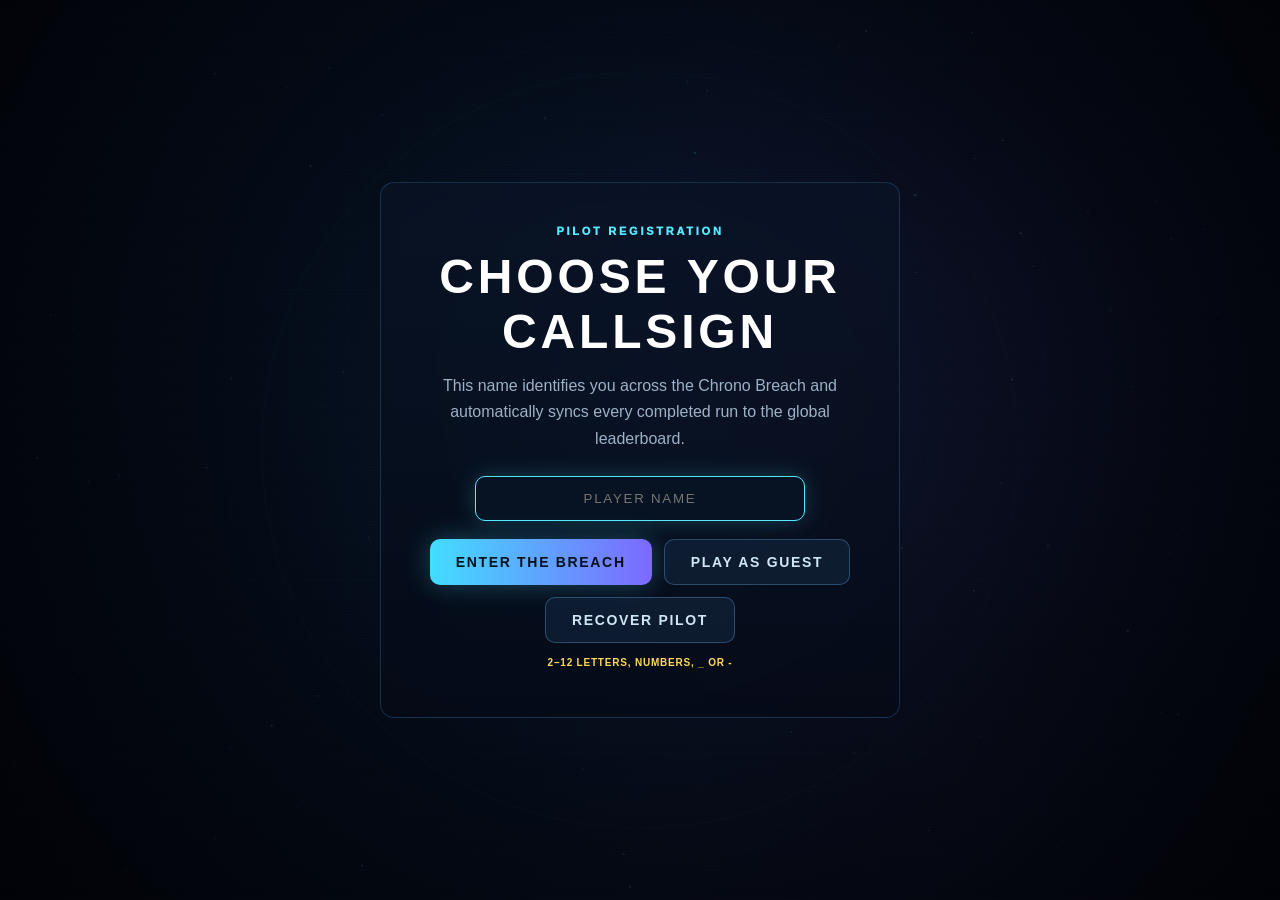
==== commit 324f84b2: "Restore dark sci-fi landing page with Impeccable design improvements" ====
--- a/index.html
+++ b/index.html
@@ -408,190 +408,113 @@
 @media(max-width:860px){.loadoutPanel{padding:20px 18px}.skillSlotGrid{grid-template-columns:1fr}.equippedShardSlots{grid-template-columns:1fr 1fr 1fr}.loadoutFooter{margin:18px -18px -20px;padding-left:18px;padding-right:18px;bottom:-20px}.loadoutTop{align-items:center}.loadoutGrid{grid-template-columns:repeat(2,minmax(0,1fr))}}
 @media(max-width:560px){.loadoutPanel{max-height:100vh;width:100vw;border-radius:0;padding:16px 12px}.loadoutGrid,.skillGrid{grid-template-columns:1fr}.equippedShardSlots{grid-template-columns:1fr}.loadoutFooter{margin:16px -12px -16px;padding:12px;bottom:-16px;flex-direction:column;align-items:stretch}.loadoutActions{justify-content:stretch}.loadoutActions .btn{flex:1}.loadoutTop{align-items:flex-start}.loadoutWallet{font-size:11px}}
 
-/* ==================== THE CHRONO PLATE — landing ==================== */
+/* ============ REFINED DARK SCI-FI LANDING (IMPECCABLE) ============ */
 #menu{
-  --cb-paper: #edeae2;
-  --cb-ink: #14161a;
-  --cb-red: #ba2614;
-  --cb-steel: #454d54;
-  --cb-line: rgba(20,22,26,.32);
-  --cb-line2: rgba(20,22,26,.13);
-  --cb-mono: 'Fragment Mono',ui-monospace,'Cascadia Mono',Consolas,monospace;
-  --cb-disp: 'Big Shoulders','Arial Narrow','Segoe UI',sans-serif;
-  overflow: auto;
-  padding: 12px;
-  background: var(--cb-paper);
-  color: var(--cb-ink);
-  font-variant-numeric: tabular-nums;
-  scrollbar-width: thin;
-  scrollbar-color: rgba(20,22,26,.4) transparent;
-}
-#menu ::selection{background:var(--cb-red);color:#f6f1e6}
-#menu :focus{outline:none}
-#menu :focus-visible{outline:2px solid var(--cb-red);outline-offset:2px}
-#menu::-webkit-scrollbar{width:10px;height:10px}
-#menu::-webkit-scrollbar-thumb{background:rgba(20,22,26,.32);border:3px solid var(--cb-paper)}
-#menu::-webkit-scrollbar-track{background:transparent}
-
-.plateShell{width:min(1560px,100%);min-height:100%;margin:auto;padding:clamp(14px,2.4vh,26px) clamp(18px,3.4vw,56px) clamp(10px,1.8vh,18px);display:flex;flex-direction:column}
-.mHead{display:flex;align-items:center;justify-content:space-between;gap:18px;flex-wrap:wrap;padding-bottom:12px;border-bottom:1.5px solid var(--cb-ink)}
-.mBrand{display:flex;align-items:baseline;gap:12px;min-width:0}
-.mBrand b{font-family:var(--cb-disp);font-weight:800;font-size:22px;line-height:1;letter-spacing:.04em;white-space:nowrap}
-.mBrand b .sl{color:var(--cb-red);font-weight:600}
-.mBrand small{font-family:var(--cb-mono);font-size:11px;letter-spacing:.04em;color:var(--cb-steel);white-space:nowrap}
-
-#menu .topbar{position:static;padding:0;display:flex;align-items:center;justify-content:flex-end;gap:0;min-width:0}
-#menu .pilot{display:flex;align-items:center;gap:10px;padding-right:16px;border-right:1px solid var(--cb-line);font-size:12px}
-#menu .pilot .av{width:32px;height:32px;border-radius:2px;background:var(--cb-ink);color:var(--cb-paper);font-family:var(--cb-disp);font-weight:800;font-size:16px;display:grid;place-items:center}
-#menu .pilot>span:last-child{display:grid;gap:2px;min-width:0}
-#menu .pilot small{display:block;font-family:var(--cb-mono);font-size:11px;letter-spacing:.04em;color:var(--cb-steel)}
-#menu .pilot b{display:block;max-width:280px;font-family:var(--cb-mono);font-weight:600;font-size:12px;letter-spacing:.03em;overflow:hidden;text-overflow:ellipsis;white-space:nowrap}
-#menu .titanBadge,#menu .paradoxBadge{border-radius:2px;font-family:var(--cb-mono);font-weight:600;text-shadow:none;font-size:11px}
-#menu .titanBadge{border-color:rgba(186,38,20,.55);background:rgba(186,38,20,.08);color:var(--cb-red)}
-#menu .paradoxBadge{border-color:var(--cb-line);background:none;color:var(--cb-ink)}
-#menu .resourceStrip{display:flex;align-items:center}
-#menu .cur{display:grid;gap:2px;min-width:80px;padding:0 14px;border:0;border-right:1px solid var(--cb-line);border-radius:0;background:none}
-#menu .cur small{font-family:var(--cb-mono);font-size:11px;letter-spacing:.04em;color:var(--cb-steel)}
-#menu .cur span{font-family:var(--cb-mono);font-size:13px;font-weight:600;color:var(--cb-ink)}
-#menu .gear{width:36px;height:36px;margin-left:14px;padding:0;border:1px solid var(--cb-line);border-radius:2px;background:none;color:var(--cb-ink);display:grid;place-items:center;cursor:pointer;transition:.15s}
-#menu .gear svg{width:16px;height:16px}
-#menu .gear:hover{border-color:var(--cb-ink);background:var(--cb-ink);color:var(--cb-paper)}
-
-.mMain{flex:1;display:grid;grid-template-columns:minmax(0,1.02fr) minmax(420px,.92fr);gap:clamp(30px,4vw,72px);align-items:center;padding:clamp(20px,3.6vh,48px) 0 clamp(14px,2.4vh,28px)}
-.wordmark{margin:0;font-family:var(--cb-disp);font-weight:800;font-size:clamp(58px,9.2vh,6rem);line-height:.85;letter-spacing:.004em;cursor:pointer}
-.wordmark span{display:block}
-.wordmark .sl{display:inline;color:var(--cb-red);font-weight:600}
-.tagline{display:flex;align-items:center;gap:14px;margin-top:clamp(14px,2.4vh,24px);font-family:var(--cb-mono);font-size:clamp(12px,1.5vh,13px);font-weight:600;letter-spacing:.04em;white-space:nowrap}
-.tagline::after{content:'';flex:1;height:1px;background:var(--cb-line);min-width:30px}
-.lede{max-width:58ch;margin:clamp(10px,1.8vh,16px) 0 0;font-family:var(--cb-mono);font-size:clamp(12px,1.6vh,13.5px);line-height:1.7;color:var(--cb-steel);letter-spacing:.01em}
-.lede b{font-weight:600;color:var(--cb-ink)}
-
-.calFields{display:grid;grid-template-columns:repeat(3,1fr);gap:1px;border:1px solid var(--cb-line);background:var(--cb-line);margin-top:clamp(16px,2.8vh,28px)}
-.calFields div{padding:10px 14px 11px;background:var(--cb-paper);min-width:0}
-.calFields small{display:block;font-family:var(--cb-mono);font-size:11px;letter-spacing:.04em;color:var(--cb-steel)}
-.calFields b{display:block;margin-top:4px;font-family:var(--cb-disp);font-weight:700;font-size:16px;line-height:1.1;letter-spacing:.04em;white-space:nowrap;overflow:hidden;text-overflow:ellipsis}
-
-.ctaRow{display:flex;align-items:stretch;gap:10px;margin-top:clamp(18px,3.2vh,30px);flex-wrap:wrap}
-.stampBtn{pointer-events:auto;display:inline-flex;align-items:center;justify-content:center;gap:12px;border:1px solid var(--cb-red);border-radius:2px;background:var(--cb-red);color:#f6f1e6;padding:0 clamp(18px,1.8vw,28px);min-height:56px;font-family:var(--cb-disp);font-weight:800;font-size:19px;letter-spacing:.04em;cursor:pointer;transition:background .15s ease,border-color .15s ease,transform .1s ease}
-.stampBtn svg{width:14px;height:14px;fill:currentColor;flex:none}
-.stampBtn:hover{background:#9e1f0e;border-color:#9e1f0e}
-.stampBtn:active{transform:translateY(1px)}
-
-.specBtn{pointer-events:auto;display:inline-flex;align-items:center;justify-content:center;gap:9px;border:1.5px solid var(--cb-ink);border-radius:2px;background:transparent;color:var(--cb-ink);padding:0 24px;min-height:56px;font-family:var(--cb-disp);font-weight:700;font-size:15px;letter-spacing:.04em;cursor:pointer;transition:.15s;position:relative}
-.specBtn:hover:not(:disabled){background:var(--cb-ink);color:var(--cb-paper)}
-.specBtn.ng:not(:disabled){border-color:var(--cb-red);color:var(--cb-red)}
-.specBtn.ng:hover:not(:disabled){background:var(--cb-red);color:#f6f1e6}
-#btnEndless:not(:disabled){border-color:var(--cb-red);color:var(--cb-red)}
-#btnEndless:not(:disabled):hover{background:var(--cb-red);color:#f6f1e6}
-#btnEndless:disabled{border:1px dashed var(--cb-line);color:var(--cb-steel);cursor:not-allowed}
-#btnEndless:disabled::after{content:'LOCKED';position:absolute;top:-7px;right:10px;padding:0 6px;background:var(--cb-paper);font-family:var(--cb-mono);font-size:11px;letter-spacing:.04em;color:var(--cb-steel)}
-#btnEndless.endlessReady:not(:disabled)::after{content:'TITAN BUILD';top:-7px;right:10px;border:1px solid rgba(186,38,20,.5);color:var(--cb-red);background:var(--cb-paper);padding:1px 6px;font-size:11px}
-
-.idxNav{display:flex;gap:26px;margin-top:clamp(14px,2.4vh,22px);flex-wrap:wrap}
-.idxNav button{padding:6px 0;border:0;border-bottom:1.5px solid transparent;background:none;cursor:pointer;font-family:var(--cb-mono);font-size:12px;font-weight:600;letter-spacing:.04em;color:var(--cb-steel);transition:.15s}
-.idxNav button:hover{color:var(--cb-ink);border-bottom-color:var(--cb-red)}
-
-.figPlate{position:relative;display:flex;flex-direction:column;margin:0;border:1px solid var(--cb-ink);outline:1px solid var(--cb-line);outline-offset:4px;background:var(--cb-paper)}
-.figHead{display:flex;justify-content:space-between;gap:12px;padding:10px 14px;border-bottom:1px solid var(--cb-ink);font-family:var(--cb-mono);font-size:12px;letter-spacing:.04em;color:var(--cb-steel)}
-.figHead b{font-weight:600;color:var(--cb-ink)}
-.figBody{flex:1;min-height:0;display:grid;background:var(--cb-paper)}
-
-.exploded{display:block;width:100%;max-height:min(56vh,470px);margin:auto;color:var(--cb-ink)}
-.exploded .pl{stroke:var(--cb-ink);fill:none;stroke-width:2.2;stroke-linejoin:miter;stroke-linecap:butt}
-.exploded .pl2{stroke:var(--cb-ink);fill:none;stroke-width:1.2;opacity:.65}
-.exploded .axis{stroke:var(--cb-ink);fill:none;stroke-width:1.2;opacity:.4;stroke-dasharray:12 5 2 5}
-.exploded .hatch{stroke:var(--cb-ink);stroke-width:1.0;opacity:.5}
-.exploded .lead{stroke:var(--cb-steel);stroke-width:1.2;fill:none;opacity:.9}
-.exploded .dnum{font-family:var(--cb-mono);font-size:16px;font-weight:700;fill:var(--cb-red);letter-spacing:.04em}
-.exploded .dlab{font-family:var(--cb-mono);font-size:15px;font-weight:700;fill:var(--cb-ink);letter-spacing:.04em}
-.exploded .dsub{font-family:var(--cb-mono);font-size:13px;fill:var(--cb-steel);letter-spacing:.02em}
-.exploded g.figRow{transition:opacity .18s ease;cursor:pointer}
-.exploded:hover g.figRow:not(:hover){opacity:.35}
-#coreHand line{stroke:var(--cb-red);stroke-width:2;stroke-linecap:round}
-#coreHand circle{fill:var(--cb-red)}
-.exploded .coreRed{transition:stroke .2s ease}
-.exploded.dilated .coreRed{stroke:var(--cb-red)}
-
-.figLegend{display:none;list-style:none;margin:0;padding:10px 14px 12px;border-top:1px solid var(--cb-line);grid-template-columns:1fr 1fr;gap:8px 18px}
-.figLegend li{font-family:var(--cb-mono);font-size:12px;letter-spacing:.03em;color:var(--cb-ink);white-space:nowrap;overflow:hidden;text-overflow:ellipsis}
-.figLegend li i{font-style:normal;color:var(--cb-red);font-weight:700;margin-right:7px}
-.figLegend li small{color:var(--cb-steel);font-size:12px;margin-left:6px}
-
-.console{border-top:1px solid var(--cb-ink)}
-.consoleFields{display:grid;grid-template-columns:1.15fr 1fr 1fr;gap:1px;background:var(--cb-line);border-bottom:1px solid var(--cb-line)}
-.consoleFields>div{background:var(--cb-paper);padding:9px 14px 10px;min-width:0}
-.consoleFields small{display:block;font-family:var(--cb-mono);font-size:11px;letter-spacing:.04em;color:var(--cb-steel)}
-.consoleFields b{display:block;margin-top:3px;font-family:var(--cb-mono);font-weight:600;font-size:13px;white-space:nowrap;overflow:hidden;text-overflow:ellipsis}
-.consoleFields .stab{grid-column:1/-1}
-.consoleFields .stab b{display:inline}
-.stabBar{display:block;height:4px;margin-top:7px;background:rgba(20,22,26,.15);border-radius:1px;overflow:hidden}
-.stabBar i{display:block;width:4%;height:100%;background:var(--cb-red)}
-
-.consoleBtns{display:grid;grid-template-columns:repeat(3,1fr);gap:1px;background:var(--cb-line);border-bottom:1px solid var(--cb-line)}
-.consoleBtns button{border:0;background:var(--cb-paper);padding:11px 14px 12px;text-align:left;cursor:pointer;transition:background .15s, color .15s;min-width:0}
-.consoleBtns button b{display:block;font-family:var(--cb-mono);font-weight:600;font-size:12px;letter-spacing:.04em;color:var(--cb-ink)}
-.consoleBtns button small{display:block;margin-top:3px;font-family:var(--cb-mono);font-size:11px;letter-spacing:.02em;color:var(--cb-steel)}
-.consoleBtns button:hover{background:#dfdbd1;outline:1px solid var(--cb-ink);outline-offset:-1px}
-.consoleBtns button:hover b{color:var(--cb-red)}
-.consoleBtns button:hover small{color:var(--cb-ink)}
-
-.intel{display:flex;gap:10px;align-items:baseline;padding:12px 14px;font-family:var(--cb-mono);font-size:12.5px;line-height:1.55;letter-spacing:.01em;color:var(--cb-steel)}
-.intel b{font-weight:700;letter-spacing:.04em;color:var(--cb-red);white-space:nowrap}
-
-.mFoot{display:flex;align-items:center;justify-content:space-between;gap:24px;border-top:1.5px solid var(--cb-ink);padding-top:12px;margin-top:auto}
-#menu .feats{display:flex;align-items:center;gap:clamp(14px,2vw,30px);margin:0;flex-wrap:nowrap;min-width:0}
-#menu .feat{display:flex;gap:9px;align-items:center;max-width:190px;min-width:0}
-#menu .feat .fi{width:26px;height:26px;flex:none;border:1px solid var(--cb-line);border-radius:2px;background:none;color:var(--cb-ink);display:grid;place-items:center}
-#menu .feat .fi svg{width:14px;height:14px}
-#menu .feat b{display:block;font-family:var(--cb-mono);font-weight:600;font-size:11px;letter-spacing:.03em;color:var(--cb-ink);white-space:nowrap;overflow:hidden;text-overflow:ellipsis}
-#menu .feat span{display:block;font-family:var(--cb-mono);font-size:12px;color:var(--cb-steel);white-space:nowrap;overflow:hidden;text-overflow:ellipsis;letter-spacing:.01em}
-.mFootNote{flex:none;font-family:var(--cb-mono);font-size:12px;letter-spacing:.03em;color:var(--cb-steel)}
-
-@media(prefers-reduced-motion:no-preference){
-  .exploded .draw{stroke-dasharray:1;stroke-dashoffset:1;animation:cbDraw .9s cubic-bezier(.22,.61,.36,1) forwards;animation-delay:var(--d,0s)}
-  @keyframes cbDraw{to{stroke-dashoffset:0}}
-}
-@media(max-width:1180px){
-  .mMain{grid-template-columns:minmax(0,1fr) minmax(340px,.82fr)}
-  #menu .feats .feat:nth-child(n+4){display:none}
-  .mFootNote{display:none}
-}
-@media(max-width:920px){
-  .mMain{grid-template-columns:1fr;gap:36px}
-  .figPlate{max-width:680px}
-}
-@media(max-width:820px){
-  .mHead{align-items:flex-start}
-  #menu .pilot b{max-width:150px}
-}
-@media(max-width:680px){
-  .mBrand small{display:none}
-  #menu .pilot{padding-right:10px}
-  #menu .cur{min-width:0;padding:0 10px}
-  .mMain{gap:30px}
-  .calFields{grid-template-columns:repeat(2,1fr)}
-  .calFields div:nth-child(2n){border-right:0}
-  .ctaRow{margin-top:20px}
-  .stampBtn{width:100%}
-  .specBtn{flex:1 1 44%}
-  .exploded .dnum,.exploded .dlab,.exploded .dsub,.exploded .lead{display:none}
-  .exploded{max-height:none}
-  .figLegend{display:grid}
-  .consoleFields{grid-template-columns:1fr 1fr}
-  .mFoot{flex-direction:column;align-items:flex-start;gap:10px}
-  #menu .feats{flex-wrap:wrap;gap:12px}
-  #menu .feat span{display:none}
-}
-@media(max-height:820px) and (min-width:921px){
-  .mMain{padding-top:14px;padding-bottom:12px;gap:clamp(24px,3vw,44px)}
-  .wordmark{font-size:clamp(52px,9.6vh,6rem)}
-  .tagline{margin-top:10px}
-  .lede{margin-top:8px;line-height:1.6}
-  .calFields{margin-top:12px}
-  .ctaRow{margin-top:14px}
-  .idxNav{margin-top:12px}
-  .exploded{max-height:min(46vh,400px)}
-  #menu .feat span{display:none}
+  overflow:auto;
+  background:linear-gradient(135deg,#02050c 0%,#061124 50%,#02060e 100%);
+  padding:clamp(14px,2.5vw,28px);
+}
+#menu.on{display:grid;place-items:stretch}
+.launchShell{position:relative;z-index:1;max-width:1380px;width:100%;margin:0 auto;display:flex;flex-direction:column;min-height:100%}
+.launchHeader{display:flex;align-items:center;justify-content:space-between;gap:20px;padding:12px 0 16px;border-bottom:1px solid rgba(87,233,255,.14)}
+.launchLogo{display:flex;align-items:center;gap:14px}
+.launchLogoMark{width:46px;height:46px;border-radius:10px;overflow:hidden;display:grid;place-items:center;border:1px solid rgba(87,233,255,.3);background:#061324}
+.launchLogoMark img{width:100%;height:100%;object-fit:contain}
+.launchLogoText b{font-size:15px;letter-spacing:.04em;color:#fff;display:block}
+.launchLogoText small{font-size:12px;color:#8eb3ce;display:block;margin-top:2px}
+.brandSlash{color:var(--cy);font-style:normal;margin:0 2px}
+#menu .topbar{display:flex;align-items:center;gap:12px}
+#menu .pilot{display:flex;align-items:center;gap:10px;padding-right:14px;border-right:1px solid rgba(87,233,255,.14)}
+#menu .pilot .av{width:32px;height:32px;border-radius:8px;background:linear-gradient(135deg,#57e9ff,#7d69ff);display:grid;place-items:center;font-size:13px;font-weight:900;color:#030d17}
+.pilotMeta small{font-size:11px;color:#8eb3ce;display:block}
+.pilotMeta b{font-size:13px;color:#fff;display:block}
+.resourceStrip{display:flex;align-items:center;gap:8px}
+#menu .cur{display:flex;flex-direction:column;gap:2px;min-width:82px;padding:6px 12px;border-radius:7px;background:rgba(6,18,34,.75);border:1px solid rgba(87,233,255,.2)}
+#menu .cur small{font-size:11px;color:#8eb3ce;font-weight:700}
+#menu .cur span b{font-size:12px;color:#fff;font-weight:800}
+#menu .cur.core small{color:#ffd85d}
+#menu .cur.core span b{color:#ffd85d}
+.gear{display:grid;place-items:center;width:38px;height:38px;border-radius:8px;background:rgba(6,18,34,.75);border:1px solid rgba(87,233,255,.25);color:#dff7ff;cursor:pointer;transition:.15s}
+.gear:hover{border-color:var(--cy);background:rgba(87,233,255,.1)}
+.launchMain{display:grid;grid-template-columns:minmax(0,1.35fr) minmax(330px,.85fr);gap:44px;align-items:center;padding:32px 0 28px;flex:1}
+.hero{position:relative;max-width:760px}
+.heroEyebrow{color:var(--cy);font-size:12px;font-weight:800;letter-spacing:.04em;margin-bottom:14px}
+.brandLockup{position:relative;display:flex;align-items:center;min-height:190px;margin-bottom:16px}
+.brandEmblem{position:absolute;left:-40px;top:50%;transform:translateY(-50%);width:240px;pointer-events:none;opacity:.82}
+.brandEmblem img{width:100%;height:auto;display:block}
+.brandCopy{position:relative;margin-left:clamp(170px,17vw,240px)}
+.brandKicker{color:var(--gd);font-size:12px;font-weight:900;letter-spacing:.04em;margin-bottom:6px}
+.brandTitle{margin:0;font-size:clamp(46px,6.2vw,86px);line-height:.86;font-weight:900;color:#fff;letter-spacing:-.02em}
+.brandTitle .brandSlash{color:var(--cy);font-style:normal}
+.brandSubline{color:#8eb3ce;font-size:12px;font-weight:800;letter-spacing:.04em;margin-top:8px}
+#menu .tagline{color:var(--gd);font-size:14px;font-weight:900;letter-spacing:.04em;margin:18px 0 10px}
+#menu .tag{color:#b3cde0;font-size:13px;line-height:1.65;max-width:640px;margin:0 0 24px}
+.heroActions{display:flex;align-items:stretch;gap:12px;flex-wrap:wrap;margin-bottom:24px}
+.heroActions .btn{min-height:54px;border-radius:8px;font-size:12px;font-weight:800;letter-spacing:.04em;display:inline-flex;align-items:center;cursor:pointer;border:0}
+.heroActions .playPrimary{background:linear-gradient(135deg,#57e9ff,#34b8ff);color:#021016;padding:10px 22px;gap:14px;min-width:260px}
+.heroActions .playPrimary:hover{background:linear-gradient(135deg,#7ef0ff,#57e9ff)}
+.playIcon{display:grid;place-items:center;width:32px;height:32px;border-radius:50%;background:#021016;color:#57e9ff;font-size:12px}
+.playCopy{display:flex;flex-direction:column;gap:2px;text-align:left}
+.playCopy small{font-size:11px;color:#063140;font-weight:800}
+.playCopy b{font-size:13px;color:#021016;font-weight:900}
+.heroActions .ghost{background:rgba(6,18,34,.75);color:#dff7ff;border:1px solid rgba(87,233,255,.3);padding:10px 20px}
+.heroActions .ghost:hover{border-color:var(--cy);background:rgba(87,233,255,.1)}
+.heroActions .ghost:disabled{opacity:.45;cursor:not-allowed}
+.secondaryNav{display:flex;gap:20px;flex-wrap:wrap}
+.secondaryNav button{background:none;border:0;padding:6px 0;color:#8eb3ce;font-size:12px;font-weight:800;letter-spacing:.04em;cursor:pointer;display:inline-flex;align-items:center;gap:6px}
+.secondaryNav button span{color:var(--cy)}
+.secondaryNav button:hover{color:#fff}
+.commandDeck{background:rgba(7,18,34,.88);border:1px solid rgba(87,233,255,.24);border-radius:12px;padding:22px}
+.deckHead{display:flex;justify-content:space-between;align-items:center;color:#8eb3ce;font-size:11px;font-weight:800}
+.netStatus{display:flex;align-items:center;gap:6px;color:#59ff9c}
+.statusDot{width:7px;height:7px;border-radius:50%;background:#59ff9c}
+.operationVisual{position:relative;height:100px;margin:14px -22px 12px;display:grid;place-items:center;overflow:hidden;background:linear-gradient(180deg,rgba(87,233,255,.05),rgba(4,10,21,.4))}
+.operationRing{position:relative;width:72px;height:72px;display:grid;place-items:center;border:1px solid rgba(87,233,255,.45);border-radius:50%;animation:ringPulse 3.5s ease-in-out infinite}
+@keyframes ringPulse{50%{transform:scale(1.04);filter:brightness(1.2)}}
+.operationRing::before,.operationRing::after{content:'';position:absolute;width:1px;height:90px;background:linear-gradient(transparent,rgba(87,233,255,.28),transparent)}
+.operationRing::after{transform:rotate(90deg)}
+.operationRing span{font-size:24px;color:var(--cy)}
+.operationScan{position:absolute;width:130px;height:130px;border:1px dashed rgba(167,108,255,.3);border-radius:50%;animation:deckSpin 16s linear infinite}
+@keyframes deckSpin{to{transform:rotate(360deg)}}
+.operationMeta small{font-size:11px;color:#8eb3ce;font-weight:800}
+.operationMeta h2{margin:4px 0 6px;font-size:20px;color:#fff;letter-spacing:.02em}
+.operationMeta p{margin:0;color:#8eb3ce;font-size:12px;line-height:1.5}
+.landingStats{display:grid;grid-template-columns:repeat(3,1fr);gap:1px;margin:16px 0;background:rgba(87,233,255,.14);border:1px solid rgba(87,233,255,.14);border-radius:6px;overflow:hidden}
+.landingStats>div{padding:10px;background:#050f1d}
+.landingStats small{font-size:11px;color:#8eb3ce;display:block}
+.landingStats b{font-size:12px;color:#fff;display:block;margin-top:4px}
+.landingStats .readyText{color:#59ff9c}
+.progressLabel{display:flex;justify-content:space-between;color:#8eb3ce;font-size:11px;font-weight:800;margin-bottom:6px}
+.progressLabel b{color:var(--cy)}
+.landingProgress{height:4px;background:#0c1d2e;border-radius:2px;overflow:hidden}
+.landingProgress i{display:block;width:0%;height:100%;background:linear-gradient(90deg,var(--cy),#a76cff)}
+.deckActions{display:grid;grid-template-columns:repeat(3,1fr);gap:8px;margin:16px 0 14px}
+.deckActions button{padding:10px 8px;border-radius:7px;background:rgba(6,18,34,.8);border:1px solid rgba(87,233,255,.2);color:#fff;cursor:pointer;display:flex;flex-direction:column;align-items:center;text-align:center;gap:3px}
+.deckActions button:hover{border-color:var(--cy);background:rgba(87,233,255,.12)}
+.deckActions span{color:var(--cy);font-size:14px}
+.deckActions b{font-size:11px;color:#fff}
+.deckActions small{font-size:11px;color:#8eb3ce}
+.combatTip{display:flex;gap:8px;padding-top:12px;border-top:1px solid rgba(87,233,255,.14);font-size:12px;line-height:1.5}
+.combatTip b{color:var(--gd);white-space:nowrap}
+.combatTip span{color:#8eb3ce}
+.featureRail{display:flex;align-items:center;justify-content:space-between;gap:20px;padding:16px 0 6px;border-top:1px solid rgba(87,233,255,.14)}
+#menu .feats{display:flex;gap:14px;flex-wrap:wrap}
+#menu .feat{display:flex;align-items:center;gap:8px;padding:6px 12px;border-radius:6px;background:rgba(6,18,34,.65);border:1px solid rgba(87,233,255,.14)}
+#menu .feat .fi{width:22px;height:22px;border-radius:4px;background:rgba(87,233,255,.1);display:grid;place-items:center}
+#menu .feat .fi svg{width:14px;height:14px;fill:var(--cy)}
+#menu .feat b{font-size:11px;color:#fff}
+#menu .feat span{font-size:12px;color:#8eb3ce}
+.launchFootnote{color:#8eb3ce;font-size:12px;font-weight:700}
+@media(max-width:1050px){.launchMain{grid-template-columns:1fr;gap:32px}.commandDeck{max-width:600px}}
+@media(max-width:640px){
+  .launchHeader{flex-direction:column;align-items:flex-start}
+  .brandLockup{min-height:160px}
+  .brandEmblem{width:160px;left:-20px}
+  .brandCopy{margin-left:120px}
+  .brandTitle{font-size:42px}
+  .heroActions{flex-direction:column}
+  .heroActions .btn{width:100%;justify-content:center}
+  .featureRail{flex-direction:column;align-items:flex-start}
 }
 
 /* ==================== FOUNDRY + LOADOUT COMMAND UI ==================== */
@@ -729,139 +652,107 @@
   </div>
 </div>
 <div id="menu" class="screen on">
-  <div class="plateShell">
-    <header class="mHead">
-      <div class="mBrand"><b>CHRONO<span class="sl">//</span>BREACH</b><small>TEMPORAL STRIKE DIRECTIVE · PLATE Nº CB-2 · V2.0</small></div>
+  <div class="launchShell">
+    <header class="launchHeader">
+      <div class="launchLogo">
+        <span class="launchLogoMark"><img src="/assets/branding/chrono-breach-icon-48-v1.png" width="48" height="48" alt="Chrono Breach"></span>
+        <div class="launchLogoText">
+          <b>CHRONO<span class="brandSlash">//</span>BREACH</b>
+          <small>LIVE COMBAT NETWORK · V2.0</small>
+        </div>
+      </div>
       <div class="topbar">
-        <div class="pilot"><span class="av" id="avInit">A</span><span><small>ACTIVE PILOT</small><b id="pilotTag">ANON</b></span></div>
+        <div class="pilot">
+          <span class="av" id="avInit">A</span>
+          <div class="pilotMeta">
+            <small>ACTIVE PILOT</small>
+            <b id="pilotTag">ANON</b>
+          </div>
+        </div>
         <div class="resourceStrip">
           <div class="cur"><small>CREDITS</small><span><b id="mCredits">0</b></span></div>
           <div class="cur"><small>SHARDS</small><span><b id="mShards">0</b></span></div>
           <div class="cur core"><small>TITAN CORES</small><span><b id="mCores">0</b></span></div>
         </div>
-        <button class="gear" id="gearBtn" type="button" aria-label="Open settings"><svg viewBox="0 0 24 24" fill="none" stroke="currentColor" stroke-width="1.7" stroke-linecap="round"><path d="M4 7h16M4 12h16M4 17h16"/><circle cx="9" cy="7" r="2.1" fill="var(--cb-paper)"/><circle cx="15" cy="12" r="2.1" fill="var(--cb-paper)"/><circle cx="7" cy="17" r="2.1" fill="var(--cb-paper)"/></svg></button>
+        <button class="gear" id="gearBtn" type="button" aria-label="Open settings">
+          <svg viewBox="0 0 24 24" fill="none" stroke="currentColor" stroke-width="1.8" stroke-linecap="round" width="18" height="18"><path d="M4 7h16M4 12h16M4 17h16"/><circle cx="9" cy="7" r="2.2" fill="#061220"/><circle cx="15" cy="12" r="2.2" fill="#061220"/><circle cx="7" cy="17" r="2.2" fill="#061220"/></svg>
+        </button>
       </div>
     </header>
 
-    <main class="mMain">
-      <section class="titleCol">
-        <h1 class="wordmark" data-dilate aria-label="Chrono Breach V2"><span>CHRONO<i class="sl">//</i></span><span>BREACH</span></h1>
+    <main class="launchMain">
+      <section class="hero">
+        <div class="heroEyebrow">ONLINE ARENA ROGUELITE · V2.0</div>
+        <div class="brandLockup">
+          <div class="brandEmblem" aria-hidden="true">
+            <img src="/assets/branding/chrono-breach-icon-512-v1.png" width="512" height="512" alt="" decoding="async" fetchpriority="high">
+          </div>
+          <div class="brandCopy">
+            <div class="brandKicker">TEMPORAL STRIKE DIRECTIVE</div>
+            <h1 class="brandTitle" aria-label="Chrono Breach"><span>CHRONO</span><i class="brandSlash">//</i><span>BREACH</span></h1>
+            <div class="brandSubline">TEMPORAL SCI-FI ACTION</div>
+          </div>
+        </div>
         <div class="tagline">BEND TIME. BREAK LIMITS. SURVIVE THE BREACH.</div>
-        <p class="lede">A high-speed arena roguelite engineered with browser-native APIs. Dash through projectile swarms, reflect attacks, slow time, evolve your vessel across <b>05 power tiers</b>, and defeat massive boss encounters across <b>05 sectors</b>.</p>
-        <div class="calFields">
-          <div><small>CLASS</small><b>ARENA ROGUELITE</b></div>
-          <div><small>CAMPAIGN</small><b>05 SECTORS · 06 BOSSES</b></div>
-          <div><small>BUILD SYSTEM</small><b>26 UPGRADES · 04 RARITIES</b></div>
-          <div><small>SHIP</small><b>05 EVOLUTION TIERS</b></div>
-          <div><small>HANGAR</small><b>16 MODULES · 08 SHARDS</b></div>
-          <div><small>RECORDS</small><b>OFFLINE + CLOUD</b></div>
+        <p class="tag">A high-speed arena roguelite engineered with browser-native APIs. Dash through projectile swarms, reflect attacks, slow time, evolve your vessel across 05 power tiers, and defeat massive boss encounters across 05 sectors.</p>
+        <div class="heroActions">
+          <button class="btn playPrimary" id="btnPlay">
+            <span class="playIcon" aria-hidden="true">▶</span>
+            <span class="playCopy"><small>BEGIN OPERATION</small><b>ENTER THE BREACH</b></span>
+          </button>
+          <button class="btn ghost endlessLandingBtn" id="btnEndless" disabled title="Defeat Chronos Titan to unlock Endless Mode">ENDLESS MODE</button>
+          <button class="btn ghost" id="btnNGPlus" style="display:none">NEW GAME+</button>
         </div>
-        <div class="ctaRow">
-          <button class="stampBtn" id="btnPlay"><svg viewBox="0 0 24 24" aria-hidden="true"><path d="M7 4.5 19 12 7 19.5Z"/></svg><span>ENTER THE BREACH</span></button>
-          <button class="specBtn endlessLandingBtn" id="btnEndless" disabled title="Defeat Chronos Titan to unlock Endless Mode">ENDLESS MODE</button>
-          <button class="specBtn ng" id="btnNGPlus" style="display:none">NEW GAME+</button>
-        </div>
-        <nav class="idxNav" aria-label="Landing navigation">
-          <button id="btnMap">SECTOR MAP</button>
-          <button id="btnLb">LEADERBOARD</button>
-          <button id="btnHow">HOW TO PLAY</button>
+        <nav class="secondaryNav" aria-label="Quick navigation">
+          <button id="btnMap"><span>01</span> SECTOR MAP</button>
+          <button id="btnLb"><span>02</span> LEADERBOARD</button>
+          <button id="btnHow"><span>03</span> HOW TO PLAY</button>
         </nav>
       </section>
 
-      <figure class="figPlate">
-        <div class="figHead"><span><b>FIG. 1</b> — FIGHTER, STANDARD CONFIGURATION — EXPLODED VIEW</span><span>NOT TO SCALE</span></div>
-        <div class="figBody">
-          <svg class="exploded" viewBox="20 0 720 590" aria-label="Exploded technical diagram of the pilot ship with its labeled combat systems">
-            <path class="axis draw" style="--d:.05s" pathLength="1" d="M240 18 V572"/>
-            <!-- 01 CHRONO CORE -->
-            <g class="figRow" data-dilate>
-              <circle class="pl coreRed draw" style="--d:.1s" pathLength="1" cx="240" cy="84" r="46"/>
-              <circle class="pl2" cx="240" cy="84" r="41" stroke-width="7" stroke-dasharray="1.2 3.093"/>
-              <circle class="pl2 draw" style="--d:.18s" pathLength="1" cx="240" cy="84" r="30"/>
-              <circle cx="240" cy="84" r="5.5" fill="currentColor"/>
-              <g id="coreHand"><line x1="240" y1="84" x2="240" y2="51"/><line x1="240" y1="84" x2="240" y2="94" stroke-width="1.4"/><circle cx="240" cy="84" r="2.6"/></g>
-              <path class="lead" d="M286 84 L392 58 H397"/>
-              <text class="dnum" x="403" y="54">01</text><text class="dlab" x="429" y="54">CHRONO CORE</text>
-              <text class="dsub" x="429" y="72">TIME SKILLS [Q] · HOVER TO DILATE</text>
-            </g>
-            <!-- 02 HULL PLATE -->
-            <g class="figRow">
-              <path class="axis" d="M138 242 H342"/>
-              <path class="pl draw" style="--d:.22s" pathLength="1" d="M240 168 L258 199 L288 216 L322 260 L322 277 L296 299 L262 313 L240 317 L218 313 L184 299 L158 277 L158 260 L192 216 L222 199 Z"/>
-              <path class="pl2" d="M240 168 L258 199 L288 216 L322 260 L322 277 L296 299 L262 313 L240 317 L218 313 L184 299 L158 277 L158 260 L192 216 L222 199 Z" transform="translate(240 242.5) scale(.8) translate(-240 -242.5)"/>
-              <g class="hatch"><path d="M224 300l10 10M232 298l10 10M240 296l10 10M248 294l10 10"/></g>
-              <path class="lead" d="M322 268 L392 214 H397"/>
-              <text class="dnum" x="403" y="210">02</text><text class="dlab" x="429" y="210">HULL PLATE</text>
-              <text class="dsub" x="429" y="228">EVOLVES THROUGH 5 TIERS — SCOUT TO APEX</text>
-            </g>
-            <!-- 03 PRIMARY ARRAY -->
-            <g class="figRow">
-              <path class="axis" d="M186 398 H294"/>
-              <rect class="pl draw" style="--d:.34s" pathLength="1" x="218" y="391" width="44" height="14"/>
-              <rect class="pl draw" style="--d:.38s" pathLength="1" x="204" y="365" width="13" height="52"/>
-              <rect class="pl draw" style="--d:.42s" pathLength="1" x="263" y="365" width="13" height="52"/>
-              <path class="pl2" d="M204 371h13M263 371h13M204 411h13M263 411h13"/>
-              <path class="lead" d="M276 384 L392 328 H397"/>
-              <text class="dnum" x="403" y="324">03</text><text class="dlab" x="429" y="324">PRIMARY ARRAY</text>
-              <text class="dsub" x="429" y="342">SUSTAINED FIRE — HOLD LMB</text>
-            </g>
-            <!-- 04 PHASE VANES -->
-            <g class="figRow">
-              <path class="pl draw" style="--d:.48s" pathLength="1" d="M240 456 L190 482 L240 488 Z"/>
-              <path class="pl draw" style="--d:.52s" pathLength="1" d="M240 456 L290 482 L240 488 Z"/>
-              <path class="pl2" d="M240 463 L206 481 L240 485 Z M240 463 L274 481 L240 485 Z"/>
-              <path class="lead" d="M290 478 L392 422 H397"/>
-              <text class="dnum" x="403" y="418">04</text><text class="dlab" x="429" y="418">PHASE VANES</text>
-              <text class="dsub" x="429" y="436">PHASE DASH — SPACE</text>
-            </g>
-            <!-- 05 TACTICAL BAY -->
-            <g class="figRow">
-              <rect class="pl draw" style="--d:.58s" pathLength="1" x="206" y="512" width="68" height="27"/>
-              <rect class="pl2" x="216" y="519" width="14" height="13"/>
-              <rect class="pl2" x="236" y="519" width="14" height="13"/>
-              <rect class="pl2" x="256" y="519" width="14" height="13"/>
-              <path class="lead" d="M274 525 L392 488 H397"/>
-              <text class="dnum" x="403" y="484">05</text><text class="dlab" x="429" y="484">TACTICAL BAY</text>
-              <text class="dsub" x="429" y="502">PARRY · PULSE · BURST · BLINK — E</text>
-            </g>
-            <!-- 06 DRIVE NOZZLE -->
-            <g class="figRow">
-              <path class="pl draw" style="--d:.64s" pathLength="1" d="M224 556 H256 L250 582 H230 Z"/>
-              <path class="pl2" d="M232 561 H248 L244 577 H236 Z"/>
-              <path class="lead" d="M256 569 L392 550 H397"/>
-              <text class="dnum" x="403" y="546">06</text><text class="dlab" x="429" y="546">DRIVE NOZZLE</text>
-              <text class="dsub" x="429" y="564">EVASIVE THRUST</text>
-            </g>
-          </svg>
-          <ul class="figLegend">
-            <li><i>01</i>CHRONO CORE<small>[Q]</small></li>
-            <li><i>02</i>HULL PLATE<small>5 TIERS</small></li>
-            <li><i>03</i>PRIMARY ARRAY<small>LMB</small></li>
-            <li><i>04</i>PHASE VANES<small>SPACE</small></li>
-            <li><i>05</i>TACTICAL BAY<small>E</small></li>
-            <li><i>06</i>DRIVE NOZZLE<small>THRUST</small></li>
-          </ul>
+      <aside class="commandDeck">
+        <div class="deckHead">
+          <span>ACTIVE OPERATION</span>
+          <span class="netStatus"><i class="statusDot" aria-hidden="true"></i> NETWORK ONLINE</span>
         </div>
-        <div class="console">
-          <div class="consoleFields">
-            <div><small>CURRENT FRONT</small><b id="landingOperation">OUTER RIM</b></div>
-            <div><small>BEST SCORE</small><b id="landingBest">0</b></div>
-            <div><small>SECTOR ACCESS</small><b id="landingSector">01 / 05</b></div>
-            <div class="stab"><small>CAMPAIGN STABILITY <b id="landingProgressText">0%</b></small><span class="stabBar"><i id="landingProgressBar"></i></span></div>
-          </div>
-          <div class="consoleBtns">
-            <button id="btnLoadout"><b>LOADOUT</b><small>Skills &amp; shards</small></button>
-            <button id="btnShop"><b>UPGRADES</b><small>Permanent systems</small></button>
-            <button id="btnSettings"><b>SETTINGS</b><small>Game &amp; cloud</small></button>
-          </div>
-          <div class="intel"><b>COMBAT INTEL</b><span>Hold LMB to sustain fire. Dash through incoming enemy fire to evade damage.</span></div>
+        <div class="operationVisual" aria-hidden="true">
+          <div class="operationRing"><span>⌁</span></div>
+          <div class="operationScan"></div>
         </div>
-      </figure>
+        <div class="operationMeta">
+          <small>CURRENT FRONT</small>
+          <h2 id="landingOperation">OUTER RIM</h2>
+          <p>Hostile temporal signatures detected. Configure your ship systems before deployment.</p>
+        </div>
+        <div class="landingStats">
+          <div><small>BEST SCORE</small><b id="landingBest">0</b></div>
+          <div><small>SECTOR ACCESS</small><b id="landingSector">01 / 05</b></div>
+          <div><small>STATUS</small><b class="readyText">READY</b></div>
+        </div>
+        <div class="progressLabel">
+          <span>CAMPAIGN STABILITY</span>
+          <b id="landingProgressText">0%</b>
+        </div>
+        <div class="landingProgress"><i id="landingProgressBar"></i></div>
+        <div class="deckActions">
+          <button id="btnLoadout"><span>◇</span><b>LOADOUT</b><small>Skills &amp; shards</small></button>
+          <button id="btnShop"><span>⌃</span><b>UPGRADES</b><small>Permanent systems</small></button>
+          <button id="btnSettings"><span>⚙</span><b>SETTINGS</b><small>Game &amp; cloud</small></button>
+        </div>
+        <div class="combatTip">
+          <b>COMBAT INTEL</b>
+          <span>Hold LMB to sustain fire. Dash through incoming enemy fire to evade damage.</span>
+        </div>
+      </aside>
     </main>
 
-    <footer class="mFoot"><div class="feats" id="feats"></div><div class="mFootNote">© TEMPORAL OPERATIONS // ALL SYSTEMS NOMINAL</div></footer>
+    <footer class="featureRail">
+      <div class="feats" id="feats"></div>
+      <div class="launchFootnote">© TEMPORAL OPERATIONS // ALL SYSTEMS NOMINAL</div>
+    </footer>
   </div>
 </div>
+
 <!-- ==================== SECTOR MAP ==================== -->
 <div id="smap" class="screen dim">
   <div class="panel glass">
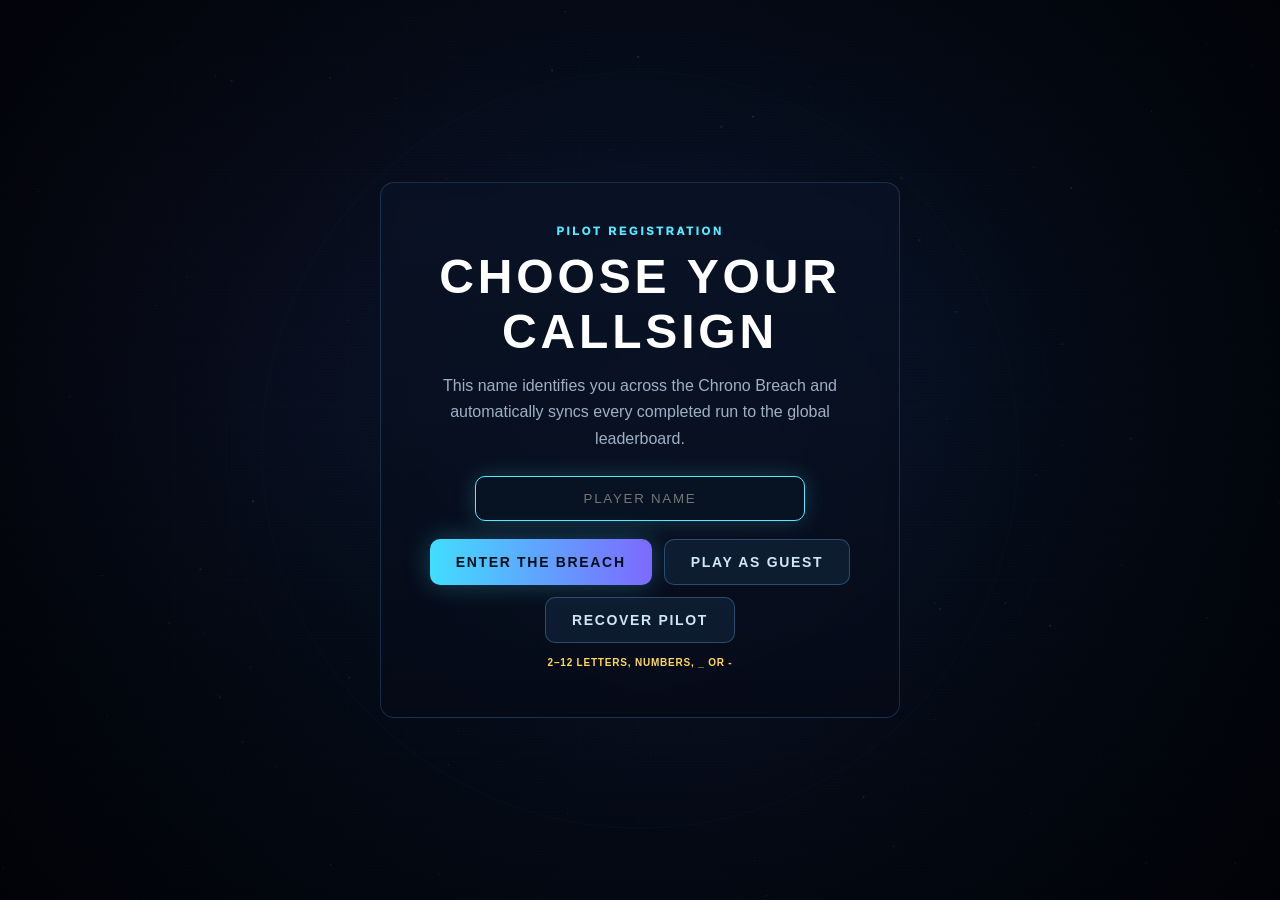
==== commit 8140fbfd: "fix(landing): resolve P0 tutorial trap, consolidate navigation, and activate loaded fonts" ====
--- a/index.html
+++ b/index.html
@@ -410,63 +410,67 @@
 
 /* ============ REFINED DARK SCI-FI LANDING (IMPECCABLE) ============ */
 #menu{
+  --cb-font-display: 'Big Shoulders', -apple-system, BlinkMacSystemFont, 'Segoe UI', sans-serif;
+  --cb-font-mono: 'Fragment Mono', 'SF Mono', Consolas, monospace;
+  font-family: var(--cb-font-mono);
   overflow:auto;
   background:linear-gradient(135deg,#02050c 0%,#061124 50%,#02060e 100%);
   padding:clamp(14px,2.5vw,28px);
 }
 #menu.on{display:grid;place-items:stretch}
+#menu button:focus-visible,#menu a:focus-visible{outline:2px solid var(--cy);outline-offset:2px}
 .launchShell{position:relative;z-index:1;max-width:1380px;width:100%;margin:0 auto;display:flex;flex-direction:column;min-height:100%}
 .launchHeader{display:flex;align-items:center;justify-content:space-between;gap:20px;padding:12px 0 16px;border-bottom:1px solid rgba(87,233,255,.14)}
 .launchLogo{display:flex;align-items:center;gap:14px}
 .launchLogoMark{width:46px;height:46px;border-radius:10px;overflow:hidden;display:grid;place-items:center;border:1px solid rgba(87,233,255,.3);background:#061324}
 .launchLogoMark img{width:100%;height:100%;object-fit:contain}
-.launchLogoText b{font-size:15px;letter-spacing:.04em;color:#fff;display:block}
-.launchLogoText small{font-size:12px;color:#8eb3ce;display:block;margin-top:2px}
+.launchLogoText b{font-family:var(--cb-font-display);font-size:16px;font-weight:800;letter-spacing:.04em;color:#fff;display:block}
+.launchLogoText small{font-family:var(--cb-font-mono);font-size:12px;color:#8eb3ce;display:block;margin-top:2px}
 .brandSlash{color:var(--cy);font-style:normal;margin:0 2px}
 #menu .topbar{display:flex;align-items:center;gap:12px}
 #menu .pilot{display:flex;align-items:center;gap:10px;padding-right:14px;border-right:1px solid rgba(87,233,255,.14)}
-#menu .pilot .av{width:32px;height:32px;border-radius:8px;background:linear-gradient(135deg,#57e9ff,#7d69ff);display:grid;place-items:center;font-size:13px;font-weight:900;color:#030d17}
-.pilotMeta small{font-size:11px;color:#8eb3ce;display:block}
-.pilotMeta b{font-size:13px;color:#fff;display:block}
+#menu .pilot .av{width:32px;height:32px;border-radius:8px;background:linear-gradient(135deg,#57e9ff,#7d69ff);display:grid;place-items:center;font-size:13px;font-weight:900;color:#030d17;font-family:var(--cb-font-display)}
+.pilotMeta small{font-family:var(--cb-font-mono);font-size:11px;color:#8eb3ce;display:block}
+.pilotMeta b{font-family:var(--cb-font-mono);font-size:13px;color:#fff;display:block}
 .resourceStrip{display:flex;align-items:center;gap:8px}
-#menu .cur{display:flex;flex-direction:column;gap:2px;min-width:82px;padding:6px 12px;border-radius:7px;background:rgba(6,18,34,.75);border:1px solid rgba(87,233,255,.2)}
+#menu .cur{display:flex;flex-direction:column;gap:2px;min-width:82px;padding:6px 12px;border-radius:7px;background:rgba(6,18,34,.75);border:1px solid rgba(87,233,255,.2);font-family:var(--cb-font-mono)}
 #menu .cur small{font-size:11px;color:#8eb3ce;font-weight:700}
 #menu .cur span b{font-size:12px;color:#fff;font-weight:800}
 #menu .cur.core small{color:#ffd85d}
 #menu .cur.core span b{color:#ffd85d}
-.gear{display:grid;place-items:center;width:38px;height:38px;border-radius:8px;background:rgba(6,18,34,.75);border:1px solid rgba(87,233,255,.25);color:#dff7ff;cursor:pointer;transition:.15s}
+.gear{display:grid;place-items:center;width:44px;height:44px;min-width:44px;min-height:44px;border-radius:8px;background:rgba(6,18,34,.75);border:1px solid rgba(87,233,255,.25);color:#dff7ff;cursor:pointer;transition:.15s}
 .gear:hover{border-color:var(--cy);background:rgba(87,233,255,.1)}
 .launchMain{display:grid;grid-template-columns:minmax(0,1.35fr) minmax(330px,.85fr);gap:44px;align-items:center;padding:32px 0 28px;flex:1}
 .hero{position:relative;max-width:760px}
-.heroEyebrow{color:var(--cy);font-size:12px;font-weight:800;letter-spacing:.04em;margin-bottom:14px}
+.heroEyebrow{font-family:var(--cb-font-mono);color:var(--cy);font-size:12px;font-weight:800;letter-spacing:.04em;margin-bottom:14px}
 .brandLockup{position:relative;display:flex;align-items:center;min-height:190px;margin-bottom:16px}
 .brandEmblem{position:absolute;left:-40px;top:50%;transform:translateY(-50%);width:240px;pointer-events:none;opacity:.82}
 .brandEmblem img{width:100%;height:auto;display:block}
 .brandCopy{position:relative;margin-left:clamp(170px,17vw,240px)}
-.brandKicker{color:var(--gd);font-size:12px;font-weight:900;letter-spacing:.04em;margin-bottom:6px}
-.brandTitle{margin:0;font-size:clamp(46px,6.2vw,86px);line-height:.86;font-weight:900;color:#fff;letter-spacing:-.02em}
+.brandKicker{font-family:var(--cb-font-mono);color:var(--gd);font-size:12px;font-weight:900;letter-spacing:.04em;margin-bottom:6px}
+.brandTitle{font-family:var(--cb-font-display);margin:0;font-size:clamp(50px,6.8vw,92px);line-height:.86;font-weight:900;color:#fff;letter-spacing:.02em}
 .brandTitle .brandSlash{color:var(--cy);font-style:normal}
-.brandSubline{color:#8eb3ce;font-size:12px;font-weight:800;letter-spacing:.04em;margin-top:8px}
-#menu .tagline{color:var(--gd);font-size:14px;font-weight:900;letter-spacing:.04em;margin:18px 0 10px}
+.brandSubline{font-family:var(--cb-font-mono);color:#8eb3ce;font-size:12px;font-weight:800;letter-spacing:.04em;margin-top:8px}
+#menu .tagline{font-family:var(--cb-font-display);color:var(--gd);font-size:15px;font-weight:800;letter-spacing:.04em;margin:18px 0 10px}
 #menu .tag{color:#b3cde0;font-size:13px;line-height:1.65;max-width:640px;margin:0 0 24px}
 .heroActions{display:flex;align-items:stretch;gap:12px;flex-wrap:wrap;margin-bottom:24px}
-.heroActions .btn{min-height:54px;border-radius:8px;font-size:12px;font-weight:800;letter-spacing:.04em;display:inline-flex;align-items:center;cursor:pointer;border:0}
-.heroActions .playPrimary{background:linear-gradient(135deg,#57e9ff,#34b8ff);color:#021016;padding:10px 22px;gap:14px;min-width:260px}
+.heroActions .btn{min-height:54px;border-radius:8px;font-size:12px;font-weight:800;letter-spacing:.04em;display:inline-flex;align-items:center;cursor:pointer;border:0;box-shadow:none}
+.heroActions .playPrimary{background:linear-gradient(135deg,#57e9ff,#34b8ff);color:#021016;padding:10px 22px;gap:14px;min-width:260px;box-shadow:none}
 .heroActions .playPrimary:hover{background:linear-gradient(135deg,#7ef0ff,#57e9ff)}
 .playIcon{display:grid;place-items:center;width:32px;height:32px;border-radius:50%;background:#021016;color:#57e9ff;font-size:12px}
 .playCopy{display:flex;flex-direction:column;gap:2px;text-align:left}
-.playCopy small{font-size:11px;color:#063140;font-weight:800}
-.playCopy b{font-size:13px;color:#021016;font-weight:900}
-.heroActions .ghost{background:rgba(6,18,34,.75);color:#dff7ff;border:1px solid rgba(87,233,255,.3);padding:10px 20px}
+.playCopy small{font-family:var(--cb-font-mono);font-size:11px;color:#063140;font-weight:800}
+.playCopy b{font-family:var(--cb-font-display);font-size:15px;color:#021016;font-weight:900;letter-spacing:.03em}
+.heroActions .ghost{background:rgba(6,18,34,.75);color:#dff7ff;border:1px solid rgba(87,233,255,.3);padding:10px 20px;font-family:var(--cb-font-display);font-size:14px;font-weight:800;letter-spacing:.04em;box-shadow:none}
 .heroActions .ghost:hover{border-color:var(--cy);background:rgba(87,233,255,.1)}
 .heroActions .ghost:disabled{opacity:.45;cursor:not-allowed}
-.secondaryNav{display:flex;gap:20px;flex-wrap:wrap}
-.secondaryNav button{background:none;border:0;padding:6px 0;color:#8eb3ce;font-size:12px;font-weight:800;letter-spacing:.04em;cursor:pointer;display:inline-flex;align-items:center;gap:6px}
-.secondaryNav button span{color:var(--cy)}
-.secondaryNav button:hover{color:#fff}
+.secondaryNav{display:flex;gap:12px;flex-wrap:wrap}
+.secondaryNav button{font-family:var(--cb-font-mono);background:rgba(6,18,34,.65);border:1px solid rgba(87,233,255,.2);border-radius:7px;min-height:44px;padding:8px 16px;color:#8eb3ce;font-size:12px;font-weight:800;letter-spacing:.04em;cursor:pointer;display:inline-flex;align-items:center;gap:8px;transition:.15s ease}
+.secondaryNav button span{color:var(--cy);font-weight:900}
+.secondaryNav button:hover{color:#fff;background:rgba(87,233,255,.1);border-color:var(--cy)}
 .commandDeck{background:rgba(7,18,34,.88);border:1px solid rgba(87,233,255,.24);border-radius:12px;padding:22px}
-.deckHead{display:flex;justify-content:space-between;align-items:center;color:#8eb3ce;font-size:11px;font-weight:800}
-.netStatus{display:flex;align-items:center;gap:6px;color:#59ff9c}
+.deckHead{display:flex;justify-content:space-between;align-items:center;color:#8eb3ce;font-size:11px;font-weight:800;font-family:var(--cb-font-mono)}
+.netStatus{display:flex;align-items:center;gap:6px;color:#59ff9c;font-family:var(--cb-font-mono)}
 .statusDot{width:7px;height:7px;border-radius:50%;background:#59ff9c}
 .operationVisual{position:relative;height:100px;margin:14px -22px 12px;display:grid;place-items:center;overflow:hidden;background:linear-gradient(180deg,rgba(87,233,255,.05),rgba(4,10,21,.4))}
 .operationRing{position:relative;width:72px;height:72px;display:grid;place-items:center;border:1px solid rgba(87,233,255,.45);border-radius:50%;animation:ringPulse 3.5s ease-in-out infinite}
@@ -476,35 +480,38 @@
 .operationRing span{font-size:24px;color:var(--cy)}
 .operationScan{position:absolute;width:130px;height:130px;border:1px dashed rgba(167,108,255,.3);border-radius:50%;animation:deckSpin 16s linear infinite}
 @keyframes deckSpin{to{transform:rotate(360deg)}}
-.operationMeta small{font-size:11px;color:#8eb3ce;font-weight:800}
-.operationMeta h2{margin:4px 0 6px;font-size:20px;color:#fff;letter-spacing:.02em}
+.operationMeta small{font-family:var(--cb-font-mono);font-size:11px;color:#8eb3ce;font-weight:800}
+.operationMeta h2{font-family:var(--cb-font-display);margin:4px 0 6px;font-size:22px;color:#fff;letter-spacing:.03em;font-weight:800}
 .operationMeta p{margin:0;color:#8eb3ce;font-size:12px;line-height:1.5}
 .landingStats{display:grid;grid-template-columns:repeat(3,1fr);gap:1px;margin:16px 0;background:rgba(87,233,255,.14);border:1px solid rgba(87,233,255,.14);border-radius:6px;overflow:hidden}
 .landingStats>div{padding:10px;background:#050f1d}
-.landingStats small{font-size:11px;color:#8eb3ce;display:block}
-.landingStats b{font-size:12px;color:#fff;display:block;margin-top:4px}
+.landingStats small{font-family:var(--cb-font-mono);font-size:11px;color:#8eb3ce;display:block}
+.landingStats b{font-family:var(--cb-font-display);font-size:14px;font-weight:800;color:#fff;display:block;margin-top:4px;letter-spacing:.02em}
 .landingStats .readyText{color:#59ff9c}
-.progressLabel{display:flex;justify-content:space-between;color:#8eb3ce;font-size:11px;font-weight:800;margin-bottom:6px}
+.progressLabel{font-family:var(--cb-font-mono);display:flex;justify-content:space-between;color:#8eb3ce;font-size:11px;font-weight:800;margin-bottom:6px}
 .progressLabel b{color:var(--cy)}
 .landingProgress{height:4px;background:#0c1d2e;border-radius:2px;overflow:hidden}
 .landingProgress i{display:block;width:0%;height:100%;background:linear-gradient(90deg,var(--cy),#a76cff)}
 .deckActions{display:grid;grid-template-columns:repeat(3,1fr);gap:8px;margin:16px 0 14px}
-.deckActions button{padding:10px 8px;border-radius:7px;background:rgba(6,18,34,.8);border:1px solid rgba(87,233,255,.2);color:#fff;cursor:pointer;display:flex;flex-direction:column;align-items:center;text-align:center;gap:3px}
+.deckActions button{padding:10px 8px;border-radius:7px;background:rgba(6,18,34,.8);border:1px solid rgba(87,233,255,.2);color:#fff;cursor:pointer;display:flex;flex-direction:column;align-items:center;text-align:center;gap:3px;transition:.15s}
 .deckActions button:hover{border-color:var(--cy);background:rgba(87,233,255,.12)}
 .deckActions span{color:var(--cy);font-size:14px}
-.deckActions b{font-size:11px;color:#fff}
-.deckActions small{font-size:11px;color:#8eb3ce}
-.combatTip{display:flex;gap:8px;padding-top:12px;border-top:1px solid rgba(87,233,255,.14);font-size:12px;line-height:1.5}
+.deckActions b{font-family:var(--cb-font-display);font-size:13px;font-weight:800;letter-spacing:.03em;color:#fff}
+.deckActions small{font-family:var(--cb-font-mono);font-size:11px;color:#8eb3ce}
+.combatTip{font-family:var(--cb-font-mono);display:flex;gap:8px;padding-top:12px;border-top:1px solid rgba(87,233,255,.14);font-size:12px;line-height:1.5}
 .combatTip b{color:var(--gd);white-space:nowrap}
 .combatTip span{color:#8eb3ce}
-.featureRail{display:flex;align-items:center;justify-content:space-between;gap:20px;padding:16px 0 6px;border-top:1px solid rgba(87,233,255,.14)}
+.featureRail{font-family:var(--cb-font-mono);display:flex;align-items:center;justify-content:space-between;gap:20px;padding:16px 0 6px;border-top:1px solid rgba(87,233,255,.14)}
 #menu .feats{display:flex;gap:14px;flex-wrap:wrap}
 #menu .feat{display:flex;align-items:center;gap:8px;padding:6px 12px;border-radius:6px;background:rgba(6,18,34,.65);border:1px solid rgba(87,233,255,.14)}
 #menu .feat .fi{width:22px;height:22px;border-radius:4px;background:rgba(87,233,255,.1);display:grid;place-items:center}
 #menu .feat .fi svg{width:14px;height:14px;fill:var(--cy)}
 #menu .feat b{font-size:11px;color:#fff}
 #menu .feat span{font-size:12px;color:#8eb3ce}
-.launchFootnote{color:#8eb3ce;font-size:12px;font-weight:700}
+.launchFootnote{font-family:var(--cb-font-mono);color:#8eb3ce;font-size:12px;font-weight:700}
+@media (prefers-reduced-motion: reduce){
+  .operationScan,.operationRing,.statusDot{animation:none !important}
+}
 @media(max-width:1050px){.launchMain{grid-template-columns:1fr;gap:32px}.commandDeck{max-width:600px}}
 @media(max-width:640px){
   .launchHeader{flex-direction:column;align-items:flex-start}
@@ -514,6 +521,8 @@
   .brandTitle{font-size:42px}
   .heroActions{flex-direction:column}
   .heroActions .btn{width:100%;justify-content:center}
+  .secondaryNav{flex-direction:column}
+  .secondaryNav button{width:100%;justify-content:center}
   .featureRail{flex-direction:column;align-items:flex-start}
 }
 
@@ -674,7 +683,7 @@
           <div class="cur"><small>SHARDS</small><span><b id="mShards">0</b></span></div>
           <div class="cur core"><small>TITAN CORES</small><span><b id="mCores">0</b></span></div>
         </div>
-        <button class="gear" id="gearBtn" type="button" aria-label="Open settings">
+        <button class="gear" id="gearBtn" type="button" aria-label="Open settings" title="System Settings">
           <svg viewBox="0 0 24 24" fill="none" stroke="currentColor" stroke-width="1.8" stroke-linecap="round" width="18" height="18"><path d="M4 7h16M4 12h16M4 17h16"/><circle cx="9" cy="7" r="2.2" fill="#061220"/><circle cx="15" cy="12" r="2.2" fill="#061220"/><circle cx="7" cy="17" r="2.2" fill="#061220"/></svg>
         </button>
       </div>
@@ -696,17 +705,17 @@
         <div class="tagline">BEND TIME. BREAK LIMITS. SURVIVE THE BREACH.</div>
         <p class="tag">A high-speed arena roguelite engineered with browser-native APIs. Dash through projectile swarms, reflect attacks, slow time, evolve your vessel across 05 power tiers, and defeat massive boss encounters across 05 sectors.</p>
         <div class="heroActions">
-          <button class="btn playPrimary" id="btnPlay">
+          <button class="btn playPrimary" id="btnPlay" type="button">
             <span class="playIcon" aria-hidden="true">▶</span>
             <span class="playCopy"><small>BEGIN OPERATION</small><b>ENTER THE BREACH</b></span>
           </button>
-          <button class="btn ghost endlessLandingBtn" id="btnEndless" disabled title="Defeat Chronos Titan to unlock Endless Mode">ENDLESS MODE</button>
-          <button class="btn ghost" id="btnNGPlus" style="display:none">NEW GAME+</button>
+          <button class="btn ghost endlessLandingBtn" id="btnEndless" type="button" disabled title="Defeat Chronos Titan to unlock Endless Mode">ENDLESS MODE</button>
+          <button class="btn ghost" id="btnNGPlus" type="button" style="display:none">NEW GAME+</button>
         </div>
-        <nav class="secondaryNav" aria-label="Quick navigation">
-          <button id="btnMap"><span>01</span> SECTOR MAP</button>
-          <button id="btnLb"><span>02</span> LEADERBOARD</button>
-          <button id="btnHow"><span>03</span> HOW TO PLAY</button>
+        <nav class="secondaryNav" aria-label="Tactical Navigation">
+          <button id="btnLb" type="button"><span>01</span> GLOBAL LEADERBOARD</button>
+          <button id="btnHow" type="button"><span>02</span> FLIGHT MANUAL &amp; TRAINING</button>
+          <button id="btnSettings" type="button"><span>03</span> SYSTEM SETTINGS</button>
         </nav>
       </section>
 
@@ -735,9 +744,9 @@
         </div>
         <div class="landingProgress"><i id="landingProgressBar"></i></div>
         <div class="deckActions">
-          <button id="btnLoadout"><span>◇</span><b>LOADOUT</b><small>Skills &amp; shards</small></button>
-          <button id="btnShop"><span>⌃</span><b>UPGRADES</b><small>Permanent systems</small></button>
-          <button id="btnSettings"><span>⚙</span><b>SETTINGS</b><small>Game &amp; cloud</small></button>
+          <button id="btnLoadout" type="button"><span>◇</span><b>LOADOUT</b><small>Skills &amp; shards</small></button>
+          <button id="btnShop" type="button"><span>⌃</span><b>UPGRADES</b><small>Permanent systems</small></button>
+          <button id="btnMap" type="button"><span>◈</span><b>SECTOR MAP</b><small>Flight trajectory</small></button>
         </div>
         <div class="combatTip">
           <b>COMBAT INTEL</b>
@@ -1773,7 +1782,9 @@
  else{setState('MENU');showScreen('howtoPanel')}
 }
 function exitTutorial(){
- cancelAnimationFrame(tutorialHoldFrame);tutorialHoldStart=0;setState('MENU');showScreen(tutorialOrigin==='play'?'menu':'howtoPanel');
+ cancelAnimationFrame(tutorialHoldFrame);tutorialHoldStart=0;
+ try{localStorage.setItem(TUTORIAL_KEY,'1')}catch(e){}
+ setState('MENU');showScreen(tutorialOrigin==='play'?'menu':'howtoPanel');
 }
 $('tutorialNext').onclick=()=>{audio();const stages=tutorialStages();if(stages[tutorialStep].requiresHold&&!tutorialHoldDone)return;if(tutorialStep<stages.length-1){tutorialStep++;tutorialHoldDone=false;renderTutorial();tone(480,.06,'sine',.018,100)}else closeTutorial(true)};
 $('tutorialSkip').onclick=()=>{audio();exitTutorial()};
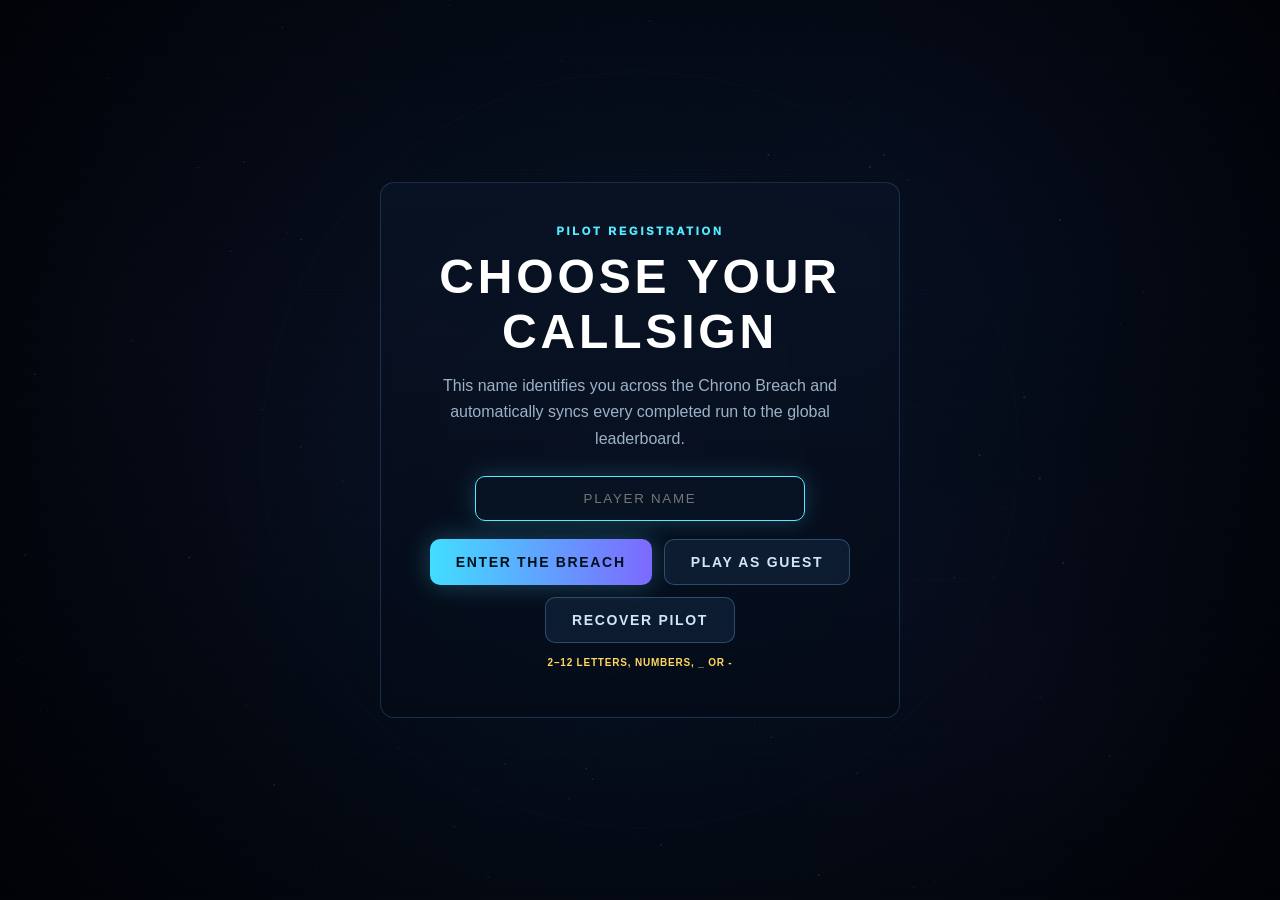
==== commit 43672996: "fix(landing): foreground menu ship and remove operation deck" ====
--- a/index.html
+++ b/index.html
@@ -6,12 +6,12 @@
 <title>CHRONO//BREACH</title>
 <meta name="description" content="CHRONO//BREACH — a fast-paced temporal sci-fi action roguelite featuring evolving ships, powerful abilities, boss encounters, and endless dimensional combat." />
 <meta name="theme-color" content="#050814" />
-<link rel="icon" type="image/png" sizes="16x16" href="/assets/branding/chrono-breach-icon-16-v1.png" />
-<link rel="icon" type="image/png" sizes="32x32" href="/assets/branding/chrono-breach-icon-32-v1.png" />
-<link rel="icon" type="image/png" sizes="48x48" href="/assets/branding/chrono-breach-icon-48-v1.png" />
-<link rel="shortcut icon" type="image/png" href="/assets/branding/chrono-breach-icon-32-v1.png" />
-<link rel="apple-touch-icon" sizes="180x180" href="/assets/branding/chrono-breach-icon-180-v1.png" />
-<link rel="manifest" href="/site.webmanifest" />
+<link rel="icon" type="image/png" sizes="16x16" href="assets/branding/chrono-breach-icon-16-v1.png" />
+<link rel="icon" type="image/png" sizes="32x32" href="assets/branding/chrono-breach-icon-32-v1.png" />
+<link rel="icon" type="image/png" sizes="48x48" href="assets/branding/chrono-breach-icon-48-v1.png" />
+<link rel="shortcut icon" type="image/png" href="assets/branding/chrono-breach-icon-32-v1.png" />
+<link rel="apple-touch-icon" sizes="180x180" href="assets/branding/chrono-breach-icon-180-v1.png" />
+<link rel="manifest" href="site.webmanifest" />
 <link rel="preconnect" href="https://fonts.googleapis.com" />
 <link rel="preconnect" href="https://fonts.gstatic.com" crossorigin />
 <link href="https://fonts.googleapis.com/css2?family=Big+Shoulders:opsz,wght@10..72,400..900&family=Fragment+Mono:ital@0;1&display=swap" rel="stylesheet" />
@@ -414,7 +414,7 @@
   --cb-font-mono: 'Fragment Mono', 'SF Mono', Consolas, monospace;
   font-family: var(--cb-font-mono);
   overflow:auto;
-  background:linear-gradient(135deg,#02050c 0%,#061124 50%,#02060e 100%);
+  background:linear-gradient(135deg,rgba(2,5,12,.78) 0%,rgba(6,17,36,.72) 50%,rgba(2,6,14,.78) 100%);
   padding:clamp(14px,2.5vw,28px);
 }
 #menu.on{display:grid;place-items:stretch}
@@ -440,15 +440,16 @@
 #menu .cur.core span b{color:#ffd85d}
 .gear{display:grid;place-items:center;width:44px;height:44px;min-width:44px;min-height:44px;border-radius:8px;background:rgba(6,18,34,.75);border:1px solid rgba(87,233,255,.25);color:#dff7ff;cursor:pointer;transition:.15s}
 .gear:hover{border-color:var(--cy);background:rgba(87,233,255,.1)}
-.launchMain{display:grid;grid-template-columns:minmax(0,1.35fr) minmax(330px,.85fr);gap:44px;align-items:center;padding:32px 0 28px;flex:1}
-.hero{position:relative;max-width:760px}
+.launchMain{display:grid;grid-template-columns:minmax(0,1fr);gap:0;align-items:center;padding:32px 0 28px;flex:1}
+.hero{position:relative;width:100%;min-width:0;max-width:1100px}
+#menuShipCanvas{position:fixed;inset:0;z-index:0;width:100%;height:100%;display:block;pointer-events:none}
 .heroEyebrow{font-family:var(--cb-font-mono);color:var(--cy);font-size:12px;font-weight:800;letter-spacing:.04em;margin-bottom:14px}
 .brandLockup{position:relative;display:flex;align-items:center;min-height:190px;margin-bottom:16px}
 .brandEmblem{position:absolute;left:-40px;top:50%;transform:translateY(-50%);width:240px;pointer-events:none;opacity:.82}
 .brandEmblem img{width:100%;height:auto;display:block}
 .brandCopy{position:relative;margin-left:clamp(170px,17vw,240px)}
 .brandKicker{font-family:var(--cb-font-mono);color:var(--gd);font-size:12px;font-weight:900;letter-spacing:.04em;margin-bottom:6px}
-.brandTitle{font-family:var(--cb-font-display);margin:0;font-size:clamp(50px,6.8vw,92px);line-height:.86;font-weight:900;color:#fff;letter-spacing:.02em}
+.brandTitle{font-family:var(--cb-font-display);margin:0;font-size:clamp(50px,5.4vw,76px);line-height:.9;font-weight:900;color:#fff;letter-spacing:.01em;white-space:nowrap}
 .brandTitle .brandSlash{color:var(--cy);font-style:normal}
 .brandSubline{font-family:var(--cb-font-mono);color:#8eb3ce;font-size:12px;font-weight:800;letter-spacing:.04em;margin-top:8px}
 #menu .tagline{font-family:var(--cb-font-display);color:var(--gd);font-size:15px;font-weight:800;letter-spacing:.04em;margin:18px 0 10px}
@@ -468,39 +469,6 @@
 .secondaryNav button{font-family:var(--cb-font-mono);background:rgba(6,18,34,.65);border:1px solid rgba(87,233,255,.2);border-radius:7px;min-height:44px;padding:8px 16px;color:#8eb3ce;font-size:12px;font-weight:800;letter-spacing:.04em;cursor:pointer;display:inline-flex;align-items:center;gap:8px;transition:.15s ease}
 .secondaryNav button span{color:var(--cy);font-weight:900}
 .secondaryNav button:hover{color:#fff;background:rgba(87,233,255,.1);border-color:var(--cy)}
-.commandDeck{background:rgba(7,18,34,.88);border:1px solid rgba(87,233,255,.24);border-radius:12px;padding:22px}
-.deckHead{display:flex;justify-content:space-between;align-items:center;color:#8eb3ce;font-size:11px;font-weight:800;font-family:var(--cb-font-mono)}
-.netStatus{display:flex;align-items:center;gap:6px;color:#59ff9c;font-family:var(--cb-font-mono)}
-.statusDot{width:7px;height:7px;border-radius:50%;background:#59ff9c}
-.operationVisual{position:relative;height:100px;margin:14px -22px 12px;display:grid;place-items:center;overflow:hidden;background:linear-gradient(180deg,rgba(87,233,255,.05),rgba(4,10,21,.4))}
-.operationRing{position:relative;width:72px;height:72px;display:grid;place-items:center;border:1px solid rgba(87,233,255,.45);border-radius:50%;animation:ringPulse 3.5s ease-in-out infinite}
-@keyframes ringPulse{50%{transform:scale(1.04);filter:brightness(1.2)}}
-.operationRing::before,.operationRing::after{content:'';position:absolute;width:1px;height:90px;background:linear-gradient(transparent,rgba(87,233,255,.28),transparent)}
-.operationRing::after{transform:rotate(90deg)}
-.operationRing span{font-size:24px;color:var(--cy)}
-.operationScan{position:absolute;width:130px;height:130px;border:1px dashed rgba(167,108,255,.3);border-radius:50%;animation:deckSpin 16s linear infinite}
-@keyframes deckSpin{to{transform:rotate(360deg)}}
-.operationMeta small{font-family:var(--cb-font-mono);font-size:11px;color:#8eb3ce;font-weight:800}
-.operationMeta h2{font-family:var(--cb-font-display);margin:4px 0 6px;font-size:22px;color:#fff;letter-spacing:.03em;font-weight:800}
-.operationMeta p{margin:0;color:#8eb3ce;font-size:12px;line-height:1.5}
-.landingStats{display:grid;grid-template-columns:repeat(3,1fr);gap:1px;margin:16px 0;background:rgba(87,233,255,.14);border:1px solid rgba(87,233,255,.14);border-radius:6px;overflow:hidden}
-.landingStats>div{padding:10px;background:#050f1d}
-.landingStats small{font-family:var(--cb-font-mono);font-size:11px;color:#8eb3ce;display:block}
-.landingStats b{font-family:var(--cb-font-display);font-size:14px;font-weight:800;color:#fff;display:block;margin-top:4px;letter-spacing:.02em}
-.landingStats .readyText{color:#59ff9c}
-.progressLabel{font-family:var(--cb-font-mono);display:flex;justify-content:space-between;color:#8eb3ce;font-size:11px;font-weight:800;margin-bottom:6px}
-.progressLabel b{color:var(--cy)}
-.landingProgress{height:4px;background:#0c1d2e;border-radius:2px;overflow:hidden}
-.landingProgress i{display:block;width:0%;height:100%;background:linear-gradient(90deg,var(--cy),#a76cff)}
-.deckActions{display:grid;grid-template-columns:repeat(3,1fr);gap:8px;margin:16px 0 14px}
-.deckActions button{padding:10px 8px;border-radius:7px;background:rgba(6,18,34,.8);border:1px solid rgba(87,233,255,.2);color:#fff;cursor:pointer;display:flex;flex-direction:column;align-items:center;text-align:center;gap:3px;transition:.15s}
-.deckActions button:hover{border-color:var(--cy);background:rgba(87,233,255,.12)}
-.deckActions span{color:var(--cy);font-size:14px}
-.deckActions b{font-family:var(--cb-font-display);font-size:13px;font-weight:800;letter-spacing:.03em;color:#fff}
-.deckActions small{font-family:var(--cb-font-mono);font-size:11px;color:#8eb3ce}
-.combatTip{font-family:var(--cb-font-mono);display:flex;gap:8px;padding-top:12px;border-top:1px solid rgba(87,233,255,.14);font-size:12px;line-height:1.5}
-.combatTip b{color:var(--gd);white-space:nowrap}
-.combatTip span{color:#8eb3ce}
 .featureRail{font-family:var(--cb-font-mono);display:flex;align-items:center;justify-content:space-between;gap:20px;padding:16px 0 6px;border-top:1px solid rgba(87,233,255,.14)}
 #menu .feats{display:flex;gap:14px;flex-wrap:wrap}
 #menu .feat{display:flex;align-items:center;gap:8px;padding:6px 12px;border-radius:6px;background:rgba(6,18,34,.65);border:1px solid rgba(87,233,255,.14)}
@@ -509,16 +477,13 @@
 #menu .feat b{font-size:11px;color:#fff}
 #menu .feat span{font-size:12px;color:#8eb3ce}
 .launchFootnote{font-family:var(--cb-font-mono);color:#8eb3ce;font-size:12px;font-weight:700}
-@media (prefers-reduced-motion: reduce){
-  .operationScan,.operationRing,.statusDot{animation:none !important}
-}
-@media(max-width:1050px){.launchMain{grid-template-columns:1fr;gap:32px}.commandDeck{max-width:600px}}
+@media(max-width:720px){.launchHeader{flex-direction:column;align-items:flex-start}.topbar{width:100%;justify-content:space-between}}
 @media(max-width:640px){
   .launchHeader{flex-direction:column;align-items:flex-start}
   .brandLockup{min-height:160px}
-  .brandEmblem{width:160px;left:-20px}
-  .brandCopy{margin-left:120px}
-  .brandTitle{font-size:42px}
+  .brandEmblem{width:120px;left:-16px;opacity:.5}
+  .brandCopy{margin-left:88px}
+  .brandTitle{font-size:clamp(28px,8.6vw,40px)}
   .heroActions{flex-direction:column}
   .heroActions .btn{width:100%;justify-content:center}
   .secondaryNav{flex-direction:column}
@@ -661,10 +626,11 @@
   </div>
 </div>
 <div id="menu" class="screen on">
+  <canvas id="menuShipCanvas" aria-hidden="true"></canvas>
   <div class="launchShell">
     <header class="launchHeader">
       <div class="launchLogo">
-        <span class="launchLogoMark"><img src="/assets/branding/chrono-breach-icon-48-v1.png" width="48" height="48" alt="Chrono Breach"></span>
+        <span class="launchLogoMark"><img src="assets/branding/chrono-breach-icon-48-v1.png" width="48" height="48" alt="Chrono Breach"></span>
         <div class="launchLogoText">
           <b>CHRONO<span class="brandSlash">//</span>BREACH</b>
           <small>LIVE COMBAT NETWORK · V2.0</small>
@@ -694,7 +660,7 @@
         <div class="heroEyebrow">ONLINE ARENA ROGUELITE · V2.0</div>
         <div class="brandLockup">
           <div class="brandEmblem" aria-hidden="true">
-            <img src="/assets/branding/chrono-breach-icon-512-v1.png" width="512" height="512" alt="" decoding="async" fetchpriority="high">
+            <img src="assets/branding/chrono-breach-icon-512-v1.png" width="512" height="512" alt="" decoding="async" fetchpriority="high">
           </div>
           <div class="brandCopy">
             <div class="brandKicker">TEMPORAL STRIKE DIRECTIVE</div>
@@ -716,43 +682,11 @@
           <button id="btnLb" type="button"><span>01</span> GLOBAL LEADERBOARD</button>
           <button id="btnHow" type="button"><span>02</span> FLIGHT MANUAL &amp; TRAINING</button>
           <button id="btnSettings" type="button"><span>03</span> SYSTEM SETTINGS</button>
+          <button id="btnLoadout" type="button"><span>04</span> LOADOUT</button>
+          <button id="btnShop" type="button"><span>05</span> UPGRADES</button>
+          <button id="btnMap" type="button"><span>06</span> SECTOR MAP</button>
         </nav>
       </section>
-
-      <aside class="commandDeck">
-        <div class="deckHead">
-          <span>ACTIVE OPERATION</span>
-          <span class="netStatus"><i class="statusDot" aria-hidden="true"></i> NETWORK ONLINE</span>
-        </div>
-        <div class="operationVisual" aria-hidden="true">
-          <div class="operationRing"><span>⌁</span></div>
-          <div class="operationScan"></div>
-        </div>
-        <div class="operationMeta">
-          <small>CURRENT FRONT</small>
-          <h2 id="landingOperation">OUTER RIM</h2>
-          <p>Hostile temporal signatures detected. Configure your ship systems before deployment.</p>
-        </div>
-        <div class="landingStats">
-          <div><small>BEST SCORE</small><b id="landingBest">0</b></div>
-          <div><small>SECTOR ACCESS</small><b id="landingSector">01 / 05</b></div>
-          <div><small>STATUS</small><b class="readyText">READY</b></div>
-        </div>
-        <div class="progressLabel">
-          <span>CAMPAIGN STABILITY</span>
-          <b id="landingProgressText">0%</b>
-        </div>
-        <div class="landingProgress"><i id="landingProgressBar"></i></div>
-        <div class="deckActions">
-          <button id="btnLoadout" type="button"><span>◇</span><b>LOADOUT</b><small>Skills &amp; shards</small></button>
-          <button id="btnShop" type="button"><span>⌃</span><b>UPGRADES</b><small>Permanent systems</small></button>
-          <button id="btnMap" type="button"><span>◈</span><b>SECTOR MAP</b><small>Flight trajectory</small></button>
-        </div>
-        <div class="combatTip">
-          <b>COMBAT INTEL</b>
-          <span>Hold LMB to sustain fire. Dash through incoming enemy fire to evade damage.</span>
-        </div>
-      </aside>
     </main>
 
     <footer class="featureRail">
@@ -1071,7 +1005,9 @@
    States: MENU MAP PLAYING LEVEL_UP BOSS_INTRO BOSS_DEFEATED
            GAME_OVER VICTORY PAUSED
 ================================================================ */
-const canvas=document.getElementById('c'), ctx=canvas.getContext('2d',{alpha:false});
+const canvas=document.getElementById('c'), menuShipCanvas=document.getElementById('menuShipCanvas');
+let ctx=canvas.getContext('2d',{alpha:false});
+const menuShipCtx=menuShipCanvas.getContext('2d');
 // 1.5 DPR is a strong quality/performance balance for integrated GPUs.
 let W=innerWidth,H=innerHeight,DPR=Math.min(devicePixelRatio||1,1.5);
 let bgGrad=null,vignetteGrad=null;
@@ -1081,7 +1017,7 @@
  vignetteGrad=ctx.createRadialGradient(W/2,H/2,Math.min(W,H)*.25,W/2,H/2,Math.max(W,H)*.68);
  vignetteGrad.addColorStop(0,'rgba(0,0,0,0)');vignetteGrad.addColorStop(1,'rgba(0,0,0,.66)');
 }
-function resize(){W=innerWidth;H=innerHeight;DPR=Math.min(devicePixelRatio||1,1.5);canvas.width=Math.round(W*DPR);canvas.height=Math.round(H*DPR);canvas.style.width=W+'px';canvas.style.height=H+'px';ctx.setTransform(DPR,0,0,DPR,0,0);rebuildCanvasGradients()}
+function resize(){W=innerWidth;H=innerHeight;DPR=Math.min(devicePixelRatio||1,1.5);canvas.width=menuShipCanvas.width=Math.round(W*DPR);canvas.height=menuShipCanvas.height=Math.round(H*DPR);canvas.style.width=menuShipCanvas.style.width=W+'px';canvas.style.height=menuShipCanvas.style.height=H+'px';ctx.setTransform(DPR,0,0,DPR,0,0);menuShipCtx.setTransform(DPR,0,0,DPR,0,0);rebuildCanvasGradients()}
 addEventListener('resize',resize);resize();
 
 const clamp=(v,a,b)=>Math.max(a,Math.min(b,v)),rand=(a,b)=>a+Math.random()*(b-a),dist=(a,b)=>Math.hypot(a.x-b.x,a.y-b.y),$=id=>document.getElementById(id);
@@ -3340,15 +3276,25 @@
  ctx.fillStyle='#0c1e38';ctx.beginPath();ctx.arc(W*1.02,H*1.05,Math.min(W,H)*.4,0,Math.PI*2);ctx.fill();
  ctx.strokeStyle='rgba(87,233,255,.25)';ctx.lineWidth=2;ctx.beginPath();ctx.arc(W*1.02,H*1.05,Math.min(W,H)*.4,Math.PI,Math.PI*1.6);ctx.stroke();
  // flying ship with trail
- const sx=W*.6+Math.sin(menuShipT*.7)*30,sy=H*.62+Math.sin(menuShipT*1.1)*14;
+ const sx=W*.78+Math.sin(menuShipT*.7)*20,sy=H*.56+Math.sin(menuShipT*1.1)*10;
  if(Math.random()<.6&&particles.length<200)particles.push({x:sx-26,y:sy+rand(-3,3),vx:rand(-160,-90),vy:rand(-12,12),life:rand(.3,.7),max:1,size:rand(1,3),color:Math.random()<.7?'#42ddff':'#ff9e40'});
- const saved={...player};player.inv=0;player.parryWindow=0;player.aegis=0;player.overdrive=0;player.dashing=0;
- drawShip(5,menuShipT,sx,sy,0,true);
- Object.assign(player,saved);
  for(let p of particles){p.life-=dt;p.x+=p.vx*dt;p.y+=p.vy*dt}
  particles=particles.filter(p=>p.life>0);
  for(let p of particles){ctx.globalAlpha=clamp(p.life/p.max,0,1);ctx.fillStyle=p.color;ctx.beginPath();ctx.arc(p.x,p.y,p.size,0,Math.PI*2);ctx.fill()}
  ctx.globalAlpha=1;
+}
+
+function drawMenuShipForeground(){
+ menuShipCtx.setTransform(DPR,0,0,DPR,0,0);
+ menuShipCtx.clearRect(0,0,W,H);
+ if(state!=='MENU')return;
+ const sx=W*.78+Math.sin(menuShipT*.7)*20,sy=H*.56+Math.sin(menuShipT*1.1)*10;
+ const mainCtx=ctx,saved={...player};
+ menuShipCtx.save();menuShipCtx.translate(sx,sy);menuShipCtx.scale(1.7,1.7);
+ player.inv=0;player.parryWindow=0;player.aegis=0;player.overdrive=0;player.dashing=0;
+ ctx=menuShipCtx;
+ try{drawShip(5,menuShipT,0,0,0,true)}
+ finally{ctx=mainCtx;Object.assign(player,saved);menuShipCtx.restore()}
 }
 
 /* ---- master draw ---- */
@@ -3564,6 +3510,7 @@
  if(state==='BOSS_DEFEATED')updateBossDeath(dt);
  else update(dt);
  draw(dt);
+ drawMenuShipForeground();
 }
 initMobileControls();
 buildNebula(0);
